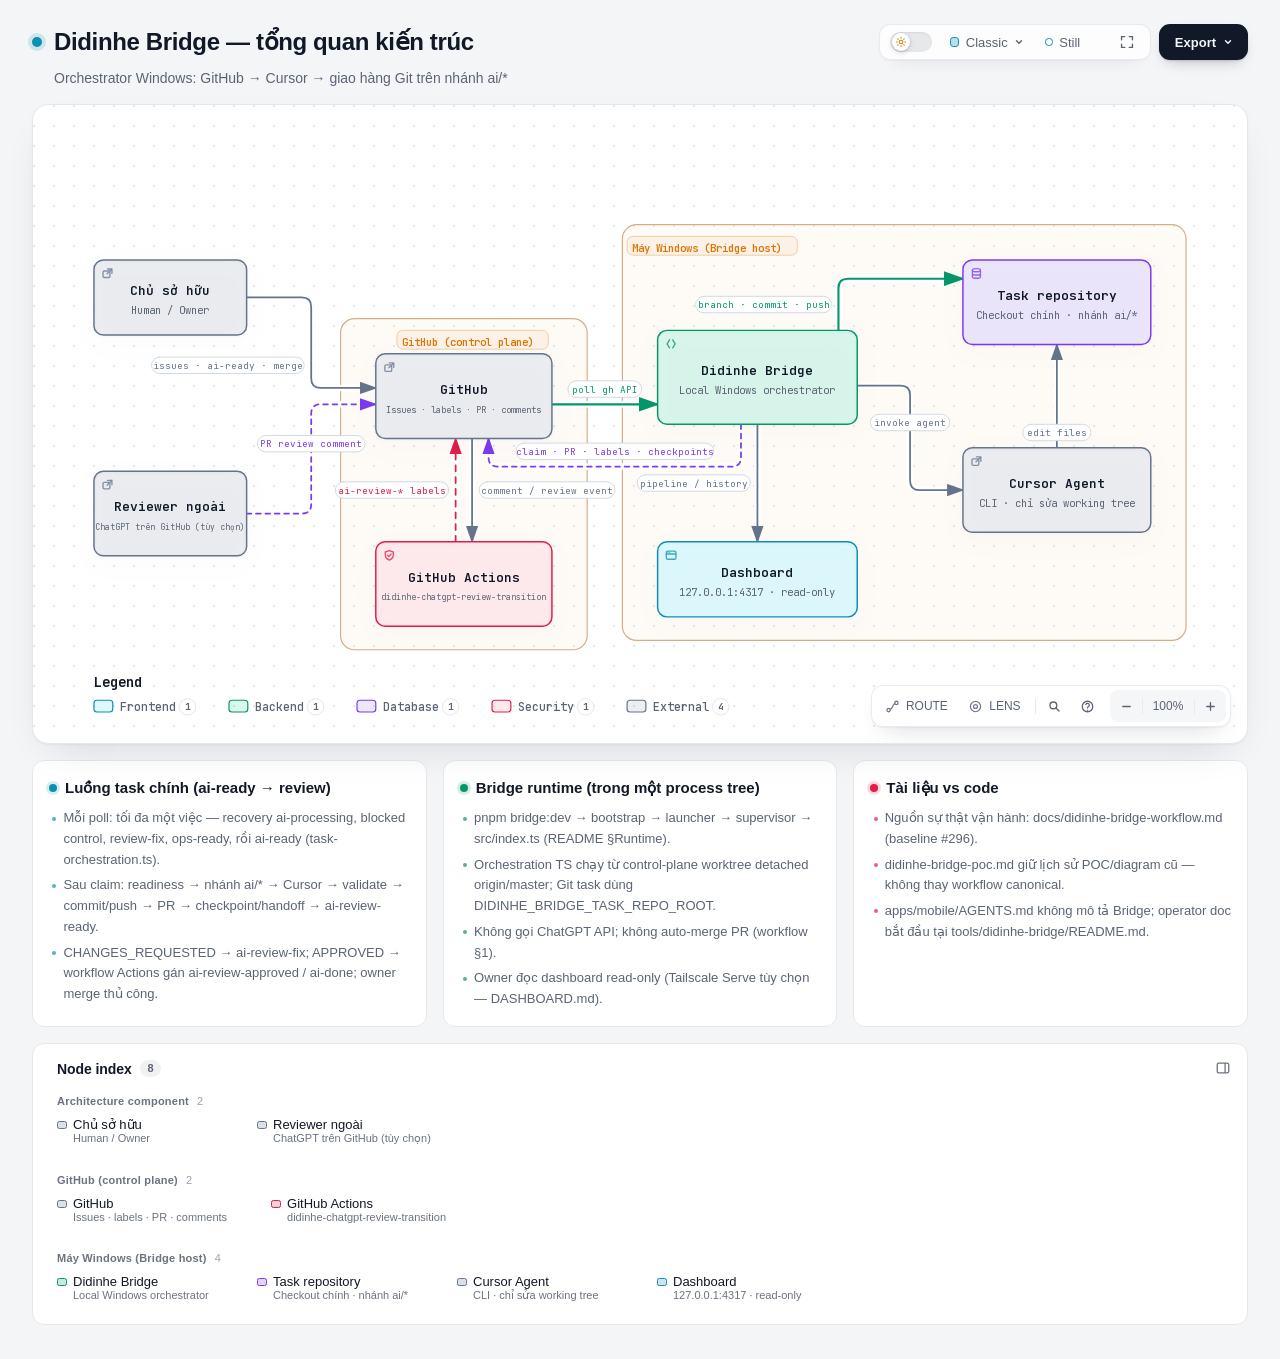
==== diagrams/architecture-overview.html @ 7424b825 "Initial Bridge Atlas static site with four Archify diagrams. Co-authored-by: Cursor <cursoragent@cur" ====
<!DOCTYPE html>
<html lang="en" data-theme="dark" data-preset="classic">
<head>
  <meta charset="UTF-8">
  <meta name="viewport" content="width=device-width, initial-scale=1.0">
  <meta name="generator" content="archify 3.2.0">
  <meta name="archify-reader-contract" content="declared-wide-v1">
  <title>Didinhe Bridge — tổng quan kiến trúc Diagram</title>
  <script>
    // Resolve the theme before first paint so light-preference users don't
    // see a dark flash. The toolbar script below re-applies with UI state.
    (function () {
      try {
        var theme = null;
        try {
          var param = new URLSearchParams(window.location.search).get('theme');
          if (param === 'light' || param === 'dark') theme = param;
          if (new URLSearchParams(window.location.search).get('embed') === '1') {
            document.documentElement.setAttribute('data-embed', 'true');
          }
          if (new URLSearchParams(window.location.search).get('present') === '1') {
            document.documentElement.setAttribute('data-present', 'true');
          }
        } catch (_) {}
        if (!theme) {
          try { theme = localStorage.getItem('archify-theme'); } catch (_) {}
        }
        if (theme !== 'light' && theme !== 'dark') {
          theme = window.matchMedia('(prefers-color-scheme: light)').matches ? 'light' : 'dark';
        }
        document.documentElement.setAttribute('data-theme', theme);
      } catch (_) {}
    })();
  </script>
  <style id="archify-fonts">
/*
JetBrains Mono variable WOFF2 subsets from Google Fonts service revision v24.
These fixed bytes are shared by the viewer and its SVG/raster exports.
No local() source: an installed copy must not override the bundled font.
Uncovered characters (including CJK) still use the system fallback stack.
Upstream: https://github.com/JetBrains/JetBrainsMono

cyrillic-ext    1664 bytes  sha256 9343de2ca5d9549f792e7962375af8efb0f320c7643bfd36c884b5a30e5c396f
cyrillic        8892 bytes  sha256 4995a9a43ac659ec32fcd8b463755cd6a07b31a6e6b3894a6a153b661cf490e2
greek           6800 bytes  sha256 49c3da6c9a2b279b0f1f860f5cfb1f5dc38d88a5c7be9c9b1837bbc4e3db6111
vietnamese      5872 bytes  sha256 d44eb1936043a56038eb02dd70b243f379bef65783f94ec12f277550720411f1
latin-ext      11596 bytes  sha256 9c38cb2d0d2d93c1ee6e21fa78db76f13ea7e15e15cc64214c7ca89b6aaa35c4
latin          31340 bytes  sha256 2c32b9b3ee358c119e210f6f5195f9bd34894d78a785ff2e95d60e718e400af4

Copyright 2020 The JetBrains Mono Project Authors (https://github.com/JetBrains/JetBrainsMono)

This Font Software is licensed under the SIL Open Font License, Version 1.1.
This license is copied below, and is also available with a FAQ at:
https://openfontlicense.org


-----------------------------------------------------------
SIL OPEN FONT LICENSE Version 1.1 - 26 February 2007
-----------------------------------------------------------

PREAMBLE
The goals of the Open Font License (OFL) are to stimulate worldwide
development of collaborative font projects, to support the font creation
efforts of academic and linguistic communities, and to provide a free and
open framework in which fonts may be shared and improved in partnership
with others.

The OFL allows the licensed fonts to be used, studied, modified and
redistributed freely as long as they are not sold by themselves. The
fonts, including any derivative works, can be bundled, embedded,
redistributed and/or sold with any software provided that any reserved
names are not used by derivative works. The fonts and derivatives,
however, cannot be released under any other type of license. The
requirement for fonts to remain under this license does not apply
to any document created using the fonts or their derivatives.

DEFINITIONS
"Font Software" refers to the set of files released by the Copyright
Holder(s) under this license and clearly marked as such. This may
include source files, build scripts and documentation.

"Reserved Font Name" refers to any names specified as such after the
copyright statement(s).

"Original Version" refers to the collection of Font Software components as
distributed by the Copyright Holder(s).

"Modified Version" refers to any derivative made by adding to, deleting,
or substituting -- in part or in whole -- any of the components of the
Original Version, by changing formats or by porting the Font Software to a
new environment.

"Author" refers to any designer, engineer, programmer, technical
writer or other person who contributed to the Font Software.

PERMISSION & CONDITIONS
Permission is hereby granted, free of charge, to any person obtaining
a copy of the Font Software, to use, study, copy, merge, embed, modify,
redistribute, and sell modified and unmodified copies of the Font
Software, subject to the following conditions:

1) Neither the Font Software nor any of its individual components,
in Original or Modified Versions, may be sold by itself.

2) Original or Modified Versions of the Font Software may be bundled,
redistributed and/or sold with any software, provided that each copy
contains the above copyright notice and this license. These can be
included either as stand-alone text files, human-readable headers or
in the appropriate machine-readable metadata fields within text or
binary files as long as those fields can be easily viewed by the user.

3) No Modified Version of the Font Software may use the Reserved Font
Name(s) unless explicit written permission is granted by the corresponding
Copyright Holder. This restriction only applies to the primary font name as
presented to the users.

4) The name(s) of the Copyright Holder(s) or the Author(s) of the Font
Software shall not be used to promote, endorse or advertise any
Modified Version, except to acknowledge the contribution(s) of the
Copyright Holder(s) and the Author(s) or with their explicit written
permission.

5) The Font Software, modified or unmodified, in part or in whole,
must be distributed entirely under this license, and must not be
distributed under any other license. The requirement for fonts to
remain under this license does not apply to any document created
using the Font Software.

TERMINATION
This license becomes null and void if any of the above conditions are
not met.

DISCLAIMER
THE FONT SOFTWARE IS PROVIDED "AS IS", WITHOUT WARRANTY OF ANY KIND,
EXPRESS OR IMPLIED, INCLUDING BUT NOT LIMITED TO ANY WARRANTIES OF
MERCHANTABILITY, FITNESS FOR A PARTICULAR PURPOSE AND NONINFRINGEMENT
OF COPYRIGHT, PATENT, TRADEMARK, OR OTHER RIGHT. IN NO EVENT SHALL THE
COPYRIGHT HOLDER BE LIABLE FOR ANY CLAIM, DAMAGES OR OTHER LIABILITY,
INCLUDING ANY GENERAL, SPECIAL, INDIRECT, INCIDENTAL, OR CONSEQUENTIAL
DAMAGES, WHETHER IN AN ACTION OF CONTRACT, TORT OR OTHERWISE, ARISING
FROM, OUT OF THE USE OR INABILITY TO USE THE FONT SOFTWARE OR FROM
OTHER DEALINGS IN THE FONT SOFTWARE.
*/
    /* cyrillic-ext */
    @font-face { font-family: 'JetBrains Mono'; font-style: normal; font-weight: 400 800; font-display: swap;
      src: url([data-uri]) format('woff2');
      unicode-range: U+0460-052F, U+1C80-1C8A, U+20B4, U+2DE0-2DFF, U+A640-A69F, U+FE2E-FE2F; }
    /* cyrillic */
    @font-face { font-family: 'JetBrains Mono'; font-style: normal; font-weight: 400 800; font-display: swap;
      src: url([data-uri]) format('woff2');
      unicode-range: U+0301, U+0400-045F, U+0490-0491, U+04B0-04B1, U+2116; }
    /* greek */
    @font-face { font-family: 'JetBrains Mono'; font-style: normal; font-weight: 400 800; font-display: swap;
      src: url([data-uri]) format('woff2');
      unicode-range: U+0370-0377, U+037A-037F, U+0384-038A, U+038C, U+038E-03A1, U+03A3-03FF; }
    /* vietnamese */
    @font-face { font-family: 'JetBrains Mono'; font-style: normal; font-weight: 400 800; font-display: swap;
      src: url([data-uri]) format('woff2');
      unicode-range: U+0102-0103, U+0110-0111, U+0128-0129, U+0168-0169, U+01A0-01A1, U+01AF-01B0, U+0300-0301, U+0303-0304, U+0308-0309, U+0323, U+0329, U+1EA0-1EF9, U+20AB; }
    /* latin-ext */
    @font-face { font-family: 'JetBrains Mono'; font-style: normal; font-weight: 400 800; font-display: swap;
      src: url([data-uri]) format('woff2');
      unicode-range: U+0100-02BA, U+02BD-02C5, U+02C7-02CC, U+02CE-02D7, U+02DD-02FF, U+0304, U+0308, U+0329, U+1D00-1DBF, U+1E00-1E9F, U+1EF2-1EFF, U+2020, U+20A0-20AB, U+20AD-20C0, U+2113, U+2C60-2C7F, U+A720-A7FF; }
    /* latin */
    @font-face { font-family: 'JetBrains Mono'; font-style: normal; font-weight: 400 800; font-display: swap;
      src: url([data-uri]) format('woff2');
      unicode-range: U+0000-00FF, U+0131, U+0152-0153, U+02BB-02BC, U+02C6, U+02DA, U+02DC, U+0304, U+0308, U+0329, U+2000-206F, U+20AC, U+2122, U+2191, U+2193, U+2212, U+2215, U+FEFF, U+FFFD; }
  </style>
  <style>
    /* ==========================================================
       THEME VARIABLES — switch by toggling [data-theme] on <html>
       ========================================================== */
    :root,
    [data-theme="dark"] {
      --bg: #020617;
      --grid: #1e293b;
      --canvas-dot: rgba(148, 163, 184, 0.16);
      --text: #ffffff;
      --text-muted: #94a3b8;
      --text-dim: #475569;
      /* UI chrome and menu hints need more contrast than SVG .t-dim accents */
      --text-faint: #7d8da1;

      --panel: rgba(15, 23, 42, 0.5);
      --panel-border: #1e293b;
      --lane-fill: rgba(15, 23, 42, 0.22);
      --lane-stroke: #334155;

      --arrow: #94a3b8;
      --arrow-emphasis: #34d399;

      /* Opaque mask color used behind semi-transparent component fills
         so the arrows drawn underneath are properly hidden. */
      --mask: #0f172a;

      --frontend-fill:    rgba(8, 51, 68, 0.4);
      --frontend-stroke:  #22d3ee;
      --backend-fill:     rgba(6, 78, 59, 0.4);
      --backend-stroke:   #34d399;
      --database-fill:    rgba(76, 29, 149, 0.4);
      --database-stroke:  #a78bfa;
      --cloud-fill:       rgba(120, 53, 15, 0.3);
      --cloud-stroke:     #fbbf24;
      --security-fill:    rgba(136, 19, 55, 0.4);
      --security-stroke:  #fb7185;
      --messagebus-fill:  rgba(251, 146, 60, 0.3);
      --messagebus-stroke:#fb923c;
      --external-fill:    rgba(30, 41, 59, 0.5);
      --external-stroke:  #94a3b8;

      --toolbar-bg:       rgba(15, 23, 42, 0.8);
      --toolbar-border:   #334155;
      --toolbar-text:     #e2e8f0;
      --toolbar-hover:    rgba(15, 23, 42, 0.95);
      --toolbar-menu-bg:  #0f172a;
    }

    [data-theme="light"] {
      --bg: #f4f5f7;
      --grid: #e9edf2;
      --canvas-dot: #e2e7ec;
      --text: #111827;
      --text-muted: #5b6474;
      --text-dim: #9aa3b2;
      --text-faint: #6b7280;

      --panel: #ffffff;
      --panel-border: #e5e7eb;
      --lane-fill: rgba(248, 250, 252, 0.65);
      --lane-stroke: #cbd5e1;

      --arrow: #64748b;
      --arrow-emphasis: #059669;

      --mask: #ffffff;

      --frontend-fill: rgba(34, 211, 238, 0.15);
      --frontend-stroke: #0891b2;
      --backend-fill: rgba(52, 211, 153, 0.18);
      --backend-stroke: #059669;
      --database-fill: rgba(167, 139, 250, 0.2);
      --database-stroke: #7c3aed;
      --cloud-fill: rgba(251, 191, 36, 0.18);
      --cloud-stroke: #d97706;
      --security-fill: rgba(251, 113, 133, 0.15);
      --security-stroke: #e11d48;
      --messagebus-fill: rgba(251, 146, 60, 0.15);
      --messagebus-stroke: #ea580c;
      --external-fill: rgba(148, 163, 184, 0.18);
      --external-stroke: #64748b;

      --toolbar-bg:       rgba(255, 255, 255, 0.92);
      --toolbar-border:   #cbd5e1;
      --toolbar-text:     #334155;
      --toolbar-hover:    #ffffff;
      --toolbar-menu-bg:  #ffffff;
    }

    /* ==========================================================
       SIGNAL FLOW — an opt-in, motion-forward visual preset.
       The variables also target a standalone exported SVG, whose
       root carries data-preset and data-theme directly.
       ========================================================== */
    [data-preset="signal-flow"][data-theme="dark"] {
      --bg: #030711;
      --grid: #15233a;
      --panel: rgba(6, 14, 28, 0.78);
      --panel-border: #1d3350;
      --lane-fill: rgba(9, 22, 40, 0.5);
      --lane-stroke: #2c4564;
      --text: #f5fbff;
      --text-muted: #9eb0c7;
      --text-dim: #52667f;
      --text-faint: #7890ad;
      --mask: #07101e;
      --frontend-fill: rgba(6, 182, 212, 0.14);
      --frontend-stroke: #67e8f9;
      --backend-fill: rgba(16, 185, 129, 0.14);
      --backend-stroke: #5eead4;
      --database-fill: rgba(139, 92, 246, 0.16);
      --database-stroke: #c4b5fd;
      --cloud-fill: rgba(245, 158, 11, 0.13);
      --cloud-stroke: #fcd34d;
      --security-fill: rgba(244, 63, 94, 0.13);
      --security-stroke: #fda4af;
      --messagebus-fill: rgba(249, 115, 22, 0.13);
      --messagebus-stroke: #fdba74;
      --external-fill: rgba(71, 85, 105, 0.24);
      --external-stroke: #a5b4c7;
      --arrow: #7890ad;
      --arrow-emphasis: #2dd4bf;
      --toolbar-bg: rgba(7, 16, 30, 0.86);
      --toolbar-border: #29415f;
      --toolbar-menu-bg: #07101e;
    }

    [data-preset="signal-flow"][data-theme="light"] {
      --bg: #f4f9fc;
      --grid: #d4e5ee;
      --panel: rgba(255, 255, 255, 0.82);
      --panel-border: #bfd5e2;
      --lane-fill: rgba(232, 243, 248, 0.62);
      --lane-stroke: #a9c5d5;
      --text: #102638;
      --text-muted: #587287;
      --text-dim: #8aa2b4;
      --text-faint: #668397;
      --mask: #ffffff;
      --frontend-fill: rgba(6, 182, 212, 0.09);
      --frontend-stroke: #0789a1;
      --backend-fill: rgba(5, 150, 105, 0.09);
      --backend-stroke: #087f69;
      --database-fill: rgba(124, 58, 237, 0.09);
      --database-stroke: #7254c7;
      --cloud-fill: rgba(217, 119, 6, 0.08);
      --cloud-stroke: #b9670b;
      --security-fill: rgba(225, 29, 72, 0.08);
      --security-stroke: #c53a59;
      --messagebus-fill: rgba(234, 88, 12, 0.08);
      --messagebus-stroke: #c65f27;
      --external-fill: rgba(100, 116, 139, 0.1);
      --external-stroke: #607a8c;
      --arrow: #7b97aa;
      --arrow-emphasis: #0d9488;
    }

    /* ==========================================================
       BLUEPRINT — a review-first drafting preset for deployment,
       infrastructure, and technical design documentation. It keeps
       the same semantic palette and geometry while trading glow for
       precise grid contrast, squared materials, and drafting marks.
       ========================================================== */
    [data-preset="blueprint"][data-theme="dark"] {
      --bg: #06131f;
      --grid: #17425a;
      --panel: rgba(7, 27, 43, 0.9);
      --panel-border: #27627f;
      --lane-fill: rgba(10, 43, 66, 0.36);
      --lane-stroke: #34799a;
      --text: #e3f6ff;
      --text-muted: #91b8ca;
      --text-dim: #557e92;
      --text-faint: #739caf;
      --mask: #0a2031;
      --frontend-fill: rgba(26, 157, 193, 0.14);
      --frontend-stroke: #66d9ef;
      --backend-fill: rgba(31, 155, 124, 0.13);
      --backend-stroke: #69dfbd;
      --database-fill: rgba(120, 105, 196, 0.14);
      --database-stroke: #b4a8ff;
      --cloud-fill: rgba(197, 145, 43, 0.13);
      --cloud-stroke: #ffd166;
      --security-fill: rgba(199, 76, 104, 0.13);
      --security-stroke: #ff8da1;
      --messagebus-fill: rgba(207, 112, 49, 0.13);
      --messagebus-stroke: #ffad66;
      --external-fill: rgba(84, 119, 139, 0.18);
      --external-stroke: #a7cad9;
      --arrow: #78a3b7;
      --arrow-emphasis: #64dfc1;
      --toolbar-bg: rgba(7, 28, 45, 0.92);
      --toolbar-border: #34799a;
      --toolbar-text: #d8f3ff;
      --toolbar-hover: rgba(18, 58, 83, 0.95);
      --toolbar-menu-bg: #0a2031;
    }

    [data-preset="blueprint"][data-theme="light"] {
      --bg: #edf7fa;
      --grid: #b5d5e1;
      --panel: rgba(249, 253, 255, 0.94);
      --panel-border: #78aabd;
      --lane-fill: rgba(210, 232, 240, 0.42);
      --lane-stroke: #83b2c4;
      --text: #123344;
      --text-muted: #4e7486;
      --text-dim: #86a6b4;
      --text-faint: #668c9d;
      --mask: #f9fdff;
      --frontend-fill: rgba(8, 145, 178, 0.08);
      --frontend-stroke: #087f9c;
      --backend-fill: rgba(5, 128, 101, 0.08);
      --backend-stroke: #08755f;
      --database-fill: rgba(100, 75, 180, 0.08);
      --database-stroke: #6757a8;
      --cloud-fill: rgba(181, 120, 15, 0.08);
      --cloud-stroke: #a86609;
      --security-fill: rgba(190, 48, 80, 0.07);
      --security-stroke: #b32f50;
      --messagebus-fill: rgba(196, 81, 22, 0.07);
      --messagebus-stroke: #b65120;
      --external-fill: rgba(79, 112, 128, 0.08);
      --external-stroke: #506f7e;
      --arrow: #6d93a5;
      --arrow-emphasis: #087f69;
      --toolbar-bg: rgba(247, 252, 254, 0.94);
      --toolbar-border: #8ab5c5;
      --toolbar-text: #294f61;
      --toolbar-hover: #ffffff;
      --toolbar-menu-bg: #f9fdff;
    }

    /* ==========================================================
       EDITORIAL — a warm, publication-minded preset for design
       reviews, launch notes, and documentation. The diagram keeps
       the same semantic palette and exact geometry, but trades
       software chrome for paper, ink, ruled structure, and one
       restrained vermilion accent.
       ========================================================== */
    [data-preset="editorial"][data-theme="dark"] {
      --bg: #181611;
      --grid: #39342a;
      --panel: rgba(35, 31, 24, 0.96);
      --panel-border: #625a4a;
      --lane-fill: rgba(52, 46, 35, 0.46);
      --lane-stroke: #726957;
      --text: #f4eddf;
      --text-muted: #b9ae9b;
      --text-dim: #776e60;
      --text-faint: #9d917e;
      --mask: #231f18;
      --frontend-fill: rgba(43, 133, 142, 0.16);
      --frontend-stroke: #7fc6c7;
      --backend-fill: rgba(63, 132, 92, 0.16);
      --backend-stroke: #8fc29e;
      --database-fill: rgba(117, 91, 141, 0.17);
      --database-stroke: #c0a4d0;
      --cloud-fill: rgba(170, 119, 49, 0.16);
      --cloud-stroke: #d8ad68;
      --security-fill: rgba(157, 69, 65, 0.17);
      --security-stroke: #df9085;
      --messagebus-fill: rgba(174, 79, 42, 0.16);
      --messagebus-stroke: #df946f;
      --external-fill: rgba(126, 115, 96, 0.18);
      --external-stroke: #b8ad99;
      --arrow: #948978;
      --arrow-emphasis: #dd6b3d;
      --toolbar-bg: rgba(35, 31, 24, 0.92);
      --toolbar-border: #625a4a;
      --toolbar-text: #eee5d5;
      --toolbar-hover: #302a20;
      --toolbar-menu-bg: #231f18;
    }

    [data-preset="editorial"][data-theme="light"] {
      --bg: #f2eee5;
      --grid: #d8d0c2;
      --panel: rgba(251, 248, 241, 0.97);
      --panel-border: #c4b9a6;
      --lane-fill: rgba(229, 221, 207, 0.42);
      --lane-stroke: #b8aa94;
      --text: #242018;
      --text-muted: #6f6658;
      --text-dim: #a09788;
      --text-faint: #817767;
      --mask: #fbf8f1;
      --frontend-fill: rgba(31, 117, 126, 0.09);
      --frontend-stroke: #287e84;
      --backend-fill: rgba(42, 119, 75, 0.09);
      --backend-stroke: #397b53;
      --database-fill: rgba(105, 75, 130, 0.09);
      --database-stroke: #765d86;
      --cloud-fill: rgba(157, 103, 31, 0.1);
      --cloud-stroke: #9a671f;
      --security-fill: rgba(153, 58, 52, 0.09);
      --security-stroke: #9e463f;
      --messagebus-fill: rgba(182, 70, 27, 0.09);
      --messagebus-stroke: #ad4b25;
      --external-fill: rgba(101, 91, 75, 0.09);
      --external-stroke: #746b5e;
      --arrow: #8a806f;
      --arrow-emphasis: #bb4c23;
      --toolbar-bg: rgba(251, 248, 241, 0.94);
      --toolbar-border: #c4b9a6;
      --toolbar-text: #40392f;
      --toolbar-hover: #fffdf8;
      --toolbar-menu-bg: #fbf8f1;
    }

    * { margin: 0; padding: 0; box-sizing: border-box; }

    body {
      --archify-page-top: 2rem;
      font-family: -apple-system, BlinkMacSystemFont, 'Segoe UI', 'PingFang SC', 'Hiragino Sans GB', 'Microsoft YaHei', 'Noto Sans CJK SC', 'Noto Sans', Roboto, 'Helvetica Neue', Arial, sans-serif;
      -webkit-font-smoothing: antialiased;
      background: var(--bg);
      min-height: 100vh;
      padding: var(--archify-page-top) 2rem 2rem;
      color: var(--text);
      /* Theme surfaces change together; animating the page background leaves it
         visibly out of sync with the SVG and panel for the first 200ms. */
    }

    html[data-preset="signal-flow"] body {
      background-image:
        radial-gradient(circle at 18% -8%, rgba(34, 211, 238, 0.14), transparent 34rem),
        radial-gradient(circle at 92% 18%, rgba(139, 92, 246, 0.12), transparent 30rem);
      background-attachment: fixed;
    }
    html[data-preset="signal-flow"][data-theme="light"] body {
      background-image:
        radial-gradient(circle at 18% -8%, rgba(6, 182, 212, 0.12), transparent 34rem),
        radial-gradient(circle at 92% 18%, rgba(139, 92, 246, 0.08), transparent 30rem);
    }
    html[data-preset="blueprint"] body {
      background-image:
        linear-gradient(var(--grid) 1px, transparent 1px),
        linear-gradient(90deg, var(--grid) 1px, transparent 1px);
      background-size: 32px 32px;
      background-position: -1px -1px;
      background-attachment: fixed;
    }
    html[data-preset="editorial"] body {
      background-image:
        linear-gradient(90deg, transparent 0, transparent 5.4rem, color-mix(in srgb, var(--security-stroke) 18%, transparent) 5.4rem, color-mix(in srgb, var(--security-stroke) 18%, transparent) calc(5.4rem + 1px), transparent calc(5.4rem + 1px)),
        repeating-linear-gradient(0deg, transparent 0, transparent 31px, color-mix(in srgb, var(--grid) 36%, transparent) 31px, color-mix(in srgb, var(--grid) 36%, transparent) 32px);
      background-attachment: fixed;
    }

    /* Gallery/embed mode keeps the generated artifact as the source of truth
       while presenting only its diagram surface inside a proof card. */
    html[data-embed="true"] body {
      min-height: 0;
      padding: 0;
      overflow: hidden;
      background: var(--bg);
      background-image: none;
    }
    html[data-embed="true"] .toolbar,
    html[data-embed="true"] .header,
    html[data-embed="true"] .cards,
    html[data-embed="true"] .diagram-nav,
    html[data-embed="true"] .overview-map,
    html[data-embed="true"] .focus-chip,
    html[data-embed="true"] .route-probe,
    html[data-embed="true"] .semantic-lens,
    html[data-embed="true"] .diagram-guide,
    html[data-embed="true"] .node-finder,
    html[data-embed="true"] .node-outline { display: none !important; }
    html[data-embed="true"] .container { max-width: none; }
    html[data-embed="true"] .diagram-container {
      padding: 0.5rem;
      border: 0;
      border-radius: 0;
      box-shadow: none;
    }
    html[data-embed="true"] .diagram-container svg { min-width: 0; }

    /* Presentation Stage is a viewer-only layer: it gives the live diagram
       the viewport while keeping guided views, theme, focus, and exports real.
       Embed mode wins when both query parameters are present. */
    html[data-present="true"]:not([data-embed="true"]) body {
      --archify-page-top: 1rem;
      height: 100dvh;
      min-height: 0;
      padding: 1rem;
      overflow: hidden;
    }
    html[data-present="true"]:not([data-embed="true"]) .container {
      display: flex;
      flex-direction: column;
      gap: 0.75rem;
      width: 100%;
      max-width: none;
      height: calc(100dvh - 2rem);
    }
    html[data-present="true"]:not([data-embed="true"]) .header {
      flex: none;
      min-width: 0;
      margin: 0;
      padding-right: 23rem;
    }
    html[data-present="true"]:not([data-embed="true"]) .header-row { margin-bottom: 0.25rem; }
    html[data-present="true"]:not([data-embed="true"]) .subtitle {
      overflow: hidden;
      text-overflow: ellipsis;
      white-space: nowrap;
    }

    html[data-present="true"]:not([data-embed="true"]) .diagram-container {
      display: flex;
      flex: 1 1 auto;
      align-items: center;
      justify-content: center;
      min-height: 0;
      padding: 0.75rem;
      padding-bottom: calc(0.75rem + var(--archify-nav-reserve));
    }
    html[data-present="true"]:not([data-embed="true"]) .diagram-container > svg {
      flex: 1 1 auto;
      height: 100%;
      min-height: 0;
      width: 100%;
      min-width: 0;
    }
    html[data-present="true"]:not([data-embed="true"]) .cards { display: none; }
    html[data-present="true"]:not([data-embed="true"]) #btn-present {
      border-color: var(--frontend-stroke);
      color: var(--frontend-stroke);
    }

    /* The reader owns only the outer scale. Compact automatic sequences fit at
       their authored text size or larger. Long sequences and waterfall rows
       favor reading width and page scroll; other diagrams keep height fitting.
       Small automatic canvases retain a modest scale inside a usable shell.
       Every strategy preserves the authored SVG/viewBox and semantic geometry. */
    .container {
      width: 100%;
      max-width: var(--archify-reader-width, 1440px);
      margin: 0 auto;
    }
    html[data-reader-area="true"] .diagram-container {
      min-height: var(--archify-diagram-min-height);
      display: flex;
      align-items: center;
    }
    html[data-reader-area="true"] .diagram-container > svg { flex-shrink: 0; }
    /* The original SVG legend can use the outer corner while the capped or fitted
       diagram stays centered. The container still clips all outer paint. */
    .diagram-container:has([data-reader-legend-corner]) > svg { overflow: visible; }
    .diagram-container [data-reader-legend-corner] {
      transform-origin: 0 0;
      transform-box: view-box;
      transform: var(--archify-reader-legend-transform);
    }
    html[data-reader-narrow="true"]:not([data-present="true"]) .diagram-container > svg {
      min-width: 0;
      max-width: var(--archify-diagram-max-width);
      margin-inline: auto;
    }
    @media (min-width: 768px) and (max-height: 920px) {
      .header { margin-bottom: 1rem; }
      .diagram-container { padding: 1rem; }
      .cards { margin-top: 1rem; }
      .card { padding: 1rem; }
    }

    .header { margin-bottom: 1.5rem; padding-right: 29.5rem; }

    html[data-preset="signal-flow"] .header,
    html[data-preset="blueprint"] .header,
    html[data-preset="editorial"] .header { padding-right: 29.5rem; }

    .header-row {
      display: flex;
      align-items: center;
      gap: 0.75rem;
      min-height: 2.75rem;
      margin-bottom: 0.25rem;
    }

    .pulse-dot {
      flex: none;
      width: 10px;
      height: 10px;
      background: var(--frontend-stroke);
      border-radius: 50%;
      box-shadow: 0 0 0 4px color-mix(in srgb, var(--frontend-stroke) 16%, transparent);
      animation: none;
    }

    html[data-motion-capable="true"] .pulse-dot { animation: pulse 2s infinite; }

    @keyframes pulse {
      0%, 100% { opacity: 1; }
      50% { opacity: 0.5; }
    }

    h1 {
      font-size: 1.5rem;
      font-weight: 650;
      line-height: 1.25;
      letter-spacing: -0.015em;
    }

    .subtitle {
      color: var(--text-muted);
      font-size: 0.875rem;
      line-height: 1.55;
      margin-left: 1.375rem;
    }

    html[data-preset="signal-flow"] .header-row::after {
      content: attr(data-preset-badge-signal-flow);
      flex: none;
      margin-left: 0.25rem;
      color: var(--frontend-stroke);
      border: 1px solid var(--frontend-stroke);
      border-radius: 999px;
      padding: 0.28rem 0.6rem;
      font-size: 0.625rem;
      letter-spacing: 0.12em;
      opacity: 0.82;
      box-shadow: 0 0 20px rgba(34, 211, 238, 0.12);
      white-space: nowrap;
    }

    html[data-preset="blueprint"] .pulse-dot {
      width: 10px;
      height: 10px;
      border: 1px solid var(--frontend-stroke);
      border-radius: 1px;
      background: transparent;
      box-shadow: inset 0 0 0 2px var(--bg);
      transform: rotate(45deg);
      animation: none;
    }
    html[data-preset="blueprint"] .header-row::after {
      content: attr(data-preset-badge-blueprint);
      flex: none;
      margin-left: 0.25rem;
      padding: 0.28rem 0.55rem;
      border-top: 1px solid var(--frontend-stroke);
      border-bottom: 1px solid var(--frontend-stroke);
      color: var(--frontend-stroke);
      font-size: 0.5625rem;
      font-weight: 700;
      letter-spacing: 0.14em;
      white-space: nowrap;
    }

    html[data-preset="editorial"] h1,
    html[data-preset="editorial"] .card h3 {
      font-family: Georgia, 'Times New Roman', 'Songti SC', STSong, serif;
      letter-spacing: -0.02em;
    }
    html[data-preset="editorial"] h1 { font-size: 1.72rem; font-weight: 600; }
    html[data-preset="editorial"] .pulse-dot {
      width: 9px;
      height: 9px;
      border: 1px solid var(--arrow-emphasis);
      border-radius: 0;
      background: var(--arrow-emphasis);
      box-shadow: 0 0 0 3px color-mix(in srgb, var(--arrow-emphasis) 14%, transparent);
      transform: rotate(45deg);
      animation: none;
    }
    html[data-preset="editorial"] .header-row::after {
      content: attr(data-preset-badge-editorial);
      flex: none;
      margin-left: 0.25rem;
      padding: 0.32rem 0 0.24rem;
      border-bottom: 2px solid var(--arrow-emphasis);
      color: var(--arrow-emphasis);
      font-family: Georgia, 'Times New Roman', serif;
      font-size: 0.625rem;
      font-style: italic;
      font-weight: 600;
      letter-spacing: 0.08em;
      white-space: nowrap;
    }

    .diagram-container {
      --archify-nav-reserve: 0px;
      background: var(--panel);
      border-radius: 1rem;
      border: 1px solid var(--panel-border);
      box-shadow: 0 1px 2px rgba(15, 23, 42, 0.04), 0 16px 40px -20px rgba(15, 23, 42, 0.18);
      padding: 1.5rem;
      padding-bottom: calc(1.5rem + var(--archify-nav-reserve));
      overflow: hidden;
      position: relative;
    }

    html[data-preset="signal-flow"] .diagram-container {
      position: relative;
      overflow: hidden;
      background: linear-gradient(180deg, rgba(8, 20, 38, 0.82), rgba(3, 8, 18, 0.94));
      box-shadow: inset 0 1px 0 rgba(255, 255, 255, 0.04), 0 28px 80px rgba(0, 0, 0, 0.34);
    }
    html[data-preset="signal-flow"][data-theme="light"] .diagram-container {
      background: linear-gradient(180deg, rgba(255, 255, 255, 0.9), rgba(237, 246, 250, 0.94));
      box-shadow: inset 0 1px 0 rgba(255, 255, 255, 0.72), 0 24px 60px rgba(45, 78, 99, 0.12);
    }
    html[data-preset="blueprint"] .diagram-container {
      border-color: var(--panel-border);
      border-radius: 0.35rem;
      background: var(--panel);
      box-shadow:
        inset 0 0 0 1px color-mix(in srgb, var(--panel-border) 34%, transparent),
        0 18px 48px rgba(0, 0, 0, 0.16);
    }
    html[data-preset="blueprint"] .diagram-container::after {
      content: "";
      position: absolute;
      z-index: 10;
      inset: 0.7rem;
      pointer-events: none;
      background:
        linear-gradient(var(--frontend-stroke), var(--frontend-stroke)) left top / 1.35rem 1px no-repeat,
        linear-gradient(var(--frontend-stroke), var(--frontend-stroke)) left top / 1px 1.35rem no-repeat,
        linear-gradient(var(--frontend-stroke), var(--frontend-stroke)) right top / 1.35rem 1px no-repeat,
        linear-gradient(var(--frontend-stroke), var(--frontend-stroke)) right top / 1px 1.35rem no-repeat,
        linear-gradient(var(--frontend-stroke), var(--frontend-stroke)) left bottom / 1.35rem 1px no-repeat,
        linear-gradient(var(--frontend-stroke), var(--frontend-stroke)) left bottom / 1px 1.35rem no-repeat,
        linear-gradient(var(--frontend-stroke), var(--frontend-stroke)) right bottom / 1.35rem 1px no-repeat,
        linear-gradient(var(--frontend-stroke), var(--frontend-stroke)) right bottom / 1px 1.35rem no-repeat;
      opacity: 0.58;
    }
    html[data-preset="editorial"] .diagram-container {
      overflow: hidden;
      border-color: var(--panel-border);
      border-radius: 0.38rem;
      background:
        linear-gradient(90deg, color-mix(in srgb, var(--security-fill) 58%, transparent), transparent 12%),
        var(--panel);
      box-shadow:
        0 1px 0 color-mix(in srgb, var(--text) 6%, transparent),
        0 18px 48px color-mix(in srgb, #000 19%, transparent);
    }
    html[data-preset="editorial"] .diagram-container::after {
      position: absolute;
      z-index: 10;
      top: 0.72rem;
      right: 1.25rem;
      padding: 0.2rem 0.52rem;
      border: 1px solid var(--panel-border);
      background: var(--panel);
      color: var(--arrow-emphasis);
      content: attr(data-preset-badge-editorial-plate);
      font-family: Georgia, 'Times New Roman', serif;
      font-size: 0.52rem;
      font-style: italic;
      font-weight: 600;
      letter-spacing: 0.09em;
      pointer-events: none;
    }
    html[data-embed="true"][data-preset="editorial"] .diagram-container::after { display: none; }
    html[data-motion-capable="true"][data-preset="signal-flow"][data-ambient-entry="running"] .diagram-container::before {
      content: "";
      position: absolute;
      inset: 0;
      pointer-events: none;
      background: linear-gradient(115deg, transparent 28%, rgba(103, 232, 249, 0.035) 48%, transparent 68%);
      transform: translateX(-70%);
      animation: archify-signal-scan 4.8s ease-in-out 1 both;
    }

    /* Motion Governor gives the reader a real static state and gives the
       strongest semantic action the only motion budget. Atmosphere resets to
       its authored base instead of freezing mid-cycle. Static artifacts never
       start a decorative pulse or scan. */
    html:not([data-motion-capable="true"]) svg[data-animation="trace"] [data-animate] {
      animation: none !important;
    }
    html:not([data-motion-capable="true"]) svg[data-animation="trace"] [data-graph-role="automatic-crossover"]:has(> [data-animate="edge"]) > [data-graph-role="automatic-crossover-underlay"] {
      animation: none !important;
    }
    html[data-motion="still"] .pulse-dot,
    html[data-motion="still"] .diagram-container::before,
    html[data-motion="still"] svg[data-animation="trace"] [data-animate],
    html[data-motion-owner] .pulse-dot,
    html[data-motion-owner] .diagram-container::before,
    html[data-motion-owner] svg[data-animation="trace"] [data-animate],
    html[data-embed="true"] .pulse-dot,
    html[data-embed="true"] .diagram-container::before,
    html[data-share-playback="true"] .pulse-dot,
    html[data-share-playback="true"] .diagram-container::before,
    html[data-document-hidden="true"] .pulse-dot,
    html[data-document-hidden="true"] .diagram-container::before,
    html[data-document-hidden="true"] svg[data-animation="trace"] [data-animate],
    html[data-motion="still"] svg[data-animation="trace"] [data-graph-role="automatic-crossover"]:has(> [data-animate="edge"]) > [data-graph-role="automatic-crossover-underlay"],
    html[data-motion-owner] svg[data-animation="trace"] [data-graph-role="automatic-crossover"]:has(> [data-animate="edge"]) > [data-graph-role="automatic-crossover-underlay"],
    html[data-embed="true"] svg[data-animation="trace"] [data-graph-role="automatic-crossover"]:has(> [data-animate="edge"]) > [data-graph-role="automatic-crossover-underlay"],
    html[data-share-playback="true"] svg[data-animation="trace"] [data-graph-role="automatic-crossover"]:has(> [data-animate="edge"]) > [data-graph-role="automatic-crossover-underlay"],
    html[data-document-hidden="true"] svg[data-animation="trace"] [data-graph-role="automatic-crossover"]:has(> [data-animate="edge"]) > [data-graph-role="automatic-crossover-underlay"] {
      animation: none !important;
    }
    html[data-motion="still"] .diagram-container::before,
    html[data-motion-owner] .diagram-container::before,
    html[data-embed="true"] .diagram-container::before,
    html[data-share-playback="true"] .diagram-container::before {
      opacity: 0;
    }
    html[data-motion="still"] .intent-trace-flow,
    html[data-motion="still"] .route-probe-flow,
    html[data-motion="still"] .route-journey-flow,
    html[data-motion="still"] .semantic-lens-flow,
    html[data-motion="still"] .diagram-guide,
    html[data-motion="still"] .overview-map-live,
    html[data-document-hidden="true"] .intent-trace-flow,
    html[data-document-hidden="true"] .route-probe-flow,
    html[data-document-hidden="true"] .route-journey-flow,
    html[data-document-hidden="true"] .semantic-lens-flow,
    html[data-document-hidden="true"] .diagram-guide,
    html[data-document-hidden="true"] .overview-map-live {
      animation: none !important;
    }

    html[data-motion="still"] .intent-trace-flow,
    html[data-motion="still"] .route-probe-flow {
      stroke-dasharray: none;
      stroke-dashoffset: 0;
      opacity: 0.72;
    }
    html[data-motion="still"] .route-journey-overlay,
    html[data-document-hidden="true"] .route-journey-overlay { display: none !important; }
    html[data-motion="still"] .relationship-pulse-overlay { display: none !important; }

    html[data-motion="still"] svg [data-node-id],
    html[data-motion="still"] svg [data-edge-from],
    html[data-motion="still"] svg [data-detail],
    html[data-motion="still"] svg [data-detail-anchor],
    html[data-motion="still"] svg [data-legend-hit],
    html[data-motion="still"] svg {
      transition: none !important;
    }

    svg {
      font-family: 'JetBrains Mono', ui-monospace, SFMono-Regular, Menlo, Consolas, 'DejaVu Sans Mono', 'Liberation Mono', 'Noto Sans Mono CJK SC', 'PingFang SC', 'Hiragino Sans GB', 'Microsoft YaHei', monospace;
      width: 100%;
      min-width: min(900px, 100%);
      display: block;
      transform-origin: 0 0;
      transition: transform 0.18s ease;
    }

    .diagram-container.is-camera-moving svg {
      transition: transform 0.42s cubic-bezier(0.22, 1, 0.36, 1);
    }
    .diagram-container.is-camera-transaction svg { transition: none; }
    .diagram-container.is-pannable { cursor: grab; }
    .diagram-container.is-panning { cursor: grabbing; user-select: none; }
    .diagram-container.is-panning svg { transition: none; }

    .diagram-nav {
      position: absolute;
      right: 1rem;
      bottom: 1rem;
      z-index: 12;
      translate: 0 calc(-1 * var(--archify-dock-lift, 0px));
      display: inline-flex;
      align-items: center;
      max-width: calc(100% - 2rem);
      padding: 0.25rem;
      gap: 0.0625rem;
      overflow-x: auto;
      border: 1px solid color-mix(in srgb, var(--panel-border) 80%, transparent);
      border-radius: 0.75rem;
      background: color-mix(in srgb, var(--panel) 84%, transparent);
      box-shadow: 0 1px 2px rgba(15, 23, 42, 0.05), 0 10px 28px -14px rgba(15, 23, 42, 0.28);
      backdrop-filter: blur(14px) saturate(1.2);
      scrollbar-width: none;
    }
    .diagram-nav::-webkit-scrollbar { display: none; }
    .diagram-nav button,
    .focus-chip button {
      border: 0;
      background: transparent;
      color: var(--toolbar-text);
      font: inherit;
      cursor: pointer;
    }
    .diagram-nav button {
      min-width: 2rem;
      height: 2rem;
      padding: 0 0.4rem;
      border-radius: 0.5rem;
      color: var(--text-muted);
      font-size: 0.75rem;
      font-weight: 500;
      letter-spacing: 0;
      transition: background 0.15s, color 0.15s;
    }
    .diagram-nav button:hover,
    .diagram-nav button:focus-visible {
      color: var(--text);
      background: color-mix(in srgb, var(--text) 6%, transparent);
    }
    .diagram-nav button:hover,
    .diagram-nav button:focus-visible,
    .focus-chip button:hover,
    .focus-chip button:focus-visible { background: var(--toolbar-hover); }
    .diagram-nav button:focus-visible,
    .focus-chip button:focus-visible {
      outline: 2px solid var(--frontend-stroke);
      outline-offset: 1px;
    }
    .diagram-nav button:disabled { opacity: 0.38; cursor: default; }
    /* The Guide stays on the ? shortcut; Map only earns dock space once the
       reader has zoomed past the full diagram (or opened it from the keyboard). */
    .diagram-nav button[hidden] { display: none; }
    .diagram-container:not(.is-pannable) #btn-overview-map:not([data-radar-requested]):not(:focus) { display: none; }
    .diagram-nav button:disabled:hover { background: transparent; }
    .diagram-nav #btn-route-probe,
    .diagram-nav #btn-overview-map,
    .diagram-nav #btn-semantic-lens {
      min-width: auto;
      padding-inline: 0.6rem;
      color: var(--text-muted);
      font-weight: 500;
    }
    .diagram-nav #btn-node-finder,
    .diagram-nav [data-view="out"] {
      position: relative;
      margin-left: 0.375rem;
    }
    .diagram-nav #btn-node-finder::before,
    .diagram-nav [data-view="out"]::before {
      position: absolute;
      top: 0.55rem;
      bottom: 0.55rem;
      left: -0.19rem;
      width: 1px;
      background: color-mix(in srgb, var(--panel-border) 90%, transparent);
      content: "";
      pointer-events: none;
    }
    .diagram-nav-icon {
      display: block;
      width: 0.95rem;
      height: 0.95rem;
      margin: auto;
      background: currentColor;
      -webkit-mask-position: center;
      -webkit-mask-repeat: no-repeat;
      -webkit-mask-size: contain;
      mask-position: center;
      mask-repeat: no-repeat;
      mask-size: contain;
    }
    .diagram-nav-icon.find {
      -webkit-mask-image: url("data:image/svg+xml,%3Csvg xmlns='http://www.w3.org/2000/svg' viewBox='0 0 20 20'%3E%3Ccircle cx='8.5' cy='8.5' r='4.5' fill='none' stroke='black' stroke-width='1.8'/%3E%3Cpath d='m12 12 4 4' fill='none' stroke='black' stroke-width='1.8' stroke-linecap='round'/%3E%3C/svg%3E");
      mask-image: url("data:image/svg+xml,%3Csvg xmlns='http://www.w3.org/2000/svg' viewBox='0 0 20 20'%3E%3Ccircle cx='8.5' cy='8.5' r='4.5' fill='none' stroke='black' stroke-width='1.8'/%3E%3Cpath d='m12 12 4 4' fill='none' stroke='black' stroke-width='1.8' stroke-linecap='round'/%3E%3C/svg%3E");
    }
    .diagram-nav-icon.guide {
      -webkit-mask-image: url("data:image/svg+xml,%3Csvg xmlns='http://www.w3.org/2000/svg' viewBox='0 0 20 20'%3E%3Ccircle cx='10' cy='10' r='7' fill='none' stroke='black' stroke-width='1.7'/%3E%3Cpath d='M7.8 7.3a2.4 2.4 0 014.6.9c0 1.8-2.4 2-2.4 3.7M10 14.9h.01' fill='none' stroke='black' stroke-width='1.7' stroke-linecap='round'/%3E%3C/svg%3E");
      mask-image: url("data:image/svg+xml,%3Csvg xmlns='http://www.w3.org/2000/svg' viewBox='0 0 20 20'%3E%3Ccircle cx='10' cy='10' r='7' fill='none' stroke='black' stroke-width='1.7'/%3E%3Cpath d='M7.8 7.3a2.4 2.4 0 014.6.9c0 1.8-2.4 2-2.4 3.7M10 14.9h.01' fill='none' stroke='black' stroke-width='1.7' stroke-linecap='round'/%3E%3C/svg%3E");
    }
    .diagram-nav-icon.minus {
      -webkit-mask-image: url("data:image/svg+xml,%3Csvg xmlns='http://www.w3.org/2000/svg' viewBox='0 0 20 20'%3E%3Cpath d='M5 10h10' fill='none' stroke='black' stroke-width='1.8' stroke-linecap='round'/%3E%3C/svg%3E");
      mask-image: url("data:image/svg+xml,%3Csvg xmlns='http://www.w3.org/2000/svg' viewBox='0 0 20 20'%3E%3Cpath d='M5 10h10' fill='none' stroke='black' stroke-width='1.8' stroke-linecap='round'/%3E%3C/svg%3E");
    }
    .diagram-nav-icon.plus {
      -webkit-mask-image: url("data:image/svg+xml,%3Csvg xmlns='http://www.w3.org/2000/svg' viewBox='0 0 20 20'%3E%3Cpath d='M10 5v10M5 10h10' fill='none' stroke='black' stroke-width='1.8' stroke-linecap='round'/%3E%3C/svg%3E");
      mask-image: url("data:image/svg+xml,%3Csvg xmlns='http://www.w3.org/2000/svg' viewBox='0 0 20 20'%3E%3Cpath d='M10 5v10M5 10h10' fill='none' stroke='black' stroke-width='1.8' stroke-linecap='round'/%3E%3C/svg%3E");
    }
    .diagram-nav [data-view="reset"] {
      display: inline-flex;
      align-items: center;
      justify-content: center;
      gap: 0.2rem;
      min-width: 3.1rem;
      padding-inline: 0.35rem;
    }
    .diagram-nav [data-view="reset"][data-detail-visible] {
      min-width: 3.8rem;
    }
    .diagram-nav-detail {
      color: color-mix(in srgb, var(--toolbar-text) 52%, transparent);
      font-size: 0.44rem;
      font-weight: 700;
      line-height: 1;
      letter-spacing: 0.07em;
    }
    .diagram-nav-percent {
      color: var(--text-muted);
      font-size: 0.75rem;
      font-weight: 500;
      font-variant-numeric: tabular-nums;
      line-height: 1;
    }
    /* Mode buttons carry a small glyph so the dock reads as one icon language. */
    .diagram-nav #btn-route-probe,
    .diagram-nav #btn-overview-map,
    .diagram-nav #btn-semantic-lens {
      display: inline-flex;
      align-items: center;
      gap: 0.375rem;
      padding-inline: 0.55rem 0.65rem;
    }
    .diagram-nav #btn-route-probe::before,
    .diagram-nav #btn-overview-map::before,
    .diagram-nav #btn-semantic-lens::before {
      flex: none;
      width: 0.95rem;
      height: 0.95rem;
      background: currentColor;
      content: "";
      opacity: 0.85;
      -webkit-mask: var(--nav-glyph) center / contain no-repeat;
      mask: var(--nav-glyph) center / contain no-repeat;
    }
    .diagram-nav #btn-route-probe { --nav-glyph: url("data:image/svg+xml,%3Csvg xmlns='http://www.w3.org/2000/svg' viewBox='0 0 20 20'%3E%3Cg fill='none' stroke='black' stroke-width='1.7' stroke-linecap='round'%3E%3Ccircle cx='4.8' cy='14.8' r='2.2'/%3E%3Ccircle cx='15.2' cy='5.2' r='2.2'/%3E%3Cpath d='M6.9 13.9c3.8-1.4 2.6-6.3 6.2-7.8'/%3E%3C/g%3E%3C/svg%3E"); }
    .diagram-nav #btn-overview-map { --nav-glyph: url("data:image/svg+xml,%3Csvg xmlns='http://www.w3.org/2000/svg' viewBox='0 0 20 20'%3E%3Cg fill='none' stroke='black' stroke-width='1.7' stroke-linejoin='round'%3E%3Cpath d='M2.8 5.4 7.4 3.5l5.2 2 4.6-1.9v11l-4.6 1.9-5.2-2-4.6 1.9z'/%3E%3Cpath d='M7.4 3.5v11M12.6 5.5v11'/%3E%3C/g%3E%3C/svg%3E"); }
    .diagram-nav #btn-semantic-lens { --nav-glyph: url("data:image/svg+xml,%3Csvg xmlns='http://www.w3.org/2000/svg' viewBox='0 0 20 20'%3E%3Cg fill='none' stroke='black' stroke-width='1.7'%3E%3Ccircle cx='10' cy='10' r='6.8'/%3E%3Ccircle cx='10' cy='10' r='2.6'/%3E%3C/g%3E%3C/svg%3E"); }
    /* Zoom out / level / zoom in join into one stepper well. */
    .diagram-nav [data-view="out"],
    .diagram-nav [data-view="reset"],
    .diagram-nav [data-view="in"] {
      position: relative;
      border-radius: 0;
      background: color-mix(in srgb, var(--panel-border) 38%, transparent);
    }
    .diagram-nav [data-view="out"] { margin-left: 0.375rem; border-radius: 0.5rem 0 0 0.5rem; }
    .diagram-nav [data-view="out"]::before { display: none; }
    .diagram-nav [data-view="reset"],
    .diagram-nav [data-view="in"] { margin-left: -0.0625rem; }
    .diagram-nav [data-view="in"] { border-radius: 0 0.5rem 0.5rem 0; }
    .diagram-nav [data-view="reset"]::after,
    .diagram-nav [data-view="in"]::after {
      position: absolute;
      top: 0.55rem;
      bottom: 0.55rem;
      left: 0;
      width: 1px;
      background: color-mix(in srgb, var(--panel-border) 75%, transparent);
      content: "";
      pointer-events: none;
    }
    .diagram-nav [data-view="out"]:hover,
    .diagram-nav [data-view="reset"]:hover,
    .diagram-nav [data-view="in"]:hover { background: color-mix(in srgb, var(--panel-border) 60%, transparent); }
    .diagram-nav [data-view="out"]:disabled,
    .diagram-nav [data-view="in"]:disabled { opacity: 1; color: color-mix(in srgb, var(--text-muted) 40%, transparent); }
    .diagram-nav [data-view="out"]:disabled:hover,
    .diagram-nav [data-view="in"]:disabled:hover { background: color-mix(in srgb, var(--panel-border) 38%, transparent); }
    .diagram-nav [data-view="reset"] { min-width: 3.25rem; }
    .diagram-container[data-camera-indicator="true"] .diagram-nav-detail,
    .diagram-container[data-camera-indicator="true"] .diagram-nav-percent { color: var(--frontend-stroke); }
    .diagram-nav #btn-diagram-guide[aria-expanded="true"] {
      color: var(--cloud-stroke);
      background: var(--toolbar-hover);
    }

    /* Semantic Radar is a deliberately simplified, viewer-only overview. It
       uses authored node bounds and the live camera viewport rather than
       cloning the canonical SVG, so IDs, filters, animation, and export state
       stay singular and deterministic. */
    .overview-map {
      position: absolute;
      right: 1rem;
      bottom: calc(4.15rem + var(--archify-nav-reserve));
      z-index: 12;
      width: 11.25rem;
      overflow: hidden;
      border: 1px solid color-mix(in srgb, var(--frontend-stroke) 52%, var(--toolbar-border));
      border-radius: 0.78rem;
      background: var(--toolbar-menu-bg);
      color: var(--toolbar-text);
      box-shadow: 0 16px 42px rgba(0, 0, 0, 0.3);
      backdrop-filter: blur(16px);
      font-size: 0.625rem;
    }
    .overview-map[hidden] { display: none; }
    .overview-map[data-docked="true"] {
      position: fixed;
      right: var(--archify-radar-right, 1rem);
      top: var(--archify-radar-top, 1rem);
      bottom: auto;
    }
    .overview-map[data-docked="true"][data-dock-side="left"] {
      right: auto;
      left: var(--archify-radar-left, 1rem);
    }
    html[data-preset="blueprint"] .overview-map { border-radius: 0.28rem; }
    .overview-map-head {
      display: grid;
      grid-template-columns: auto minmax(0, 1fr) auto;
      align-items: center;
      gap: 0.45rem;
      min-height: 2.25rem;
      padding: 0.42rem 0.48rem 0.38rem 0.55rem;
      border-bottom: 1px solid var(--toolbar-border);
      background: linear-gradient(110deg, color-mix(in srgb, var(--frontend-fill) 45%, transparent), transparent 68%);
      cursor: grab;
      touch-action: none;
      user-select: none;
    }
    .overview-map[data-panel-dragging="true"] .overview-map-head { cursor: grabbing; }
    .overview-map[data-placement-invalid="true"] {
      border-color: var(--security-stroke);
      box-shadow: 0 0 0 2px color-mix(in srgb, var(--security-stroke) 34%, transparent), 0 16px 42px rgba(0, 0, 0, 0.3);
    }
    .overview-map[data-compact="true"] {
      width: 7.4rem;
    }
    .overview-map[data-compact="true"] .overview-map-head {
      grid-template-columns: minmax(0, 1fr) auto;
      gap: 0.24rem;
      min-height: 1.5rem;
      padding: 0.05rem 0.16rem 0.05rem 0.32rem;
      border-bottom: 0;
    }
    .overview-map[data-compact="true"] .overview-map-live,
    .overview-map[data-compact="true"] .overview-map-copy,
    .overview-map[data-compact="true"] .overview-map-surface,
    .overview-map[data-compact="true"] .overview-map-hint {
      display: none;
    }
    .overview-map[data-compact="true"] .overview-map-expand { display: inline-flex; }
    .overview-map[data-compact="true"] .overview-map-close {
      width: 1.15rem;
      height: 1.15rem;
      font-size: 0.72rem;
    }
    .overview-map-live {
      width: 0.42rem;
      height: 0.42rem;
      border-radius: 50%;
      background: var(--backend-stroke);
      box-shadow: 0 0 0 0 color-mix(in srgb, var(--backend-stroke) 52%, transparent);
      animation: archify-radar-live 2.4s ease-out infinite;
    }
    .overview-map-copy { min-width: 0; line-height: 1.1; }
    .overview-map-copy strong {
      display: block;
      overflow: hidden;
      color: var(--frontend-stroke);
      font-size: 0.59rem;
      letter-spacing: 0.12em;
      text-transform: uppercase;
      white-space: nowrap;
      text-overflow: ellipsis;
    }
    .overview-map-copy small {
      display: block;
      margin-top: 0.18rem;
      overflow: hidden;
      color: var(--text-faint);
      font-size: 0.52rem;
      letter-spacing: 0.04em;
      white-space: nowrap;
      text-overflow: ellipsis;
    }
    .overview-map-expand {
      display: none;
      align-items: center;
      justify-content: center;
      min-width: 0;
      height: 1.2rem;
      padding: 0 0.34rem;
      overflow: hidden;
      border: 0;
      border-radius: 0.3rem;
      background: transparent;
      color: var(--frontend-stroke);
      font: inherit;
      font-size: 0.49rem;
      font-weight: 700;
      letter-spacing: 0.06em;
      text-transform: uppercase;
      white-space: nowrap;
      cursor: pointer;
    }
    .overview-map-close {
      width: 1.55rem;
      height: 1.55rem;
      padding: 0;
      border: 0;
      border-radius: 0.34rem;
      background: transparent;
      color: var(--toolbar-text);
      font: inherit;
      font-size: 0.9rem;
      cursor: pointer;
    }
    .overview-map-expand:hover,
    .overview-map-expand:focus-visible,
    .overview-map-close:hover,
    .overview-map-close:focus-visible { background: var(--toolbar-hover); }
    .overview-map-expand:focus-visible,
    .overview-map-close:focus-visible,
    .overview-map-surface:focus-visible,
    .overview-map-node:focus-visible {
      outline: 2px solid var(--frontend-stroke);
      outline-offset: 1px;
    }
    .overview-map-surface {
      position: relative;
      height: 7rem;
      margin: 0.42rem;
      overflow: hidden;
      border: 1px solid color-mix(in srgb, var(--panel-border) 72%, transparent);
      border-radius: 0.42rem;
      background:
        linear-gradient(color-mix(in srgb, var(--panel-border) 26%, transparent) 1px, transparent 1px),
        linear-gradient(90deg, color-mix(in srgb, var(--panel-border) 26%, transparent) 1px, transparent 1px),
        color-mix(in srgb, var(--bg) 86%, transparent);
      background-size: 12px 12px;
      cursor: crosshair;
      touch-action: none;
    }
    html[data-preset="blueprint"] .overview-map-surface { border-radius: 0.1rem; }
    .overview-map-surface > svg {
      width: 100%;
      height: 100%;
      min-width: 0;
      transform: none !important;
      transition: none !important;
      display: block;
      overflow: visible;
    }
    .overview-map-node {
      fill: var(--backend-stroke);
      fill-opacity: 0.52;
      stroke: var(--backend-stroke);
      stroke-opacity: 0.86;
      vector-effect: non-scaling-stroke;
      cursor: pointer;
      transition: fill-opacity 140ms ease, stroke-width 140ms ease, filter 140ms ease;
    }
    .overview-map-node[data-kind="frontend"],
    .overview-map-node[data-kind="start"] { fill: var(--frontend-stroke); stroke: var(--frontend-stroke); }
    .overview-map-node[data-kind="database"],
    .overview-map-node[data-kind="success"] { fill: var(--database-stroke); stroke: var(--database-stroke); }
    .overview-map-node[data-kind="cloud"],
    .overview-map-node[data-kind="waiting"] { fill: var(--cloud-stroke); stroke: var(--cloud-stroke); }
    .overview-map-node[data-kind="messagebus"] { fill: var(--messagebus-stroke); stroke: var(--messagebus-stroke); }
    .overview-map-node[data-kind="security"],
    .overview-map-node[data-kind="decision"],
    .overview-map-node[data-kind="failure"] { fill: var(--security-stroke); stroke: var(--security-stroke); }
    .overview-map-node[data-kind="external"],
    .overview-map-node[data-kind="neutral"] { fill: var(--external-stroke); stroke: var(--external-stroke); }
    .overview-map-node[data-radar-active="true"],
    .overview-map-node:hover,
    .overview-map-node:focus-visible {
      fill-opacity: 0.92;
      stroke-width: 2.2;
      filter: drop-shadow(0 0 3px currentColor);
    }
    .overview-map-viewport {
      fill: color-mix(in srgb, var(--frontend-fill) 56%, transparent);
      stroke: var(--frontend-stroke);
      stroke-width: 2;
      vector-effect: non-scaling-stroke;
      pointer-events: none;
      filter: drop-shadow(0 0 3px color-mix(in srgb, var(--frontend-stroke) 54%, transparent));
    }
    .overview-map-hint {
      display: flex;
      justify-content: space-between;
      gap: 0.5rem;
      padding: 0 0.52rem 0.46rem;
      color: var(--text-faint);
      font-size: 0.49rem;
      letter-spacing: 0.06em;
      text-transform: uppercase;
    }
    .diagram-nav #btn-overview-map[aria-expanded="true"] {
      color: var(--frontend-stroke);
      background: color-mix(in srgb, var(--frontend-stroke) 11%, transparent);
    }
    .overview-map-feedback {
      position: absolute;
      right: 1rem;
      bottom: 4.15rem;
      z-index: 13;
      max-width: min(16rem, calc(100% - 2rem));
      padding: 0.38rem 0.55rem;
      border: 1px solid color-mix(in srgb, var(--frontend-stroke) 52%, var(--toolbar-border));
      border-radius: 0.5rem;
      background: var(--toolbar-menu-bg);
      color: var(--toolbar-text);
      box-shadow: 0 8px 24px rgba(0, 0, 0, 0.2);
      font-size: 0.52rem;
      line-height: 1.35;
      pointer-events: none;
    }
    .overview-map-feedback[hidden] { display: none; }
    .focus-chip[data-radar-yielded="true"] { display: none !important; }
    .diagram-nav #btn-route-probe[aria-pressed="true"] {
      color: var(--backend-stroke);
      background: color-mix(in srgb, var(--backend-stroke) 11%, transparent);
    }
    .diagram-nav #btn-semantic-lens[aria-expanded="true"],
    .diagram-nav #btn-semantic-lens[aria-pressed="true"] {
      color: var(--database-stroke);
      background: color-mix(in srgb, var(--database-stroke) 11%, transparent);
    }

    /* Semantic Lens turns the compiled node-kind palette into an analytical
       legend. One kind reveals its real traffic; two kinds compare only their
       direct authored relationships. Geometry and the canonical SVG stay put. */
    .semantic-lens {
      position: absolute;
      right: 1rem;
      bottom: calc(4.15rem + var(--archify-nav-reserve));
      z-index: 24;
      width: min(20rem, calc(100% - 2rem));
      overflow: hidden;
      border: 1px solid color-mix(in srgb, var(--database-stroke) 58%, var(--toolbar-border));
      border-radius: 0.82rem;
      background:
        linear-gradient(135deg, color-mix(in srgb, var(--database-fill) 34%, transparent), transparent 48%),
        var(--toolbar-menu-bg);
      color: var(--toolbar-text);
      box-shadow: 0 18px 52px rgba(0, 0, 0, 0.36);
      backdrop-filter: blur(18px);
      animation: archify-lens-in 180ms cubic-bezier(0.22, 1, 0.36, 1);
    }
    .semantic-lens[hidden] { display: none; }
    .semantic-lens[data-dock-side="left"] { left: 1rem; right: auto; }
    .semantic-lens[data-dock-side="right"] { left: auto; right: 1rem; }
    html[data-preset="blueprint"] .semantic-lens { border-radius: 0.28rem; }
    .semantic-lens-head {
      display: grid;
      grid-template-columns: minmax(0, 1fr) auto;
      align-items: start;
      gap: 0.75rem;
      padding: 0.72rem 0.78rem 0.62rem;
      border-bottom: 1px solid var(--toolbar-border);
    }
    .semantic-lens-eyebrow {
      display: block;
      color: var(--database-stroke);
      font-size: 0.5rem;
      font-weight: 800;
      letter-spacing: 0.16em;
      text-transform: uppercase;
    }
    .semantic-lens-title {
      display: block;
      margin-top: 0.16rem;
      color: var(--text);
      font-size: 0.82rem;
      letter-spacing: -0.02em;
    }
    .semantic-lens-close {
      width: 1.75rem;
      height: 1.75rem;
      padding: 0;
      border: 0;
      border-radius: 0.35rem;
      background: transparent;
      color: var(--toolbar-text);
      font: inherit;
      font-size: 1rem;
      cursor: pointer;
    }
    .semantic-lens-close:hover,
    .semantic-lens-close:focus-visible { background: var(--toolbar-hover); }
    .semantic-lens-instruction {
      margin: 0;
      padding: 0.52rem 0.78rem 0.48rem;
      color: var(--text-faint);
      font-size: 0.55rem;
      line-height: 1.45;
    }
    .semantic-lens-kinds {
      display: grid;
      grid-template-columns: 1fr 1fr;
      gap: 0.3rem;
      max-height: min(15rem, 40vh);
      padding: 0 0.5rem 0.5rem;
      overflow-y: auto;
      scrollbar-width: thin;
    }
    .semantic-lens-kind {
      --lens-color: var(--external-stroke);
      display: grid;
      grid-template-columns: auto minmax(0, 1fr) auto;
      align-items: center;
      gap: 0.42rem;
      min-width: 0;
      min-height: 2.15rem;
      padding: 0.35rem 0.42rem;
      border: 1px solid color-mix(in srgb, var(--lens-color) 24%, var(--toolbar-border));
      border-radius: 0.45rem;
      background: color-mix(in srgb, var(--panel) 76%, transparent);
      color: var(--toolbar-text);
      font: inherit;
      text-align: left;
      cursor: pointer;
      transition: border-color 140ms ease, background 140ms ease, opacity 140ms ease;
    }
    html[data-preset="blueprint"] .semantic-lens-kind { border-radius: 0.12rem; }
    .semantic-lens-kind[data-kind="frontend"],
    .semantic-lens-kind[data-kind="start"] { --lens-color: var(--frontend-stroke); }
    .semantic-lens-kind[data-kind="backend"],
    .semantic-lens-kind[data-kind="active"] { --lens-color: var(--backend-stroke); }
    .semantic-lens-kind[data-kind="database"],
    .semantic-lens-kind[data-kind="success"] { --lens-color: var(--database-stroke); }
    .semantic-lens-kind[data-kind="cloud"],
    .semantic-lens-kind[data-kind="waiting"] { --lens-color: var(--cloud-stroke); }
    .semantic-lens-kind[data-kind="messagebus"] { --lens-color: var(--messagebus-stroke); }
    .semantic-lens-kind[data-kind="security"],
    .semantic-lens-kind[data-kind="decision"],
    .semantic-lens-kind[data-kind="failure"] { --lens-color: var(--security-stroke); }
    .semantic-lens-kind:hover,
    .semantic-lens-kind:focus-visible,
    .semantic-lens-kind[aria-pressed="true"] {
      border-color: color-mix(in srgb, var(--lens-color) 78%, var(--toolbar-border));
      background: color-mix(in srgb, var(--lens-color) 11%, var(--panel));
    }
    .semantic-lens-kind:focus-visible,
    .semantic-lens-close:focus-visible,
    .semantic-lens-actions button:focus-visible {
      outline: 2px solid var(--database-stroke);
      outline-offset: 1px;
    }
    .semantic-lens-kind:disabled { opacity: 0.34; cursor: default; }
    .semantic-lens-swatch {
      width: 0.48rem;
      height: 0.48rem;
      border-radius: 50%;
      background: var(--lens-color);
      box-shadow: 0 0 8px color-mix(in srgb, var(--lens-color) 58%, transparent);
    }
    .semantic-lens-kind strong {
      overflow: hidden;
      color: var(--text);
      font-size: 0.61rem;
      text-overflow: ellipsis;
      white-space: nowrap;
    }
    .semantic-lens-kind em {
      color: var(--lens-color);
      font-size: 0.54rem;
      font-style: normal;
      font-weight: 800;
    }
    .semantic-lens-status {
      min-height: 2.5rem;
      margin: 0;
      padding: 0.55rem 0.78rem;
      border-top: 1px solid var(--toolbar-border);
      color: var(--text-faint);
      font-size: 0.55rem;
      line-height: 1.45;
    }
    .semantic-lens-status strong { color: var(--database-stroke); font-weight: 800; }
    .semantic-lens-actions {
      display: flex;
      justify-content: flex-end;
      gap: 0.28rem;
      padding: 0 0.62rem 0.62rem;
    }
    .semantic-lens-actions button {
      min-height: 1.8rem;
      padding: 0.28rem 0.48rem;
      border: 0;
      border-radius: 0.35rem;
      background: transparent;
      color: var(--toolbar-text);
      font: inherit;
      font-size: 0.56rem;
      cursor: pointer;
    }
    .semantic-lens-actions button:hover { background: var(--toolbar-hover); }
    .semantic-lens-actions #semantic-lens-copy { color: var(--database-stroke); }
    @keyframes archify-lens-in {
      from { opacity: 0; transform: translateY(5px) scale(0.985); }
      to { opacity: 1; transform: translateY(0) scale(1); }
    }

    /* Route Probe answers a reader question over the compiled semantic graph:
       choose two stable nodes and reveal the shortest authored directed route.
       The receipt and signal live entirely in the viewer layer. */
    .route-probe {
      position: absolute;
      left: 1rem;
      bottom: calc(1rem + var(--archify-nav-reserve));
      z-index: 12;
      width: min(46rem, calc(100% - 25rem));
      min-width: 18rem;
      overflow: hidden;
      border: 1px solid color-mix(in srgb, var(--backend-stroke) 62%, var(--toolbar-border));
      border-radius: 0.82rem;
      background:
        linear-gradient(115deg, color-mix(in srgb, var(--backend-fill) 50%, transparent), transparent 62%),
        var(--toolbar-menu-bg);
      color: var(--toolbar-text);
      box-shadow: 0 18px 48px rgba(0, 0, 0, 0.3);
      backdrop-filter: blur(16px);
      font-size: 0.75rem;
    }
    .route-probe[hidden] { display: none; }
    /* Picking needs one line of guidance, not a wide empty card; the panel
       widens only when there is a traced route to show. */
    .route-probe:not([data-state="result"]) { width: min(22rem, calc(100% - 2rem)); min-width: 0; }
    .route-probe-path:has(> .route-probe-placeholder:only-child) { display: none; }
    .route-probe[data-route-dock="top"] {
      top: 1rem;
      bottom: auto;
    }
    html[data-preset="blueprint"] .route-probe { border-radius: 0.25rem; }
    .route-probe-head {
      display: grid;
      grid-template-columns: minmax(0, 1fr) auto;
      align-items: start;
      gap: 0.65rem;
      padding: 0.625rem 0.75rem 0.5rem;
      border-bottom: 1px solid color-mix(in srgb, var(--toolbar-border) 80%, transparent);
    }
    .route-probe-copy { min-width: 0; }
    .route-probe-eyebrow {
      display: block;
      color: var(--backend-stroke);
      font-size: 0.6875rem;
      font-weight: 600;
      letter-spacing: 0.02em;
    }
    .route-probe-title {
      display: block;
      margin-top: 0.14rem;
      overflow: hidden;
      color: var(--toolbar-text);
      font-size: 0.875rem;
      font-weight: 600;
      line-height: 1.3;
      white-space: nowrap;
      text-overflow: ellipsis;
    }
    .route-probe-actions { display: flex; gap: 0.2rem; }
    .route-probe button {
      min-height: 1.55rem;
      padding: 0.25rem 0.42rem;
      border: 0;
      border-radius: 0.36rem;
      background: transparent;
      color: var(--toolbar-text);
      font: inherit;
      cursor: pointer;
    }
    .route-probe button:hover,
    .route-probe button:focus-visible { background: var(--toolbar-hover); }
    .route-probe button:focus-visible {
      outline: 2px solid var(--backend-stroke);
      outline-offset: 1px;
    }
    .route-probe-copy-link { color: var(--frontend-stroke) !important; }
    .route-probe-find { color: var(--backend-stroke) !important; }
    .route-probe-copy-link[hidden] { display: none; }
    .route-probe-find[hidden] { display: none; }
    .route-probe-path {
      display: flex;
      align-items: center;
      min-height: 2.2rem;
      padding: 0.42rem 0.58rem 0.24rem;
      overflow-x: auto;
      scrollbar-width: thin;
      white-space: nowrap;
    }
    .route-probe-node,
    .route-probe button.route-probe-node {
      flex: none;
      max-width: 9.5rem;
      overflow: hidden;
      min-height: 1.75rem !important;
      padding: 0.22rem 0.38rem;
      border: 1px solid color-mix(in srgb, var(--backend-stroke) 46%, var(--toolbar-border));
      border-radius: 999px;
      background: color-mix(in srgb, var(--backend-fill) 52%, transparent);
      color: var(--text);
      font-size: 0.56rem;
      font-weight: 700;
      text-overflow: ellipsis;
      white-space: nowrap;
    }
    .route-probe-node[data-endpoint="start"] {
      border-color: var(--frontend-stroke);
      color: var(--frontend-stroke);
    }
    .route-probe-node[data-endpoint="end"] {
      border-color: var(--security-stroke);
      color: var(--security-stroke);
    }
    .route-probe-node[data-route-journey-state="past"] { opacity: 0.66; }
    .route-probe-node[data-route-journey-state="future"] { opacity: 0.48; }
    .route-probe-node[aria-current="step"] {
      border-color: var(--backend-stroke);
      background: color-mix(in srgb, var(--backend-fill) 82%, var(--toolbar-menu-bg));
      color: var(--text);
      box-shadow: 0 0 0 1px color-mix(in srgb, var(--backend-stroke) 42%, transparent), 0 0 14px color-mix(in srgb, var(--backend-stroke) 34%, transparent);
      opacity: 1;
    }
    html[data-preset="blueprint"] .route-probe-node[aria-current="step"] {
      border-style: double;
      border-width: 3px;
      border-radius: 0.2rem;
      box-shadow: none;
    }
    .route-probe-arrow {
      flex: none;
      padding: 0 0.28rem;
      color: var(--text-faint);
      font-size: 0.65rem;
    }
    .route-probe-placeholder {
      color: var(--text-faint);
      font-size: 0.75rem;
    }
    .route-probe-status {
      display: block;
      min-height: 1.45rem;
      padding: 0.5rem 0.75rem 0.625rem;
      color: var(--text-muted, var(--text-faint));
      font-size: 0.75rem;
      line-height: 1.45;
    }
    .route-journey-controls {
      display: grid;
      grid-template-columns: 2rem minmax(5.8rem, auto) 2rem minmax(4.8rem, auto);
      justify-content: start;
      gap: 0.22rem;
      padding: 0.08rem 0.58rem 0.28rem;
    }
    .route-journey-controls[hidden] { display: none; }
    .route-journey-controls button {
      min-height: 1.8rem;
      border: 1px solid color-mix(in srgb, var(--toolbar-border) 86%, transparent);
      background: color-mix(in srgb, var(--toolbar-bg) 72%, transparent);
      font-size: 0.54rem;
      font-weight: 700;
    }
    .route-journey-controls button:disabled {
      cursor: default;
      opacity: 0.34;
    }
    .route-journey-play { color: var(--backend-stroke) !important; }
    .route-journey-overview { color: var(--frontend-stroke) !important; }
    .route-journey-controls[data-playing="true"] .route-journey-play {
      border-color: color-mix(in srgb, var(--backend-stroke) 64%, var(--toolbar-border));
      background: color-mix(in srgb, var(--backend-fill) 62%, transparent);
    }
    .route-probe[data-state="error"] {
      border-color: color-mix(in srgb, var(--security-stroke) 72%, var(--toolbar-border));
    }
    .route-probe[data-state="error"] .route-probe-status { color: var(--security-stroke); }

    .focus-chip {
      position: absolute;
      left: 1rem;
      top: 1rem;
      z-index: 12;
      display: block;
      width: min(22rem, calc(100% - 13rem));
      max-width: calc(100% - 13rem);
      overflow: hidden;
      border: 1px solid var(--frontend-stroke);
      border-radius: 0.85rem;
      background: var(--toolbar-menu-bg);
      color: var(--toolbar-text);
      box-shadow: 0 18px 48px rgba(0, 0, 0, 0.3);
      backdrop-filter: blur(16px);
      font-size: 0.6875rem;
    }
    .focus-chip[hidden] { display: none; }
    html[data-preset="blueprint"] .focus-chip { border-radius: 0.3rem; }
    .focus-chip button {
      flex: none;
      padding: 0.3rem 0.45rem;
      border-radius: 0.35rem;
      font-size: 0.625rem;
    }
    .relationship-lens-head {
      position: relative;
      display: grid;
      grid-template-columns: minmax(0, 1fr) auto;
      align-items: start;
      gap: 0.75rem;
      padding: 0.9rem 0.75rem 0.65rem;
      border-bottom: 1px solid var(--toolbar-border);
      background: linear-gradient(120deg, color-mix(in srgb, var(--frontend-fill) 34%, transparent), transparent 72%);
    }
    .relationship-lens-drag-handle {
      position: absolute;
      top: 0.12rem;
      left: 50%;
      width: 2.5rem;
      height: 0.78rem;
      padding: 0 !important;
      transform: translateX(-50%);
      color: var(--text-faint) !important;
      cursor: grab;
      touch-action: none;
      user-select: none;
    }
    .relationship-lens-drag-handle::before {
      content: "";
      display: block;
      width: 1.25rem;
      margin: auto;
      border-top: 2px dotted currentColor;
      opacity: 0.72;
    }
    .focus-chip[data-panel-dragging="true"] .relationship-lens-drag-handle { cursor: grabbing; }
    @media (hover: none), (pointer: coarse) {
      .relationship-lens-drag-handle { display: none; }
    }
    .relationship-lens-copy { min-width: 0; }
    .relationship-lens-actions {
      display: flex;
      flex-direction: column;
      align-items: flex-end;
      gap: 0.18rem;
    }
    .relationship-lens-actions button { white-space: nowrap; }
    .relationship-lens-actions #btn-focus-clear {
      display: grid;
      width: 1.75rem;
      height: 1.75rem;
      padding: 0;
      place-items: center;
      color: var(--text-muted);
      font-size: 1rem;
      line-height: 1;
    }
    .relationship-lens-actions #btn-focus-clear:hover,
    .relationship-lens-actions #btn-focus-clear:focus-visible {
      background: var(--toolbar-hover);
      color: var(--text);
    }
    .relationship-lens-actions #btn-focus-copy { color: var(--frontend-stroke); }
    .relationship-lens-actions #btn-focus-relations { display: none; }
    .relationship-lens-eyebrow {
      display: block;
      margin-bottom: 0.18rem;
      color: var(--frontend-stroke);
      font-size: 0.5rem;
      font-weight: 800;
      letter-spacing: 0.14em;
      text-transform: uppercase;
    }
    .relationship-lens-title {
      display: block;
      overflow: hidden;
      color: var(--text);
      font-size: 0.8rem;
      line-height: 1.35;
      text-overflow: ellipsis;
      white-space: nowrap;
    }
    .semantic-passport-detail {
      display: block;
      margin-top: 0.12rem;
      overflow: hidden;
      color: var(--text-muted);
      font-size: 0.625rem;
      line-height: 1.4;
      text-overflow: ellipsis;
      white-space: nowrap;
    }
    .semantic-passport-detail[hidden] { display: none; }
    .semantic-passport-meta {
      display: flex;
      flex-wrap: wrap;
      gap: 0.24rem;
      margin-top: 0.42rem;
    }
    .semantic-passport-meta span,
    .semantic-passport-meta code {
      max-width: 100%;
      overflow: hidden;
      padding: 0.14rem 0.34rem;
      border: 1px solid color-mix(in srgb, var(--toolbar-border) 82%, transparent);
      border-radius: 999px;
      background: color-mix(in srgb, var(--panel) 68%, transparent);
      color: var(--text-faint);
      font: inherit;
      font-size: 0.5rem;
      letter-spacing: 0.04em;
      text-overflow: ellipsis;
      white-space: nowrap;
    }
    .semantic-passport-meta [data-passport="kind"] {
      border-color: color-mix(in srgb, var(--frontend-stroke) 50%, var(--toolbar-border));
      color: var(--frontend-stroke);
      font-weight: 800;
      text-transform: uppercase;
    }
    .semantic-passport-meta [data-passport="tag"] { color: var(--cloud-stroke); }
    .semantic-passport-meta [data-passport="brand"] {
      border-color: color-mix(in srgb, var(--messagebus-stroke) 52%, var(--toolbar-border));
      color: var(--messagebus-stroke);
      font-weight: 700;
    }
    .semantic-passport-meta [hidden] { display: none; }
    html[data-preset="blueprint"] .semantic-passport-meta span,
    html[data-preset="blueprint"] .semantic-passport-meta code { border-radius: 0.1rem; }
    .semantic-passport-evidence {
      margin-top: 0.52rem;
      padding: 0.5rem;
      border: 1px solid color-mix(in srgb, var(--backend-stroke) 32%, var(--toolbar-border));
      border-radius: 0.55rem;
      background: color-mix(in srgb, var(--backend-fill) 18%, var(--panel));
    }
    .semantic-passport-evidence[hidden] { display: none; }
    html[data-preset="blueprint"] .semantic-passport-evidence { border-radius: 0.18rem; }
    .semantic-passport-evidence-head {
      display: flex;
      align-items: center;
      justify-content: space-between;
      gap: 0.55rem;
      margin-bottom: 0.35rem;
    }
    .semantic-passport-evidence-status {
      display: inline-flex;
      align-items: center;
      gap: 0.28rem;
      color: var(--backend-stroke);
      font-size: 0.5rem;
      font-weight: 800;
      letter-spacing: 0.08em;
      text-transform: uppercase;
    }
    .semantic-passport-evidence-status::before {
      content: '';
      width: 0.38rem;
      height: 0.38rem;
      border-radius: 50%;
      background: var(--backend-stroke);
      box-shadow: 0 0 0 3px color-mix(in srgb, var(--backend-stroke) 14%, transparent);
    }
    .semantic-passport-repository {
      min-width: 0;
      overflow: hidden;
      color: var(--text-faint);
      font-size: 0.5rem;
      text-decoration: none;
      text-overflow: ellipsis;
      white-space: nowrap;
    }
    .semantic-passport-repository:hover,
    .semantic-passport-repository:focus-visible { color: var(--backend-stroke); }
    .semantic-passport-evidence-links { display: grid; gap: 0.22rem; }
    .semantic-passport-source {
      display: grid;
      grid-template-columns: minmax(0, 1fr) auto;
      gap: 0.15rem 0.45rem;
      align-items: center;
      padding: 0.34rem 0.4rem;
      border: 1px solid transparent;
      border-radius: 0.38rem;
      color: var(--text-muted);
      text-decoration: none;
    }
    a.semantic-passport-source:hover,
    a.semantic-passport-source:focus-visible {
      border-color: color-mix(in srgb, var(--backend-stroke) 42%, transparent);
      background: color-mix(in srgb, var(--backend-fill) 32%, transparent);
      color: var(--text);
    }
    .semantic-passport-source strong {
      overflow: hidden;
      font-size: 0.5625rem;
      text-overflow: ellipsis;
      white-space: nowrap;
    }
    .semantic-passport-source code {
      color: var(--backend-stroke);
      font: inherit;
      font-size: 0.5rem;
    }
    .semantic-passport-source small {
      grid-column: 1 / -1;
      overflow: hidden;
      color: var(--text-faint);
      font-size: 0.5rem;
      text-overflow: ellipsis;
      white-space: nowrap;
    }
    .relationship-lens-summary {
      display: block;
      margin-top: 0.12rem;
      color: var(--text-faint);
      font-size: 0.5625rem;
    }
    .semantic-passport-reach {
      display: grid;
      gap: 0.28rem;
      margin-top: 0.52rem;
      padding-top: 0.48rem;
      border-top: 1px solid color-mix(in srgb, var(--toolbar-border) 76%, transparent);
    }
    .semantic-passport-reach[hidden] { display: none; }
    .semantic-passport-reach-label {
      color: var(--text-faint);
      font-size: 0.5rem;
      font-weight: 800;
      letter-spacing: 0.1em;
      text-transform: uppercase;
    }
    .semantic-passport-reach-actions {
      display: grid;
      grid-template-columns: repeat(2, minmax(0, 1fr));
      gap: 0.25rem;
    }
    .semantic-passport-reach-actions button {
      display: flex;
      align-items: center;
      justify-content: space-between;
      gap: 0.5rem;
      min-width: 0;
      min-height: 2rem;
      padding: 0.32rem 0.42rem;
      border: 1px solid color-mix(in srgb, var(--toolbar-border) 86%, transparent);
      background: color-mix(in srgb, var(--panel) 70%, transparent);
      color: var(--text-muted);
      text-align: left;
    }
    .semantic-passport-reach-actions button:hover:not(:disabled),
    .semantic-passport-reach-actions button:focus-visible {
      border-color: color-mix(in srgb, var(--frontend-stroke) 62%, var(--toolbar-border));
      color: var(--text);
    }
    .semantic-passport-reach-actions button:focus-visible {
      outline: 2px solid var(--frontend-stroke);
      outline-offset: 1px;
    }
    .semantic-passport-reach-actions button:disabled {
      cursor: default;
      opacity: 0.5;
    }
    .semantic-passport-reach-actions button[aria-pressed="true"] {
      border-color: color-mix(in srgb, var(--reach-color, var(--frontend-stroke)) 72%, var(--toolbar-border));
      background: color-mix(in srgb, var(--reach-fill, var(--frontend-fill)) 48%, transparent);
      color: var(--text);
    }
    #btn-reach-upstream {
      --reach-color: var(--database-stroke);
      --reach-fill: var(--database-fill);
    }
    #btn-reach-downstream {
      --reach-color: var(--backend-stroke);
      --reach-fill: var(--backend-fill);
    }
    .semantic-passport-reach-actions strong {
      color: var(--reach-color, var(--frontend-stroke));
      font-size: 0.625rem;
    }
    .semantic-passport-reach-status {
      color: var(--text-faint);
      font-size: 0.525rem;
      line-height: 1.4;
    }
    .semantic-passport-reach-status[hidden] { display: none; }
    .relationship-lens-list {
      max-height: min(18rem, 46vh);
      overflow: auto;
      padding: 0.4rem;
      scrollbar-width: thin;
      scrollbar-color: var(--frontend-stroke) transparent;
    }
    .relationship-lens-list::-webkit-scrollbar { width: 4px; }
    .relationship-lens-list::-webkit-scrollbar-thumb {
      border-radius: 999px;
      background: color-mix(in srgb, var(--frontend-stroke) 68%, transparent);
    }
    .relationship-lens-group + .relationship-lens-group { margin-top: 0.35rem; }
    .relationship-lens-group-title {
      display: block;
      padding: 0.24rem 0.38rem 0.16rem;
      color: var(--text-faint);
      font-size: 0.5rem;
      font-weight: 800;
      letter-spacing: 0.12em;
      text-transform: uppercase;
    }
    .relationship-lens-row {
      display: grid;
      grid-template-columns: 2.1rem minmax(0, 1fr);
      gap: 0.06rem 0.45rem;
      width: 100%;
      padding: 0.45rem 0.5rem !important;
      text-align: left;
    }
    .relationship-lens-row:hover,
    .relationship-lens-row:focus-visible,
    .relationship-lens-row[data-preview-active="true"] {
      background: var(--toolbar-hover);
      box-shadow: inset 2px 0 0 var(--frontend-stroke);
    }
    .relationship-lens-row:focus-visible {
      outline: 2px solid var(--frontend-stroke);
      outline-offset: -2px;
    }
    .relationship-lens-direction {
      grid-row: 1 / 3;
      align-self: center;
      color: var(--frontend-stroke);
      font-size: 0.5rem;
      font-weight: 800;
      letter-spacing: 0.08em;
    }
    .relationship-lens-row[data-direction="in"] .relationship-lens-direction { color: var(--database-stroke); }
    .relationship-lens-row[data-direction="loop"] .relationship-lens-direction { color: var(--security-stroke); }
    .relationship-lens-row strong {
      overflow: hidden;
      color: var(--text);
      font-size: 0.6875rem;
      text-overflow: ellipsis;
      white-space: nowrap;
    }
    .relationship-lens-row small {
      overflow: hidden;
      color: var(--text-faint);
      font-size: 0.5625rem;
      text-overflow: ellipsis;
      white-space: nowrap;
    }
    .relationship-lens-empty {
      margin: 0;
      padding: 0.75rem;
      color: var(--text-faint);
      font-size: 0.625rem;
      text-align: center;
    }

    /* Diagram Guide keeps the artifact's growing reader vocabulary
       discoverable without widening the permanent control bar. It derives
       honest counts at runtime and delegates every action to an existing
       production interaction instead of creating a second command system. */
    .diagram-guide {
      position: absolute;
      top: 1rem;
      right: 1rem;
      z-index: 26;
      width: min(32rem, calc(100% - 2rem));
      max-height: min(42rem, calc(100% - 2rem));
      overflow: auto;
      border: 1px solid color-mix(in srgb, var(--cloud-stroke) 58%, var(--toolbar-border));
      border-radius: 0.82rem;
      background:
        linear-gradient(135deg, color-mix(in srgb, var(--cloud-fill) 32%, transparent), transparent 42%),
        var(--toolbar-menu-bg);
      color: var(--toolbar-text);
      box-shadow: 0 22px 64px rgba(0, 0, 0, 0.4);
      backdrop-filter: blur(18px);
      animation: archify-guide-in 180ms cubic-bezier(0.22, 1, 0.36, 1);
    }
    .diagram-guide[hidden] { display: none; }
    html[data-preset="blueprint"] .diagram-guide { border-radius: 0.28rem; }
    .diagram-guide-head {
      display: grid;
      grid-template-columns: minmax(0, 1fr) auto;
      align-items: start;
      gap: 1rem;
      padding: 0.82rem 0.9rem 0.68rem;
      border-bottom: 1px solid var(--toolbar-border);
    }
    .diagram-guide-eyebrow {
      display: block;
      color: var(--cloud-stroke);
      font-size: 0.5rem;
      font-weight: 800;
      letter-spacing: 0.16em;
      text-transform: uppercase;
    }
    .diagram-guide-title {
      display: block;
      margin-top: 0.16rem;
      color: var(--text);
      font-size: 0.86rem;
      letter-spacing: -0.02em;
    }
    .diagram-guide-close {
      width: 1.8rem;
      height: 1.8rem;
      border: 0;
      border-radius: 0.35rem;
      background: transparent;
      color: var(--toolbar-text);
      font: inherit;
      font-size: 1rem;
      cursor: pointer;
    }
    .diagram-guide-close:hover,
    .diagram-guide-close:focus-visible { background: var(--toolbar-hover); }
    .diagram-guide-stats {
      display: flex;
      align-items: center;
      gap: 0.5rem;
      margin: 0;
      padding: 0.54rem 0.9rem;
      border-bottom: 1px solid color-mix(in srgb, var(--toolbar-border) 74%, transparent);
      color: var(--text-faint);
      font-size: 0.56rem;
      letter-spacing: 0.025em;
    }
    .diagram-guide-stats::before {
      content: '';
      width: 0.42rem;
      height: 0.42rem;
      flex: none;
      border-radius: 50%;
      background: var(--backend-stroke);
      box-shadow: 0 0 10px color-mix(in srgb, var(--backend-stroke) 72%, transparent);
    }
    .diagram-guide-actions {
      display: grid;
      grid-template-columns: 1fr 1fr;
      gap: 0.38rem;
      padding: 0.62rem;
    }
    .diagram-guide-action {
      --guide-accent: var(--frontend-stroke);
      display: grid;
      grid-template-columns: auto minmax(0, 1fr) auto;
      align-items: center;
      gap: 0.55rem;
      min-height: 4.15rem;
      padding: 0.55rem 0.58rem;
      border: 1px solid color-mix(in srgb, var(--guide-accent) 22%, var(--toolbar-border));
      border-radius: 0.55rem;
      background: color-mix(in srgb, var(--panel) 78%, transparent);
      color: var(--toolbar-text);
      font: inherit;
      text-align: left;
      cursor: pointer;
      transition: border-color 140ms ease, background 140ms ease, transform 140ms ease;
    }
    .diagram-guide-action[data-guide-action="route"] { --guide-accent: var(--backend-stroke); }
    .diagram-guide-action[data-guide-action="map"] { --guide-accent: var(--database-stroke); }
    .diagram-guide-action[data-guide-action="lens"] { --guide-accent: var(--messagebus-stroke); }

    .diagram-guide-action[data-guide-action="present"] {
      --guide-accent: var(--cloud-stroke);
    }
    .diagram-guide-action:hover,
    .diagram-guide-action:focus-visible {
      border-color: color-mix(in srgb, var(--guide-accent) 76%, var(--toolbar-border));
      background: color-mix(in srgb, var(--guide-accent) 9%, var(--panel));
      transform: translateY(-1px);
    }
    .diagram-guide-action:focus-visible,
    .diagram-guide-close:focus-visible {
      outline: 2px solid var(--cloud-stroke);
      outline-offset: 1px;
    }
    .diagram-guide-action:disabled {
      opacity: 0.42;
      cursor: default;
      transform: none;
    }
    .diagram-guide-index {
      display: grid;
      place-items: center;
      width: 1.65rem;
      height: 1.65rem;
      border: 1px solid color-mix(in srgb, var(--guide-accent) 64%, var(--toolbar-border));
      border-radius: 0.35rem;
      color: var(--guide-accent);
      font-size: 0.5rem;
      font-weight: 800;
      letter-spacing: 0.06em;
    }
    .diagram-guide-action-copy { min-width: 0; }
    .diagram-guide-action strong {
      display: block;
      overflow: hidden;
      color: var(--text);
      font-size: 0.66rem;
      text-overflow: ellipsis;
      white-space: nowrap;
    }
    .diagram-guide-action small {
      display: -webkit-box;
      margin-top: 0.18rem;
      overflow: hidden;
      color: var(--text-faint);
      font-size: 0.5rem;
      line-height: 1.35;
      -webkit-box-orient: vertical;
      -webkit-line-clamp: 2;
    }
    .diagram-guide kbd {
      align-self: start;
      min-width: 1.45rem;
      padding: 0.12rem 0.3rem;
      border: 1px solid var(--toolbar-border);
      border-radius: 0.25rem;
      color: var(--text-faint);
      font: inherit;
      font-size: 0.5rem;
      text-align: center;
    }
    .diagram-guide-shortcuts {
      display: flex;
      flex-wrap: wrap;
      gap: 0.34rem 0.62rem;
      padding: 0.58rem 0.9rem 0.68rem;
      border-top: 1px solid var(--toolbar-border);
      color: var(--text-faint);
      font-size: 0.5rem;
    }
    .diagram-guide-shortcuts span {
      display: inline-flex;
      align-items: center;
      gap: 0.28rem;
      white-space: nowrap;
    }
    .diagram-guide-feedback {
      min-height: 1rem;
      margin: -0.18rem 0.9rem 0.62rem;
      color: var(--security-stroke);
      font-size: 0.5rem;
    }
    .diagram-guide-feedback:empty { display: none; }
    .diagram-guide-credit {
      display: flex;
      align-items: center;
      justify-content: space-between;
      gap: 0.6rem;
      padding: 0.46rem 0.9rem 0.56rem;
      border-top: 1px solid color-mix(in srgb, var(--toolbar-border) 74%, transparent);
      color: var(--text-faint);
      font-size: 0.5rem;
      letter-spacing: 0.02em;
      text-decoration: none;
    }
    .diagram-guide-credit-link {
      display: inline-flex;
      align-items: center;
      gap: 0.28rem;
      flex: none;
      opacity: 0.72;
      transition: opacity 120ms ease, color 120ms ease;
    }
    .diagram-guide-star {
      width: 0.62rem;
      height: 0.62rem;
      background: currentColor;
      -webkit-mask: url("data:image/svg+xml,%3Csvg xmlns='http://www.w3.org/2000/svg' viewBox='0 0 16 16'%3E%3Cpath d='M8 1.6l1.9 3.9 4.3.6-3.1 3 .7 4.3L8 11.4l-3.8 2 .7-4.3-3.1-3 4.3-.6z' fill='none' stroke='black' stroke-width='1.3' stroke-linejoin='round'/%3E%3C/svg%3E") center / contain no-repeat;
      mask: url("data:image/svg+xml,%3Csvg xmlns='http://www.w3.org/2000/svg' viewBox='0 0 16 16'%3E%3Cpath d='M8 1.6l1.9 3.9 4.3.6-3.1 3 .7 4.3L8 11.4l-3.8 2 .7-4.3-3.1-3 4.3-.6z' fill='none' stroke='black' stroke-width='1.3' stroke-linejoin='round'/%3E%3C/svg%3E") center / contain no-repeat;
    }
    .diagram-guide-credit:hover .diagram-guide-star,
    .diagram-guide-credit:focus-visible .diagram-guide-star {
      -webkit-mask-image: url("data:image/svg+xml,%3Csvg xmlns='http://www.w3.org/2000/svg' viewBox='0 0 16 16'%3E%3Cpath d='M8 1.6l1.9 3.9 4.3.6-3.1 3 .7 4.3L8 11.4l-3.8 2 .7-4.3-3.1-3 4.3-.6z' stroke='black' stroke-width='1.3' stroke-linejoin='round'/%3E%3C/svg%3E");
      mask-image: url("data:image/svg+xml,%3Csvg xmlns='http://www.w3.org/2000/svg' viewBox='0 0 16 16'%3E%3Cpath d='M8 1.6l1.9 3.9 4.3.6-3.1 3 .7 4.3L8 11.4l-3.8 2 .7-4.3-3.1-3 4.3-.6z' stroke='black' stroke-width='1.3' stroke-linejoin='round'/%3E%3C/svg%3E");
    }
    .diagram-guide-credit:hover .diagram-guide-credit-link,
    .diagram-guide-credit:focus-visible .diagram-guide-credit-link { opacity: 1; color: var(--cloud-stroke); }
    .diagram-guide-credit:focus-visible { outline: 2px solid var(--cloud-stroke); outline-offset: -2px; }
    @keyframes archify-guide-in {
      from { opacity: 0; transform: translateY(-5px) scale(0.985); }
      to { opacity: 1; transform: translateY(0) scale(1); }
    }

    .node-finder {
      position: absolute;
      top: 1rem;
      left: 1rem;
      z-index: 24;
      display: flex;
      flex-direction: column;
      width: min(22rem, calc(100% - 2rem));
      max-height: calc(100% - 2rem);
      overflow: hidden;
      border: 1px solid var(--toolbar-border);
      border-radius: 0.85rem;
      background: var(--toolbar-menu-bg);
      color: var(--toolbar-text);
      box-shadow: 0 6px 8px rgba(0, 0, 0, 0.22);
      backdrop-filter: blur(16px);
    }
    .node-finder[hidden] { display: none; }
    .node-finder[data-context="route-source"] {
      border-color: color-mix(in srgb, var(--frontend-stroke) 68%, var(--toolbar-border));
    }
    .node-finder[data-context="route-target"] {
      border-color: color-mix(in srgb, var(--security-stroke) 68%, var(--toolbar-border));
    }
    html[data-preset="blueprint"] .node-finder { border-radius: 0.3rem; }
    .node-finder-head {
      display: flex;
      align-items: center;
      justify-content: space-between;
      gap: 1rem;
      padding: 0.7rem 0.8rem 0.45rem;
    }
    .node-finder-head strong {
      color: var(--text);
      font-size: 0.6875rem;
      letter-spacing: 0.08em;
      text-transform: uppercase;
    }
    .node-finder[data-context="route-source"] .node-finder-head strong { color: var(--frontend-stroke); }
    .node-finder[data-context="route-target"] .node-finder-head strong { color: var(--security-stroke); }
    .node-finder-close {
      width: 1.75rem;
      height: 1.75rem;
      border: 0;
      border-radius: 0.35rem;
      background: transparent;
      color: var(--toolbar-text);
      font: inherit;
      font-size: 1rem;
      cursor: pointer;
    }
    .node-finder-close:hover,
    .node-finder-close:focus-visible { background: var(--toolbar-hover); }
    .node-finder-close:focus-visible,
    .node-finder-result:focus-visible {
      outline: 2px solid var(--frontend-stroke);
      outline-offset: -2px;
    }
    .node-finder-search {
      display: grid;
      grid-template-columns: auto minmax(0, 1fr) auto;
      align-items: center;
      gap: 0.55rem;
      margin: 0 0.55rem 0.55rem;
      padding: 0 0.7rem;
      min-height: 2.35rem;
      border: 1px solid var(--toolbar-border);
      border-radius: 0.55rem;
      background: color-mix(in srgb, var(--panel) 78%, transparent);
      transition: border-color 160ms ease-out, box-shadow 160ms ease-out;
    }
    html[data-preset="blueprint"] .node-finder-search { border-radius: 0.18rem; }
    .node-finder-search > span { color: var(--frontend-stroke); font-size: 0.875rem; }
    .node-finder-search:focus-within {
      border-color: var(--frontend-stroke);
      box-shadow: 0 0 0 2px color-mix(in srgb, var(--frontend-stroke) 14%, transparent);
    }
    .node-finder-input {
      appearance: none;
      width: 100%;
      min-width: 0;
      border: 0;
      outline: 0;
      background: transparent;
      color: var(--text);
      font: inherit;
      font-size: 0.75rem;
    }
    .node-finder-input:focus-visible { outline: none; }
    .node-finder-input::placeholder { color: var(--text-faint); }
    .node-finder kbd {
      padding: 0.1rem 0.32rem;
      border: 1px solid var(--toolbar-border);
      border-radius: 0.25rem;
      color: var(--text-faint);
      font: inherit;
      font-size: 0.5625rem;
    }
    .node-finder-results {
      display: grid;
      flex: 1 1 auto;
      gap: 0;
      min-height: 0;
      max-height: min(18rem, 48vh);
      margin: 0 0.55rem 0.45rem;
      padding: 0;
      overflow-y: auto;
      overscroll-behavior: contain;
      border: 1px solid color-mix(in srgb, var(--toolbar-border) 78%, transparent);
      border-radius: 0.55rem;
      background: color-mix(in srgb, var(--panel) 54%, transparent);
      scroll-padding-block: 0.25rem;
      scrollbar-width: thin;
      scrollbar-color: color-mix(in srgb, var(--panel-border) 90%, transparent) transparent;
    }
    /* Slim overlay-style thumb instead of the chunky platform default. */
    .node-finder-results::-webkit-scrollbar { width: 10px; }
    .node-finder-results::-webkit-scrollbar-track { background: transparent; }
    .node-finder-results::-webkit-scrollbar-thumb {
      background: color-mix(in srgb, var(--panel-border) 85%, transparent);
      border: 3px solid transparent;
      border-radius: 999px;
      background-clip: padding-box;
    }
    .node-finder-results::-webkit-scrollbar-thumb:hover {
      background: color-mix(in srgb, var(--text-muted) 65%, transparent);
      border: 3px solid transparent;
      background-clip: padding-box;
    }
    html[data-preset="blueprint"] .node-finder-results { border-radius: 0.18rem; }
    .node-finder-result {
      display: grid;
      grid-template-columns: minmax(0, 1fr) auto;
      gap: 0.2rem 0.75rem;
      width: 100%;
      min-height: 3rem;
      padding: 0.52rem 0.65rem;
      border: 0;
      border-radius: 0;
      background: transparent;
      color: var(--text);
      font: inherit;
      text-align: left;
      cursor: pointer;
      transition: background-color 160ms ease-out;
    }
    .node-finder-result:not(:last-child) {
      border-bottom: 1px solid color-mix(in srgb, var(--toolbar-border) 62%, transparent);
    }
    .node-finder-result:hover,
    .node-finder-result:focus-visible {
      position: relative;
      z-index: 1;
      background: color-mix(in srgb, var(--frontend-fill) 48%, var(--toolbar-hover));
    }
    .node-finder-result strong {
      overflow: hidden;
      font-size: 0.75rem;
      line-height: 1.25;
      text-overflow: ellipsis;
      white-space: nowrap;
    }
    .node-finder-result small {
      grid-column: 1 / -1;
      overflow: hidden;
      color: var(--text-faint);
      font-size: 0.5625rem;
      letter-spacing: 0.015em;
      text-overflow: ellipsis;
      white-space: nowrap;
    }
    .node-finder-result em {
      align-self: center;
      color: var(--frontend-stroke);
      font-size: 0.625rem;
      font-style: normal;
    }
    /* A zero count is absence, not information — let it recede. */
    .node-finder-result em[data-zero] { color: var(--text-faint); }
    .node-finder[data-context^="route-"] .node-finder-result em {
      padding: 0.1rem 0.3rem;
      border: 1px solid color-mix(in srgb, currentColor 52%, transparent);
      border-radius: 999px;
      font-size: 0.5rem;
      font-weight: 800;
      letter-spacing: 0.05em;
      text-transform: uppercase;
    }
    .node-finder[data-context="route-target"] .node-finder-result em { color: var(--security-stroke); }
    .node-finder-empty {
      padding: 1.1rem 0.75rem 1.25rem;
      color: var(--text-faint);
      font-size: 0.6875rem;
      text-align: center;
    }
    .node-finder-status {
      margin: 0;
      padding: 0.1rem 0.8rem 0.65rem;
      color: var(--text-faint);
      font-size: 0.5625rem;
    }

    .cards {
      display: grid;
      grid-template-columns: repeat(auto-fit, minmax(min(15rem, 100%), 1fr));
      gap: 1rem;
      margin-top: 2rem;
    }

    .card {
      background: var(--panel);
      border-radius: 0.75rem;
      border: 1px solid var(--panel-border);
      padding: 1.125rem 1.25rem;
      /* Card notes are authored prose and may carry an unbreakable run such as a
         slash-joined pipeline or a long identifier. Without this, that run sets the
         card's min-content width, spills past its track in every rail placement,
         and pushes the whole page into horizontal overflow at desktop widths.
         `anywhere` rather than `break-word` because only `anywhere` shrinks the
         intrinsic minimum the layout is sized from. */
      overflow-wrap: anywhere;
    }

    html[data-preset="signal-flow"] .card {
      background: linear-gradient(145deg, rgba(10, 24, 43, 0.86), rgba(5, 12, 24, 0.92));
      box-shadow: inset 0 1px 0 rgba(255, 255, 255, 0.035);
    }
    html[data-preset="signal-flow"][data-theme="light"] .card {
      background: linear-gradient(145deg, rgba(255, 255, 255, 0.92), rgba(237, 246, 250, 0.9));
      box-shadow: inset 0 1px 0 rgba(255, 255, 255, 0.82), 0 12px 32px rgba(45, 78, 99, 0.08);
    }

    /* Preserve the one-screen guarantee on ordinary laptop displays. The
       high-screen expansion above must not trade a fuller canvas for page
       scrolling at 900–1080px heights. */
    @media (min-width: 768px) and (max-height: 1100px) {
      .header { margin-bottom: 1rem; }
      .diagram-container {
        padding: 0.875rem;
        padding-bottom: calc(0.875rem + var(--archify-nav-reserve));
      }
      .cards { margin-top: 1rem; }
      .card { padding: 1rem; }
    }
    @media (min-width: 768px) and (max-height: 920px) {
      body { padding-block: 1.25rem; }
      body { --archify-page-top: 1.25rem; }
      .header { margin-bottom: 0.875rem; }
      .cards { margin-top: 0.75rem; }
      html[data-nav-stage-rail="true"] body { padding-block: 0.375rem; }
      /* Align the fixed toolbar with the compact title row. Reserve its hit area
         above the guide without taking extra height from a fitted diagram. */
      html[data-nav-stage-rail="true"] .toolbar { top: 0.25rem; }
      html[data-nav-stage-rail="true"] .header { min-height: 2.625rem; margin-bottom: 0.5rem; }
      html[data-nav-stage-rail="true"] .diagram-container[data-nav-stage-rail="true"] { padding-top: 0.5rem; }
      html[data-nav-stage-rail="true"] .cards { margin-top: 0.375rem; }
    }

    html[data-preset="blueprint"] .card {
      position: relative;
      border-color: var(--panel-border);
      border-radius: 0.3rem;
      background: var(--panel);
      box-shadow: none;
    }
    html[data-preset="blueprint"] .card::before {
      content: "";
      position: absolute;
      top: -1px;
      left: 1rem;
      width: 2.5rem;
      border-top: 2px solid var(--frontend-stroke);
    }

    html[data-preset="editorial"] .card {
      position: relative;
      border-radius: 0.28rem;
      background: var(--panel);
      box-shadow: 0 10px 28px color-mix(in srgb, #000 10%, transparent);
    }
    html[data-preset="editorial"] .card::before {
      position: absolute;
      top: -1px;
      left: 1.25rem;
      width: 3.25rem;
      border-top: 3px solid var(--arrow-emphasis);
      content: "";
    }
    html[data-preset="editorial"] .card-dot { border-radius: 0; transform: rotate(45deg) scale(0.78); }

    /* Summary rail: the reader measures the viewport and enables it only when the
       diagram keeps its readable width beside the notes. */
    .reader-rail { display: contents; }
    html[data-reader-rail="true"] .container {
      display: grid;
      grid-template-columns: minmax(0, 1fr) var(--archify-rail-width);
      grid-auto-flow: row dense;
      column-gap: var(--archify-rail-gap);
      align-items: start;
    }
    html[data-reader-rail="true"] .container > .header { grid-column: 1 / -1; }
    html[data-reader-rail="true"] .container > .diagram-container { grid-column: 1; }
    /* The rail is at least the diagram's height and may run on to the viewport
       floor (--archify-rail-max, set by the reader); past that, notes scroll and
       the index keeps a usable share instead of collapsing to its header. */
    html[data-reader-rail="true"] .reader-rail {
      display: flex;
      flex-direction: column;
      grid-column: 2;
      align-self: stretch;
      min-height: 0;
      max-height: var(--archify-rail-max, none);
    }
    html:is([data-reader-rail="true"], [data-reader-rail="overlay"]) .cards:empty { display: none; }
    html:is([data-reader-rail="true"], [data-reader-rail="overlay"]) .cards {
      display: flex;
      flex: 0 1 auto;
      flex-direction: column;
      gap: 0;
      min-height: 0;
      margin-top: 0;
      padding: 0.125rem 0 0;
      overflow-y: auto;
      scrollbar-width: none;
      -webkit-mask-image: linear-gradient(to bottom, #000 calc(100% - 1.25rem), transparent);
      mask-image: linear-gradient(to bottom, #000 calc(100% - 1.25rem), transparent);
    }
    html:is([data-reader-rail="true"], [data-reader-rail="overlay"]) .cards::-webkit-scrollbar { display: none; }
    html:is([data-reader-rail="true"], [data-reader-rail="overlay"]) .cards .card { flex: none; }
    html:is([data-reader-rail="true"], [data-reader-rail="overlay"]) .cards .card {
      padding: 0 0.25rem 1.125rem;
      border: 0;
      border-radius: 0;
      background: transparent;
      box-shadow: none;
    }
    html:is([data-reader-rail="true"], [data-reader-rail="overlay"]) .cards .card + .card {
      padding-top: 1.125rem;
      border-top: 1px solid var(--panel-border);
    }
    html:is([data-reader-rail="true"], [data-reader-rail="overlay"]) .cards .card::before { display: none; }
    html:is([data-reader-rail="true"], [data-reader-rail="overlay"]) .card-header { gap: 0.55rem; margin-bottom: 0.45rem; }
    html:is([data-reader-rail="true"], [data-reader-rail="overlay"]) .cards .card h3 { font-size: 0.875rem; letter-spacing: -0.005em; }
    html:is([data-reader-rail="true"], [data-reader-rail="overlay"]) .cards .card ul { font-size: 0.8125rem; line-height: 1.6; }

    .node-outline { display: none; }
    html:is([data-reader-rail="true"], [data-reader-rail="overlay"]) .node-outline:not([hidden]) {
      display: flex;
      flex: 1 0 min(13rem, 55%);
      flex-direction: column;
      min-height: 0;
      margin-top: 0.25rem;
      overflow: hidden;
      border-top: 1px solid var(--panel-border);
    }
    html:is([data-reader-rail="true"], [data-reader-rail="overlay"]) .cards:empty + .node-outline:not([hidden]) { margin-top: 0; border-top: 0; }
    /* Collapsed: only the reveal control remains, so the diagram takes the width. */
    html[data-reader-rail="collapsed"] .reader-rail { display: none; }
    /* Overlay: a drawer for diagrams whose readable floor leaves no room to dock. */
    html[data-reader-rail="overlay"] .reader-rail {
      position: fixed;
      z-index: 150;
      top: 1rem;
      right: 1rem;
      bottom: 1rem;
      display: flex;
      flex-direction: column;
      width: var(--archify-rail-width);
      padding: 0.75rem 1rem 0.5rem;
      border: 1px solid color-mix(in srgb, var(--panel-border) 90%, transparent);
      border-radius: 1rem;
      background: var(--toolbar-menu-bg);
      box-shadow: 0 1px 2px rgba(15, 23, 42, 0.06), 0 28px 64px -18px rgba(15, 23, 42, 0.38);
      animation: rail-drawer-in 0.2s cubic-bezier(0.22, 1, 0.36, 1);
    }
    @keyframes rail-drawer-in {
      from { opacity: 0; transform: translateX(0.75rem); }
      to { opacity: 1; transform: translateX(0); }
    }
    /* Bottom (default): the notes keep their full-width card row and the index
       follows as one panel whose groups flow into columns, so nothing scrolls
       inside it. The placement toggle sits in the index header. */
    html[data-reader-rail="bottom"] .reader-rail {
      display: grid;
      grid-template-areas: "cards" "index";
      grid-template-columns: minmax(0, 1fr);
      row-gap: 1rem;
      margin-top: 1rem;
    }
    html[data-reader-rail="bottom"] .cards { grid-area: cards; margin-top: 0; }
    html[data-reader-rail="bottom"] .cards:empty { display: none; }
    html[data-reader-rail="bottom"] .node-outline:not([hidden]) {
      display: block;
      grid-area: index;
      padding: 0 1.25rem 0.75rem;
      border: 1px solid var(--panel-border);
      border-radius: 0.75rem;
      background: var(--panel);
    }
    html[data-reader-rail="bottom"] .reader-rail > .rail-controls {
      z-index: 1;
      grid-area: index;
      align-self: start;
      justify-self: end;
      margin: 0.625rem 0.625rem 0 0;
    }
    html[data-reader-rail="bottom"] .node-outline-head { padding: 1rem 2.5rem 0.375rem 0.25rem; }
    html[data-reader-rail="bottom"] .node-outline-list {
      display: grid;
      gap: 0.5rem;
      padding: 0;
      overflow: visible;
      -webkit-mask-image: none;
      mask-image: none;
    }
    html[data-reader-rail="bottom"] .node-outline-group + .node-outline-group { margin-top: 0; }
    html[data-reader-rail="bottom"] .node-outline-group:has(> .node-outline-heading) { padding-bottom: 0.25rem; }
    html[data-reader-rail="bottom"] .node-outline-group > ul {
      display: flex;
      flex-wrap: wrap;
      gap: 0.25rem 0.5rem;
    }
    html[data-reader-rail="bottom"] .node-outline-group > ul::before { display: none; }
    html[data-reader-rail="bottom"] .node-outline-group li {
      flex: 0 1 auto;
      min-width: min(100%, 12rem);
      max-width: min(100%, 32rem);
    }
    html[data-reader-rail="bottom"] .node-outline-heading {
      justify-content: flex-start;
      gap: 0.5rem;
    }
    html[data-reader-rail="bottom"] .node-outline-heading > span { overflow-wrap: anywhere; }
    .rail-controls { display: none; }
    html:is([data-reader-rail="true"], [data-reader-rail="overlay"], [data-reader-rail="bottom"]) .rail-controls {
      display: flex;
      flex: none;
      justify-content: flex-end;
      gap: 0.125rem;
      margin: -0.25rem -0.25rem 0.25rem 0;
    }
    .rail-control {
      display: inline-grid;
      place-items: center;
      width: 1.875rem;
      height: 1.875rem;
      border: 0;
      border-radius: 0.5rem;
      background: transparent;
      color: var(--text-faint);
      cursor: pointer;
      transition: background 0.14s ease, color 0.14s ease;
    }
    .rail-control[hidden] { display: none; }
    .rail-control:hover,
    .rail-control:focus-visible { color: var(--text); background: color-mix(in srgb, var(--text) 6%, transparent); }
    .rail-control:focus-visible { outline: 1.5px solid color-mix(in srgb, var(--frontend-stroke) 60%, transparent); outline-offset: -1.5px; }
    .rail-control-icon,
    .rail-reveal-icon {
      width: 1rem;
      height: 1rem;
      background: currentColor;
      -webkit-mask: var(--rail-glyph) center / contain no-repeat;
      mask: var(--rail-glyph) center / contain no-repeat;
    }
    /* Panel glyphs: a frame with the panel drawn on the side it moves to. */
    .rail-control-icon.placement,
    #rail-placement[data-placement="right"] .rail-control-icon { --rail-glyph: url("data:image/svg+xml,%3Csvg xmlns='http://www.w3.org/2000/svg' viewBox='0 0 20 20'%3E%3Cg fill='none' stroke='black' stroke-width='1.6'%3E%3Crect x='2.8' y='3.8' width='14.4' height='12.4' rx='2'/%3E%3Cpath d='M2.8 12h14.4'/%3E%3C/g%3E%3C/svg%3E"); }
    #rail-placement[data-placement="bottom"] .rail-control-icon { --rail-glyph: url("data:image/svg+xml,%3Csvg xmlns='http://www.w3.org/2000/svg' viewBox='0 0 20 20'%3E%3Cg fill='none' stroke='black' stroke-width='1.6'%3E%3Crect x='2.8' y='3.8' width='14.4' height='12.4' rx='2'/%3E%3Cpath d='M12.6 3.8v12.4'/%3E%3C/g%3E%3C/svg%3E"); }
    .rail-control-icon.collapse { --rail-glyph: url("data:image/svg+xml,%3Csvg xmlns='http://www.w3.org/2000/svg' viewBox='0 0 20 20'%3E%3Cpath d='m8 5.5 4.5 4.5L8 14.5' fill='none' stroke='black' stroke-width='1.7' stroke-linecap='round' stroke-linejoin='round'/%3E%3C/svg%3E"); }
    .rail-reveal-icon { --rail-glyph: url("data:image/svg+xml,%3Csvg xmlns='http://www.w3.org/2000/svg' viewBox='0 0 20 20'%3E%3Cg fill='none' stroke='black' stroke-width='1.6'%3E%3Crect x='2.8' y='3.8' width='14.4' height='12.4' rx='2'/%3E%3Cpath d='M12.6 3.8v12.4M14.4 7.2h1M14.4 9.6h1M14.4 12h1'/%3E%3C/g%3E%3C/svg%3E"); }
    .rail-reveal[hidden] { display: none; }
    /* The collapsed rail leaves one quiet pill in the canvas corner. */
    .rail-reveal {
      position: absolute;
      z-index: 13;
      top: 0.75rem;
      right: 0.75rem;
      display: inline-flex;
      align-items: center;
      gap: 0.45rem;
      min-height: 2rem;
      padding: 0 0.75rem 0 0.625rem;
      border: 1px solid color-mix(in srgb, var(--panel-border) 85%, transparent);
      border-radius: 999px;
      background: color-mix(in srgb, var(--panel) 86%, transparent);
      color: var(--text-muted);
      box-shadow: 0 1px 2px rgba(15, 23, 42, 0.05), 0 8px 20px -12px rgba(15, 23, 42, 0.28);
      backdrop-filter: blur(12px);
      font: inherit;
      font-size: 0.75rem;
      font-weight: 500;
      cursor: pointer;
      transition: color 0.14s ease, background 0.14s ease;
    }
    .rail-reveal:hover,
    .rail-reveal:focus-visible { color: var(--text); background: var(--panel); }
    .rail-reveal:focus-visible { outline: 1.5px solid color-mix(in srgb, var(--frontend-stroke) 60%, transparent); outline-offset: 2px; }
    html[data-motion="still"] .reader-rail { animation: none !important; }
    .node-outline-head {
      display: flex;
      align-items: center;
      gap: 0.5rem;
      padding: 1.125rem 0.25rem 0.375rem;
    }
    .node-outline-head strong {
      color: var(--text);
      font-size: 0.875rem;
      font-weight: 600;
      letter-spacing: -0.005em;
    }
    .node-outline-count {
      min-width: 1.35rem;
      padding: 0.1rem 0.4rem;
      border-radius: 999px;
      background: color-mix(in srgb, var(--text) 6%, transparent);
      color: var(--text-muted);
      font-size: 0.6875rem;
      font-weight: 600;
      line-height: 1.3;
      text-align: center;
      font-variant-numeric: tabular-nums;
    }
    .node-outline-list {
      flex: 1 1 auto;
      min-height: 0;
      margin: 0 -0.375rem;
      padding: 0 0 1.25rem;
      overflow-y: auto;
      list-style: none;
      scrollbar-width: none;
      -webkit-mask-image: linear-gradient(to bottom, #000 calc(100% - 2rem), transparent);
      mask-image: linear-gradient(to bottom, #000 calc(100% - 2rem), transparent);
    }
    .node-outline-list::-webkit-scrollbar { display: none; }
    .node-outline-group + .node-outline-group { margin-top: 0.25rem; }
    .node-outline-group > ul {
      position: relative;
      list-style: none;
    }
    /* A quiet spine ties each group's swatches together like a lane. */
    .node-outline-group > ul::before {
      position: absolute;
      top: 0.95rem;
      bottom: 0.95rem;
      left: calc(0.625rem + 0.3125rem - 0.5px);
      width: 1px;
      background: var(--panel-border);
      content: "";
    }
    .node-outline-heading {
      display: flex;
      align-items: baseline;
      justify-content: space-between;
      padding: 0.7rem 0.625rem 0.25rem;
      color: var(--text-faint);
      font-size: 0.6875rem;
      font-weight: 600;
      letter-spacing: 0.02em;
    }
    .node-outline-heading small {
      color: var(--text-dim);
      font-size: 0.6875rem;
      font-weight: 500;
      font-variant-numeric: tabular-nums;
    }
    /* The rail frees the vertical budget, so compact viewports keep the normal
       title spacing instead of the stacked layout's tight stage rail. */
    html[data-reader-rail]:not([data-reader-rail="bottom"]) body { --archify-page-top: 1.5rem; padding-block: 1.5rem; }
    html[data-reader-rail]:not([data-reader-rail="bottom"]) .toolbar { top: calc(var(--archify-page-top) - 0.1875rem); }
    html[data-reader-rail]:not([data-reader-rail="bottom"]) .header { min-height: 0; margin-bottom: 1.125rem; }
    .node-outline-item {
      position: relative;
      display: grid;
      grid-template-columns: 0.625rem minmax(0, auto) minmax(0, 1fr) 0.75rem;
      align-items: center;
      column-gap: 0.625rem;
      width: 100%;
      min-height: 1.95rem;
      padding: 0.28rem 0.5rem 0.28rem 0.625rem;
      border: 0;
      border-radius: 0.5rem;
      background: transparent;
      color: var(--text);
      font: inherit;
      text-align: left;
      cursor: pointer;
      transition: background 0.16s ease;
    }
    /* Trailing chevron hints that a click focuses the node. */
    .node-outline-item::after {
      grid-column: 4;
      width: 0.75rem;
      height: 0.75rem;
      background: currentColor;
      color: var(--text-muted);
      content: "";
      opacity: 0;
      transform: translateX(-3px);
      transition: opacity 0.16s ease, transform 0.16s ease;
      -webkit-mask: url("data:image/svg+xml,%3Csvg xmlns='http://www.w3.org/2000/svg' viewBox='0 0 12 12'%3E%3Cpath d='m4.5 3 3 3-3 3' fill='none' stroke='black' stroke-width='1.6' stroke-linecap='round' stroke-linejoin='round'/%3E%3C/svg%3E") center / contain no-repeat;
      mask: url("data:image/svg+xml,%3Csvg xmlns='http://www.w3.org/2000/svg' viewBox='0 0 12 12'%3E%3Cpath d='m4.5 3 3 3-3 3' fill='none' stroke='black' stroke-width='1.6' stroke-linecap='round' stroke-linejoin='round'/%3E%3C/svg%3E") center / contain no-repeat;
    }
    .node-outline-item:hover,
    .node-outline-item:focus-visible,
    .node-outline-item[data-previewing] { background: color-mix(in srgb, var(--text) 4.5%, transparent); }
    .node-outline-item:hover::after,
    .node-outline-item:focus-visible::after { opacity: 0.7; transform: translateX(0); }
    .node-outline-item:focus-visible { outline: 1.5px solid color-mix(in srgb, var(--outline-tone) 60%, transparent); outline-offset: -1.5px; }
    .node-outline-item[aria-current="true"] { background: color-mix(in srgb, var(--outline-tone) 10%, transparent); }
    .node-outline-item[aria-current="true"]::after { opacity: 0; }
    /* Swatches echo the diagram's node cards: tinted fill, hairline stroke. */
    .node-outline-dot {
      width: 0.625rem;
      height: 0.5rem;
      border: 1.25px solid var(--outline-tone);
      border-radius: 0.15rem;
      background: color-mix(in srgb, var(--outline-tone) 16%, var(--bg));
      transition: background 0.16s ease, transform 0.16s ease, box-shadow 0.16s ease;
    }
    .node-outline-item:hover .node-outline-dot,
    .node-outline-item:focus-visible .node-outline-dot,
    .node-outline-item[data-previewing] .node-outline-dot,
    .node-outline-item[aria-current="true"] .node-outline-dot {
      background: var(--outline-tone);
      box-shadow: 0 0 0 3px color-mix(in srgb, var(--outline-tone) 18%, transparent);
      transform: scale(1.08);
    }
    .node-outline-item strong {
      overflow: hidden;
      font-size: 0.8125rem;
      font-weight: 500;
      text-overflow: ellipsis;
      white-space: nowrap;
    }
    .node-outline-item[aria-current="true"] strong { font-weight: 600; }
    .node-outline-item small {
      overflow: hidden;
      color: var(--text-faint);
      font-size: 0.6875rem;
      text-align: right;
      text-overflow: ellipsis;
      white-space: nowrap;
      transition: color 0.16s ease;
    }
    .node-outline-item:hover small,
    .node-outline-item[data-previewing] small,
    .node-outline-item[aria-current="true"] small { color: var(--text-muted); }

    /* The desktop bottom rail is an index: compact rows keep related nodes
       together while allowing full names and descriptions to wrap naturally. */
    html[data-reader-rail="bottom"] .node-outline-item {
      grid-template-columns: 0.625rem minmax(0, 1fr) 0.75rem;
      align-items: first baseline;
      column-gap: 0.375rem;
      min-height: 0;
      padding-block: 0.375rem;
    }
    html[data-reader-rail="bottom"] .node-outline-item strong,
    html[data-reader-rail="bottom"] .node-outline-item small {
      overflow: visible;
      text-overflow: clip;
      white-space: normal;
      overflow-wrap: anywhere;
    }
    html[data-reader-rail="bottom"] .node-outline-item strong {
      grid-column: 2;
      grid-row: 1;
    }
    html[data-reader-rail="bottom"] .node-outline-item small {
      grid-column: 2;
      grid-row: 2;
      text-align: left;
    }
    html[data-reader-rail="bottom"] .node-outline-item::after {
      grid-column: 3;
      grid-row: 1;
      align-self: center;
    }

    .card-header {
      display: flex;
      align-items: center;
      gap: 0.5rem;
      margin-bottom: 0.625rem;
    }

    .card-dot {
      flex: none;
      width: 8px;
      height: 8px;
      border-radius: 50%;
    }

    .card-dot.cyan     { background: var(--frontend-stroke); }
    .card-dot.emerald  { background: var(--backend-stroke); }
    .card-dot.violet   { background: var(--database-stroke); }
    .card-dot.amber    { background: var(--cloud-stroke); }
    .card-dot.rose     { background: var(--security-stroke); }
    .card-dot.orange   { background: var(--messagebus-stroke); }
    .card-dot.slate    { background: var(--external-stroke); }

    .card h3 { font-size: 0.9375rem; font-weight: 600; line-height: 1.4; color: var(--text); }

    .card ul {
      list-style: none;
      color: var(--text-muted);
      font-size: 0.8125rem;
      line-height: 1.6;
    }

    .card li {
      position: relative;
      margin-bottom: 0.3rem;
      padding-left: 0.9rem;
    }
    .card li:last-child { margin-bottom: 0; }
    /* Hanging markers take the card's tone so wrapped lines align under text. */
    .card li::before {
      position: absolute;
      top: calc(0.8em - 2px);
      left: 0.2rem;
      width: 4px;
      height: 4px;
      border-radius: 50%;
      background: color-mix(in srgb, var(--card-tone, var(--text-muted)) 70%, transparent);
      content: "";
    }
    .card:has(.card-dot.cyan)    { --card-tone: var(--frontend-stroke); }
    .card:has(.card-dot.emerald) { --card-tone: var(--backend-stroke); }
    .card:has(.card-dot.violet)  { --card-tone: var(--database-stroke); }
    .card:has(.card-dot.amber)   { --card-tone: var(--cloud-stroke); }
    .card:has(.card-dot.rose)    { --card-tone: var(--security-stroke); }
    .card:has(.card-dot.orange)  { --card-tone: var(--messagebus-stroke); }
    .card:has(.card-dot.slate)   { --card-tone: var(--external-stroke); }
    .card-dot { box-shadow: 0 0 0 3px color-mix(in srgb, var(--card-tone, transparent) 16%, transparent); }

    /* ==========================================================
       Print stylesheet — hide interactive controls, force light,
       drop the grid so the diagram doesn't waste ink, use landscape
       so wide diagrams fit, pack summary cards into 2 columns to
       avoid an orphan card on a trailing page.
       ========================================================== */
    @page { size: landscape; margin: 1.5cm; }

    @media print {
      /* Force the FULL light palette — including component fills/strokes and
         lane/arrow colors — so printing from dark theme doesn't put neon
         strokes and translucent dark fills on white paper. */
      :root, [data-theme="dark"], [data-theme="light"] {
        --bg: #ffffff;
        --grid: transparent;
        --panel: #ffffff;
        --panel-border: #e2e8f0;
        --text: #0f172a;
        --text-muted: #475569;
        --text-dim: #94a3b8;
        --text-faint: #64748b;
        --mask: #ffffff;
        --lane-fill: rgba(248, 250, 252, 0.65);
        --lane-stroke: #cbd5e1;
        --arrow: #94a3b8;
        --arrow-emphasis: #059669;
        --frontend-fill:    rgba(34, 211, 238, 0.15);
        --frontend-stroke:  #0891b2;
        --backend-fill:     rgba(52, 211, 153, 0.18);
        --backend-stroke:   #059669;
        --database-fill:    rgba(167, 139, 250, 0.2);
        --database-stroke:  #7c3aed;
        --cloud-fill:       rgba(251, 191, 36, 0.18);
        --cloud-stroke:     #d97706;
        --security-fill:    rgba(251, 113, 133, 0.15);
        --security-stroke:  #e11d48;
        --messagebus-fill:  rgba(251, 146, 60, 0.15);
        --messagebus-stroke:#ea580c;
        --external-fill:    rgba(148, 163, 184, 0.18);
        --external-stroke:  #64748b;
      }
      body { background: #ffffff !important; padding: 0; }
      .container { max-width: none; }
      .toolbar, .diagram-nav, .focus-chip, .archify-toast, .no-print { display: none !important; }
      
      .diagram-container, .card { box-shadow: none; border-color: #e2e8f0; }
      .diagram-container { --archify-nav-reserve: 0px !important; }
      html[data-preset="signal-flow"] .diagram-container,
      html[data-preset="signal-flow"] .card { background: #ffffff; }
      .cards { grid-template-columns: 1fr 1fr; }
      /* Ensure elements break sensibly across pages */
      .card { break-inside: avoid; page-break-inside: avoid; }
      .diagram-container { break-inside: avoid; page-break-inside: avoid; }
      .diagram-container svg [data-detail] {
        opacity: 1 !important;
        pointer-events: auto !important;
      }
      .diagram-container svg [data-detail-anchor] { transform: none !important; }
      .diagram-container svg[data-lens-active] [data-node-id],
      .diagram-container svg[data-lens-active] [data-edge-from],
      .diagram-container svg[data-legend-preview-active] [data-node-id],
      .diagram-container svg[data-legend-preview-active] [data-edge-from] {
        opacity: 1 !important;
        filter: none !important;
      }
      [data-legend-bridge-runtime] { display: none !important; }
      .semantic-lens-overlay { display: none !important; }
      .relationship-hit-overlay { display: none !important; }
      .relationship-pulse-overlay { display: none !important; }
      .route-probe-overlay, .route-journey-overlay { display: none !important; }
      .diagram-container svg[data-focus-active] [data-node-id],
      .diagram-container svg[data-focus-active] [data-edge-from],
      .diagram-container svg[data-focus-active] [data-graph-role="automatic-crossover-underlay"],
      .diagram-container svg[data-reach-active] [data-node-id],
      .diagram-container svg[data-reach-active] [data-edge-from],
      .diagram-container svg[data-reach-active] [data-graph-role="automatic-crossover-underlay"],
      .diagram-container svg[data-route-active] [data-node-id],
      .diagram-container svg[data-route-active] [data-edge-from],
      .diagram-container svg[data-route-active] [data-graph-role="automatic-crossover-underlay"] {
        opacity: 1 !important;
        filter: none !important;
        animation: none !important;
      }
      h1, .subtitle { color: #0f172a; }
    }

    /* ==========================================================
       TOOLBAR (theme toggle + export menu)
       ========================================================== */
    /* The toolbar tracks the centered reader column and the title row, so
       an adaptive narrow reader does not leave its controls stranded at the
       viewport edge. */
    .toolbar {
      position: absolute;
      top: var(--archify-page-top);
      right: max(1rem, calc((100vw - min(100vw - 4rem, var(--archify-reader-width, 1440px))) / 2));
      display: flex;
      align-items: center;
      gap: 0.125rem;
      padding: 0;
      border: 0;
      background: transparent;
      box-shadow: none;
      z-index: 100;
    }
    /* Ghost controls keep a 44px hit area while the visible pill stays compact;
       Export is the one primary action. */
    .toolbar button {
      position: relative;
      isolation: isolate;
      background: transparent;
      color: var(--text-muted);
      border: 0;
      padding: 0.5rem 0.75rem;
      border-radius: 0.5625rem;
      font-family: inherit;
      font-size: 0.8125rem;
      font-weight: 500;
      cursor: pointer;
      white-space: nowrap;
      box-shadow: none;
      transition: color 0.15s;
      display: inline-flex;
      align-items: center;
      gap: 0.4rem;
      min-height: 2.75rem;
    }
    .toolbar button::before {
      position: absolute;
      z-index: -1;
      inset: 0.375rem 0;
      border-radius: 0.5rem;
      background: transparent;
      content: "";
      transition: background 0.15s, box-shadow 0.15s;
    }
    .toolbar button:hover { color: var(--text); }
    .toolbar button:hover::before { background: color-mix(in srgb, var(--text) 6%, transparent); }
    .toolbar button[aria-expanded="true"],
    .toolbar button[aria-pressed="true"]:not(#btn-theme) { color: var(--text); }
    .toolbar button[aria-expanded="true"]::before,
    .toolbar button[aria-pressed="true"]:not(#btn-theme)::before {
      background: color-mix(in srgb, var(--text) 8%, transparent);
    }
    .toolbar #btn-export {
      margin-left: 0.375rem;
      padding-right: 0.95rem;
      padding-left: 1rem;
      color: var(--bg);
      font-weight: 550;
    }
    .toolbar #btn-export::before {
      background: var(--text);
      box-shadow: 0 1px 2px rgba(15, 23, 42, 0.12), 0 6px 16px -8px rgba(15, 23, 42, 0.4);
    }
    .toolbar #btn-export:hover,
    .toolbar #btn-export[aria-expanded="true"] { color: var(--bg); }
    .toolbar #btn-export:hover::before,
    .toolbar #btn-export[aria-expanded="true"]::before { background: color-mix(in srgb, var(--text) 86%, var(--bg)); }
    .toolbar button:focus-visible {
      outline: 2px solid var(--frontend-stroke);
      outline-offset: -4px;
    }
    .toolbar { gap: 0.5rem; }
    .toolbar #btn-export { margin-left: 0; }
    .toolbar #btn-export::before { inset: 0.25rem 0; border-radius: 0.6875rem; }
    /* Tools share one quiet capsule; the capsule is drawn inside the 44px row
       so the controls keep their hit area without a tall visible box. */
    .toolbar-group {
      position: relative;
      isolation: isolate;
      display: flex;
      align-items: center;
      gap: 0.0625rem;
      padding: 0 0.25rem;
    }
    .toolbar-group::before {
      position: absolute;
      z-index: -1;
      inset: 0.25rem 0;
      border: 1px solid color-mix(in srgb, var(--panel-border) 85%, transparent);
      border-radius: 0.6875rem;
      background: color-mix(in srgb, var(--panel) 78%, transparent);
      box-shadow: 0 1px 2px rgba(15, 23, 42, 0.04), 0 8px 20px -14px rgba(15, 23, 42, 0.22);
      backdrop-filter: blur(12px);
      content: "";
    }
    .toolbar-group button { padding-inline: 0.625rem; }
    .toolbar-group button::before { inset: 0.5rem 0; border-radius: 0.5rem; }
    /* Theme becomes a sliding switch; its label stays for assistive tech. */
    .toolbar #theme-label,
    .toolbar #present-label {
      position: absolute;
      width: 1px;
      height: 1px;
      overflow: hidden;
      clip: rect(0 0 0 0);
      white-space: nowrap;
    }
    .toolbar #btn-theme {
      width: 3.5rem;
      padding: 0;
      justify-content: center;
    }
    .toolbar #btn-theme::before {
      inset: 0.75rem 0.4375rem;
      border-radius: 999px;
      background: color-mix(in srgb, var(--text) 9%, transparent);
      box-shadow: inset 0 1px 2px rgba(15, 23, 42, 0.08);
    }
    .toolbar #btn-theme:hover::before { background: color-mix(in srgb, var(--text) 13%, transparent); }
    .toolbar #btn-theme::after {
      position: absolute;
      z-index: 0;
      top: 50%;
      left: 0.5625rem;
      width: 1.125rem;
      height: 1.125rem;
      border-radius: 50%;
      background: var(--panel);
      box-shadow: 0 1px 2px rgba(15, 23, 42, 0.18), 0 2px 6px rgba(15, 23, 42, 0.12);
      content: "";
      transform: translateY(-50%);
      transition: left 0.22s cubic-bezier(0.22, 1, 0.36, 1);
    }
    .toolbar #theme-icon {
      position: absolute;
      z-index: 1;
      top: 50%;
      left: calc(0.5625rem + 0.1875rem);
      width: 0.75rem;
      height: 0.75rem;
      color: var(--cloud-stroke);
      transform: translateY(-50%);
      transition: left 0.22s cubic-bezier(0.22, 1, 0.36, 1);
    }
    [data-theme="dark"] .toolbar #btn-theme::before { background: rgba(148, 163, 184, 0.16); }
    [data-theme="dark"] .toolbar #btn-theme::after { left: calc(100% - 0.5625rem - 1.125rem); background: #3b4a63; box-shadow: 0 1px 3px rgba(0, 0, 0, 0.4); }
    [data-theme="dark"] .toolbar #theme-icon { left: calc(100% - 0.5625rem - 1.125rem + 0.1875rem); color: #c7d2fe; }
    .toolbar #btn-present { width: 2.5rem; padding: 0; justify-content: center; }
    .toolbar #btn-present .toolbar-icon { width: 1rem; height: 1rem; }
    html[data-motion="still"] .toolbar #btn-theme::after,
    html[data-motion="still"] .toolbar #theme-icon { transition: none; }
    html[data-present="true"]:not([data-embed="true"]) .toolbar { right: 1rem; }
    html[data-preset="editorial"] .toolbar { border-radius: 0.45rem; }
    .toolbar #btn-motion[hidden] { display: none !important; }
    .toolbar #btn-motion { min-width: 4.4rem; }
    .toolbar #btn-motion:disabled { cursor: default; opacity: 0.58; }
    .toolbar .preset-wrap,
    .toolbar .export-wrap {
      position: relative;
    }
    .toolbar-icon {
      display: inline-block;
      width: 0.95rem;
      height: 0.95rem;
      flex: 0 0 auto;
      background: currentColor;
      -webkit-mask-position: center;
      -webkit-mask-repeat: no-repeat;
      -webkit-mask-size: contain;
      mask-position: center;
      mask-repeat: no-repeat;
      mask-size: contain;
    }
    .toolbar-chevron {
      width: 0.65rem;
      height: 0.65rem;
      transition: transform 0.15s ease;
    }
    [aria-expanded="true"] > .toolbar-chevron { transform: rotate(180deg); }
    [data-theme="light"] #theme-icon {
      -webkit-mask-image: url("data:image/svg+xml,%3Csvg xmlns='http://www.w3.org/2000/svg' viewBox='0 0 20 20'%3E%3Cg fill='none' stroke='black' stroke-width='1.7' stroke-linecap='round'%3E%3Ccircle cx='10' cy='10' r='3.1'/%3E%3Cpath d='M10 2.2v1.4M10 16.4v1.4M2.2 10h1.4M16.4 10h1.4M4.5 4.5l1 1M14.5 14.5l1 1M15.5 4.5l-1 1M5.5 14.5l-1 1'/%3E%3C/g%3E%3C/svg%3E");
      mask-image: url("data:image/svg+xml,%3Csvg xmlns='http://www.w3.org/2000/svg' viewBox='0 0 20 20'%3E%3Cg fill='none' stroke='black' stroke-width='1.7' stroke-linecap='round'%3E%3Ccircle cx='10' cy='10' r='3.1'/%3E%3Cpath d='M10 2.2v1.4M10 16.4v1.4M2.2 10h1.4M16.4 10h1.4M4.5 4.5l1 1M14.5 14.5l1 1M15.5 4.5l-1 1M5.5 14.5l-1 1'/%3E%3C/g%3E%3C/svg%3E");
    }
    [data-theme="dark"] #theme-icon {
      -webkit-mask-image: url("data:image/svg+xml,%3Csvg xmlns='http://www.w3.org/2000/svg' viewBox='0 0 20 20'%3E%3Cpath d='M15.2 12.7A6.3 6.3 0 017.3 4.8a6.3 6.3 0 107.9 7.9Z' fill='none' stroke='black' stroke-width='1.7' stroke-linejoin='round'/%3E%3C/svg%3E");
      mask-image: url("data:image/svg+xml,%3Csvg xmlns='http://www.w3.org/2000/svg' viewBox='0 0 20 20'%3E%3Cpath d='M15.2 12.7A6.3 6.3 0 017.3 4.8a6.3 6.3 0 107.9 7.9Z' fill='none' stroke='black' stroke-width='1.7' stroke-linejoin='round'/%3E%3C/svg%3E");
    }
    #btn-present[aria-pressed="false"] #present-icon {
      -webkit-mask-image: url("data:image/svg+xml,%3Csvg xmlns='http://www.w3.org/2000/svg' viewBox='0 0 20 20'%3E%3Cpath d='M7.2 3.2h-4v4M12.8 3.2h4v4M7.2 16.8h-4v-4M12.8 16.8h4v-4' fill='none' stroke='black' stroke-width='1.7' stroke-linecap='round'/%3E%3C/svg%3E");
      mask-image: url("data:image/svg+xml,%3Csvg xmlns='http://www.w3.org/2000/svg' viewBox='0 0 20 20'%3E%3Cpath d='M7.2 3.2h-4v4M12.8 3.2h4v4M7.2 16.8h-4v-4M12.8 16.8h4v-4' fill='none' stroke='black' stroke-width='1.7' stroke-linecap='round'/%3E%3C/svg%3E");
    }
    #btn-present[aria-pressed="true"] #present-icon {
      -webkit-mask-image: url("data:image/svg+xml,%3Csvg xmlns='http://www.w3.org/2000/svg' viewBox='0 0 20 20'%3E%3Cpath d='M7.2 7.2h-4v-4M12.8 7.2h4v-4M7.2 12.8h-4v4M12.8 12.8h4v4' fill='none' stroke='black' stroke-width='1.7' stroke-linecap='round'/%3E%3C/svg%3E");
      mask-image: url("data:image/svg+xml,%3Csvg xmlns='http://www.w3.org/2000/svg' viewBox='0 0 20 20'%3E%3Cpath d='M7.2 7.2h-4v-4M12.8 7.2h4v-4M7.2 12.8h-4v4M12.8 12.8h4v4' fill='none' stroke='black' stroke-width='1.7' stroke-linecap='round'/%3E%3C/svg%3E");
    }
    .toolbar-chevron {
      -webkit-mask-image: url("data:image/svg+xml,%3Csvg xmlns='http://www.w3.org/2000/svg' viewBox='0 0 12 12'%3E%3Cpath d='m3 4.5 3 3 3-3' fill='none' stroke='black' stroke-width='1.7' stroke-linecap='round' stroke-linejoin='round'/%3E%3C/svg%3E");
      mask-image: url("data:image/svg+xml,%3Csvg xmlns='http://www.w3.org/2000/svg' viewBox='0 0 12 12'%3E%3Cpath d='m3 4.5 3 3 3-3' fill='none' stroke='black' stroke-width='1.7' stroke-linecap='round' stroke-linejoin='round'/%3E%3C/svg%3E");
    }
    .toolbar #btn-preset { min-width: 5.4rem; }
    .preset-control-mark {
      width: 0.58rem;
      height: 0.58rem;
      flex: 0 0 auto;
      border: 1px solid var(--frontend-stroke);
      border-radius: 0.2rem;
      background: color-mix(in srgb, var(--frontend-stroke) 28%, transparent);
      transition: border-radius 0.15s, box-shadow 0.15s, transform 0.15s;
    }
    #btn-preset[data-preset-option="signal-flow"] .preset-control-mark {
      border-radius: 50%;
      box-shadow: 0 0 10px color-mix(in srgb, var(--frontend-stroke) 78%, transparent);
    }
    #btn-preset[data-preset-option="blueprint"] .preset-control-mark {
      border-radius: 0.06rem;
      background: transparent;
      box-shadow: inset 0 0 0 1px color-mix(in srgb, var(--frontend-stroke) 32%, transparent);
      transform: rotate(45deg) scale(0.84);
    }
    #btn-preset[data-preset-option="editorial"] .preset-control-mark {
      border-color: var(--arrow-emphasis);
      border-radius: 0;
      background: var(--arrow-emphasis);
      box-shadow: 0 0 0 2px color-mix(in srgb, var(--arrow-emphasis) 14%, transparent);
      transform: rotate(45deg) scale(0.72);
    }
    /* Menus anchor to the tools capsule so they open flush under it. */
    .toolbar-group .preset-wrap { position: static; }
    .toolbar .preset-menu {
      position: absolute;
      top: calc(100% + 0.125rem);
      right: 0;
      display: none;
      width: 17.5rem;
      max-width: calc(100vw - 2rem);
      padding: 0.375rem;
      border: 1px solid color-mix(in srgb, var(--panel-border) 90%, transparent);
      border-radius: 0.875rem;
      background: var(--toolbar-menu-bg);
      box-shadow: 0 1px 2px rgba(15, 23, 42, 0.06), 0 18px 44px -14px rgba(15, 23, 42, 0.3);
    }
    [data-theme="dark"] .toolbar .preset-menu,
    [data-theme="dark"] .toolbar .export-menu {
      border-color: rgba(148, 163, 184, 0.16);
      box-shadow: 0 1px 2px rgba(0, 0, 0, 0.3), 0 18px 44px -12px rgba(0, 0, 0, 0.6);
    }
    /* Menu rows are not toolbar pills: drop the ghost-button pseudo surface. */
    .toolbar .preset-menu button,
    .toolbar .export-menu button { isolation: auto; min-height: 0; }
    .toolbar .preset-menu button::before { display: none; }
    .toolbar .preset-menu.open { display: block; }
    .toolbar .preset-menu.open,
    .toolbar .export-menu.open {
      animation: toolbar-menu-in 0.16s cubic-bezier(0.2, 0.8, 0.2, 1);
      transform-origin: top right;
    }
    @keyframes toolbar-menu-in {
      from { opacity: 0; transform: translateY(-0.25rem) scale(0.985); }
      to { opacity: 1; transform: translateY(0) scale(1); }
    }
    .preset-menu-heading {
      display: flex;
      align-items: center;
      justify-content: space-between;
      gap: 1rem;
      padding: 0.45rem 0.55rem 0.4rem;
      color: var(--text-faint);
      font-size: 0.6875rem;
      font-weight: 600;
      letter-spacing: 0.01em;
    }
    .preset-menu-shortcut {
      display: inline-flex;
      align-items: center;
      gap: 0.35rem;
      font-weight: 500;
    }
    .preset-menu-shortcut kbd {
      min-width: 1.125rem;
      padding: 0.05rem 0.3rem;
      border: 1px solid var(--panel-border);
      border-bottom-width: 2px;
      border-radius: 0.3rem;
      background: color-mix(in srgb, var(--text) 3%, var(--toolbar-menu-bg));
      color: var(--text-muted);
      font-family: inherit;
      font-size: 0.625rem;
      font-weight: 600;
      line-height: 1.3;
      text-align: center;
    }
    .toolbar .preset-option {
      display: grid;
      grid-template-columns: 2.375rem minmax(0, 1fr) 1rem;
      align-items: center;
      gap: 0.75rem;
      width: 100%;
      min-height: 3.125rem;
      margin-top: 0.125rem;
      padding: 0.45rem 0.6rem 0.45rem 0.5rem;
      border: 0;
      border-radius: 0.625rem;
      background: transparent;
      color: var(--text);
      box-shadow: none;
      backdrop-filter: none;
      text-align: left;
      transition: background 0.14s ease;
    }
    .toolbar .preset-option:hover,
    .toolbar .preset-option:focus-visible { background: color-mix(in srgb, var(--text) 5%, transparent); }
    .toolbar .preset-option[aria-checked="true"] { background: color-mix(in srgb, var(--frontend-stroke) 8%, transparent); }
    .toolbar .preset-option:focus-visible {
      outline: 1.5px solid color-mix(in srgb, var(--frontend-stroke) 55%, transparent);
      outline-offset: -1.5px;
    }
    .preset-option-swatch {
      position: relative;
      width: 2.375rem;
      height: 1.75rem;
      overflow: hidden;
      border: 0;
      border-radius: 0.4375rem;
      background: #0f172a;
      box-shadow: inset 0 0 0 1px rgba(148, 163, 184, 0.28), 0 1px 2px rgba(15, 23, 42, 0.12);
      transition: box-shadow 0.14s ease, transform 0.14s ease;
    }
    .toolbar .preset-option:hover .preset-option-swatch { transform: translateY(-1px); }
    .toolbar .preset-option[aria-checked="true"] .preset-option-swatch {
      box-shadow: 0 0 0 2px var(--toolbar-menu-bg), 0 0 0 3.5px var(--frontend-stroke);
    }
    .preset-option-swatch::before,
    .preset-option-swatch::after { position: absolute; content: ""; }
    .preset-option-swatch.classic::before {
      top: 0.42rem;
      right: 0.35rem;
      bottom: 0.42rem;
      left: 0.35rem;
      border: 1px solid #22d3ee;
      border-radius: 0.16rem;
      background: rgba(34, 211, 238, 0.14);
    }
    /* Classic previews the canvas it will actually produce in this theme. */
    [data-theme="light"] .preset-option-swatch.classic {
      background:
        radial-gradient(circle at 1px 1px, #d9dee5 0.6px, transparent 0.9px) 0 0 / 5px 5px,
        #ffffff;
    }
    [data-theme="light"] .preset-option-swatch.classic::before {
      border-color: #1b87a3;
      background: rgba(14, 116, 144, 0.08);
      box-shadow: 0 2px 4px rgba(17, 24, 39, 0.12);
    }
    .preset-option-swatch.signal-flow {
      border-color: #29415f;
      background: linear-gradient(135deg, #07101e 10%, #10243c 100%);
    }
    .preset-option-swatch.signal-flow::before {
      top: 50%;
      right: 0.2rem;
      left: 0.2rem;
      height: 1px;
      background: linear-gradient(90deg, #67e8f9, #c4b5fd);
      box-shadow: 0 0 8px #67e8f9;
    }
    .preset-option-swatch.signal-flow::after {
      top: calc(50% - 0.13rem);
      right: 0.28rem;
      width: 0.26rem;
      height: 0.26rem;
      border-radius: 50%;
      background: #67e8f9;
      box-shadow: 0 0 7px #67e8f9;
    }
    .preset-option-swatch.blueprint {
      border-color: #34799a;
      border-radius: 0.08rem;
      background-color: #0a2031;
      background-image:
        linear-gradient(rgba(102, 217, 239, 0.18) 1px, transparent 1px),
        linear-gradient(90deg, rgba(102, 217, 239, 0.18) 1px, transparent 1px);
      background-size: 0.42rem 0.42rem;
    }
    .preset-option-swatch.blueprint::before {
      top: 0.34rem;
      right: 0.38rem;
      bottom: 0.34rem;
      left: 0.38rem;
      border: 1px solid #66d9ef;
    }
    .preset-option-swatch.editorial {
      border-color: #b8aa94;
      border-radius: 0.08rem;
      background: repeating-linear-gradient(0deg, #f2eee5 0 0.34rem, #d8d0c2 0.36rem, #f2eee5 0.38rem);
    }
    .preset-option-swatch.editorial::before {
      top: 0;
      bottom: 0;
      left: 0.42rem;
      width: 1px;
      background: #c9502d;
      opacity: 0.72;
    }
    .preset-option-swatch.editorial::after {
      top: 0.52rem;
      right: 0.45rem;
      width: 0.38rem;
      height: 0.38rem;
      background: #c9502d;
      transform: rotate(45deg);
    }
    .preset-option-copy { min-width: 0; }
    .preset-option-copy strong,
    .preset-option-copy small { display: block; }
    .preset-option-copy strong {
      color: var(--text);
      font-size: 0.8125rem;
      font-weight: 550;
      letter-spacing: -0.005em;
    }
    .toolbar .preset-option[aria-checked="true"] .preset-option-copy strong { font-weight: 650; }
    .preset-option-copy small {
      margin-top: 0.125rem;
      overflow: hidden;
      color: var(--text-faint);
      font-size: 0.6875rem;
      font-weight: 400;
      white-space: nowrap;
      text-overflow: ellipsis;
    }
    .preset-option-check {
      display: inline-block;
      width: 0.9rem;
      height: 0.9rem;
      color: var(--frontend-stroke);
      background: currentColor;
      -webkit-mask-image: url("data:image/svg+xml,%3Csvg xmlns='http://www.w3.org/2000/svg' viewBox='0 0 16 16'%3E%3Cpath d='m3 8.5 3 3 7-7' fill='none' stroke='black' stroke-width='2' stroke-linecap='round' stroke-linejoin='round'/%3E%3C/svg%3E");
      -webkit-mask-position: center;
      -webkit-mask-repeat: no-repeat;
      -webkit-mask-size: contain;
      mask-image: url("data:image/svg+xml,%3Csvg xmlns='http://www.w3.org/2000/svg' viewBox='0 0 16 16'%3E%3Cpath d='m3 8.5 3 3 7-7' fill='none' stroke='black' stroke-width='2' stroke-linecap='round' stroke-linejoin='round'/%3E%3C/svg%3E");
      mask-position: center;
      mask-repeat: no-repeat;
      mask-size: contain;
      opacity: 0;
    }
    .preset-option[aria-checked="true"] .preset-option-check { opacity: 1; }
    html[data-preset="editorial"] .toolbar button,
    html[data-preset="editorial"] .preset-menu,
    html[data-preset="editorial"] .export-menu,
    html[data-preset="editorial"] .overview-map,
    html[data-preset="editorial"] .semantic-lens,
    html[data-preset="editorial"] .route-probe,
    html[data-preset="editorial"] .focus-chip,
    html[data-preset="editorial"] .diagram-guide,
    html[data-preset="editorial"] .node-finder {
      border-radius: 0.3rem;
    }
    .motion-control-dot {
      width: 0.46rem;
      height: 0.46rem;
      flex: 0 0 auto;
      border: 1px solid var(--frontend-stroke);
      border-radius: 50%;
      background: var(--frontend-stroke);
      box-shadow: 0 0 9px color-mix(in srgb, var(--frontend-stroke) 72%, transparent);
    }
    #btn-motion[aria-pressed="false"] .motion-control-dot {
      background: transparent;
      box-shadow: none;
    }
    /* The motion button breathes on the relay cycle, so the chrome keeps time
       with the wave it controls. Motion Governor mirrors the planned cycle from
       the diagram SVG onto the document. */
    html[data-ambient-motion="running"][data-motion="live"]:not([data-motion-owner]):not([data-embed]):not([data-share-playback]):not([data-document-hidden]) #btn-motion .motion-control-dot {
      animation: archify-motion-dot-breathe var(--flow-cycle-chrome, 6.4s) ease-in-out infinite;
    }
    @keyframes archify-motion-dot-breathe {
      0%, 100% { opacity: 1; transform: scale(1); }
      46% { opacity: 0.55; transform: scale(0.72); }
    }
    .toolbar .export-menu {
      position: absolute;
      top: calc(100% + 0.125rem);
      right: 0;
      background: var(--toolbar-menu-bg);
      border: 1px solid color-mix(in srgb, var(--panel-border) 90%, transparent);
      width: 19rem;
      max-width: calc(100vw - 2rem);
      max-height: calc(100vh - 5.5rem);
      overflow-y: auto;
      border-radius: 0.875rem;
      padding: 0.375rem;
      display: none;
      flex-direction: column;
      box-shadow: 0 1px 2px rgba(15, 23, 42, 0.06), 0 18px 44px -14px rgba(15, 23, 42, 0.3);
      scrollbar-width: thin;
    }
    .toolbar .export-menu.open { display: flex; }
    .export-menu-header {
      display: flex;
      align-items: flex-start;
      justify-content: space-between;
      gap: 1rem;
      padding: 0.55rem 0.6rem 0.6rem;
    }
    .export-menu-header strong,
    .export-menu-header span { display: block; }
    .export-menu-header strong {
      color: var(--text);
      font-size: 0.875rem;
      font-weight: 600;
      letter-spacing: -0.005em;
    }
    .export-menu-header span {
      margin-top: 0.15rem;
      color: var(--text-faint);
      font-size: 0.75rem;
    }
    .export-menu-header kbd {
      min-width: 1.125rem;
      padding: 0.05rem 0.3rem;
      border: 1px solid var(--panel-border);
      border-bottom-width: 2px;
      border-radius: 0.3rem;
      background: color-mix(in srgb, var(--text) 3%, var(--toolbar-menu-bg));
      color: var(--text-muted);
      font-family: inherit;
      font-size: 0.625rem;
      font-weight: 600;
      line-height: 1.3;
      text-align: center;
    }
    .export-menu-section {
      display: grid;
      grid-template-columns: minmax(0, 1fr);
      gap: 0.0625rem;
    }
    .export-menu-section + .export-menu-section {
      margin-top: 0.3rem;
      padding-top: 0.3rem;
      border-top: 1px solid color-mix(in srgb, var(--panel-border) 80%, transparent);
    }
    .export-menu-heading {
      grid-column: 1 / -1;
      display: block;
      padding: 0.4rem 0.6rem 0.25rem;
      color: var(--text-faint);
      font-size: 0.6875rem;
      font-weight: 600;
      letter-spacing: 0.01em;
    }
    .toolbar .export-menu button {
      display: grid;
      grid-template-columns: 1rem minmax(0, 1fr);
      align-items: center;
      column-gap: 0.7rem;
      background: transparent;
      border: 0;
      box-shadow: none;
      backdrop-filter: none;
      width: 100%;
      min-height: 2.5rem;
      text-align: left;
      padding: 0.4rem 0.6rem;
      border-radius: 0.5625rem;
      color: var(--text);
      white-space: nowrap;
      transition: background 0.14s ease;
    }
    .toolbar .export-menu button:hover,
    .toolbar .export-menu button:focus-visible { background: color-mix(in srgb, var(--text) 5%, transparent); color: var(--text); }
    .toolbar .export-menu button:focus-visible {
      outline: 1.5px solid color-mix(in srgb, var(--frontend-stroke) 55%, transparent);
      outline-offset: -1.5px;
    }
    /* Name and format hint share one line, so each row stays compact. */
    .export-item-copy {
      display: flex;
      align-items: baseline;
      justify-content: space-between;
      gap: 0.75rem;
      min-width: 0;
    }
    .export-item-copy strong {
      overflow: hidden;
      color: inherit;
      font-size: 0.8125rem;
      font-weight: 500;
      text-overflow: ellipsis;
    }
    .export-item-copy small {
      flex: none;
      color: var(--text-faint);
      font-size: 0.6875rem;
      font-weight: 450;
    }
    .toolbar .export-menu button::before {
      position: static;
      z-index: auto;
      inset: auto;
      border-radius: 0;
      display: block;
      width: 1rem;
      height: 1rem;
      background: currentColor;
      color: var(--text-muted);
      content: "";
      opacity: 0.8;
      -webkit-mask-position: center;
      -webkit-mask-repeat: no-repeat;
      -webkit-mask-size: contain;
      mask-position: center;
      mask-repeat: no-repeat;
      mask-size: contain;
    }
    .toolbar .export-menu button[data-action="route-share-card"]::before,
    .toolbar .export-menu button[data-action="reach-share-card"]::before {
      -webkit-mask-image: url("data:image/svg+xml,%3Csvg xmlns='http://www.w3.org/2000/svg' viewBox='0 0 20 20'%3E%3Cpath fill='none' stroke='black' stroke-width='1.7' d='M3 4.5h14v11H3zM6 12l2.5-2.5 2 2 1.5-1.5 2 2'/%3E%3Ccircle cx='13.8' cy='7.3' r='1.2' fill='black'/%3E%3C/svg%3E");
      mask-image: url("data:image/svg+xml,%3Csvg xmlns='http://www.w3.org/2000/svg' viewBox='0 0 20 20'%3E%3Cpath fill='none' stroke='black' stroke-width='1.7' d='M3 4.5h14v11H3zM6 12l2.5-2.5 2 2 1.5-1.5 2 2'/%3E%3Ccircle cx='13.8' cy='7.3' r='1.2' fill='black'/%3E%3C/svg%3E");
    }
    .toolbar .export-menu button[data-action^="copy"]::before {
      -webkit-mask-image: url("data:image/svg+xml,%3Csvg xmlns='http://www.w3.org/2000/svg' viewBox='0 0 20 20'%3E%3Crect x='6' y='6' width='10' height='10' rx='1.5' fill='none' stroke='black' stroke-width='1.7'/%3E%3Cpath d='M4 13H3.5A1.5 1.5 0 012 11.5v-8A1.5 1.5 0 013.5 2h8A1.5 1.5 0 0113 3.5V4' fill='none' stroke='black' stroke-width='1.7'/%3E%3C/svg%3E");
      mask-image: url("data:image/svg+xml,%3Csvg xmlns='http://www.w3.org/2000/svg' viewBox='0 0 20 20'%3E%3Crect x='6' y='6' width='10' height='10' rx='1.5' fill='none' stroke='black' stroke-width='1.7'/%3E%3Cpath d='M4 13H3.5A1.5 1.5 0 012 11.5v-8A1.5 1.5 0 013.5 2h8A1.5 1.5 0 0113 3.5V4' fill='none' stroke='black' stroke-width='1.7'/%3E%3C/svg%3E");
    }
    .toolbar .export-menu button[data-format="png"]::before,
    .toolbar .export-menu button[data-format="jpeg"]::before,
    .toolbar .export-menu button[data-format="webp"]::before {
      -webkit-mask-image: url("data:image/svg+xml,%3Csvg xmlns='http://www.w3.org/2000/svg' viewBox='0 0 20 20'%3E%3Cpath d='M5 2.5h7l3 3v12H5zM12 2.5v3h3' fill='none' stroke='black' stroke-width='1.7'/%3E%3Cpath d='M7.5 14l2-2 1.5 1.5 1.5-1.5' fill='none' stroke='black' stroke-width='1.7'/%3E%3C/svg%3E");
      mask-image: url("data:image/svg+xml,%3Csvg xmlns='http://www.w3.org/2000/svg' viewBox='0 0 20 20'%3E%3Cpath d='M5 2.5h7l3 3v12H5zM12 2.5v3h3' fill='none' stroke='black' stroke-width='1.7'/%3E%3Cpath d='M7.5 14l2-2 1.5 1.5 1.5-1.5' fill='none' stroke='black' stroke-width='1.7'/%3E%3C/svg%3E");
    }
    .toolbar .export-menu button[data-format^="svg"]::before,
    .toolbar .export-menu button[data-format="webm"]::before {
      -webkit-mask-image: url("data:image/svg+xml,%3Csvg xmlns='http://www.w3.org/2000/svg' viewBox='0 0 20 20'%3E%3Cpath d='M10 2.5l7 4v7l-7 4-7-4v-7zM3 6.5l7 4 7-4M10 10.5v7' fill='none' stroke='black' stroke-width='1.7'/%3E%3C/svg%3E");
      mask-image: url("data:image/svg+xml,%3Csvg xmlns='http://www.w3.org/2000/svg' viewBox='0 0 20 20'%3E%3Cpath d='M10 2.5l7 4v7l-7 4-7-4v-7zM3 6.5l7 4 7-4M10 10.5v7' fill='none' stroke='black' stroke-width='1.7'/%3E%3C/svg%3E");
    }
    .toolbar .export-menu button[data-action="route-share-card"],
    .toolbar .export-menu button[data-action="reach-share-card"] {
      color: var(--text);
      background: color-mix(in srgb, var(--frontend-stroke) 7%, transparent);
    }
    .toolbar .export-menu button[data-action="route-share-card"]::before,
    .toolbar .export-menu button[data-action="reach-share-card"]::before { color: var(--frontend-stroke); opacity: 1; }
    .toolbar .export-menu button[hidden] { display: none; }
    .toolbar .export-menu button[data-action="route-share-card"]:hover,
    .toolbar .export-menu button[data-action="reach-share-card"]:hover {
      background: color-mix(in srgb, var(--frontend-stroke) 12%, transparent);
    }
    .toolbar .export-menu button:disabled {
      color: var(--text-faint);
      background: transparent;
      opacity: 0.55;
      cursor: not-allowed;
    }
    .toolbar .export-menu .hint {
      color: var(--text-faint);
      font-size: 0.6875rem;
    }

    /* Toast — brief feedback for actions like "copied" */
    .archify-toast {
      position: fixed;
      top: 1rem;
      left: 50%;
      transform: translateX(-50%) translateY(-8px);
      background: var(--toolbar-menu-bg);
      color: var(--text);
      border: 1px solid var(--toolbar-border);
      padding: 0.5rem 1rem;
      border-radius: 0.5rem;
      font-family: inherit;
      font-size: 0.75rem;
      opacity: 0;
      transition: opacity 0.2s, transform 0.2s;
      z-index: 200;
      pointer-events: none;
      box-shadow: 0 4px 20px rgba(0,0,0,0.25);
    }
    .archify-toast.show {
      opacity: 1;
      transform: translateX(-50%) translateY(0);
    }

    @media (max-width: 720px) {
      body { padding: 1rem; }
      .toolbar .preset-menu,
      .toolbar .export-menu {
        position: fixed;
        top: 4.5rem;
        right: 1rem;
        left: 1rem;
        width: auto;
        max-width: none;
      }
      .toolbar {
        position: relative;
        top: auto;
        right: auto;
        justify-content: flex-end;
        width: max-content;
        max-width: 100%;
        margin-left: auto;
        margin-bottom: 1rem;
      }
      .header { margin-bottom: 1.25rem; padding-right: 0; }
      html[data-preset="signal-flow"] .header,
      html[data-preset="blueprint"] .header,
      html[data-preset="editorial"] .header { padding-right: 0; }
      .header-row {
        gap: 0.75rem;
        align-items: flex-start;
      }
      html[data-preset="signal-flow"] .header-row,
      html[data-preset="blueprint"] .header-row,
      html[data-preset="editorial"] .header-row { flex-wrap: wrap; }
      html[data-preset="signal-flow"] .header-row::after {
        margin-left: 0;
        order: 3;
      }
      html[data-preset="blueprint"] .header-row::after {
        margin-left: 0;
        order: 3;
      }
      html[data-preset="editorial"] .header-row::after {
        margin-left: 0;
        order: 3;
      }
      h1 {
        font-size: 1.25rem;
        line-height: 1.25;
      }
      .subtitle {
        margin-left: 0;
        font-size: 0.8125rem;
        line-height: 1.55;
      }
      .diagram-container {
        padding: 0.75rem;
        border-radius: 0.75rem;
      }
      html:not([data-embed="true"]) .diagram-container {
        padding: 0.75rem 0.75rem 4.25rem;
      }
      html:not([data-embed="true"]) .diagram-container[data-wide-diagram="true"] {
        overflow-x: auto;
        overflow-y: hidden;
        overscroll-behavior-x: contain;
        scrollbar-width: thin;
        scroll-behavior: smooth;
      }
      html:not([data-embed="true"]) .diagram-container[data-wide-diagram="true"] > svg {
        min-width: 720px;
      }
      html:not([data-embed="true"]) .diagram-container[data-wide-diagram="true"] .diagram-nav,
      html:not([data-embed="true"]) .diagram-container[data-wide-diagram="true"] .overview-map,
      html:not([data-embed="true"]) .diagram-container[data-wide-diagram="true"] .focus-chip,
      html:not([data-embed="true"]) .diagram-container[data-wide-diagram="true"] .route-probe,
      html:not([data-embed="true"]) .diagram-container[data-wide-diagram="true"] .semantic-lens,
      html:not([data-embed="true"]) .diagram-container[data-wide-diagram="true"] .diagram-guide,
      html:not([data-embed="true"]) .diagram-container[data-wide-diagram="true"] .node-finder {
        transform: translateX(var(--archify-scroll-x, 0px));
      }
      .diagram-nav { right: 0.5rem; bottom: 0.5rem; }
      .diagram-nav button {
        min-width: 2.75rem;
        height: 2.75rem;
      }
      .diagram-nav [data-view="reset"] { min-width: 3.75rem; }
      .diagram-nav [data-view="reset"][data-detail-visible] { min-width: 4.35rem; }
      .overview-map {
        right: 0.5rem;
        bottom: 3.7rem;
        width: min(10.25rem, calc(100% - 1rem));
      }
      .overview-map[data-docked="true"] {
        right: var(--archify-radar-right, 0.5rem);
        top: var(--archify-radar-top, 0.5rem);
        bottom: auto;
        transform: none !important;
      }
      .overview-map[data-docked="true"][data-dock-side="left"] {
        right: auto;
        left: var(--archify-radar-left, 0.5rem);
      }
      .overview-map-surface { height: 4rem; }
      .overview-map-feedback { right: 0.5rem; bottom: 3.7rem; }
      .semantic-lens {
        right: 0.5rem;
        bottom: 3.7rem;
        width: calc(100% - 1rem);
        max-height: calc(100% - 4.2rem);
      }
      .semantic-lens[data-dock-side] { left: auto; right: 0.5rem; }
      .semantic-lens-kinds { max-height: min(12rem, 34vh); }
      .focus-chip {
        left: 0.5rem;
        top: 0.5rem;
        width: calc(100% - 1rem);
        max-width: none;
      }
      .relationship-lens-head { padding-top: 0.7rem; }
      .relationship-lens-drag-handle { display: none; }
      .relationship-lens-list { max-height: min(12rem, 38vh); }
      .relationship-lens-actions #btn-focus-relations { display: block; color: var(--database-stroke); }
      .focus-chip:not([data-relations-expanded="true"]) .relationship-lens-head { border-bottom-color: transparent; }
      .focus-chip:not([data-relations-expanded="true"]) .relationship-lens-list { display: none; }
      /* While a mobile reader previews one relationship, turn the full Lens
         into a compact peek card. This keeps the exact source and target on
         canvas instead of covering them with a long, scrollable list. */
      .focus-chip[data-relationship-previewing="true"] .relationship-lens-list {
        max-height: none;
        padding: 0.35rem;
        overflow: hidden;
      }
      .focus-chip[data-relationship-previewing="true"] .relationship-lens-group { margin: 0; }
      .focus-chip[data-relationship-previewing="true"] .relationship-lens-group-title,
      .focus-chip[data-relationship-previewing="true"] .relationship-lens-row:not([data-preview-active="true"]) {
        display: none;
      }
      .node-finder {
        top: 0.5rem;
        left: 0.5rem;
        width: min(22rem, calc(100% - 1rem));
        max-height: calc(100% - 1rem);
      }
      .diagram-guide {
        top: 0.5rem;
        right: 0.5rem;
        left: 0.5rem;
        width: auto;
        max-height: calc(100% - 1rem);
      }
      .diagram-guide-head { padding: 0.62rem 0.7rem 0.52rem; }
      .diagram-guide-stats { padding: 0.42rem 0.7rem; }
      .diagram-guide-actions {
        grid-template-columns: 1fr;
        gap: 0.28rem;
        padding: 0.42rem;
      }
      .diagram-guide-action {
        min-height: 3.1rem;
        padding: 0.42rem 0.48rem;
      }
      .diagram-guide-action small {
        display: block;
        overflow: hidden;
        text-overflow: ellipsis;
        white-space: nowrap;
      }
      .diagram-guide-index {
        width: 1.5rem;
        height: 1.5rem;
      }
      .diagram-guide-shortcuts { padding: 0.46rem 0.7rem 0.52rem; }
      .diagram-guide-action[data-guide-action="present"] { grid-column: auto; }
      .route-probe[data-guide-open="true"] {
        visibility: hidden;
        pointer-events: none;
      }
      .node-finder-results { max-height: min(16rem, 38vh); }
      .route-probe {
        left: 0.5rem;
        bottom: 3.7rem;
        width: calc(100% - 1rem);
        min-width: 0;
      }
      .route-probe[data-route-dock="top"] {
        top: 0.5rem;
        bottom: auto;
      }
      .route-probe[data-finder-open="true"] {
        visibility: hidden;
        pointer-events: none;
      }
      .route-probe-head { padding: 0.45rem 0.48rem 0.38rem; }
      .route-probe-path { padding: 0.35rem 0.48rem 0.2rem; }
      .route-probe-node { min-height: 2.75rem !important; }
      .route-journey-controls {
        grid-template-columns: 2.75rem minmax(0, 1fr) 2.75rem minmax(0, 1fr);
        padding: 0.08rem 0.48rem 0.32rem;
      }
      .route-journey-controls button { min-height: 2.75rem; }
      .route-probe-status { padding: 0.05rem 0.48rem 0.38rem; }
      .route-probe-node { max-width: 7.5rem; }
      
      
      
      
      
      
      
      
      
      
      
      html[data-embed="true"][data-share-playback="true"] .diagram-container {
        padding-top: 4.25rem;
      }
      html[data-embed="true"][data-share-moment="true"] .diagram-container {
        padding-top: 4.25rem;
      }
      
      .cards {
        grid-template-columns: 1fr;
        margin-top: 1rem;
      }
      html[data-present="true"]:not([data-embed="true"]) body { padding: 0.5rem; }
      html[data-present="true"]:not([data-embed="true"]) .container {
        gap: 0.5rem;
        height: calc(100dvh - 1rem);
      }
      html[data-present="true"]:not([data-embed="true"]) .toolbar {
        position: fixed;
        top: 0.5rem;
        right: 0.5rem;
        margin: 0;
        gap: 0.25rem;
      }
      html[data-present="true"]:not([data-embed="true"]) .toolbar button {
        min-height: 2.75rem;
        padding: 0.42rem 0.58rem;
      }
      html[data-present="true"]:not([data-embed="true"]) .header {
        min-height: 2.25rem;
        padding: 3.5rem 0 0;
      }
      html[data-present="true"]:not([data-embed="true"]) .header-row {
        min-height: 2.25rem;
        margin: 0;
        align-items: center;
        flex-wrap: nowrap;
      }
      html[data-present="true"]:not([data-embed="true"]) .header-row::after,
      html[data-present="true"]:not([data-embed="true"]) .pulse-dot,
      html[data-present="true"]:not([data-embed="true"]) .subtitle { display: none; }
      html[data-present="true"]:not([data-embed="true"]) h1 {
        flex: 1 1 auto;
        min-width: 0;
        max-width: 100%;
        overflow: hidden;
        font-size: 0.875rem;
        text-overflow: ellipsis;
        white-space: nowrap;
      }
      
      html[data-present="true"]:not([data-embed="true"]) .diagram-container { padding: 0.5rem 0.5rem 3.75rem; }
      html[data-present="true"]:not([data-embed="true"]) .diagram-container[data-wide-diagram="true"] > svg {
        width: 720px;
        height: auto;
        min-width: 720px;
      }
    }

    @media (max-width: 420px) {
      .export-menu-section { grid-template-columns: 1fr; }
      .export-menu-heading,
      .toolbar .export-menu button[data-action="route-share-card"],
      .toolbar .export-menu button[data-action="reach-share-card"] { grid-column: 1; }
    }

    @media (prefers-reduced-motion: reduce) {
      .toolbar .preset-menu.open,
      .toolbar .export-menu.open { animation: none; }
      .toolbar-chevron { transition: none; }
    }

    @media (max-width: 360px) {
      .toolbar { gap: 0.25rem; }
      .toolbar button { padding-right: 0.58rem; padding-left: 0.58rem; }
      .toolbar #btn-motion { min-width: 4.4rem; padding-right: 0.58rem; padding-left: 0.58rem; }
      #theme-label, #preset-label, #present-label { display: none; }
    }

    /* ==========================================================
       SVG SEMANTIC CLASSES — use these instead of inline fill/stroke
       ========================================================== */
    .c-grid       { stroke: var(--grid); fill: none; }
    .c-mask       { fill: var(--mask); stroke: none; }
    .c-lane-rule  { stroke: var(--lane-stroke); fill: none; opacity: 0.7; }
    .c-lane-wash  { fill: var(--lane-fill); stroke: none; }

    .c-frontend   { fill: var(--frontend-fill);   stroke: var(--frontend-stroke); }
    .c-backend    { fill: var(--backend-fill);    stroke: var(--backend-stroke); }
    .c-database   { fill: var(--database-fill);   stroke: var(--database-stroke); }
    .c-cloud      { fill: var(--cloud-fill);      stroke: var(--cloud-stroke); }
    .c-security   { fill: var(--security-fill);   stroke: var(--security-stroke); }
    .c-messagebus { fill: var(--messagebus-fill); stroke: var(--messagebus-stroke); }
    .c-external   { fill: var(--external-fill);   stroke: var(--external-stroke); }

    /* Text helpers */
    .t-primary { fill: var(--text); }
    .t-muted   { fill: var(--text-muted); }
    .t-dim     { fill: var(--text-dim); }
    .t-frontend   { fill: var(--frontend-stroke); }
    .t-backend    { fill: var(--backend-stroke); }
    .t-database   { fill: var(--database-stroke); }
    .t-cloud      { fill: var(--cloud-stroke); }
    .t-security   { fill: var(--security-stroke); }
    .t-messagebus { fill: var(--messagebus-stroke); }
    .t-external   { fill: var(--external-stroke); }

    /* Relationship labels share the exact color token used by their path. */
    .t-edge-default  { fill: var(--arrow); }
    .t-edge-emphasis { fill: var(--arrow-emphasis); }
    .t-edge-security { fill: var(--security-stroke); }
    .t-edge-dashed   { fill: var(--database-stroke); }

    /* Classic canvas: a quiet dot field replaces drafting grid lines, and nodes
       read as lifted cards with hairline strokes. Paint only; authored geometry,
       hit areas and exports keep their canonical shapes. */
    html[data-preset="classic"] .diagram-container {
      background:
        radial-gradient(circle at 1px 1px, var(--canvas-dot) 1px, transparent 1.4px) 0 0 / 20px 20px,
        var(--panel);
    }
    html[data-preset="classic"] .diagram-container > svg .c-grid { stroke: transparent; }
    html[data-preset="classic"][data-theme="light"] .diagram-container > svg [data-node-id] > rect:not(.c-mask) {
      --ambient-node-base-filter: drop-shadow(0 1px 1px rgba(17, 24, 39, 0.05)) drop-shadow(0 6px 12px rgba(17, 24, 39, 0.06));
      filter: var(--ambient-node-base-filter);
    }
    html[data-preset="classic"][data-theme="dark"] .diagram-container > svg [data-node-id] > rect:not(.c-mask) {
      --ambient-node-base-filter: drop-shadow(0 8px 16px rgba(0, 0, 0, 0.35));
      filter: var(--ambient-node-base-filter);
    }
    html[data-preset="classic"] .diagram-container > svg [data-edge-from] {
      stroke-linecap: round;
      stroke-linejoin: round;
    }
    html[data-preset="classic"] .diagram-container > svg .c-lane-wash { fill: color-mix(in srgb, var(--text) 2.6%, transparent); }
    html[data-preset="classic"] .diagram-container > svg .c-lane-rule { stroke: var(--panel-border); opacity: 1; }
    html[data-preset="classic"][data-theme="dark"] .diagram-container > svg .c-lane-rule { stroke: rgba(148, 163, 184, 0.16); }
    html[data-preset="classic"] .diagram-container > svg [data-node-id] {
      transition: transform 0.18s cubic-bezier(0.22, 1, 0.36, 1);
    }
    html[data-preset="classic"]:not([data-motion="still"]) .diagram-container > svg [data-node-id]:hover {
      transform: translateY(-1.5px);
    }

    /* Semantic Sigils are small authored role stamps, not icons from a brand
       pack and not viewer controls. Prefix selectors with svg so the canonical
       export's SVG-only stylesheet collector keeps them automatically. */
    svg .semantic-sigil {
      fill: none;
      stroke: currentColor;
      stroke-width: 1.35;
      stroke-linecap: round;
      stroke-linejoin: round;
      opacity: 0.76;
      pointer-events: none;
    }
    svg .semantic-sigil > * { vector-effect: non-scaling-stroke; }
    svg .semantic-sigil .sigil-fill { fill: currentColor; stroke: none; }
    svg .s-frontend   { color: var(--frontend-stroke); }
    svg .s-backend    { color: var(--backend-stroke); }
    svg .s-database   { color: var(--database-stroke); }
    svg .s-cloud      { color: var(--cloud-stroke); }
    svg .s-security   { color: var(--security-stroke); }
    svg .s-messagebus { color: var(--messagebus-stroke); }
    svg .s-external   { color: var(--external-stroke); }

    /* Brand Marks are authored identity badges. Their color is contained
       inside one neutral plate so vendor color never replaces Archify's
       semantic node and relationship vocabulary. */
    svg .brand-mark { pointer-events: none; }
    svg .brand-mark-badge { fill: #fff; stroke: none; }
    svg .brand-mark-frame {
      fill: none;
      stroke: #cbd5e1;
      stroke-width: 0.8;
      vector-effect: non-scaling-stroke;
    }
    svg .brand-mark-fallback {
      fill: none;
      stroke: #475569;
      stroke-width: 1.15;
      stroke-linecap: round;
      stroke-linejoin: round;
    }
    svg[data-preset="blueprint"] .brand-mark-badge,
    svg[data-preset="blueprint"] .brand-mark-frame { rx: 1px; }

    /* Reading Depth is a viewer-only level-of-detail layer. MAP preserves the
       authored structure and primary labels, READ restores relationship labels
       and node context, and FULL restores tags and fine annotations. Semantic
       intent can reveal the relevant detail without moving any geometry. */
    svg [data-detail] { transition: opacity 160ms ease; }
    svg [data-detail-anchor] {
      transform-box: fill-box;
      transform-origin: center;
      transition: transform 160ms ease;
    }
    .diagram-container[data-detail-level="map"] svg [data-detail="context"],
    .diagram-container[data-detail-level="map"] svg [data-detail="fine"],
    .diagram-container[data-detail-level="read"] svg [data-detail="fine"] {
      opacity: 0;
      pointer-events: none;
    }
    .diagram-container[data-detail-level="map"] svg [data-detail-anchor] {
      transform: translateY(8px);
    }

    /* Focus, lens, preview, route, and story states are stronger reader intent than
       the global zoom level. Reveal only their exact semantic matches. */
    svg[data-focus-active] [data-focus-match][data-detail],
    svg[data-focus-active] [data-focus-match] [data-detail],
    svg[data-reach-active] [data-reach-match][data-detail],
    svg[data-reach-active] [data-reach-match] [data-detail],
    svg[data-lens-active] [data-lens-match][data-detail],
    svg[data-lens-active] [data-lens-match] [data-detail],
    svg[data-legend-preview-active] [data-legend-preview-match][data-detail],
    svg[data-legend-preview-active] [data-legend-preview-match] [data-detail],
    svg[data-intent-trace-active] [data-intent-trace-match][data-detail],
    svg[data-intent-trace-active] [data-intent-trace-match] [data-detail],
    svg[data-route-active] [data-route-match][data-detail],
    svg[data-route-active] [data-route-match] [data-detail],
    svg[data-relationship-preview-active] [data-relationship-preview][data-detail],
    svg[data-relationship-preview-active] [data-relationship-preview] [data-detail],
    svg [data-node-id]:hover [data-detail],
    svg [data-node-id]:focus-visible [data-detail] {
      opacity: 1;
      pointer-events: auto;
    }
    svg[data-focus-active] [data-focus-match] [data-detail-anchor],
    svg[data-reach-active] [data-reach-match] [data-detail-anchor],
    svg[data-lens-active] [data-lens-match] [data-detail-anchor],
    svg[data-legend-preview-active] [data-legend-preview-match] [data-detail-anchor],
    svg[data-intent-trace-active] [data-intent-trace-match] [data-detail-anchor],
    svg[data-route-active] [data-route-match] [data-detail-anchor],
    svg [data-node-id]:hover [data-detail-anchor],
    svg [data-node-id]:focus-visible [data-detail-anchor] { transform: none; }

    /* Arrows */
    .a-default   { stroke: var(--arrow); fill: none; }
    .a-emphasis  { stroke: var(--arrow-emphasis); fill: none; }
    .a-security  { stroke: var(--security-stroke); fill: none; stroke-dasharray: 5,5; }
    .a-dashed    { stroke: var(--database-stroke); fill: none; stroke-dasharray: 4,4; }

    /* Arrowhead markers reference these */
    .m-default   { fill: var(--arrow); }
    .m-emphasis  { fill: var(--arrow-emphasis); }
    .m-security  { fill: var(--security-stroke); }
    .m-dashed    { fill: var(--database-stroke); }

    /* Stable semantic exploration hooks emitted by every renderer. */
    svg [data-node-id] {
      cursor: pointer;
      transition: opacity 0.18s ease, fill-opacity 0.18s ease, stroke-opacity 0.18s ease, filter 0.18s ease;
    }
    svg [data-edge-from],
    svg [data-graph-role="automatic-crossover-underlay"] { transition: opacity 0.18s ease, filter 0.18s ease; }
    svg [data-node-id]:hover,
    svg [data-node-id]:focus-visible {
      filter: drop-shadow(0 0 7px var(--frontend-stroke));
      outline: none;
    }
    svg [data-legend-kind][role="button"] { cursor: pointer; }
    svg [data-legend-kind]:focus { outline: none; }
    svg [data-legend-hit] {
      fill: transparent;
      stroke: transparent;
      stroke-width: 1.4;
      pointer-events: all;
      vector-effect: non-scaling-stroke;
      transition: stroke 150ms ease, stroke-width 150ms ease, filter 150ms ease;
    }
    svg [data-legend-count-badge] { pointer-events: none; }
    svg [data-legend-count-badge] rect {
      fill: var(--mask);
      stroke: var(--panel-border);
      stroke-width: 1;
      vector-effect: non-scaling-stroke;
    }
    svg [data-legend-count-badge] text {
      fill: var(--text-muted);
      font-size: 8px;
      font-weight: 700;
      text-anchor: middle;
    }
    svg [data-legend-kind][role="button"]:hover [data-legend-hit] {
      stroke: color-mix(in srgb, var(--database-stroke) 58%, transparent);
    }
    svg [data-legend-kind][role="button"]:focus-visible [data-legend-hit] {
      stroke: var(--frontend-stroke);
      stroke-width: 1.8;
      filter: drop-shadow(0 0 3px var(--frontend-stroke));
    }
    svg [data-legend-kind][data-legend-selected] [data-legend-hit] {
      stroke: var(--database-stroke);
      stroke-width: 2.2;
      stroke-dasharray: 3 2;
    }
    svg [data-legend-kind][data-legend-selected] [data-legend-count-badge] rect {
      stroke: var(--database-stroke);
      stroke-width: 1.8;
    }
    svg [data-legend-kind][data-legend-zero] { opacity: 0.44; }
    svg[data-preset="signal-flow"] [data-legend-kind][data-legend-selected] [data-legend-hit] {
      filter: drop-shadow(0 0 4px var(--database-stroke));
    }
    svg[data-preset="blueprint"] [data-legend-hit],
    svg[data-preset="blueprint"] [data-legend-count-badge] rect { rx: 0; filter: none; }
    svg[data-legend-preview-active] [data-node-id],
    svg[data-legend-preview-active] [data-edge-from] { opacity: 0.11; }
    svg[data-legend-preview-active] [data-legend-preview-match] { opacity: 1; }
    svg[data-legend-preview-active] [data-legend-preview-peer] { opacity: 0.62; }
    svg[data-legend-preview-active] [data-legend-preview-selected] {
      filter: drop-shadow(0 0 8px var(--database-stroke));
    }
    svg[data-lens-active] [data-node-id],
    svg[data-lens-active] [data-edge-from] { opacity: 0.11; }
    svg[data-lens-active] [data-lens-match] { opacity: 1; }
    svg[data-lens-active] [data-lens-peer] { opacity: 0.62; }
    svg[data-lens-active] [data-lens-selected] {
      filter: drop-shadow(0 0 10px var(--database-stroke));
    }
    .semantic-lens-overlay { pointer-events: none; }
    .semantic-lens-flow {
      fill: none;
      stroke-width: 3.05;
      stroke-linecap: round;
      stroke-dasharray: 0.075 0.925;
      stroke-dashoffset: 0;
      vector-effect: non-scaling-stroke;
      opacity: 0.9;
      animation: archify-semantic-lens-flow 1.35s linear 1 both;
      animation-delay: var(--lens-flow-delay, 0s);
    }
    .semantic-lens-flow[data-direction="out"],
    .semantic-lens-flow[data-direction="forward"] {
      stroke: var(--frontend-stroke);
      filter: drop-shadow(0 0 3px var(--frontend-stroke));
    }
    .semantic-lens-flow[data-direction="in"],
    .semantic-lens-flow[data-direction="reverse"] {
      stroke: var(--database-stroke);
      filter: drop-shadow(0 0 3px var(--database-stroke));
    }
    .semantic-lens-flow[data-direction="within"] {
      stroke: var(--messagebus-stroke);
      filter: drop-shadow(0 0 3px var(--messagebus-stroke));
    }
    svg[data-preset="signal-flow"] .semantic-lens-flow {
      stroke-width: 3.7;
      opacity: 1;
    }
    svg[data-preset="signal-flow"] .semantic-lens-flow[data-direction="out"],
    svg[data-preset="signal-flow"] .semantic-lens-flow[data-direction="forward"] {
      filter: drop-shadow(0 0 6px var(--frontend-stroke));
    }
    svg[data-preset="signal-flow"] .semantic-lens-flow[data-direction="in"],
    svg[data-preset="signal-flow"] .semantic-lens-flow[data-direction="reverse"] {
      filter: drop-shadow(0 0 6px var(--database-stroke));
    }
    svg[data-preset="signal-flow"] .semantic-lens-flow[data-direction="within"] {
      filter: drop-shadow(0 0 6px var(--messagebus-stroke));
    }
    svg[data-preset="blueprint"] .semantic-lens-flow {
      stroke-width: 2.45;
      stroke-linecap: square;
      filter: none;
      opacity: 0.78;
    }
    html[data-embed="true"] .semantic-lens-overlay { display: none; }
    /* Automatic crossover masks are visual companions of their one semantic
       edge. Keep the mask free of data-edge-* identity so graph traversal and
       export still observe exactly one edge, then mirror reader emphasis from
       the paired foreground path in this presentation-only wrapper. */
    svg[data-legend-preview-active] [data-graph-role="automatic-crossover"] > [data-graph-role="automatic-crossover-underlay"],
    svg[data-lens-active] [data-graph-role="automatic-crossover"] > [data-graph-role="automatic-crossover-underlay"] { opacity: 0.11; }
    svg[data-legend-preview-active] [data-graph-role="automatic-crossover"]:has(> [data-legend-preview-match]) > [data-graph-role="automatic-crossover-underlay"],
    svg[data-lens-active] [data-graph-role="automatic-crossover"]:has(> [data-lens-match]) > [data-graph-role="automatic-crossover-underlay"] { opacity: 1; }
    svg[data-legend-preview-active] [data-graph-role="automatic-crossover"]:has(> [data-legend-preview-peer]) > [data-graph-role="automatic-crossover-underlay"],
    svg[data-lens-active] [data-graph-role="automatic-crossover"]:has(> [data-lens-peer]) > [data-graph-role="automatic-crossover-underlay"] { opacity: 0.62; }
    svg[data-focus-active] [data-node-id],
    svg[data-focus-active] [data-edge-from] { opacity: 0.13; }
    svg[data-focus-active] [data-graph-role="automatic-crossover"] > [data-graph-role="automatic-crossover-underlay"] { opacity: 0.13; }
    svg[data-focus-active] [data-lifecycle-rail] { opacity: 0; }
    svg[data-focus-active] [data-focus-match] { opacity: 1; }
    svg[data-focus-active] [data-graph-role="automatic-crossover"]:has(> [data-focus-match]) > [data-graph-role="automatic-crossover-underlay"] { opacity: 1; }
    svg[data-focus-active] [data-focus-selected] {
      filter: drop-shadow(0 0 10px var(--frontend-stroke));
    }

    /* Authored Reachability is a bounded graph query over the relationships
       already present in the artifact. Upstream walks incoming edges;
       downstream walks outgoing edges. It never claims runtime causality and
       changes only viewer emphasis, not canonical geometry or export bytes. */
    svg[data-reach-active] [data-node-id],
    svg[data-reach-active] [data-edge-from] { opacity: 0.09; }
    svg[data-reach-active] [data-graph-role="automatic-crossover"] > [data-graph-role="automatic-crossover-underlay"] { opacity: 0.09; }
    svg[data-reach-active] [data-reach-match] { opacity: 1; }
    svg[data-reach-active] [data-graph-role="automatic-crossover"]:has(> [data-reach-match]) > [data-graph-role="automatic-crossover-underlay"] { opacity: 1; }
    svg[data-reach-active="upstream"] [data-reach-origin] {
      filter: drop-shadow(0 0 11px var(--database-stroke));
    }
    svg[data-reach-active="downstream"] [data-reach-origin] {
      filter: drop-shadow(0 0 11px var(--backend-stroke));
    }
    svg[data-reach-active="upstream"] [data-edge-from][data-reach-match] {
      filter: drop-shadow(0 0 4px color-mix(in srgb, var(--database-stroke) 72%, transparent));
    }
    svg[data-reach-active="downstream"] [data-edge-from][data-reach-match] {
      filter: drop-shadow(0 0 4px color-mix(in srgb, var(--backend-stroke) 72%, transparent));
    }
    svg[data-preset="blueprint"][data-reach-active] [data-reach-origin],
    svg[data-preset="blueprint"][data-reach-active] [data-edge-from][data-reach-match] {
      filter: none;
    }

    /* Direct Relationship Explorer makes authored paths a real input surface
       without changing their visible stroke or canonical SVG. A transparent
       runtime rail supplies forgiving pointer geometry; the exact authored
       path and endpoints continue to carry every visible state. */
    .relationship-hit-overlay { pointer-events: none; }
    .relationship-hit-target { outline: none; }
    .relationship-hit-rail {
      fill: none;
      stroke: transparent;
      stroke-width: 24;
      stroke-linecap: round;
      stroke-linejoin: round;
      vector-effect: non-scaling-stroke;
      pointer-events: stroke;
      cursor: pointer;
    }
    .relationship-focus-rail {
      fill: none;
      stroke: color-mix(in srgb, var(--frontend-stroke) 34%, transparent);
      stroke-width: 6;
      stroke-dasharray: 2 4;
      stroke-linecap: round;
      stroke-linejoin: round;
      vector-effect: non-scaling-stroke;
      pointer-events: none;
      opacity: 0;
    }
    .relationship-hit-target:focus-visible .relationship-focus-rail {
      opacity: 1;
    }
    svg[data-preset="blueprint"] .relationship-hit-target:focus-visible .relationship-focus-rail {
      stroke-linecap: square;
      filter: none;
    }
    svg[data-relationship-direct-active] [data-node-id],
    svg[data-relationship-direct-active] [data-edge-from] { opacity: 0.16; }
    svg[data-relationship-direct-active] [data-graph-role="automatic-crossover"] > [data-graph-role="automatic-crossover-underlay"] { opacity: 0.16; }
    svg[data-relationship-direct-active] [data-relationship-preview],
    svg[data-relationship-direct-active] [data-relationship-preview-node] { opacity: 1; }
    svg[data-relationship-direct-active] [data-graph-role="automatic-crossover"]:has(> [data-relationship-preview]) > [data-graph-role="automatic-crossover-underlay"] { opacity: 1; }
    svg[data-focus-active]:not([data-relationship-pin-active]) .relationship-hit-rail,
    svg[data-route-picking] .relationship-hit-rail,
    svg[data-route-active] .relationship-hit-rail,
    svg[data-lens-active] .relationship-hit-rail { pointer-events: none; }
    html[data-embed="true"] .relationship-hit-overlay { display: none; }
    @media (hover: none), (pointer: coarse) {
      .relationship-hit-rail { stroke-width: 24; }
    }

    /* Relationship Preview is temporary exploration state layered on top of
       neighborhood focus. It changes emphasis only; exported geometry and the
       relationship's original solid/dashed visual language stay untouched. */
    svg[data-relationship-preview-active] [data-focus-match] { opacity: 0.18; }
    svg[data-relationship-preview-active] [data-graph-role="automatic-crossover"]:has(> [data-focus-match]) > [data-graph-role="automatic-crossover-underlay"] { opacity: 0.18; }
    svg[data-relationship-preview-active] [data-lifecycle-rail] { opacity: 0; }
    svg[data-relationship-preview-active] [data-relationship-preview],
    svg[data-relationship-preview-active] [data-relationship-preview-node] { opacity: 1; }
    svg[data-relationship-preview-active] [data-graph-role="automatic-crossover"]:has(> [data-relationship-preview]) > [data-graph-role="automatic-crossover-underlay"] { opacity: 1; }
    svg[data-relationship-preview-active] [data-relationship-preview] {
      filter: drop-shadow(0 0 5px var(--arrow-emphasis));
    }
    svg[data-relationship-preview-active] [data-relationship-preview] path,
    svg[data-relationship-preview-active] path[data-relationship-preview],
    svg[data-relationship-preview-active] [data-relationship-preview] line,
    svg[data-relationship-preview-active] line[data-relationship-preview],
    svg[data-relationship-preview-active] [data-relationship-preview] polyline,
    svg[data-relationship-preview-active] polyline[data-relationship-preview] {
      stroke-width: 2.75;
    }
    svg[data-relationship-preview-active] [data-relationship-preview-source] {
      filter: drop-shadow(0 0 7px var(--frontend-stroke));
    }
    svg[data-relationship-preview-active] [data-relationship-preview-target] {
      filter: drop-shadow(0 0 7px var(--database-stroke));
    }
    .relationship-pulse-overlay { pointer-events: none; }
    .relationship-flow-pulse {
      fill: none;
      stroke: var(--arrow-emphasis);
      stroke-width: 3.35;
      stroke-linecap: round;
      stroke-dasharray: 0.085 0.915;
      stroke-dashoffset: 0;
      vector-effect: non-scaling-stroke;
      opacity: 0;
      filter: drop-shadow(0 0 4px var(--arrow-emphasis));
      animation: archify-relationship-pulse 1.2s linear 1 both;
    }
    svg[data-preset="signal-flow"] .relationship-flow-pulse {
      stroke: var(--frontend-stroke);
      stroke-width: 3.85;
      filter: drop-shadow(0 0 7px var(--frontend-stroke));
    }
    svg[data-preset="blueprint"] .relationship-flow-pulse {
      stroke-width: 2.5;
      stroke-linecap: square;
      filter: none;
    }
    svg[data-preset="editorial"] .relationship-flow-pulse {
      stroke: var(--arrow-emphasis);
      stroke-width: 2.75;
      filter: none;
    }
    .semantic-flow-token {
      color: var(--frontend-stroke);
      opacity: 0;
      pointer-events: none;
    }
    .relationship-flow-token {
      animation: archify-relationship-token-life 1.2s linear 1 both;
    }

    .semantic-flow-token-halo {
      fill: var(--mask);
      stroke: currentColor;
      stroke-width: 1.1;
      vector-effect: non-scaling-stroke;
      opacity: 0.96;
    }
    .relationship-flow-token-shape {
      fill: var(--mask);
      stroke: currentColor;
      stroke-width: 1.35;
      stroke-linecap: round;
      stroke-linejoin: round;
      vector-effect: non-scaling-stroke;
    }
    .relationship-flow-token-ink {
      fill: none;
      stroke: currentColor;
      stroke-width: 1.05;
      stroke-linecap: round;
      vector-effect: non-scaling-stroke;
    }
    .relationship-flow-token-dot { fill: currentColor; stroke: none; }
    .semantic-flow-token[data-token-kind="data"] { color: var(--database-stroke); }
    .semantic-flow-token[data-token-kind="event"] { color: var(--messagebus-stroke); }
    .semantic-flow-token[data-token-kind="security"] { color: var(--security-stroke); }
    .semantic-flow-token[data-token-kind="state"] { color: var(--cloud-stroke); }
    svg[data-preset="signal-flow"] .semantic-flow-token {
      filter: drop-shadow(0 0 5px currentColor);
    }
    svg[data-preset="blueprint"] .semantic-flow-token { filter: none; }
    svg[data-preset="editorial"] .semantic-flow-token { filter: none; }
    html[data-embed="true"] .relationship-pulse-overlay { display: none; }

    /* Intent Trace is a temporary, pre-click exploration layer. Related
       topology stays readable while a short viewer-only signal runs over
       cloned edge geometry; the authored edge remains untouched underneath. */
    /* Keep the node's opaque backing mask intact while its visible ink dims.
       Fading the whole group also fades that mask and briefly exposes arrows
       routed underneath the node when the pointer leaves. */
    svg[data-intent-trace-active] [data-node-id] { fill-opacity: 0.2; stroke-opacity: 0.2; }
    svg [data-node-id] > .c-mask { fill-opacity: 1; }
    svg[data-intent-trace-active] [data-node-id][data-intent-trace-match] { fill-opacity: 1; stroke-opacity: 1; }
    svg[data-intent-trace-active] [data-edge-from] { opacity: 0.2; }
    svg[data-intent-trace-active] [data-graph-role="automatic-crossover"] > [data-graph-role="automatic-crossover-underlay"] { opacity: 0.2; }
    svg[data-intent-trace-active] [data-lifecycle-rail] { opacity: 0; }
    svg[data-intent-trace-active] [data-intent-trace-match] { opacity: 1; }
    svg[data-intent-trace-active] [data-graph-role="automatic-crossover"]:has(> [data-intent-trace-match]) > [data-graph-role="automatic-crossover-underlay"] { opacity: 1; }
    svg[data-intent-trace-active] [data-intent-trace-selected] {
      filter: drop-shadow(0 0 10px var(--frontend-stroke));
    }
    .intent-trace-overlay { pointer-events: none; }
    .intent-trace-flow {
      fill: none;
      stroke-width: 3.1;
      stroke-linecap: round;
      stroke-dasharray: 0.1 0.9;
      stroke-dashoffset: 0;
      vector-effect: non-scaling-stroke;
      opacity: 0.94;
      animation: archify-intent-trace-flow 1.15s linear 1 both;
    }
    /* Direction names describe each edge relative to the focused node only.
       The cloned geometry already runs from the authored source to target, so
       incoming and outgoing signals must share the same playback direction. */
    .intent-trace-flow[data-direction="out"] {
      stroke: var(--frontend-stroke);
      filter: drop-shadow(0 0 4px var(--frontend-stroke));
    }
    .intent-trace-flow[data-direction="in"] {
      stroke: var(--database-stroke);
      filter: drop-shadow(0 0 4px var(--database-stroke));
      animation-direction: normal;
    }
    .intent-trace-flow[data-direction="loop"] {
      stroke: var(--security-stroke);
      filter: drop-shadow(0 0 4px var(--security-stroke));
    }
    svg[data-preset="blueprint"] [data-intent-trace-selected],
    svg[data-preset="blueprint"] .intent-trace-flow {
      filter: none;
      stroke-linecap: square;
    }
    svg[data-preset="editorial"] [data-intent-trace-selected],
    svg[data-preset="editorial"] .intent-trace-flow { filter: none; }
    .intent-trace-status {
      position: absolute;
      width: 1px;
      height: 1px;
      padding: 0;
      margin: -1px;
      overflow: hidden;
      clip: rect(0, 0, 0, 0);
      clip-path: inset(50%);
      white-space: nowrap;
      border: 0;
    }

    /* Route Probe separates a durable two-point query from selection and
       one-hop hover. Only the chosen shortest directed path stays prominent;
       the traveling signal is cloned viewer geometry and never authored SVG. */
    svg[data-route-picking="target"] [data-node-id] { opacity: 0.24; }
    svg[data-route-picking="target"] [data-route-candidate],
    svg[data-route-picking="target"] [data-route-start] { opacity: 1; }
    svg[data-route-picking] [data-node-id] { cursor: crosshair; }
    svg[data-route-picking] [data-route-start] {
      filter: drop-shadow(0 0 10px var(--frontend-stroke));
    }
    svg[data-route-active] [data-node-id],
    svg[data-route-active] [data-edge-from] { opacity: 0.11; }
    svg[data-route-active] [data-graph-role="automatic-crossover"] > [data-graph-role="automatic-crossover-underlay"] { opacity: 0.11; }
    svg[data-route-active] [data-route-match] { opacity: 1; }
    svg[data-route-active] [data-graph-role="automatic-crossover"]:has(> [data-route-match]) > [data-graph-role="automatic-crossover-underlay"] { opacity: 1; }
    svg[data-route-active] [data-route-start] {
      filter: drop-shadow(0 0 11px var(--frontend-stroke));
    }
    svg[data-route-active] [data-route-end] {
      filter: drop-shadow(0 0 11px var(--security-stroke));
    }
    svg[data-route-active] [data-route-step]:not([data-route-start]):not([data-route-end]) {
      filter: drop-shadow(0 0 7px var(--backend-stroke));
    }
    svg[data-route-journey] [data-route-match][data-route-journey-state="past"] { opacity: 0.62; }
    svg[data-route-journey] [data-route-match][data-route-journey-state="future"] { opacity: 0.34; }
    svg[data-route-journey] [data-route-match][data-route-journey-state="current"] { opacity: 1; }
    svg[data-route-journey] [data-graph-role="automatic-crossover"]:has(> [data-route-match][data-route-journey-state="past"]) > [data-graph-role="automatic-crossover-underlay"] { opacity: 0.62; }
    svg[data-route-journey] [data-graph-role="automatic-crossover"]:has(> [data-route-match][data-route-journey-state="future"]) > [data-graph-role="automatic-crossover-underlay"] { opacity: 0.34; }
    svg[data-route-journey] [data-graph-role="automatic-crossover"]:has(> [data-route-match][data-route-journey-state="current"]) > [data-graph-role="automatic-crossover-underlay"] { opacity: 1; }
    svg[data-route-journey] [data-node-id][data-route-journey-current] {
      filter: drop-shadow(0 0 10px var(--backend-stroke));
    }
    svg[data-route-journey] [data-edge-from][data-route-journey-current] {
      opacity: 1;
      filter: drop-shadow(0 0 6px var(--backend-stroke));
    }
    .route-probe-overlay { pointer-events: none; }
    .route-journey-overlay { pointer-events: none; }
    .route-probe-flow {
      fill: none;
      stroke: var(--backend-stroke);
      stroke-width: 3.25;
      stroke-linecap: round;
      stroke-dasharray: 0.085 0.915;
      stroke-dashoffset: 0;
      vector-effect: non-scaling-stroke;
      opacity: 0.96;
      filter: drop-shadow(0 0 5px var(--backend-stroke));
      animation: archify-route-probe-flow 1.1s cubic-bezier(0.22, 1, 0.36, 1) 1 both;
      animation-delay: calc(var(--route-step, 0) * 0.16s);
    }
    .route-journey-flow {
      fill: none;
      stroke: var(--backend-stroke);
      stroke-width: 3.5;
      stroke-linecap: round;
      stroke-dasharray: 0.1 0.9;
      stroke-dashoffset: 0;
      vector-effect: non-scaling-stroke;
      opacity: 0;
      filter: drop-shadow(0 0 6px var(--backend-stroke));
      animation: archify-route-journey-flow 780ms cubic-bezier(0.22, 1, 0.36, 1) 1 both;
    }
    svg[data-preset="blueprint"] [data-route-start],
    svg[data-preset="blueprint"] [data-route-end],
    svg[data-preset="blueprint"] [data-route-step],
    svg[data-preset="blueprint"] .route-probe-flow {
      filter: none;
      stroke-linecap: square;
    }
    svg[data-preset="blueprint"] .route-journey-flow {
      filter: none;
      stroke-linecap: square;
    }
    svg[data-preset="editorial"] [data-route-start],
    svg[data-preset="editorial"] [data-route-end],
    svg[data-preset="editorial"] [data-route-step],
    svg[data-preset="editorial"] .route-probe-flow,
    svg[data-preset="editorial"] .route-journey-flow { filter: none; }

    svg[data-preset="editorial"] .c-grid {
      stroke-dasharray: 1 4;
      opacity: 0.48;
    }
    svg[data-preset="editorial"] .c-region {
      fill: color-mix(in srgb, var(--cloud-fill) 48%, transparent);
      stroke-dasharray: 9 4;
    }
    svg[data-preset="editorial"] [data-node-id]:hover,
    svg[data-preset="editorial"] [data-node-id]:focus-visible,
    svg[data-preset="editorial"][data-focus-active] [data-focus-selected] {
      filter: drop-shadow(0 2px 2px color-mix(in srgb, var(--text) 18%, transparent));
    }

    svg[data-preset="blueprint"] .c-grid {
      stroke-dasharray: 1 3;
      opacity: 0.78;
    }
    svg[data-preset="blueprint"] .c-region {
      fill: color-mix(in srgb, var(--cloud-fill) 58%, transparent);
      stroke-dasharray: 12 4 2 4;
    }
    svg[data-preset="blueprint"] .c-security-group,
    svg[data-preset="blueprint"] .c-lane { stroke-dasharray: 7 3; }
    svg[data-preset="blueprint"] [data-node-id]:hover,
    svg[data-preset="blueprint"] [data-node-id]:focus-visible {
      filter: drop-shadow(0 0 3px var(--frontend-stroke));
    }
    svg[data-preset="blueprint"][data-focus-active] [data-focus-selected] {
      filter: drop-shadow(0 0 3px var(--frontend-stroke));
    }
    svg[data-preset="blueprint"][data-focus-active][data-reach-active] [data-focus-selected][data-reach-origin] {
      filter: none;
    }
    svg[data-preset="blueprint"][data-relationship-preview-active] [data-relationship-preview],
    svg[data-preset="blueprint"][data-relationship-preview-active] [data-relationship-preview-source],
    svg[data-preset="blueprint"][data-relationship-preview-active] [data-relationship-preview-target] {
      filter: drop-shadow(0 0 3px var(--frontend-stroke));
    }

    /* Dashed boundary variants */
    .c-security-group { fill: transparent; stroke: var(--security-stroke); stroke-dasharray: 4,4; }
    .c-region         { fill: rgba(251, 191, 36, 0.05); stroke: var(--cloud-stroke); stroke-dasharray: 8,4; }
    .c-lane           { fill: var(--lane-fill); stroke: var(--lane-stroke); stroke-dasharray: 6,6; }

    /* Live plays one relay per cycle: a comet (halo, tail, head) leaves each
       source when the signal reaches it, travels at one shared speed, leaves a
       soft wake, and lands as a ripple while its target glows. Downstream edges
       depart only after their source is reached, so the reader sees the path the
       diagram describes rather than every edge shimmering at once. Sequence
       messages relay in authored chronological order. Motion Governor plans the
       timeline and its per-edge keyframes; this stylesheet owns appearance.
       Original line language and markers remain static. Node entry is bounded to
       one pass per document. */
    svg[data-animation="trace"] {
      --flow-cycle: 6.4s;
      --flow-halo-peak: 0.17;
      --flow-glow-peak: 0.5;
      --flow-tail-peak: 0.42;
      --flow-head-peak: 0.95;
      --flow-wake-peak: 0.3;
      --flow-ripple-peak: 0.65;
    }
    .ambient-edge-flow {
      fill: none;
      stroke: var(--arrow-emphasis);
      stroke-linecap: round;
      pointer-events: none;
      display: none;
    }
    .ambient-flow-wake {
      --flow-peak: var(--flow-wake-peak, 0.3);
      stroke-width: 3.2;
      stroke-dasharray: var(--flow-dasharray, none);
    }
    .ambient-flow-halo {
      --flow-peak: var(--flow-halo-peak, 0.17);
      stroke-width: 6;
      stroke-dasharray: var(--flow-dash, 12px) calc(var(--flow-len, 0px) - var(--flow-dash, 12px));
    }
    /* A wide blurred streak centered on the head: this is the bloom that makes
       the comet read as a traveling orb of light rather than a bright dash. */
    .ambient-flow-glow {
      --flow-peak: var(--flow-glow-peak, 0.5);
      stroke-width: 9;
      stroke-dasharray: var(--flow-dash, 12px) calc(var(--flow-len, 0px) - var(--flow-dash, 12px));
      filter: blur(2.5px);
    }
    .ambient-flow-tail {
      --flow-peak: var(--flow-tail-peak, 0.42);
      stroke-width: 2.4;
      stroke-dasharray: var(--flow-dasharray, var(--flow-dash, 20px) calc(var(--flow-len, 0px) - var(--flow-dash, 20px)));
    }
    .ambient-flow-head {
      --flow-peak: var(--flow-head-peak, 0.95);
      stroke: color-mix(in srgb, var(--arrow-emphasis) 40%, white);
      stroke-width: 2.6;
      stroke-dasharray: var(--flow-dash, 6px) calc(var(--flow-len, 0px) - var(--flow-dash, 6px));
    }
    .ambient-flow-ripple {
      --flow-peak: var(--flow-ripple-peak, 0.65);
      stroke: color-mix(in srgb, var(--arrow-emphasis) 55%, white);
      stroke-width: 2;
    }
    html[data-ambient-motion="running"][data-motion="live"]:not([data-motion-owner]):not([data-embed]):not([data-share-playback]):not([data-document-hidden]) .ambient-edge-flow {
      display: inline;
      animation-name: var(--flow-name, none);
      animation-duration: var(--flow-cycle, 6.4s);
      animation-timing-function: linear;
      animation-iteration-count: infinite;
      animation-delay: var(--flow-delay, 0s);
      /* Without backwards fill a delayed layer would sit at its natural opacity
         (fully lit) until its departure arrives. */
      animation-fill-mode: backwards;
    }
    /* Stream packets trail the comet head as smaller, dimmer beads. */
    .ambient-flow-head.packet {
      --flow-peak: calc(var(--flow-head-peak, 0.95) * 0.62);
      stroke-width: 3.4;
    }
    /* Timeline and waterfall playhead: a crisp rule over a soft bloom. */
    .ambient-flow-playhead {
      --flow-peak: 0.9;
      stroke: color-mix(in srgb, var(--arrow-emphasis) 55%, white);
      stroke-width: 1.6;
    }
    .ambient-flow-playhead-glow {
      --flow-peak: 0.32;
      stroke-width: 10;
      filter: blur(4px);
    }
    /* Waterfall spans fill in proportion to their measured time, then settle. */
    .ambient-flow-fill {
      --flow-peak: 0.5;
      fill: color-mix(in srgb, var(--flow-fill, var(--arrow-emphasis)) 55%, white);
      stroke: none;
      transform-box: fill-box;
      transform-origin: left center;
    }
    .ambient-flow-fill-failed { fill: var(--security-stroke); --flow-peak: 0.5; }
    html[data-theme="light"] .ambient-flow-playhead { stroke: color-mix(in srgb, var(--arrow-emphasis) 70%, black); }
    html[data-theme="light"] .ambient-flow-fill { --flow-peak: 0.42; fill: color-mix(in srgb, var(--flow-fill, var(--arrow-emphasis)) 70%, black); }
    svg[data-preset="editorial"] .ambient-flow-fill { --flow-peak: 0.2; }
    svg[data-preset="editorial"] .ambient-flow-playhead-glow { --flow-peak: 0.14; }
    /* Each decorative flow follows its owning edge through tree visibility. */
    .ambient-edge-flow[data-tree-hidden] { display: none !important; animation: none !important; }
    svg[data-preset="blueprint"] .ambient-edge-flow { stroke-linecap: square; }
    svg[data-preset="editorial"] { --flow-halo-peak: 0.07; --flow-glow-peak: 0.28; --flow-tail-peak: 0.2; --flow-head-peak: 0.7; --flow-wake-peak: 0.14; --flow-ripple-peak: 0.3; }
    /* On light canvases the relay reads by saturation instead of bloom: the head
       and ripple mix toward ink instead of white, and every layer's peak rises so
       the wave survives the bright background. */
    html[data-theme="light"] svg[data-animation="trace"] {
      --flow-halo-peak: 0.22;
      --flow-glow-peak: 0.4;
      --flow-tail-peak: 0.5;
      --flow-wake-peak: 0.34;
    }
    html[data-theme="light"] .ambient-flow-head {
      stroke: color-mix(in srgb, var(--arrow-emphasis) 55%, black);
      stroke-width: 2.8;
    }
    html[data-theme="light"] .ambient-flow-ripple {
      stroke: color-mix(in srgb, var(--arrow-emphasis) 65%, black);
    }
    html[data-ambient-entry="running"] svg[data-animation="trace"] [data-animate="node"] {
      transform-box: fill-box;
      transform-origin: center;
      animation: archify-node-pulse 3.6s ease-in-out 1 calc(var(--step, 0) * 160ms),
        archify-node-enter 0.9s cubic-bezier(0.22, 1, 0.36, 1) backwards calc(var(--step, 0) * 160ms);
    }
    html[data-ambient-entry="running"] svg[data-preset="signal-flow"][data-animation="trace"] [data-animate="node"] {
      animation: archify-node-pulse 3.1s ease-in-out 1 calc(var(--step, 0) * 160ms),
        archify-node-enter 0.9s cubic-bezier(0.22, 1, 0.36, 1) backwards calc(var(--step, 0) * 160ms);
    }
    html[data-ambient-entry="running"] svg[data-preset="blueprint"][data-animation="trace"] [data-animate="node"] {
      animation: archify-blueprint-node-pulse 3.8s ease-in-out 1 calc(var(--step, 0) * 160ms),
        archify-node-enter 0.9s cubic-bezier(0.22, 1, 0.36, 1) backwards calc(var(--step, 0) * 160ms);
    }
    html[data-ambient-entry="running"] svg[data-preset="editorial"][data-animation="trace"] [data-animate="node"] {
      animation: archify-editorial-node-pulse 3.5s ease-in-out 1 calc(var(--step, 0) * 160ms),
        archify-node-enter 0.9s cubic-bezier(0.22, 1, 0.36, 1) backwards calc(var(--step, 0) * 160ms);
    }
    /* Each node glows in its planned windows: when the relay reaches it, while a
       walk token rests on it, as a message lands, or as the playhead passes.
       During the bounded entrance all three animations run; the entrance pulse is
       listed after the repeating glow and wins on filter until it completes. */
    html[data-ambient-motion="running"][data-motion="live"]:not([data-motion-owner]):not([data-embed]):not([data-share-playback]):not([data-document-hidden]) svg[data-animation="trace"] [data-animate="node"] {
      animation: var(--flow-node-name, none) var(--flow-cycle, 6.4s) linear infinite;
    }
    html[data-ambient-motion="running"][data-motion="live"]:not([data-motion-owner]):not([data-embed]):not([data-share-playback]):not([data-document-hidden])[data-ambient-entry="running"] svg[data-animation="trace"] [data-animate="node"] {
      animation: var(--flow-node-name, none) var(--flow-cycle, 6.4s) linear infinite,
        archify-node-pulse 3.6s ease-in-out 1 calc(var(--step, 0) * 160ms),
        archify-node-enter 0.9s cubic-bezier(0.22, 1, 0.36, 1) backwards calc(var(--step, 0) * 160ms);
    }
    html[data-ambient-motion="running"][data-motion="live"]:not([data-motion-owner]):not([data-embed]):not([data-share-playback]):not([data-document-hidden])[data-ambient-entry="running"] svg[data-preset="signal-flow"][data-animation="trace"] [data-animate="node"] {
      animation: var(--flow-node-name, none) var(--flow-cycle, 6.4s) linear infinite,
        archify-node-pulse 3.1s ease-in-out 1 calc(var(--step, 0) * 160ms),
        archify-node-enter 0.9s cubic-bezier(0.22, 1, 0.36, 1) backwards calc(var(--step, 0) * 160ms);
    }
    html[data-ambient-motion="running"][data-motion="live"]:not([data-motion-owner]):not([data-embed]):not([data-share-playback]):not([data-document-hidden])[data-ambient-entry="running"] svg[data-preset="blueprint"][data-animation="trace"] [data-animate="node"] {
      animation: var(--flow-node-name, none) var(--flow-cycle, 6.4s) linear infinite,
        archify-blueprint-node-pulse 3.8s ease-in-out 1 calc(var(--step, 0) * 160ms),
        archify-node-enter 0.9s cubic-bezier(0.22, 1, 0.36, 1) backwards calc(var(--step, 0) * 160ms);
    }
    html[data-ambient-motion="running"][data-motion="live"]:not([data-motion-owner]):not([data-embed]):not([data-share-playback]):not([data-document-hidden])[data-ambient-entry="running"] svg[data-preset="editorial"][data-animation="trace"] [data-animate="node"] {
      animation: var(--flow-node-name, none) var(--flow-cycle, 6.4s) linear infinite,
        archify-editorial-node-pulse 3.5s ease-in-out 1 calc(var(--step, 0) * 160ms),
        archify-node-enter 0.9s cubic-bezier(0.22, 1, 0.36, 1) backwards calc(var(--step, 0) * 160ms);
    }
    @keyframes archify-node-enter {
      from { opacity: 0; }
      to { opacity: 1; }
    }
    @media print {
      .ambient-edge-flow { display: none !important; animation: none !important; }
      svg[data-animation="trace"] [data-animate="node"] { animation: none !important; }
    }
    @keyframes archify-node-pulse {
      0%, 72%, 100% { filter: none; stroke-width: 1.5; }
      18%, 36% {
        filter: drop-shadow(0 0 8px var(--arrow-emphasis));
        stroke-width: 2.4;
      }
    }
    @keyframes archify-blueprint-node-pulse {
      0%, 72%, 100% { opacity: 1; filter: none; }
      18%, 36% { opacity: 0.72; filter: drop-shadow(0 0 2px var(--frontend-stroke)); }
    }
    @keyframes archify-editorial-node-pulse {
      0%, 72%, 100% { opacity: 1; filter: none; }
      18%, 36% { opacity: 0.78; filter: drop-shadow(0 2px 2px color-mix(in srgb, var(--text) 18%, transparent)); }
    }
    @keyframes archify-signal-scan {
      0%, 18% { opacity: 1; transform: translateX(-70%); }
      70% { opacity: 1; transform: translateX(70%); }
      100% { opacity: 0; transform: translateX(70%); }
    }
    @keyframes archify-radar-live {
      0% { box-shadow: 0 0 0 0 color-mix(in srgb, var(--backend-stroke) 52%, transparent); }
      55%, 100% { box-shadow: 0 0 0 0.32rem transparent; }
    }

    @keyframes archify-intent-trace-flow {
      0% { opacity: 0.28; stroke-dashoffset: 0; }
      12%, 78% { opacity: 0.94; }
      100% { opacity: 0; stroke-dashoffset: -1; }
    }
    @keyframes archify-route-probe-flow {
      0% { stroke-dashoffset: 0; opacity: 0.96; }
      78% { stroke-dashoffset: -1; opacity: 0.96; }
      100% { stroke-dasharray: none; stroke-dashoffset: 0; opacity: 0.58; }
    }
    @keyframes archify-route-journey-flow {
      0% { opacity: 0.16; stroke-dashoffset: 0; }
      14%, 76% { opacity: 1; }
      100% { opacity: 0; stroke-dashoffset: -1; }
    }
    @keyframes archify-semantic-lens-flow {
      0% { opacity: 0.2; stroke-dashoffset: 0; }
      12%, 78% { opacity: 0.9; }
      100% { opacity: 0; stroke-dashoffset: -1; }
    }
    @keyframes archify-relationship-pulse {
      0% { opacity: 0.18; stroke-dashoffset: 0; }
      10%, 76% { opacity: 0.98; }
      100% { opacity: 0; stroke-dashoffset: -1; }
    }
    @keyframes archify-relationship-token-life {
      0%, 7% { opacity: 0; }
      13%, 82% { opacity: 1; }
      100% { opacity: 0; }
    }

    @keyframes archify-share-cue-enter {
      from { opacity: 0; transform: translate(-50%, -0.45rem); }
      to { opacity: 1; transform: translate(-50%, 0); }
    }
    @keyframes archify-share-cue-pulse {
      0%, 100% { opacity: 1; transform: scale(1); }
      50% { opacity: 0.48; transform: scale(0.78); }
    }
    @media (prefers-reduced-motion: reduce) {
      .ambient-edge-flow { display: none !important; animation: none !important; }
      html[data-preset="signal-flow"] .diagram-container::before {
        animation: none !important;
      }
      .pulse-dot { animation: none !important; }
      .motion-control-dot { animation: none !important; }
      svg[data-animation="trace"] [data-animate] {
        animation: none !important;
        stroke-dashoffset: 0;
      }
      svg[data-animation="trace"] [data-graph-role="automatic-crossover"]:has(> [data-animate="edge"]) > [data-graph-role="automatic-crossover-underlay"] {
        animation: none !important;
        stroke-dashoffset: 0;
      }
      .intent-trace-flow,
      .route-probe-flow,
      .semantic-lens,
      .diagram-guide,
      .overview-map-live { animation: none !important; }
      
      .intent-trace-flow {
        animation: none !important;
        stroke-dasharray: none;
        stroke-dashoffset: 0;
        opacity: 0.72;
      }
      .route-probe-flow {
        animation: none !important;
        stroke-dasharray: none;
        stroke-dashoffset: 0;
        opacity: 0.78;
      }
      .route-journey-overlay { display: none !important; }
      .semantic-lens-flow {
        animation: none !important;
        stroke-dasharray: none;
        stroke-width: 2.2;
        opacity: 0.34;
        filter: none;
      }
      .relationship-pulse-overlay { display: none !important; }
      svg [data-node-id], svg [data-edge-from], svg [data-detail], svg [data-detail-anchor], svg [data-legend-hit], svg { transition: none !important; }
    }
  </style>
<script type="application/json" id="archify-software-notices">"NOTICE\nArchify\nCopyright (c) 2026 tt-a1i (Archify)\nCopyright (c) 2025 Cocoon AI\n\nArchify is distributed under the Apache License, Version 2.0 (LICENSE),\nexcept where a file, package manifest, or third-party notice specifies otherwise.\nThe separately versioned DeepSeek Harness adapter remains MIT; its bundled\nSkill retains the license of the immutable source selected in release.json.\n\nCode and contributions received under the MIT License through pre-transition\ncommit 25cf37080fc8b1dbe758a4efc3935b55f3327083 remain available under their\noriginal terms. Previously published releases keep their existing licenses. The complete historical MIT\ncopyright and permission notice is preserved in LICENSE-MIT. This transition\ndoes not revoke existing MIT grants or assert a new patent grant on behalf\nof historical contributors.\n\nArchify originated from Cocoon-AI/architecture-diagram-generator:\nhttps://github.com/Cocoon-AI/architecture-diagram-generator\n\nThird-party components retain their own licenses; see THIRD_PARTY_NOTICES.md\nand the license files beside those components. Names and logos do not imply\nofficial endorsement, and the software license grants no general trademark\npermission.\n\nThese software licenses cover Archify's embedded runtime and templates, not\nownership of a user's authored content, business data, or source repository.\n\nLICENSE\n\n                                 Apache License\n                           Version 2.0, January 2004\n                        http://www.apache.org/licenses/\n\n   TERMS AND CONDITIONS FOR USE, REPRODUCTION, AND DISTRIBUTION\n\n   1. Definitions.\n\n      \"License\" shall mean the terms and conditions for use, reproduction,\n      and distribution as defined by Sections 1 through 9 of this document.\n\n      \"Licensor\" shall mean the copyright owner or entity authorized by\n      the copyright owner that is granting the License.\n\n      \"Legal Entity\" shall mean the union of the acting entity and all\n      other entities that control, are controlled by, or are under common\n      control with that entity. For the purposes of this definition,\n      \"control\" means (i) the power, direct or indirect, to cause the\n      direction or management of such entity, whether by contract or\n      otherwise, or (ii) ownership of fifty percent (50%) or more of the\n      outstanding shares, or (iii) beneficial ownership of such entity.\n\n      \"You\" (or \"Your\") shall mean an individual or Legal Entity\n      exercising permissions granted by this License.\n\n      \"Source\" form shall mean the preferred form for making modifications,\n      including but not limited to software source code, documentation\n      source, and configuration files.\n\n      \"Object\" form shall mean any form resulting from mechanical\n      transformation or translation of a Source form, including but\n      not limited to compiled object code, generated documentation,\n      and conversions to other media types.\n\n      \"Work\" shall mean the work of authorship, whether in Source or\n      Object form, made available under the License, as indicated by a\n      copyright notice that is included in or attached to the work\n      (an example is provided in the Appendix below).\n\n      \"Derivative Works\" shall mean any work, whether in Source or Object\n      form, that is based on (or derived from) the Work and for which the\n      editorial revisions, annotations, elaborations, or other modifications\n      represent, as a whole, an original work of authorship. For the purposes\n      of this License, Derivative Works shall not include works that remain\n      separable from, or merely link (or bind by name) to the interfaces of,\n      the Work and Derivative Works thereof.\n\n      \"Contribution\" shall mean any work of authorship, including\n      the original version of the Work and any modifications or additions\n      to that Work or Derivative Works thereof, that is intentionally\n      submitted to Licensor for inclusion in the Work by the copyright owner\n      or by an individual or Legal Entity authorized to submit on behalf of\n      the copyright owner. For the purposes of this definition, \"submitted\"\n      means any form of electronic, verbal, or written communication sent\n      to the Licensor or its representatives, including but not limited to\n      communication on electronic mailing lists, source code control systems,\n      and issue tracking systems that are managed by, or on behalf of, the\n      Licensor for the purpose of discussing and improving the Work, but\n      excluding communication that is conspicuously marked or otherwise\n      designated in writing by the copyright owner as \"Not a Contribution.\"\n\n      \"Contributor\" shall mean Licensor and any individual or Legal Entity\n      on behalf of whom a Contribution has been received by Licensor and\n      subsequently incorporated within the Work.\n\n   2. Grant of Copyright License. Subject to the terms and conditions of\n      this License, each Contributor hereby grants to You a perpetual,\n      worldwide, non-exclusive, no-charge, royalty-free, irrevocable\n      copyright license to reproduce, prepare Derivative Works of,\n      publicly display, publicly perform, sublicense, and distribute the\n      Work and such Derivative Works in Source or Object form.\n\n   3. Grant of Patent License. Subject to the terms and conditions of\n      this License, each Contributor hereby grants to You a perpetual,\n      worldwide, non-exclusive, no-charge, royalty-free, irrevocable\n      (except as stated in this section) patent license to make, have made,\n      use, offer to sell, sell, import, and otherwise transfer the Work,\n      where such license applies only to those patent claims licensable\n      by such Contributor that are necessarily infringed by their\n      Contribution(s) alone or by combination of their Contribution(s)\n      with the Work to which such Contribution(s) was submitted. If You\n      institute patent litigation against any entity (including a\n      cross-claim or counterclaim in a lawsuit) alleging that the Work\n      or a Contribution incorporated within the Work constitutes direct\n      or contributory patent infringement, then any patent licenses\n      granted to You under this License for that Work shall terminate\n      as of the date such litigation is filed.\n\n   4. Redistribution. You may reproduce and distribute copies of the\n      Work or Derivative Works thereof in any medium, with or without\n      modifications, and in Source or Object form, provided that You\n      meet the following conditions:\n\n      (a) You must give any other recipients of the Work or\n          Derivative Works a copy of this License; and\n\n      (b) You must cause any modified files to carry prominent notices\n          stating that You changed the files; and\n\n      (c) You must retain, in the Source form of any Derivative Works\n          that You distribute, all copyright, patent, trademark, and\n          attribution notices from the Source form of the Work,\n          excluding those notices that do not pertain to any part of\n          the Derivative Works; and\n\n      (d) If the Work includes a \"NOTICE\" text file as part of its\n          distribution, then any Derivative Works that You distribute must\n          include a readable copy of the attribution notices contained\n          within such NOTICE file, excluding those notices that do not\n          pertain to any part of the Derivative Works, in at least one\n          of the following places: within a NOTICE text file distributed\n          as part of the Derivative Works; within the Source form or\n          documentation, if provided along with the Derivative Works; or,\n          within a display generated by the Derivative Works, if and\n          wherever such third-party notices normally appear. The contents\n          of the NOTICE file are for informational purposes only and\n          do not modify the License. You may add Your own attribution\n          notices within Derivative Works that You distribute, alongside\n          or as an addendum to the NOTICE text from the Work, provided\n          that such additional attribution notices cannot be construed\n          as modifying the License.\n\n      You may add Your own copyright statement to Your modifications and\n      may provide additional or different license terms and conditions\n      for use, reproduction, or distribution of Your modifications, or\n      for any such Derivative Works as a whole, provided Your use,\n      reproduction, and distribution of the Work otherwise complies with\n      the conditions stated in this License.\n\n   5. Submission of Contributions. Unless You explicitly state otherwise,\n      any Contribution intentionally submitted for inclusion in the Work\n      by You to the Licensor shall be under the terms and conditions of\n      this License, without any additional terms or conditions.\n      Notwithstanding the above, nothing herein shall supersede or modify\n      the terms of any separate license agreement you may have executed\n      with Licensor regarding such Contributions.\n\n   6. Trademarks. This License does not grant permission to use the trade\n      names, trademarks, service marks, or product names of the Licensor,\n      except as required for reasonable and customary use in describing the\n      origin of the Work and reproducing the content of the NOTICE file.\n\n   7. Disclaimer of Warranty. Unless required by applicable law or\n      agreed to in writing, Licensor provides the Work (and each\n      Contributor provides its Contributions) on an \"AS IS\" BASIS,\n      WITHOUT WARRANTIES OR CONDITIONS OF ANY KIND, either express or\n      implied, including, without limitation, any warranties or conditions\n      of TITLE, NON-INFRINGEMENT, MERCHANTABILITY, or FITNESS FOR A\n      PARTICULAR PURPOSE. You are solely responsible for determining the\n      appropriateness of using or redistributing the Work and assume any\n      risks associated with Your exercise of permissions under this License.\n\n   8. Limitation of Liability. In no event and under no legal theory,\n      whether in tort (including negligence), contract, or otherwise,\n      unless required by applicable law (such as deliberate and grossly\n      negligent acts) or agreed to in writing, shall any Contributor be\n      liable to You for damages, including any direct, indirect, special,\n      incidental, or consequential damages of any character arising as a\n      result of this License or out of the use or inability to use the\n      Work (including but not limited to damages for loss of goodwill,\n      work stoppage, computer failure or malfunction, or any and all\n      other commercial damages or losses), even if such Contributor\n      has been advised of the possibility of such damages.\n\n   9. Accepting Warranty or Additional Liability. While redistributing\n      the Work or Derivative Works thereof, You may choose to offer,\n      and charge a fee for, acceptance of support, warranty, indemnity,\n      or other liability obligations and/or rights consistent with this\n      License. However, in accepting such obligations, You may act only\n      on Your own behalf and on Your sole responsibility, not on behalf\n      of any other Contributor, and only if You agree to indemnify,\n      defend, and hold each Contributor harmless for any liability\n      incurred by, or claims asserted against, such Contributor by reason\n      of your accepting any such warranty or additional liability.\n\n   END OF TERMS AND CONDITIONS\n\n   APPENDIX: How to apply the Apache License to your work.\n\n      To apply the Apache License to your work, attach the following\n      boilerplate notice, with the fields enclosed by brackets \"[]\"\n      replaced with your own identifying information. (Don't include\n      the brackets!)  The text should be enclosed in the appropriate\n      comment syntax for the file format. We also recommend that a\n      file or class name and description of purpose be included on the\n      same \"printed page\" as the copyright notice for easier\n      identification within third-party archives.\n\n   Copyright [yyyy] [name of copyright owner]\n\n   Licensed under the Apache License, Version 2.0 (the \"License\");\n   you may not use this file except in compliance with the License.\n   You may obtain a copy of the License at\n\n       http://www.apache.org/licenses/LICENSE-2.0\n\n   Unless required by applicable law or agreed to in writing, software\n   distributed under the License is distributed on an \"AS IS\" BASIS,\n   WITHOUT WARRANTIES OR CONDITIONS OF ANY KIND, either express or implied.\n   See the License for the specific language governing permissions and\n   limitations under the License.\n\nLICENSE-MIT\nMIT License\n\nCopyright (c) 2026 tt-a1i (Archify)\nCopyright (c) 2025 Cocoon AI\n\nPermission is hereby granted, free of charge, to any person obtaining a copy\nof this software and associated documentation files (the \"Software\"), to deal\nin the Software without restriction, including without limitation the rights\nto use, copy, modify, merge, publish, distribute, sublicense, and/or sell\ncopies of the Software, and to permit persons to whom the Software is\nfurnished to do so, subject to the following conditions:\n\nThe above copyright notice and this permission notice shall be included in all\ncopies or substantial portions of the Software.\n\nTHE SOFTWARE IS PROVIDED \"AS IS\", WITHOUT WARRANTY OF ANY KIND, EXPRESS OR\nIMPLIED, INCLUDING BUT NOT LIMITED TO THE WARRANTIES OF MERCHANTABILITY,\nFITNESS FOR A PARTICULAR PURPOSE AND NONINFRINGEMENT. IN NO EVENT SHALL THE\nAUTHORS OR COPYRIGHT HOLDERS BE LIABLE FOR ANY CLAIM, DAMAGES OR OTHER\nLIABILITY, WHETHER IN AN ACTION OF CONTRACT, TORT OR OTHERWISE, ARISING FROM,\nOUT OF OR IN CONNECTION WITH THE SOFTWARE OR THE USE OR OTHER DEALINGS IN THE\nSOFTWARE.\n\nTHIRD_PARTY_NOTICES.md\n# Third-party notices\n\nArchify includes optional vector data for third-party brand marks. These marks\nare provided only to identify technologies and services in user-authored\ndiagrams. Their inclusion does not imply sponsorship, endorsement, partnership,\nor affiliation with Archify.\n\nArchify's license and historical MIT grants are described in LICENSE, NOTICE,\nand LICENSE-MIT. The software license does not\nreplace the copyright licenses, trademark policies, or brand guidelines that\napply to third-party marks. Users are responsible for confirming that their\nparticular use is permitted.\n\n## Simple Icons\n\nMost of the built-in vector paths and their metadata were generated from\n[Simple Icons 16.28.0](https://github.com/simple-icons/simple-icons/tree/16.28.0).\nSimple Icons makes its collection work available under\n[CC0 1.0 Universal](https://github.com/simple-icons/simple-icons/blob/16.28.0/LICENSE.md).\n\nAs Simple Icons explains in its\n[disclaimer](https://github.com/simple-icons/simple-icons/blob/16.28.0/DISCLAIMER.md),\nCC0 for the collection does not mean that every underlying icon is CC0. License\nand brand-guideline metadata may be incomplete or change over time. The absence\nof an individual license entry is not a grant of permission.\n\nArchify embeds the selected icons as vector-path data and may render them in a\nuser-selected color. The following individual licenses were recorded in the\npinned Simple Icons 16.28.0 metadata:\n\n| Mark | Recorded source | Recorded license | Archify treatment |\n|---|---|---|---|\n| Angular | [Angular press kit](https://angular.dev/press-kit) | [`CC-BY-4.0`](https://creativecommons.org/licenses/by/4.0/) | Embedded as vector-path data; color may be changed by the authored diagram. |\n| Apache Airflow | [Apache logos](https://apache.org/logos) | [`Apache-2.0`](https://www.apache.org/licenses/LICENSE-2.0) | Embedded as vector-path data; Apache trademarks remain subject to the [ASF trademark policy](https://www.apache.org/foundation/marks/). |\n| Apache Kafka | [Apache logos](https://apache.org/logos) | [`Apache-2.0`](https://www.apache.org/licenses/LICENSE-2.0) | Embedded as vector-path data; Apache trademarks remain subject to the [ASF trademark policy](https://www.apache.org/foundation/marks/). |\n| .NET | [.NET brand repository](https://github.com/dotnet/brand/blob/c7d0f51b8ec59531332d05fb27a5b758a7a3d689/logo/dotnet-logo.svg) | [`CC0-1.0`](https://creativecommons.org/publicdomain/zero/1.0/) | Embedded as vector-path data; color may be changed by the authored diagram. |\n| JavaScript | [JS community logo](https://github.com/voodootikigod/logo.js/blob/1544bdeed6d618a6cfe4f0650d04ab8d9cfa76d9/js.svg) | [`MIT`](https://github.com/voodootikigod/logo.js/blob/1544bdeed6d618a6cfe4f0650d04ab8d9cfa76d9/LICENSE) | Embedded as vector-path data; color may be changed by the authored diagram. |\n| Jenkins | [Jenkins artwork source](https://get.jenkins.io/art/) | [`CC-BY-SA-3.0`](https://creativecommons.org/licenses/by-sa/3.0/) | Embedded as vector-path data; color may be changed by the authored diagram. Jenkins retains its trademark rights. |\n| Rust | [Rust project](https://www.rust-lang.org) | [`CC-BY-SA-4.0`](https://creativecommons.org/licenses/by-sa/4.0/) | Embedded as vector-path data; color may be changed by the authored diagram. See the [Rust media guide](https://www.rust-lang.org/policies/media-guide). |\n| Vue.js | [Vue logo source](https://github.com/vuejs/art/blob/a1c78b74569b70a25300925b4eacfefcc143b8f6/logo.svg) | [`CC-BY-NC-SA-4.0`](https://creativecommons.org/licenses/by-nc-sa/4.0/) | Embedded as vector-path data; color may be changed by the authored diagram. The non-commercial and share-alike conditions remain applicable; see the [Vue artwork terms](https://github.com/vuejs/art/blob/a1c78b74569b70a25300925b4eacfefcc143b8f6/README.md). |\n\nThe source, guideline, and known license fields for every packaged mark are\npreserved in `renderers/shared/generated-brand-marks.mjs`.\n\n## OpenAI mark\n\nThe OpenAI vector path is recorded from the\n[OpenAI brand guidelines](https://openai.com/brand/), not from Simple Icons.\nUse remains subject to those current guidelines and any applicable trademark\nrights. Its inclusion does not state or imply endorsement by OpenAI.\n\n## JetBrains Mono\n\nDelivered Archify viewer artifacts embed the JetBrains Mono variable font\nsubsets served by Google Fonts. For characters covered by these subsets, font\nselection does not depend on a network request or a locally installed copy.\nUncovered characters (including CJK) still use the system fallback stack;\nbrowser and operating-system rasterization can differ.\nJetBrains Mono is maintained at\n[github.com/JetBrains/JetBrainsMono](https://github.com/JetBrains/JetBrainsMono)\nand is distributed under the SIL Open Font License 1.1. The complete license\ntext is preserved in `assets/JetBrainsMono-OFL.txt` in the packaged Skill and\nin the font CSS carried by standalone HTML and SVG exports.\n\n## Pele\n\nThe explainer renders Mermaid chart fences with an unmodified subset of\n[Pele 1.3.0](https://github.com/obsidianmd/pele), copyright (c) 2026 kepano,\ndistributed under the MIT License. The subset and its license text are in\n`explainer/vendor/pele/` in the packaged Skill. Charts are rendered to static\nSVG when a page is built; delivered pages contain no Pele code.\n\n## No additional rights granted\n\nBrand names, logos, and trademarks remain the property of their respective\nowners. This notice records provenance and known terms; it does not grant rights\nthat Archify does not hold, and it does not state that every packaged mark has\nbeen cleared for every commercial, promotional, or redistributive use."</script>
</head>
<body>
  <!-- Toolbar: theme, live visual style, trace motion, presentation stage, and export.
       Motion appears only for trace-enabled artifacts and has no shortcut;
       Keyboard: T toggles theme, S cycles style, F toggles the stage, E opens export. -->
  <div class="toolbar" role="toolbar" aria-label="Diagram actions">
    <div class="toolbar-group">
    <button id="btn-theme" type="button"
            title="Toggle theme (T)"
            aria-label="Toggle color theme"
            aria-pressed="false">
      <span id="theme-icon" class="toolbar-icon" aria-hidden="true"></span>
      <span id="theme-label">Dark</span>
    </button>
    <div class="preset-wrap">
      <button id="btn-preset" type="button"
              title="Choose visual style (S cycles)"
              aria-label="Choose visual style"
              aria-haspopup="menu"
              aria-expanded="false"
              aria-controls="preset-menu"
              aria-keyshortcuts="S">
        <span class="preset-control-mark" aria-hidden="true"></span>
        <span id="preset-label">Style</span>
        <span class="toolbar-icon toolbar-chevron" aria-hidden="true"></span>
      </button>
      <div class="preset-menu" id="preset-menu" role="menu" aria-label="Visual style">
        <div class="preset-menu-heading" role="presentation"><span>Visual identity</span><span class="preset-menu-shortcut"><kbd>S</kbd>to cycle</span></div>
        <button class="preset-option" data-preset-value="classic" type="button" role="menuitemradio" aria-checked="false" tabindex="-1">
          <span class="preset-option-swatch classic" aria-hidden="true"></span>
          <span class="preset-option-copy"><strong>Classic</strong><small>Stable technical default</small></span>
          <span class="preset-option-check" aria-hidden="true"></span>
        </button>
        <button class="preset-option" data-preset-value="signal-flow" type="button" role="menuitemradio" aria-checked="false" tabindex="-1">
          <span class="preset-option-swatch signal-flow" aria-hidden="true"></span>
          <span class="preset-option-copy"><strong>Signal Flow</strong><small>Motion-forward presentation</small></span>
          <span class="preset-option-check" aria-hidden="true"></span>
        </button>
        <button class="preset-option" data-preset-value="blueprint" type="button" role="menuitemradio" aria-checked="false" tabindex="-1">
          <span class="preset-option-swatch blueprint" aria-hidden="true"></span>
          <span class="preset-option-copy"><strong>Blueprint</strong><small>Engineering review</small></span>
          <span class="preset-option-check" aria-hidden="true"></span>
        </button>
        <button class="preset-option" data-preset-value="editorial" type="button" role="menuitemradio" aria-checked="false" tabindex="-1">
          <span class="preset-option-swatch editorial" aria-hidden="true"></span>
          <span class="preset-option-copy"><strong>Editorial</strong><small>Publication and launch notes</small></span>
          <span class="preset-option-check" aria-hidden="true"></span>
        </button>
      </div>
    </div>
    <button id="btn-motion" type="button" hidden
            title="Pause motion"
            aria-label="Pause motion"
            aria-pressed="true">
      <span class="motion-control-dot" aria-hidden="true"></span>
      <span id="motion-label">Live</span>
    </button>
    <button id="btn-present" type="button"
            title="Presentation stage (F)"
            aria-label="Enter presentation stage"
            aria-pressed="false">
      <span id="present-icon" class="toolbar-icon" aria-hidden="true"></span>
      <span id="present-label">Present</span>
    </button>
    </div>
    <div class="export-wrap">
      <button id="btn-export" type="button"
              title="Export diagram (E)"
              aria-label="Export diagram"
              aria-haspopup="menu"
              aria-expanded="false"
              aria-controls="export-menu">
        Export <span class="toolbar-icon toolbar-chevron" aria-hidden="true"></span>
      </button>
      <div class="export-menu" id="export-menu" role="menu" aria-label="Export">
        <div class="export-menu-header" role="presentation">
          <div><strong>Export diagram</strong><span>Portable, clean outputs</span></div>
          <kbd>E</kbd>
        </div>
        <div class="export-menu-section" role="group" aria-label="Share">
          <span class="export-menu-heading" aria-hidden="true">Share</span>
          <button data-action="route-share-card" type="button" role="menuitem" tabindex="-1" hidden disabled><span class="export-item-copy"><strong>Route Share Card</strong><small class="hint">1200&times;630 PNG</small></span></button>
          <button data-action="reach-share-card" type="button" role="menuitem" tabindex="-1" hidden disabled><span class="export-item-copy"><strong>Reach Share Card</strong><small class="hint">1200&times;630 PNG</small></span></button>
          <button data-action="copy" type="button" role="menuitem" tabindex="-1"><span class="export-item-copy"><strong>Copy diagram</strong><small class="hint">PNG to clipboard</small></span></button>
        </div>
        <div class="export-menu-section" role="group" aria-label="Raster images">
          <span class="export-menu-heading" aria-hidden="true">Image</span>
          <button data-format="png" type="button" role="menuitem" tabindex="-1"><span class="export-item-copy"><strong>PNG</strong><small class="hint">Lossless image</small></span></button>
          <button data-format="jpeg" type="button" role="menuitem" tabindex="-1"><span class="export-item-copy"><strong>JPEG</strong><small class="hint">Compact image</small></span></button>
          <button data-format="webp" type="button" role="menuitem" tabindex="-1"><span class="export-item-copy"><strong>WebP</strong><small class="hint">Modern image</small></span></button>
        </div>
        <div class="export-menu-section" role="group" aria-label="Vector and motion">
          <span class="export-menu-heading" aria-hidden="true">Vector &amp; motion</span>
          <button data-format="svg" type="button" role="menuitem" tabindex="-1"><span class="export-item-copy"><strong>SVG · Auto</strong><small class="hint">Matches host theme</small></span></button>
          <button data-format="svg-light" type="button" role="menuitem" tabindex="-1"><span class="export-item-copy"><strong>SVG · Light</strong><small class="hint">Always light</small></span></button>
          <button data-format="svg-dark" type="button" role="menuitem" tabindex="-1"><span class="export-item-copy"><strong>SVG · Dark</strong><small class="hint">Always dark</small></span></button>
          <button data-format="webm" type="button" role="menuitem" tabindex="-1"><span class="export-item-copy"><strong>WebM</strong><small class="hint">6s motion</small></span></button>
        </div>
      </div>
    </div>
  </div>

  <div class="container">
    <!-- Header -->
    <div class="header">
      <div class="header-row"
           data-preset-badge-signal-flow="SIGNAL FLOW"
           data-preset-badge-blueprint="BLUEPRINT / REV 01"
           data-preset-badge-editorial="EDITORIAL / FIELD NOTE">
        <div class="pulse-dot"></div>
        <h1>Didinhe Bridge — tổng quan kiến trúc</h1>
      </div>
      <p class="subtitle">Orchestrator Windows: GitHub → Cursor → giao hàng Git trên nhánh ai/*</p>
    </div>

    <script id="archify-source-evidence-data" type="application/json">{"schemaVersion":1,"verified":true,"repository":{"url":"git@github.com:mytravelgroup/didinhe-mono","revision":"b498ccb43db9ac2c6f95e3ac9564362acd3d0fe5","shortRevision":"b498ccb","label":"mytravelgroup/didinhe-mono","linkMode":"local-only"},"referenceCount":13,"nodes":{"owner":[{"path":"docs/didinhe-bridge-workflow.md","line":48,"endLine":63}],"reviewer":[{"path":"docs/didinhe-bridge-workflow.md","line":55,"endLine":57}],"github":[{"path":"docs/didinhe-bridge-workflow.md","line":54,"endLine":55}],"gh-actions":[{"path":".github/workflows/didinhe-chatgpt-review-transition.yml","line":1,"endLine":24}],"bridge":[{"path":"tools/didinhe-bridge/README.md","line":1,"endLine":4},{"path":"tools/didinhe-bridge/src/index.ts","line":259,"endLine":259},{"path":"tools/didinhe-bridge/src/bridge-lifecycle.ts","line":93,"endLine":94}],"task-repo":[{"path":"tools/didinhe-bridge/README.md","line":47,"endLine":47},{"path":"docs/didinhe-bridge-workflow.md","line":61,"endLine":61}],"cursor":[{"path":"docs/didinhe-bridge-workflow.md","line":56,"endLine":61},{"path":"tools/didinhe-bridge/src/cursor-agent.ts","line":1,"endLine":24}],"dashboard":[{"path":"tools/didinhe-bridge/README.md","line":44,"endLine":44},{"path":"docs/didinhe-bridge-workflow.md","line":58,"endLine":58}]}}</script>
    <script id="archify-i18n-data" type="application/json">{"locale":"en","messages":{"viewer.kind.frontend":"Frontend","viewer.kind.backend":"Backend","viewer.kind.database":"Database","viewer.kind.cloud":"Cloud","viewer.kind.security":"Security","viewer.kind.messagebus":"Message bus","viewer.kind.external":"External","viewer.kind.neutral":"Neutral","viewer.kind.node":"Node","viewer.kind.start":"Start","viewer.kind.active":"Active","viewer.kind.waiting":"Waiting","viewer.kind.decision":"Decision","viewer.kind.success":"Success","viewer.kind.failure":"Failure","viewer.toolbar.actions":"Diagram actions","viewer.theme.toggle.title":"Toggle theme (T)","viewer.theme.toggle":"Toggle color theme","viewer.theme.dark":"Dark","viewer.theme.light":"Light","viewer.preset.choose.title":"Choose visual style (S cycles)","viewer.preset.choose":"Choose visual style","viewer.preset.style":"Style","viewer.preset.menu":"Visual style","viewer.preset.identity":"Visual identity","viewer.preset.cycles":"to cycle","viewer.preset.classic":"Classic","viewer.preset.classic.short":"Classic","viewer.preset.classic.hint":"Stable technical default","viewer.preset.flow":"Signal Flow","viewer.preset.flow.short":"Flow","viewer.preset.flow.hint":"Motion-forward presentation","viewer.preset.blueprint":"Blueprint","viewer.preset.blueprint.hint":"Engineering review","viewer.preset.editorial":"Editorial","viewer.preset.editorial.hint":"Publication and launch notes","viewer.preset.badge.signalFlow":"SIGNAL FLOW","viewer.preset.badge.blueprint":"BLUEPRINT / REV 01","viewer.preset.badge.editorial":"EDITORIAL / FIELD NOTE","viewer.preset.badge.editorialPlate":"ARCHIFY / PLATE 04","viewer.preset.current":"Visual style: {style}. Choose visual style","viewer.motion.live":"Live","viewer.motion.still":"Still","viewer.motion.pause":"Pause motion","viewer.motion.resume":"Resume motion","viewer.motion.reduced":"Motion paused by reduced-motion preference","viewer.motion.hidden":"Motion paused while this page is hidden","viewer.motion.yielding":"Pause motion; currently yielding to {owner}","viewer.motion.yielding.title":"Live preview enabled · yielding to {owner}","viewer.owner.route":"Route Probe","viewer.owner.lens":"Semantic Lens","viewer.owner.relationship":"Relationship Preview","viewer.owner.intent":"Intent Trace","viewer.owner.focus":"semantic focus","viewer.owner.legend":"legend preview","viewer.owner.reader":"reader interaction","viewer.present.enter":"Enter presentation stage","viewer.present.enter.title":"Presentation stage (F)","viewer.present.exit":"Exit presentation stage","viewer.present.exit.title":"Exit presentation stage (F or Escape)","viewer.present.present":"Present","viewer.present.exit.label":"Exit","viewer.export.button":"Export","viewer.export.button.title":"Export diagram (E)","viewer.export.diagram":"Export diagram","viewer.export.menu":"Export","viewer.export.subtitle":"Portable, clean outputs","viewer.export.share":"Share","viewer.export.shareCard":"Share Card","viewer.export.routeShareCard":"Route Share Card","viewer.export.reachShareCard":"Reach Share Card","viewer.export.copyDiagram":"Copy diagram","viewer.export.clipboardPng":"PNG to clipboard","viewer.export.raster":"Raster images","viewer.export.image":"Image","viewer.export.lossless":"Lossless image","viewer.export.compact":"Compact image","viewer.export.modern":"Modern image","viewer.export.vectorMotion":"Vector and motion","viewer.export.vectorMotion.heading":"Vector \u0026 motion","viewer.export.editable":"Editable vector","viewer.export.svg.auto":"SVG · Auto","viewer.export.svg.auto.hint":"Matches host theme","viewer.export.svg.light":"SVG · Light","viewer.export.svg.light.hint":"Always light","viewer.export.svg.dark":"SVG · Dark","viewer.export.svg.dark.hint":"Always dark","viewer.export.motion6s":"6s motion","viewer.export.unsupported":"Not supported by this browser","viewer.export.clipboardUnsupported":"Clipboard image write not supported by this browser","viewer.export.clipboardUnsupported.short":"Clipboard image write not supported in this browser.","viewer.export.motionUnavailable":"Motion capture unavailable in this browser","viewer.export.webmUnavailable":"WebM unavailable in this browser","viewer.export.failed":"Export failed: {message}","viewer.export.unknownVariant":"Unknown Share Card variant: {variant}","viewer.export.routeRequired":"Trace a route before exporting a Route Share Card","viewer.export.reachRequired":"Trace authored reach before exporting a Reach Share Card","viewer.export.unknown":"unknown","viewer.export.routeFailed":"Route Share Card export failed: {message}","viewer.export.reachFailed":"Reach Share Card export failed: {message}","viewer.export.copyFailed":"Copy failed: {message}","viewer.export.copiedPng":"Copied PNG to clipboard","viewer.export.downloadedRoute":"Downloaded Route Share Card","viewer.export.downloadedReach":"Downloaded Reach Share Card","viewer.export.downloadedWebm":"Downloaded WebM","viewer.export.recording":"Recording 6 seconds of motion…","viewer.export.card.routeSummary.one":"Path: {source} → {target} · {count} step","viewer.export.card.routeSummary.other":"Path: {source} → {target} · {count} steps","viewer.export.card.reachSummary":"Authored {direction} from {origin} · {nodes} · {links} · max {hops}","viewer.export.card.node.one":"{count} node","viewer.export.card.node.other":"{count} nodes","viewer.export.card.link.one":"{count} link","viewer.export.card.link.other":"{count} links","viewer.export.card.hop.one":"{count} hop","viewer.export.card.hop.other":"{count} hops","viewer.export.card.routeBadge":"ARCHIFY · ROUTE · {hops}","viewer.export.card.reachBadge":"ARCHIFY · {direction} REACH","viewer.export.direction.upstream":"Upstream","viewer.export.direction.downstream":"Downstream","viewer.export.error.canvasUnavailable":"Canvas unavailable for {label}","viewer.export.error.contextUnavailable":"2D canvas context unavailable for {label}","viewer.export.error.toBlobUnavailable":"canvas.toBlob unavailable for {label}","viewer.export.error.toBlobNull":"canvas.toBlob returned no data for {label}","viewer.export.error.variantsCombined":"Share Card variants cannot be combined","viewer.export.error.viewerState":"Share Card export could not remove temporary viewer state","viewer.export.error.routeState":"Route Card export could not preserve the resolved route safely","viewer.export.error.reachState":"Reach Card export could not preserve authored reach safely","viewer.export.error.webmRequirements":"WebM motion export requires a trace animation and browser MediaRecorder support","viewer.export.error.mediaRecorder":"MediaRecorder failed","viewer.export.error.emptyWebm":"MediaRecorder produced an empty WebM","viewer.export.error.webmBackground":"SVG background could not be loaded for WebM export","viewer.guide.title":"Explore this system","viewer.focus.selectedNodes":"{count} selected nodes","viewer.guide.eyebrow":"Diagram guide","viewer.guide.close":"Close diagram guide","viewer.guide.inspecting":"Inspecting compiled semantics","viewer.guide.actions":"Diagram exploration actions","viewer.guide.find":"Find any node","viewer.guide.find.hint":"Search labels, responsibilities, kinds, and stable IDs.","viewer.guide.route":"Trace a route","viewer.guide.route.aria":"Trace a directed route","viewer.guide.route.hint":"Ask how two semantic nodes connect in authored direction.","viewer.guide.map":"See the whole system","viewer.guide.map.hint":"Open Semantic Radar with a live viewport and stable nodes.","viewer.guide.lens":"Compare semantic kinds","viewer.guide.lens.hint":"Count roles, reveal their traffic, and compare direct authored links.","viewer.guide.present":"Enter Presentation Stage","viewer.guide.present.hint":"Give the live diagram the viewport without changing export.","viewer.guide.shortcuts":"Additional keyboard shortcuts","viewer.guide.shortcut.export":"Export","viewer.guide.shortcut.theme":"Theme","viewer.guide.shortcut.style":"Style","viewer.guide.shortcut.reset":"Reset","viewer.guide.shortcut.zoomIn":"Zoom in","viewer.guide.shortcut.zoomOut":"Zoom out","viewer.guide.shortcut.close":"Close","viewer.guide.credit":"Find Archify useful? A star on GitHub helps","viewer.guide.star":"Star","viewer.guide.facts":"{nodes} · {relationships}","viewer.guide.fact.node.one":"{count} semantic node","viewer.guide.fact.node.other":"{count} semantic nodes","viewer.guide.fact.relationship.one":"{count} relationship","viewer.guide.fact.relationship.other":"{count} relationships","viewer.guide.open":"Open diagram guide","viewer.finder.title":"Find a node","viewer.finder.close":"Close node finder","viewer.finder.placeholder":"Search labels or IDs","viewer.finder.search":"Search diagram nodes","viewer.finder.results":"Diagram nodes","viewer.finder.empty":"No matching nodes","viewer.finder.result.focus":"Focus {label}","viewer.finder.result.routeStart":"Choose {label} as route start","viewer.finder.result.routeTarget":"Choose {label} as route destination, {links}","viewer.finder.status.empty":"No matching nodes","viewer.finder.status.count.one":"{count} matching node","viewer.finder.status.count.other":"{count} matching nodes","viewer.finder.noun.nodes":"nodes","viewer.finder.link.one":"{count} link","viewer.finder.link.other":"{count} links","viewer.finder.result.focus.one":"Focus {label}, {count} related connection","viewer.finder.result.focus.other":"Focus {label}, {count} related connections","viewer.finder.status.filtered":"{visible} of {available} {noun}","viewer.finder.status.all":"{available} {noun}","viewer.passport.eyebrow":"Semantic passport","viewer.passport.metadata":"Node metadata","viewer.passport.evidence":"Verified source evidence","viewer.passport.verified":"Verified source","viewer.passport.verificationScope":"Verified against local Git at the pinned revision. Remote access has not been checked.","viewer.passport.reach":"Authored reach","viewer.passport.reach.trace":"Trace authored reachability","viewer.passport.upstream":"Upstream","viewer.passport.downstream":"Downstream","viewer.passport.upstream.trace":"Trace upstream authored reachability","viewer.passport.downstream.trace":"Trace downstream authored reachability","viewer.passport.close":"Close semantic passport","viewer.passport.move":"Move semantic passport. Drag, use arrow keys, or press Home to reset.","viewer.passport.copy":"Copy link","viewer.passport.copy.focus":"Copy link to focused node","viewer.passport.relations":"Relations","viewer.passport.relations.show":"Show connected relationships","viewer.passport.relations.hide":"Hide connected relationships","viewer.passport.relations.list":"Connected relationships","viewer.passport.copyRelation":"Copy relation","viewer.passport.copyNode":"Copy node","viewer.passport.copyPinned":"Copy link to pinned relationship","viewer.passport.copySource":"Copy link to source node","viewer.passport.copy.focused.success":"Focused node link copied","viewer.passport.copy.pinned.success":"Pinned relationship link copied","viewer.passport.copy.focused.failed":"Could not copy focused node link","viewer.passport.copy.pinned.failed":"Could not copy pinned relationship link","viewer.passport.relationship.none":"No connected relationships","viewer.passport.relationship.count.one":"{count} relation","viewer.passport.relationship.count.other":"{count} relations","viewer.passport.relationship.show.one":"Show {count} connected relationship","viewer.passport.relationship.show.other":"Show {count} connected relationships","viewer.passport.relationship.summary":"{out} outgoing · {in} incoming{loops}","viewer.passport.relationship.loops":" · {count} loop","viewer.passport.relationship.explorer":"Direct relationship explorer","viewer.passport.relationship.help":"Use arrow keys to explore relationships. Press Enter or Space to pin details; Escape clears.","viewer.passport.relationship.loopsBack":"loops back","viewer.passport.relationship.connectsTo":"connects to","viewer.passport.relationship.connectsFrom":"connects from","viewer.passport.relationship.pinned":"Pinned relationship · {from} → {to} · {label}","viewer.passport.relationship.inspect":"Inspect relationship {index} of {total}: {from} to {to}, {label}. Press Enter for details.","viewer.passport.relationship.group.out":"Outgoing","viewer.passport.relationship.group.in":"Incoming","viewer.passport.relationship.group.loop":"Self loops","viewer.passport.relationship.row":"{group}: {relationship}, {neighbor}","viewer.passport.relationship.direction.out":"OUT →","viewer.passport.relationship.direction.in":"← IN","viewer.passport.relationship.direction.loop":"LOOP","viewer.passport.sourceCount.one":"{count} verified source reference","viewer.passport.sourceCount.other":"{count} verified source references","viewer.passport.repository.open":"Open verified repository revision {revision}","viewer.passport.source.open":"Open verified source {path} at revision {revision}","viewer.passport.source.openLink":"Open ↗","viewer.passport.reach.upstream.one":"Trace {count} upstream authored node","viewer.passport.reach.upstream.other":"Trace {count} upstream authored nodes","viewer.passport.reach.downstream.one":"Trace {count} downstream authored node","viewer.passport.reach.downstream.other":"Trace {count} downstream authored nodes","viewer.passport.reach.noUpstream":"No upstream authored nodes","viewer.passport.reach.noDownstream":"No downstream authored nodes","viewer.passport.reach.status":"{direction} · {nodes} nodes · {links} links · max {hops} hops","viewer.route.eyebrow":"Path","viewer.route.start":"Click where the path starts","viewer.route.start.find":"Find start","viewer.route.start.find.aria":"Find a route start","viewer.route.copy":"Copy link","viewer.route.copy.aria":"Copy link to traced route","viewer.route.clear":"Clear","viewer.route.clear.aria":"Clear route probe","viewer.route.traced":"Path","viewer.route.pickTwo":"Click two nodes on the diagram","viewer.route.pickOne":"Click a node on the diagram","viewer.route.controls":"Route journey controls","viewer.route.previous":"Previous route position","viewer.route.play":"Play route journey","viewer.route.pause":"Pause route journey","viewer.route.replay":"Replay route journey","viewer.route.next":"Next route position","viewer.route.journey":"Journey","viewer.route.pause.label":"Pause","viewer.route.replay.label":"Replay","viewer.route.overview":"Overview","viewer.route.overview.aria":"Show complete route overview","viewer.route.instructions":"Click a start, then an end. Paths follow the arrows.","viewer.route.destination":"Where does the path from {label} end?","viewer.route.destination.find":"Find target","viewer.route.destination.find.aria":"Find a reachable route destination","viewer.route.differentDestination":"Choose a different destination","viewer.route.distinct":"Pick two different nodes.","viewer.route.unreachable":"Cannot reach {label} from here","viewer.route.unreachable.detail":"{target} cannot be reached from {source} along the arrows. Pick a highlighted node.","viewer.route.start.instructions":"Next, pick the end. Only nodes you can reach will light up.","viewer.route.copy.success":"Traced route link copied","viewer.route.copy.failed":"Could not copy traced route link","viewer.route.position":"Route position {index} of {total}: {label}","viewer.route.step":"Step {index} of {total} · {phase} · {label}","viewer.route.motionRequired":"Automatic journey requires Live motion","viewer.route.trigger.clear":"Clear traced route","viewer.route.overview.status":"{nodes} · {hops} · shortest path","viewer.route.overview.node.one":"{count} node","viewer.route.overview.node.other":"{count} nodes","viewer.route.overview.hop.one":"{count} step","viewer.route.overview.hop.other":"{count} steps","viewer.route.phase.playing":"Playing","viewer.route.phase.complete":"Complete","viewer.route.phase.inspecting":"Inspecting","viewer.route.destination.count.one":"{count} reachable node is highlighted. Click it.","viewer.route.destination.count.other":"{count} reachable nodes are highlighted. Click one.","viewer.route.noOutgoing":"No arrows lead out of this node. Clear it and pick another start.","viewer.route.result.title":"{source} to {target}","viewer.route.finder.source.title":"Choose route start","viewer.route.finder.source.placeholder":"Search route sources","viewer.route.finder.source.empty":"No matching route sources","viewer.route.finder.source.results":"Nodes that can start a route","viewer.route.finder.source.noun":"route sources","viewer.route.finder.source.badge":"start","viewer.route.finder.target.title":"Destination from {label}","viewer.route.finder.target.placeholder":"Search reachable destinations","viewer.route.finder.target.empty":"No matching reachable destinations","viewer.route.finder.target.results":"Reachable route destinations","viewer.route.finder.target.noun":"reachable destinations","viewer.route.hop.one":"{count} hop","viewer.route.hop.other":"{count} hops","viewer.lens.eyebrow":"Semantic lens","viewer.lens.title":"Compare system roles","viewer.lens.close":"Close semantic lens","viewer.lens.instruction":"Choose up to two semantic kinds. One reveals its real traffic; two compare only direct authored relationships.","viewer.lens.kinds":"Semantic kinds","viewer.lens.choose":"Choose a kind to inspect its nodes and touching relationships.","viewer.lens.copy":"Copy link to semantic lens","viewer.lens.clear":"Clear semantic lens","viewer.lens.open":"Open semantic lens","viewer.lens.openActive":"Open active semantic lens","viewer.lens.legend":"Semantic legend","viewer.lens.legend.inspect.one":"Inspect {label}, {count} node","viewer.lens.legend.inspect.other":"Inspect {label}, {count} nodes","viewer.lens.kind.count.one":"{label}, {count} node","viewer.lens.kind.count.other":"{label}, {count} nodes","viewer.lens.compare.one":"{first} → {second}: {forward} · {second} → {first}: {reverse} · {count} direct relationship","viewer.lens.compare.other":"{first} → {second}: {forward} · {second} → {first}: {reverse} · {count} direct relationships","viewer.lens.single":"{nodes} · {relationships} · connected peers remain visible","viewer.lens.node.one":"{count} {label} node","viewer.lens.node.other":"{count} {label} nodes","viewer.lens.relationship.one":"{count} touching relationship","viewer.lens.relationship.other":"{count} touching relationships","viewer.radar.title":"Semantic radar","viewer.radar.building":"Building overview","viewer.radar.openFull":"Open full semantic radar","viewer.radar.open":"Open radar","viewer.radar.close":"Close semantic radar","viewer.radar.surface":"Diagram overview. Click a node to focus it, or use arrow keys to pan.","viewer.radar.click":"Click node","viewer.radar.drag":"Drag to pan","viewer.radar.space":"Semantic radar needs more MAP space.","viewer.radar.nodes":"Semantic diagram radar nodes","viewer.radar.focus":"Focus {label} from Semantic Radar","viewer.radar.status":"{count} nodes · {viewport}","viewer.radar.fullMap":"{count} nodes · full map","viewer.radar.compacted":"Radar compacted to avoid covering the Semantic Passport or MAP controls.","viewer.radar.cancelWaiting":"Cancel semantic radar waiting for more MAP space","viewer.radar.needsSpace":"Semantic radar needs more visible MAP space","viewer.radar.viewport.full":"full map","viewer.radar.viewport.width":"{percent}% width","viewer.radar.viewport.scale":"{percent}% viewport","viewer.nav.controls":"Diagram view controls","viewer.nav.route":"Trace a directed route","viewer.nav.route.title":"Trace route (R)","viewer.nav.route.short":"ROUTE","viewer.nav.radar":"Open semantic radar","viewer.nav.radar.title":"Semantic radar (M)","viewer.nav.radar.short":"MAP","viewer.nav.lens":"Open semantic lens","viewer.nav.lens.title":"Semantic lens (L)","viewer.nav.lens.short":"LENS","viewer.nav.find":"Find a node","viewer.nav.find.title":"Find a node (/)","viewer.outline.title":"Node index","viewer.rail.show":"Notes \u0026 index","viewer.rail.controls":"Side panel","viewer.rail.collapse":"Collapse side panel","viewer.rail.bottom":"Move panel below the diagram","viewer.rail.right":"Move panel beside the diagram","viewer.nav.guide":"Open diagram guide","viewer.nav.guide.title":"Diagram guide (?)","viewer.nav.zoomOut":"Zoom out","viewer.nav.zoomOut.title":"Zoom out (-)","viewer.nav.reset":"Reset diagram view","viewer.nav.reset.title":"Reset view (0)","viewer.nav.read":"READ","viewer.nav.zoomIn":"Zoom in","viewer.nav.zoomIn.title":"Zoom in (+)","viewer.nav.camera":"{hint}. Reset diagram view","viewer.nav.camera.title":"{semantic}{hint} · reset view (0)","viewer.nav.camera.semantic":"Semantic camera active · ","viewer.nav.level.map":"MAP","viewer.nav.level.read":"READ","viewer.nav.level.full":"FULL","viewer.nav.level.auto":"AUTO","viewer.nav.detail.map":"Zoom in to reveal relationship labels and node context","viewer.nav.detail.read":"Zoom in again to reveal tags and annotations","viewer.nav.detail.full":"Full diagram detail","viewer.intent.summary":"{label}. {out} outgoing, {in} incoming{loops}. {total} connections. Press Enter for details.","viewer.intent.loops":", {count} self loop","viewer.common.copied":"Copied","viewer.common.copyFailed":"Copy failed","viewer.common.copyLink":"Copy link","viewer.common.clear":"Clear","viewer.common.close":"Close"}}</script>
    <!-- Main Diagram -->
    <div class="diagram-container" data-detail-level="read"
         data-preset-badge-editorial-plate="ARCHIFY / PLATE 04">
      <svg viewBox="0 0 1010 520" role="img" lang="en" aria-labelledby="archify-diagram-title archify-diagram-description" data-animation="trace" data-preset="classic" data-quality-profile="showcase" data-node-ui="" data-reader-fit="intrinsic-height" data-reader-min-text="7.5" data-reader-primary-text="14">
        <title id="archify-diagram-title">Didinhe Bridge — tổng quan kiến trúc</title>
        <desc id="archify-diagram-description">Orchestrator Windows: GitHub → Cursor → giao hàng Git trên nhánh ai/*</desc>
        <!-- Definitions -->
        <defs>
          <marker id="arrowhead" markerWidth="10" markerHeight="7" refX="9" refY="3.5" orient="auto">
            <polygon points="0 0, 10 3.5, 0 7" class="m-default" />
          </marker>
          <marker id="arrowhead-emphasis" markerWidth="10" markerHeight="7" refX="9" refY="3.5" orient="auto">
            <polygon points="0 0, 10 3.5, 0 7" class="m-emphasis" />
          </marker>
          <marker id="arrowhead-security" markerWidth="10" markerHeight="7" refX="9" refY="3.5" orient="auto">
            <polygon points="0 0, 10 3.5, 0 7" class="m-security" />
          </marker>
          <marker id="arrowhead-dashed" markerWidth="10" markerHeight="7" refX="9" refY="3.5" orient="auto">
            <polygon points="0 0, 10 3.5, 0 7" class="m-dashed" />
          </marker>
          <pattern id="grid" width="40" height="40" patternUnits="userSpaceOnUse">
            <path d="M 40 0 L 0 0 0 40" class="c-grid" stroke-width="0.5"/>
          </pattern>
        </defs>
        <style>
          svg[data-node-ui] [data-node-id] > rect:not(.c-mask) { stroke-width: 1.25px; }
          :is([data-theme="dark"] svg[data-node-ui], svg[data-node-ui][data-theme="dark"]) [data-node-id] > rect:not(.c-mask).c-frontend { fill: color-mix(in srgb, var(--frontend-stroke) 13%, var(--mask)); stroke: color-mix(in srgb, var(--frontend-stroke) 72%, var(--mask)); }
          :is([data-theme="dark"] svg[data-node-ui], svg[data-node-ui][data-theme="dark"]) [data-node-id] > rect:not(.c-mask).c-backend { fill: color-mix(in srgb, var(--backend-stroke) 13%, var(--mask)); stroke: color-mix(in srgb, var(--backend-stroke) 72%, var(--mask)); }
          :is([data-theme="dark"] svg[data-node-ui], svg[data-node-ui][data-theme="dark"]) [data-node-id] > rect:not(.c-mask).c-database { fill: color-mix(in srgb, var(--database-stroke) 13%, var(--mask)); stroke: color-mix(in srgb, var(--database-stroke) 72%, var(--mask)); }
          :is([data-theme="dark"] svg[data-node-ui], svg[data-node-ui][data-theme="dark"]) [data-node-id] > rect:not(.c-mask).c-cloud { fill: color-mix(in srgb, var(--cloud-stroke) 13%, var(--mask)); stroke: color-mix(in srgb, var(--cloud-stroke) 72%, var(--mask)); }
          :is([data-theme="dark"] svg[data-node-ui], svg[data-node-ui][data-theme="dark"]) [data-node-id] > rect:not(.c-mask).c-security { fill: color-mix(in srgb, var(--security-stroke) 13%, var(--mask)); stroke: color-mix(in srgb, var(--security-stroke) 72%, var(--mask)); }
          :is([data-theme="dark"] svg[data-node-ui], svg[data-node-ui][data-theme="dark"]) [data-node-id] > rect:not(.c-mask).c-messagebus { fill: color-mix(in srgb, var(--messagebus-stroke) 13%, var(--mask)); stroke: color-mix(in srgb, var(--messagebus-stroke) 72%, var(--mask)); }
          :is([data-theme="dark"] svg[data-node-ui], svg[data-node-ui][data-theme="dark"]) [data-node-id] > rect:not(.c-mask).c-external { fill: color-mix(in srgb, var(--external-stroke) 13%, var(--mask)); stroke: color-mix(in srgb, var(--external-stroke) 72%, var(--mask)); }
          svg[data-node-ui]:is([data-preset="classic"], [data-preset="signal-flow"], [data-preset="editorial"]) .c-region { fill: color-mix(in srgb, var(--cloud-stroke) 3%, transparent); stroke: color-mix(in srgb, var(--cloud-stroke) 42%, var(--lane-stroke)); stroke-dasharray: none; }
          svg[data-node-ui] .c-security-group { stroke: color-mix(in srgb, var(--security-stroke) 58%, var(--lane-stroke)); }
          svg[data-node-ui]:is([data-preset="classic"], [data-preset="signal-flow"], [data-preset="editorial"]) .c-security-group { stroke-dasharray: 4 3; }
          svg[data-node-ui]:is([data-preset="classic"], [data-preset="signal-flow"], [data-preset="editorial"]) .c-lane { stroke: var(--lane-stroke); stroke-dasharray: none; }
          svg[data-node-ui] [data-graph-role="structural-frame-label-mask"] { rx: 5px; fill: color-mix(in srgb, var(--cloud-stroke) 10%, var(--mask)); stroke: color-mix(in srgb, var(--cloud-stroke) 38%, var(--mask)); stroke-width: .8px; }
          svg[data-node-ui] [data-composition-frame-kind="security-group"] > [data-graph-role="structural-frame-label-mask"] { fill: color-mix(in srgb, var(--security-stroke) 9%, var(--mask)); stroke: color-mix(in srgb, var(--security-stroke) 36%, var(--mask)); }
          svg[data-node-ui] .phase-rule { opacity: .5; stroke-dasharray: none; }
          svg[data-node-ui] .phase-chip { stroke: var(--lane-stroke); stroke-width: .75px; }
          svg[data-node-ui] g[data-edge-from] > rect.c-mask { rx: 7px; stroke: var(--lane-stroke); stroke-width: .75px; }
          svg[data-node-ui][data-preset="blueprint"] :is([data-graph-role="structural-frame-label-mask"], g[data-edge-from] > rect.c-mask, .phase-chip) { rx: 2px; }
          svg[data-node-ui][data-preset="editorial"] :is([data-graph-role="structural-frame-label-mask"], g[data-edge-from] > rect.c-mask, .phase-chip) { rx: 3px; }
        </style>

        <!-- Background Grid -->
        <rect width="100%" height="100%" fill="url(#grid)" />

        <!-- Boundaries (behind everything) -->
        <rect data-graph-role="structural-frame" data-composition-frame-kind="region" data-composition-frame-id="0" data-composition-frame-label="Máy Windows (Bridge host)" x="490" y="90" width="480" height="354" rx="12" class="c-region" stroke-width="1"/>

        <rect data-graph-role="structural-frame" data-composition-frame-kind="region" data-composition-frame-id="1" data-composition-frame-label="GitHub (control plane)" x="250" y="170" width="210" height="282" rx="12" class="c-region" stroke-width="1"/>

        <!-- Connection paths (before components for correct z-order) -->
        <g data-graph-role="automatic-crossover" style="--step:0">
          <path data-graph-role="automatic-crossover-underlay" d="M 170 152 L 217 152 Q 225 152 225 160 L 225 221 Q 225 229 233 229 L 280 229" fill="none" stroke="var(--mask)" stroke-width="5.5" stroke-linecap="round" stroke-linejoin="round" pointer-events="none"/>
          <path data-edge-from="owner" data-edge-to="github" data-edge-label="issues · ai-ready · merge" data-edge-key="0" data-edge-id="owner-to-github" data-composition-points="170,152;225,152;225,229;280,229" data-composition-crossover="halo" data-composition-independent="true" d="M 170 152 L 217 152 Q 225 152 225 160 L 225 221 Q 225 229 233 229 L 280 229" class="a-default" data-animate="edge" style="--step:0" stroke-width="1.5" marker-end="url(#arrowhead)"/>
        </g>
        <g data-graph-role="automatic-crossover" style="--step:1">
          <path data-graph-role="automatic-crossover-underlay" d="M 170 336 L 217 336 Q 225 336 225 328 L 225 251 Q 225 243 233 243 L 280 243" fill="none" stroke="var(--mask)" stroke-width="5.5" stroke-linecap="round" stroke-linejoin="round" pointer-events="none"/>
          <path data-edge-from="reviewer" data-edge-to="github" data-edge-label="PR review comment" data-edge-key="1" data-edge-id="reviewer-to-github" data-composition-points="170,336;225,336;225,243;280,243" data-composition-crossover="halo" data-composition-independent="true" d="M 170 336 L 217 336 Q 225 336 225 328 L 225 251 Q 225 243 233 243 L 280 243" class="a-dashed" data-animate="edge" style="--step:1" stroke-width="1.5" marker-end="url(#arrowhead-dashed)"/>
        </g>
        <g data-graph-role="automatic-crossover" style="--step:2">
          <path data-graph-role="automatic-crossover-underlay" d="M 430 243 L 520 243" fill="none" stroke="var(--mask)" stroke-width="5.8" stroke-linecap="round" stroke-linejoin="round" pointer-events="none"/>
          <path data-edge-from="github" data-edge-to="bridge" data-edge-label="poll gh API" data-edge-key="2" data-edge-id="github-to-bridge" data-composition-points="430,243;520,243" data-composition-crossover="halo" data-composition-independent="true" d="M 430 243 L 520 243" class="a-emphasis" data-animate="edge" style="--step:2" stroke-width="1.8" marker-end="url(#arrowhead-emphasis)"/>
        </g>
        <g data-graph-role="automatic-crossover" style="--step:3">
          <path data-graph-role="automatic-crossover-underlay" d="M 591 260 L 591 288 Q 591 296 583 296 L 384 296 Q 376 296 376 288 L 376 272" fill="none" stroke="var(--mask)" stroke-width="5.5" stroke-linecap="round" stroke-linejoin="round" pointer-events="none"/>
          <path data-edge-from="bridge" data-edge-to="github" data-edge-label="claim · PR · labels · checkpoints" data-edge-key="3" data-edge-id="bridge-to-github" data-composition-points="591,260;591,296;376,296;376,272" data-composition-crossover="halo" data-composition-independent="true" d="M 591 260 L 591 288 Q 591 296 583 296 L 384 296 Q 376 296 376 288 L 376 272" class="a-dashed" data-animate="edge" style="--step:3" stroke-width="1.5" marker-end="url(#arrowhead-dashed)"/>
        </g>
        <g data-graph-role="automatic-crossover" style="--step:4">
          <path data-graph-role="automatic-crossover-underlay" d="M 362 272 L 362 360" fill="none" stroke="var(--mask)" stroke-width="5.5" stroke-linecap="round" stroke-linejoin="round" pointer-events="none"/>
          <path data-edge-from="github" data-edge-to="gh-actions" data-edge-label="comment / review event" data-edge-key="4" data-edge-id="github-to-actions" data-composition-points="362,272;362,360" data-composition-crossover="halo" data-composition-independent="true" d="M 362 272 L 362 360" class="a-default" data-animate="edge" style="--step:4" stroke-width="1.5" marker-end="url(#arrowhead)"/>
        </g>
        <g data-graph-role="automatic-crossover" style="--step:5">
          <path data-graph-role="automatic-crossover-underlay" d="M 348 360 L 348 272" fill="none" stroke="var(--mask)" stroke-width="5.5" stroke-linecap="round" stroke-linejoin="round" pointer-events="none"/>
          <path data-edge-from="gh-actions" data-edge-to="github" data-edge-label="ai-review-* labels" data-edge-key="5" data-edge-id="actions-to-github" data-composition-points="348,360;348,272" data-composition-crossover="halo" data-composition-independent="true" d="M 348 360 L 348 272" class="a-security" data-animate="edge" style="--step:5" stroke-width="1.5" marker-end="url(#arrowhead-security)"/>
        </g>
        <g data-graph-role="automatic-crossover" style="--step:6">
          <path data-graph-role="automatic-crossover-underlay" d="M 690 227 L 727 227 Q 735 227 735 235 L 735 308 Q 735 316 743 316 L 780 316" fill="none" stroke="var(--mask)" stroke-width="5.5" stroke-linecap="round" stroke-linejoin="round" pointer-events="none"/>
          <path data-edge-from="bridge" data-edge-to="cursor" data-edge-label="invoke agent" data-edge-key="6" data-edge-id="bridge-to-cursor" data-composition-points="690,227;735,227;735,316;780,316" data-composition-crossover="halo" data-composition-independent="true" d="M 690 227 L 727 227 Q 735 227 735 235 L 735 308 Q 735 316 743 316 L 780 316" class="a-default" data-animate="edge" style="--step:6" stroke-width="1.5" marker-end="url(#arrowhead)"/>
        </g>
        <g data-graph-role="automatic-crossover" style="--step:7">
          <path data-graph-role="automatic-crossover-underlay" d="M 860 280 L 860 192" fill="none" stroke="var(--mask)" stroke-width="5.5" stroke-linecap="round" stroke-linejoin="round" pointer-events="none"/>
          <path data-edge-from="cursor" data-edge-to="task-repo" data-edge-label="edit files" data-edge-key="7" data-edge-id="cursor-to-repo" data-composition-points="860,280;860,192" data-composition-crossover="halo" data-composition-independent="true" d="M 860 280 L 860 192" class="a-default" data-animate="edge" style="--step:7" stroke-width="1.5" marker-end="url(#arrowhead)"/>
        </g>
        <g data-graph-role="automatic-crossover" style="--step:8">
          <path data-graph-role="automatic-crossover-underlay" d="M 674 180 L 674 144 Q 674 136 682 136 L 780 136" fill="none" stroke="var(--mask)" stroke-width="5.8" stroke-linecap="round" stroke-linejoin="round" pointer-events="none"/>
          <path data-edge-from="bridge" data-edge-to="task-repo" data-edge-label="branch · commit · push" data-edge-key="8" data-edge-id="bridge-to-repo" data-composition-points="674,180;674,136;780,136" data-composition-crossover="halo" data-composition-independent="true" d="M 674 180 L 674 144 Q 674 136 682 136 L 780 136" class="a-emphasis" data-animate="edge" style="--step:8" stroke-width="1.8" marker-end="url(#arrowhead-emphasis)"/>
        </g>
        <g data-graph-role="automatic-crossover" style="--step:9">
          <path data-graph-role="automatic-crossover-underlay" d="M 605 260 L 605 360" fill="none" stroke="var(--mask)" stroke-width="5.5" stroke-linecap="round" stroke-linejoin="round" pointer-events="none"/>
          <path data-edge-from="bridge" data-edge-to="dashboard" data-edge-label="pipeline / history" data-edge-key="9" data-edge-id="bridge-to-dashboard" data-composition-points="605,260;605,360" data-composition-crossover="halo" data-composition-independent="true" d="M 605 260 L 605 360" class="a-default" data-animate="edge" style="--step:9" stroke-width="1.5" marker-end="url(#arrowhead)"/>
        </g>

        <!-- Components -->
        <g id="node-owner" data-node-id="owner" data-node-label="Chủ sở hữu" tabindex="0" role="button" aria-label="Focus Chủ sở hữu, Human / Owner, Architecture component" aria-pressed="false" data-node-kind="external" data-node-sublabel="Human / Owner" data-node-context="Architecture component">
          <title>Chủ sở hữu · Human / Owner · Architecture component</title>
          <rect x="40" y="120" width="130" height="64" rx="8" class="c-mask"/>
          <rect x="40" y="120" width="130" height="64" rx="8" class="c-external" data-animate="node" style="--step:0" stroke-width="1.5"/>
          <g aria-hidden="true" data-semantic-sigil="external" class="semantic-sigil s-external" transform="translate(46 126) scale(0.6875)">
            <rect x="2.5" y="5" width="8.5" height="8" rx="1.5"/>
            <path d="M8 2.5h5.5V8M13.5 2.5 7.5 8.5"/>
          </g>
          <text data-node-label="" data-detail-anchor="" x="105" y="150" class="t-primary" font-size="11" font-weight="600" text-anchor="middle">Chủ sở hữu</text>
        <text data-detail="context" x="105" y="166" class="t-muted" font-size="9" text-anchor="middle">Human / Owner</text>
        </g>

        <g id="node-reviewer" data-node-id="reviewer" data-node-label="Reviewer ngoài" tabindex="0" role="button" aria-label="Focus Reviewer ngoài, ChatGPT trên GitHub (tùy chọn), Architecture component" aria-pressed="false" data-node-kind="external" data-node-sublabel="ChatGPT trên GitHub (tùy chọn)" data-node-context="Architecture component">
          <title>Reviewer ngoài · ChatGPT trên GitHub (tùy chọn) · Architecture component</title>
          <rect x="40" y="300" width="130" height="72" rx="8" class="c-mask"/>
          <rect x="40" y="300" width="130" height="72" rx="8" class="c-external" data-animate="node" style="--step:1" stroke-width="1.5"/>
          <g aria-hidden="true" data-semantic-sigil="external" class="semantic-sigil s-external" transform="translate(46 306) scale(0.6875)">
            <rect x="2.5" y="5" width="8.5" height="8" rx="1.5"/>
            <path d="M8 2.5h5.5V8M13.5 2.5 7.5 8.5"/>
          </g>
          <text data-node-label="" data-detail-anchor="" x="105" y="334" class="t-primary" font-size="11" font-weight="600" text-anchor="middle">Reviewer ngoài</text>
        <text data-detail="context" x="105" y="350" class="t-muted" font-size="6.7" text-anchor="middle">ChatGPT trên GitHub (tùy chọn)</text>
        </g>

        <g id="node-github" data-node-id="github" data-node-label="GitHub" tabindex="0" role="button" aria-label="Focus GitHub, Issues · labels · PR · comments, GitHub (control plane)" aria-pressed="false" data-node-kind="external" data-node-sublabel="Issues · labels · PR · comments" data-node-context="GitHub (control plane)">
          <title>GitHub · Issues · labels · PR · comments · GitHub (control plane)</title>
          <rect x="280" y="200" width="150" height="72" rx="8" class="c-mask"/>
          <rect x="280" y="200" width="150" height="72" rx="8" class="c-external" data-animate="node" style="--step:1" stroke-width="1.5"/>
          <g aria-hidden="true" data-semantic-sigil="external" class="semantic-sigil s-external" transform="translate(286 206) scale(0.6875)">
            <rect x="2.5" y="5" width="8.5" height="8" rx="1.5"/>
            <path d="M8 2.5h5.5V8M13.5 2.5 7.5 8.5"/>
          </g>
          <text data-node-label="" data-detail-anchor="" x="355" y="234" class="t-primary" font-size="11" font-weight="600" text-anchor="middle">GitHub</text>
        <text data-detail="context" x="355" y="250" class="t-muted" font-size="7.6" text-anchor="middle">Issues · labels · PR · comments</text>
        </g>

        <g id="node-gh-actions" data-node-id="gh-actions" data-node-label="GitHub Actions" tabindex="0" role="button" aria-label="Focus GitHub Actions, didinhe-chatgpt-review-transition, GitHub (control plane)" aria-pressed="false" data-node-kind="security" data-node-sublabel="didinhe-chatgpt-review-transition" data-node-context="GitHub (control plane)">
          <title>GitHub Actions · didinhe-chatgpt-review-transition · GitHub (control plane)</title>
          <rect x="280" y="360" width="150" height="72" rx="8" class="c-mask"/>
          <rect x="280" y="360" width="150" height="72" rx="8" class="c-security" data-animate="node" style="--step:5" stroke-width="1.5"/>
          <g aria-hidden="true" data-semantic-sigil="security" class="semantic-sigil s-security" transform="translate(286 366) scale(0.6875)">
            <path d="M8 2.2 13 4v3.5c0 3.1-1.8 5.4-5 6.5-3.2-1.1-5-3.4-5-6.5V4Z"/>
            <path d="m5.8 8 1.5 1.5 3-3"/>
          </g>
          <text data-node-label="" data-detail-anchor="" x="355" y="394" class="t-primary" font-size="11" font-weight="600" text-anchor="middle">GitHub Actions</text>
        <text data-detail="context" x="355" y="410" class="t-muted" font-size="7.1" text-anchor="middle">didinhe-chatgpt-review-transition</text>
        </g>

        <g id="node-bridge" data-node-id="bridge" data-node-label="Didinhe Bridge" tabindex="0" role="button" aria-label="Focus Didinhe Bridge, Local Windows orchestrator, Máy Windows (Bridge host)" aria-pressed="false" data-node-kind="backend" data-node-sublabel="Local Windows orchestrator" data-node-tag="poll 10s" data-node-context="Máy Windows (Bridge host)">
          <title>Didinhe Bridge · Local Windows orchestrator · Máy Windows (Bridge host) · poll 10s</title>
          <rect x="520" y="180" width="170" height="80" rx="8" class="c-mask"/>
          <rect x="520" y="180" width="170" height="80" rx="8" class="c-backend" data-animate="node" style="--step:3" stroke-width="1.5"/>
          <g aria-hidden="true" data-semantic-sigil="backend" class="semantic-sigil s-backend" transform="translate(526 186) scale(0.6875)">
            <path d="M6 3 3 8l3 5M10 3l3 5-3 5"/>
          </g>
          <text data-node-label="" data-detail-anchor="" x="605" y="218" class="t-primary" font-size="11" font-weight="600" text-anchor="middle">Didinhe Bridge</text>
        <text data-detail="context" x="605" y="234" class="t-muted" font-size="9" text-anchor="middle">Local Windows orchestrator</text>
        <text data-detail="fine" x="605" y="252" class="t-backend" font-size="7" text-anchor="middle">poll 10s</text>
        </g>

        <g id="node-task-repo" data-node-id="task-repo" data-node-label="Task repository" tabindex="0" role="button" aria-label="Focus Task repository, Checkout chính · nhánh ai/*, Máy Windows (Bridge host)" aria-pressed="false" data-node-kind="database" data-node-sublabel="Checkout chính · nhánh ai/*" data-node-context="Máy Windows (Bridge host)">
          <title>Task repository · Checkout chính · nhánh ai/* · Máy Windows (Bridge host)</title>
          <rect x="780" y="120" width="160" height="72" rx="8" class="c-mask"/>
          <rect x="780" y="120" width="160" height="72" rx="8" class="c-database" data-animate="node" style="--step:8" stroke-width="1.5"/>
          <g aria-hidden="true" data-semantic-sigil="database" class="semantic-sigil s-database" transform="translate(786 126) scale(0.6875)">
            <ellipse cx="8" cy="4" rx="5" ry="2"/>
            <path d="M3 4v8c0 1.1 2.2 2 5 2s5-.9 5-2V4M3 8c0 1.1 2.2 2 5 2s5-.9 5-2"/>
          </g>
          <text data-node-label="" data-detail-anchor="" x="860" y="154" class="t-primary" font-size="11" font-weight="600" text-anchor="middle">Task repository</text>
        <text data-detail="context" x="860" y="170" class="t-muted" font-size="9" text-anchor="middle">Checkout chính · nhánh ai/*</text>
        </g>

        <g id="node-cursor" data-node-id="cursor" data-node-label="Cursor Agent" tabindex="0" role="button" aria-label="Focus Cursor Agent, CLI · chỉ sửa working tree, Máy Windows (Bridge host)" aria-pressed="false" data-node-kind="external" data-node-sublabel="CLI · chỉ sửa working tree" data-node-context="Máy Windows (Bridge host)">
          <title>Cursor Agent · CLI · chỉ sửa working tree · Máy Windows (Bridge host)</title>
          <rect x="780" y="280" width="160" height="72" rx="8" class="c-mask"/>
          <rect x="780" y="280" width="160" height="72" rx="8" class="c-external" data-animate="node" style="--step:7" stroke-width="1.5"/>
          <g aria-hidden="true" data-semantic-sigil="external" class="semantic-sigil s-external" transform="translate(786 286) scale(0.6875)">
            <rect x="2.5" y="5" width="8.5" height="8" rx="1.5"/>
            <path d="M8 2.5h5.5V8M13.5 2.5 7.5 8.5"/>
          </g>
          <text data-node-label="" data-detail-anchor="" x="860" y="314" class="t-primary" font-size="11" font-weight="600" text-anchor="middle">Cursor Agent</text>
        <text data-detail="context" x="860" y="330" class="t-muted" font-size="9" text-anchor="middle">CLI · chỉ sửa working tree</text>
        </g>

        <g id="node-dashboard" data-node-id="dashboard" data-node-label="Dashboard" tabindex="0" role="button" aria-label="Focus Dashboard, 127.0.0.1:4317 · read-only, Máy Windows (Bridge host)" aria-pressed="false" data-node-kind="frontend" data-node-sublabel="127.0.0.1:4317 · read-only" data-node-context="Máy Windows (Bridge host)">
          <title>Dashboard · 127.0.0.1:4317 · read-only · Máy Windows (Bridge host)</title>
          <rect x="520" y="360" width="170" height="64" rx="8" class="c-mask"/>
          <rect x="520" y="360" width="170" height="64" rx="8" class="c-frontend" data-animate="node" style="--step:10" stroke-width="1.5"/>
          <g aria-hidden="true" data-semantic-sigil="frontend" class="semantic-sigil s-frontend" transform="translate(526 366) scale(0.6875)">
            <rect x="2" y="3" width="12" height="10" rx="2"/>
            <path d="M2 6.5h12"/>
            <circle cx="4.1" cy="4.8" r=".7" class="sigil-fill"/>
            <circle cx="6.3" cy="4.8" r=".7" class="sigil-fill"/>
          </g>
          <text data-node-label="" data-detail-anchor="" x="605" y="390" class="t-primary" font-size="11" font-weight="600" text-anchor="middle">Dashboard</text>
        <text data-detail="context" x="605" y="406" class="t-muted" font-size="9" text-anchor="middle">127.0.0.1:4317 · read-only</text>
        </g>

        <!-- Connection labels -->
        <g data-detail="context" data-edge-from="owner" data-edge-to="github" data-edge-label="issues · ai-ready · merge" data-edge-key="0" data-edge-id="owner-to-github">
          <rect x="89" y="202.75" width="130" height="14" rx="3" class="c-mask"/>
          <text x="154" y="212.75" class="t-edge-default" font-size="8" text-anchor="middle">issues · ai-ready · merge</text>
        </g>
        <g data-detail="context" data-edge-from="reviewer" data-edge-to="github" data-edge-label="PR review comment" data-edge-key="1" data-edge-id="reviewer-to-github">
          <rect x="179.2" y="269.5" width="91.6" height="14" rx="3" class="c-mask"/>
          <text x="225" y="279.5" class="t-edge-dashed" font-size="8" text-anchor="middle">PR review comment</text>
        </g>
        <g data-detail="context" data-edge-from="github" data-edge-to="bridge" data-edge-label="poll gh API" data-edge-key="2" data-edge-id="github-to-bridge">
          <rect x="443.6" y="223" width="62.8" height="14" rx="3" class="c-mask"/>
          <text x="475" y="233" class="t-edge-emphasis" font-size="8" text-anchor="middle">poll gh API</text>
        </g>
        <g data-detail="context" data-edge-from="bridge" data-edge-to="github" data-edge-label="claim · PR · labels · checkpoints" data-edge-key="3" data-edge-id="bridge-to-github">
          <rect x="399.3" y="276" width="168.4" height="14" rx="3" class="c-mask"/>
          <text x="483.5" y="286" class="t-edge-dashed" font-size="8" text-anchor="middle">claim · PR · labels · checkpoints</text>
        </g>
        <g data-detail="context" data-edge-from="github" data-edge-to="gh-actions" data-edge-label="comment / review event" data-edge-key="4" data-edge-id="github-to-actions">
          <rect x="368" y="309" width="115.6" height="14" rx="3" class="c-mask"/>
          <text x="425.8" y="319" class="t-edge-default" font-size="8" text-anchor="middle">comment / review event</text>
        </g>
        <g data-detail="context" data-edge-from="gh-actions" data-edge-to="github" data-edge-label="ai-review-* labels" data-edge-key="5" data-edge-id="actions-to-github">
          <rect x="245.60000000000002" y="309" width="96.39999999999999" height="14" rx="3" class="c-mask"/>
          <text x="293.8" y="319" class="t-edge-security" font-size="8" text-anchor="middle">ai-review-* labels</text>
        </g>
        <g data-detail="context" data-edge-from="bridge" data-edge-to="cursor" data-edge-label="invoke agent" data-edge-key="6" data-edge-id="bridge-to-cursor">
          <rect x="701.2" y="251.5" width="67.6" height="14" rx="3" class="c-mask"/>
          <text x="735" y="261.5" class="t-edge-default" font-size="8" text-anchor="middle">invoke agent</text>
        </g>
        <g data-detail="context" data-edge-from="cursor" data-edge-to="task-repo" data-edge-label="edit files" data-edge-key="7" data-edge-id="cursor-to-repo">
          <rect x="831" y="260" width="58" height="14" rx="3" class="c-mask"/>
          <text x="860" y="270" class="t-edge-default" font-size="8" text-anchor="middle">edit files</text>
        </g>
        <g data-detail="context" data-edge-from="bridge" data-edge-to="task-repo" data-edge-label="branch · commit · push" data-edge-key="8" data-edge-id="bridge-to-repo">
          <rect x="552.4000000000001" y="151" width="115.6" height="14" rx="3" class="c-mask"/>
          <text x="610.2" y="161" class="t-edge-emphasis" font-size="8" text-anchor="middle">branch · commit · push</text>
        </g>
        <g data-detail="context" data-edge-from="bridge" data-edge-to="dashboard" data-edge-label="pipeline / history" data-edge-key="9" data-edge-id="bridge-to-dashboard">
          <rect x="502.59999999999997" y="303" width="96.39999999999999" height="14" rx="3" class="c-mask"/>
          <text x="550.8" y="313" class="t-edge-default" font-size="8" text-anchor="middle">pipeline / history</text>
        </g>

        <!-- Boundary labels (foreground masks keep routes out of titles) -->
        <g data-graph-role="structural-frame-label" data-composition-frame-id="0" data-composition-frame-kind="region" data-composition-frame-label="Máy Windows (Bridge host)">
          <rect data-graph-role="structural-frame-label-mask" x="494" y="100" width="145" height="16" rx="3" class="c-mask"/>
          <text data-boundary-label="" x="498" y="113" class="t-cloud" font-size="9" font-weight="600">Máy Windows (Bridge host)</text>
        </g>

        <g data-graph-role="structural-frame-label" data-composition-frame-id="1" data-composition-frame-kind="region" data-composition-frame-label="GitHub (control plane)">
          <rect data-graph-role="structural-frame-label-mask" x="298" y="180" width="128.8" height="16" rx="3" class="c-mask"/>
          <text data-boundary-label="" x="302" y="193" class="t-cloud" font-size="9" font-weight="600">GitHub (control plane)</text>
        </g>

        <!-- Legend -->
        <g data-legend="" data-legend-bridge="">
          <text x="40" y="484" class="t-primary" font-size="12" font-weight="650">Legend</text>
          <g data-legend-semantic-kind="frontend" data-legend-kind="frontend" data-legend-label="Frontend" data-legend-x="40" data-legend-baseline="504" data-legend-width="93">
            <rect x="40" y="495" width="16" height="10" rx="2.5" class="c-frontend" stroke-width="1"/>
            <text x="62" y="504" class="t-muted" font-size="10" font-weight="500">Frontend</text>
          </g>
          <g data-legend-semantic-kind="backend" data-legend-kind="backend" data-legend-label="Backend" data-legend-x="155" data-legend-baseline="504" data-legend-width="87">
            <rect x="155" y="495" width="16" height="10" rx="2.5" class="c-backend" stroke-width="1"/>
            <text x="177" y="504" class="t-muted" font-size="10" font-weight="500">Backend</text>
          </g>
          <g data-legend-semantic-kind="database" data-legend-kind="database" data-legend-label="Database" data-legend-x="264" data-legend-baseline="504" data-legend-width="93">
            <rect x="264" y="495" width="16" height="10" rx="2.5" class="c-database" stroke-width="1"/>
            <text x="286" y="504" class="t-muted" font-size="10" font-weight="500">Database</text>
          </g>
          <g data-legend-semantic-kind="security" data-legend-kind="security" data-legend-label="Security" data-legend-x="379" data-legend-baseline="504" data-legend-width="93">
            <rect x="379" y="495" width="16" height="10" rx="2.5" class="c-security" stroke-width="1"/>
            <text x="401" y="504" class="t-muted" font-size="10" font-weight="500">Security</text>
          </g>
          <g data-legend-semantic-kind="external" data-legend-kind="external" data-legend-label="External" data-legend-x="494" data-legend-baseline="504" data-legend-width="93">
            <rect x="494" y="495" width="16" height="10" rx="2.5" class="c-external" stroke-width="1"/>
            <text x="516" y="504" class="t-muted" font-size="10" font-weight="500">External</text>
          </g>
        </g>
      </svg>
      <p class="intent-trace-status no-print" id="intent-trace-status" role="status" aria-live="polite" aria-atomic="true"></p>
      <div class="diagram-guide no-print" id="diagram-guide" hidden role="dialog" aria-modal="false" aria-labelledby="diagram-guide-title">
        <div class="diagram-guide-head">
          <span>
            <span class="diagram-guide-eyebrow">Diagram guide</span>
            <strong class="diagram-guide-title" id="diagram-guide-title">Explore this system</strong>
          </span>
          <button class="diagram-guide-close" id="diagram-guide-close" type="button" aria-label="Close diagram guide">&#215;</button>
        </div>
        <p class="diagram-guide-stats" id="diagram-guide-stats">Inspecting compiled semantics</p>
        <div class="diagram-guide-actions" id="diagram-guide-actions" role="group" aria-label="Diagram exploration actions">
          <button class="diagram-guide-action" type="button" data-guide-action="find" aria-label="Find any node">
            <span class="diagram-guide-index" aria-hidden="true">01</span>
            <span class="diagram-guide-action-copy"><strong>Find any node</strong><small>Search labels, responsibilities, kinds, and stable IDs.</small></span>
            <kbd aria-hidden="true">/</kbd>
          </button>
          <button class="diagram-guide-action" type="button" data-guide-action="route" aria-label="Trace a directed route">
            <span class="diagram-guide-index" aria-hidden="true">02</span>
            <span class="diagram-guide-action-copy"><strong>Trace a route</strong><small>Ask how two semantic nodes connect in authored direction.</small></span>
            <kbd aria-hidden="true">R</kbd>
          </button>
          <button class="diagram-guide-action" type="button" data-guide-action="map" aria-label="See the whole system">
            <span class="diagram-guide-index" aria-hidden="true">03</span>
            <span class="diagram-guide-action-copy"><strong>See the whole system</strong><small>Open Semantic Radar with a live viewport and stable nodes.</small></span>
            <kbd aria-hidden="true">M</kbd>
          </button>
          <button class="diagram-guide-action" type="button" data-guide-action="lens" aria-label="Compare semantic kinds">
            <span class="diagram-guide-index" aria-hidden="true">04</span>
            <span class="diagram-guide-action-copy"><strong>Compare semantic kinds</strong><small>Count roles, reveal their traffic, and compare direct authored links.</small></span>
            <kbd aria-hidden="true">L</kbd>
          </button>
          <button class="diagram-guide-action" type="button" data-guide-action="present" aria-label="Enter presentation stage">
            <span class="diagram-guide-index" aria-hidden="true">05</span>
            <span class="diagram-guide-action-copy"><strong>Enter Presentation Stage</strong><small>Give the live diagram the viewport without changing export.</small></span>
            <kbd aria-hidden="true">F</kbd>
          </button>
        </div>
        <div class="diagram-guide-shortcuts" aria-label="Additional keyboard shortcuts">
          <span><kbd>E</kbd> Export</span><span><kbd>T</kbd> Theme</span><span><kbd>S</kbd> Style</span><span><kbd>0</kbd> Reset</span><span><kbd>+</kbd> Zoom in</span><span><kbd>-</kbd> Zoom out</span><span><kbd>Esc</kbd> Close</span>
        </div>
        <p class="diagram-guide-feedback" id="diagram-guide-feedback" aria-live="polite"></p>
        <a class="diagram-guide-credit" href="https://github.com/tt-a1i/archify" target="_blank" rel="noopener noreferrer"><span>Find Archify useful? A star on GitHub helps</span><span class="diagram-guide-credit-link"><span class="diagram-guide-star" aria-hidden="true"></span>Star <span aria-hidden="true">&#8599;</span></span></a>
      </div>
      <div class="node-finder no-print" id="node-finder" hidden role="dialog" aria-modal="false" aria-labelledby="node-finder-title">
        <div class="node-finder-head">
          <strong id="node-finder-title">Find a node</strong>
          <button class="node-finder-close" id="node-finder-close" type="button" aria-label="Close node finder">&#215;</button>
        </div>
        <div class="node-finder-search">
          <span aria-hidden="true">&#8981;</span>
          <input class="node-finder-input" id="node-finder-input" type="search" autocomplete="off" spellcheck="false" placeholder="Search labels or IDs" aria-label="Search diagram nodes" aria-describedby="node-finder-status">
          <kbd aria-hidden="true">/</kbd>
        </div>
        <div class="node-finder-results" id="node-finder-results" role="group" aria-label="Diagram nodes"></div>
        <p class="node-finder-empty" id="node-finder-empty" hidden>No matching nodes</p>
        <p class="node-finder-status" id="node-finder-status" aria-live="polite"></p>
      </div>
      <div class="focus-chip relationship-lens no-print" id="focus-chip" hidden role="region" aria-labelledby="relationship-lens-title">
        <div class="relationship-lens-head">
          <button class="relationship-lens-drag-handle" id="btn-focus-move" type="button" data-focus-drag-handle aria-label="Move semantic passport. Drag, use arrow keys, or press Home to reset." title="Move semantic passport. Drag, use arrow keys, or press Home to reset."></button>
          <div class="relationship-lens-copy">
            <span class="relationship-lens-eyebrow">Semantic passport</span>
            <strong class="relationship-lens-title" id="relationship-lens-title"><span id="focus-label"></span></strong>
            <span class="semantic-passport-detail" id="focus-detail" hidden></span>
            <div class="semantic-passport-meta" id="focus-passport-meta" aria-label="Node metadata">
              <span id="focus-kind" data-passport="kind"></span>
              <span id="focus-context" data-passport="context" hidden></span>
              <span id="focus-tag" data-passport="tag" hidden></span>
              <span id="focus-brand" data-passport="brand" hidden></span>
              <code id="focus-id" data-passport="id"></code>
            </div>
            <div class="semantic-passport-evidence" id="focus-evidence" hidden aria-label="Verified source evidence">
              <div class="semantic-passport-evidence-head">
                <span class="semantic-passport-evidence-status">Verified source</span>
                <a class="semantic-passport-repository" id="focus-repository" target="_blank" rel="noopener noreferrer" referrerpolicy="no-referrer"></a>
              </div>
              <div class="semantic-passport-evidence-links" id="focus-evidence-links"></div>
            </div>
            <span class="relationship-lens-summary" id="focus-summary" aria-live="polite"></span>
            <div class="semantic-passport-reach" id="focus-reach" hidden>
              <span class="semantic-passport-reach-label">Authored reach</span>
              <div class="semantic-passport-reach-actions" role="group" aria-label="Trace authored reachability">
                <button id="btn-reach-upstream" type="button" aria-label="Trace upstream authored reachability" aria-pressed="false">
                  <span>Upstream</span><strong id="focus-reach-upstream-count">0</strong>
                </button>
                <button id="btn-reach-downstream" type="button" aria-label="Trace downstream authored reachability" aria-pressed="false">
                  <span>Downstream</span><strong id="focus-reach-downstream-count">0</strong>
                </button>
              </div>
              <small class="semantic-passport-reach-status" id="focus-reach-status" hidden aria-live="polite"></small>
            </div>
          </div>
          <div class="relationship-lens-actions">
            <button id="btn-focus-clear" type="button" aria-label="Close semantic passport" title="Close">&#215;</button>
            <button id="btn-focus-copy" type="button" aria-label="Copy link to focused node">Copy link</button>
            <button id="btn-focus-relations" type="button" aria-label="Show connected relationships" aria-expanded="false" aria-controls="relationship-lens-list">Relations</button>
          </div>
        </div>
        <div class="relationship-lens-list" id="relationship-lens-list" aria-label="Connected relationships"></div>
      </div>
      <div class="route-probe no-print" id="route-probe" hidden role="region" aria-labelledby="route-probe-title" data-state="idle">
        <div class="route-probe-head">
          <span class="route-probe-copy">
            <span class="route-probe-eyebrow">Path</span>
            <strong class="route-probe-title" id="route-probe-title">Click where the path starts</strong>
          </span>
          <span class="route-probe-actions">
            <button class="route-probe-find" id="route-probe-find" type="button" aria-label="Find a route start" data-node-finder-trigger>Find start</button>
            <button class="route-probe-copy-link" id="route-probe-copy" type="button" aria-label="Copy link to traced route" hidden>Copy link</button>
            <button id="route-probe-clear" type="button" aria-label="Clear route probe">Clear</button>
          </span>
        </div>
        <div class="route-probe-path" id="route-probe-path" aria-label="Path">
          <span class="route-probe-placeholder">Click two nodes on the diagram</span>
        </div>
        <div class="route-journey-controls" id="route-journey-controls" hidden role="group" aria-label="Route journey controls" data-playing="false">
          <button id="route-journey-prev" type="button" aria-label="Previous route position" title="Previous route position">&#8592;</button>
          <button class="route-journey-play" id="route-journey-play" type="button" aria-label="Play route journey" aria-pressed="false" title="Play route journey">
            <span id="route-journey-play-icon" aria-hidden="true">&#9654;</span>
            <span id="route-journey-play-label">Journey</span>
          </button>
          <button id="route-journey-next" type="button" aria-label="Next route position" title="Next route position">&#8594;</button>
          <button class="route-journey-overview" id="route-journey-overview" type="button" aria-label="Show complete route overview" title="Show complete route overview">Overview</button>
        </div>
        <small class="route-probe-status" id="route-probe-status" aria-live="polite">Click a start, then an end. Paths follow the arrows.</small>
      </div>
      <div class="semantic-lens no-print" id="semantic-lens" hidden role="dialog" aria-modal="false" aria-labelledby="semantic-lens-title">
        <div class="semantic-lens-head">
          <span>
            <span class="semantic-lens-eyebrow">Semantic lens</span>
            <strong class="semantic-lens-title" id="semantic-lens-title">Compare system roles</strong>
          </span>
          <button class="semantic-lens-close" id="semantic-lens-close" type="button" aria-label="Close semantic lens">&#215;</button>
        </div>
        <p class="semantic-lens-instruction">Choose up to two semantic kinds. One reveals its real traffic; two compare only direct authored relationships.</p>
        <div class="semantic-lens-kinds" id="semantic-lens-kinds" role="group" aria-label="Semantic kinds"></div>
        <p class="semantic-lens-status" id="semantic-lens-status" aria-live="polite">Choose a kind to inspect its nodes and touching relationships.</p>
        <div class="semantic-lens-actions">
          <button id="semantic-lens-copy" type="button" aria-label="Copy link to semantic lens" hidden>Copy link</button>
          <button id="semantic-lens-clear" type="button" aria-label="Clear semantic lens">Clear</button>
        </div>
      </div>
      <div class="overview-map no-print" id="overview-map" hidden role="region" aria-labelledby="overview-map-title">
        <div class="overview-map-head">
          <span class="overview-map-live" aria-hidden="true"></span>
          <span class="overview-map-copy">
            <strong id="overview-map-title">Semantic radar</strong>
            <small id="overview-map-status" aria-live="polite">Building overview</small>
          </span>
          <button class="overview-map-expand" id="overview-map-expand" type="button" aria-label="Open full semantic radar">Open radar</button>
          <button class="overview-map-close" id="overview-map-close" type="button" aria-label="Close semantic radar">&#215;</button>
        </div>
        <div class="overview-map-surface" id="overview-map-surface" tabindex="0" role="group" aria-label="Diagram overview. Click a node to focus it, or use arrow keys to pan."></div>
        <div class="overview-map-hint" aria-hidden="true"><span>Click node</span><span>Drag to pan</span></div>
      </div>
      <p class="overview-map-feedback no-print" id="overview-map-feedback" role="status" aria-live="polite" hidden>Semantic radar needs more MAP space.</p>
      <button class="rail-reveal no-print" id="rail-reveal" type="button" hidden aria-controls="reader-rail" aria-expanded="false"><span class="rail-reveal-icon" aria-hidden="true"></span><span>Notes &amp; index</span></button>
      <div class="diagram-nav no-print" role="toolbar" aria-label="Diagram view controls">
        <button id="btn-route-probe" type="button" aria-label="Trace a directed route" aria-pressed="false" aria-controls="route-probe" title="Trace route (R)">ROUTE</button>
        <button id="btn-overview-map" type="button" aria-label="Open semantic radar" aria-expanded="false" aria-controls="overview-map" title="Semantic radar (M)">MAP</button>
        <button id="btn-semantic-lens" type="button" aria-label="Open semantic lens" aria-haspopup="dialog" aria-expanded="false" aria-pressed="false" aria-controls="semantic-lens" title="Semantic lens (L)">LENS</button>
        <button id="btn-node-finder" type="button" aria-label="Find a node" aria-haspopup="dialog" aria-expanded="false" aria-controls="node-finder" title="Find a node (/)" data-node-finder-trigger><span class="diagram-nav-icon find" aria-hidden="true"></span></button>
        <button id="btn-diagram-guide" type="button" aria-label="Open diagram guide" aria-haspopup="dialog" aria-expanded="false" aria-controls="diagram-guide" title="Diagram guide (?)"><span class="diagram-nav-icon guide" aria-hidden="true"></span></button>
        <button data-view="out" type="button" aria-label="Zoom out" title="Zoom out (-)"><span class="diagram-nav-icon minus" aria-hidden="true"></span></button>
        <button data-view="reset" type="button" aria-label="Reset diagram view" title="Reset view (0)"><span class="diagram-nav-detail" data-view-detail hidden>READ</span><span class="diagram-nav-percent" data-view-percent>100%</span></button>
        <button data-view="in" type="button" aria-label="Zoom in" title="Zoom in (+)"><span class="diagram-nav-icon plus" aria-hidden="true"></span></button>
      </div>
    </div>

    <aside class="reader-rail" id="reader-rail">
    <div class="rail-controls no-print" role="toolbar" aria-label="Side panel">
      <button class="rail-control" id="rail-placement" type="button" hidden aria-label="Move panel below the diagram" title="Move panel below the diagram" data-placement="right"><span class="rail-control-icon placement" aria-hidden="true"></span></button>
      <button class="rail-control" id="rail-collapse" type="button" hidden aria-controls="reader-rail" aria-expanded="true" aria-label="Collapse side panel" title="Collapse side panel"><span class="rail-control-icon collapse" aria-hidden="true"></span></button>
    </div>
    <!-- Info Cards -->
    <div class="cards">
      <div class="card">
        <div class="card-header">
          <div class="card-dot cyan"></div>
          <h3>Luồng task chính (ai-ready → review)</h3>
        </div>
        <ul>
          <li>Mỗi poll: tối đa một việc — recovery ai-processing, blocked control, review-fix, ops-ready, rồi ai-ready (task-orchestration.ts).</li>
          <li>Sau claim: readiness → nhánh ai/* → Cursor → validate → commit/push → PR → checkpoint/handoff → ai-review-ready.</li>
          <li>CHANGES_REQUESTED → ai-review-fix; APPROVED → workflow Actions gán ai-review-approved / ai-done; owner merge thủ công.</li>
        </ul>
      </div>

      <div class="card">
        <div class="card-header">
          <div class="card-dot emerald"></div>
          <h3>Bridge runtime (trong một process tree)</h3>
        </div>
        <ul>
          <li>pnpm bridge:dev → bootstrap → launcher → supervisor → src/index.ts (README §Runtime).</li>
          <li>Orchestration TS chạy từ control-plane worktree detached origin/master; Git task dùng DIDINHE_BRIDGE_TASK_REPO_ROOT.</li>
          <li>Không gọi ChatGPT API; không auto-merge PR (workflow §1).</li>
          <li>Owner đọc dashboard read-only (Tailscale Serve tùy chọn — DASHBOARD.md).</li>
        </ul>
      </div>

      <div class="card">
        <div class="card-header">
          <div class="card-dot rose"></div>
          <h3>Tài liệu vs code</h3>
        </div>
        <ul>
          <li>Nguồn sự thật vận hành: docs/didinhe-bridge-workflow.md (baseline #296).</li>
          <li>didinhe-bridge-poc.md giữ lịch sử POC/diagram cũ — không thay workflow canonical.</li>
          <li>apps/mobile/AGENTS.md không mô tả Bridge; operator doc bắt đầu tại tools/didinhe-bridge/README.md.</li>
        </ul>
      </div>
    </div>
    <nav class="node-outline no-print" id="node-outline" hidden aria-labelledby="node-outline-title">
      <div class="node-outline-head">
        <strong id="node-outline-title">Node index</strong>
        <span class="node-outline-count" id="node-outline-count"></span>
      </div>
      <ol class="node-outline-list" id="node-outline-list"></ol>
    </nav>
    </aside>

  </div>

  <script>
    var Archify = {};
    var archifyI18nData = (function () {
      var node = document.getElementById('archify-i18n-data');
      try { return JSON.parse(node ? node.textContent : '{}'); }
      catch (_) { return { locale: 'en', messages: {} }; }
    })();
    Archify.locale = archifyI18nData.locale || 'en';

    function viewerText(key, values) {
      var messages = archifyI18nData.messages || {};
      var template = Object.prototype.hasOwnProperty.call(messages, key) ? messages[key] : key;
      return String(template).replace(/\{([a-zA-Z0-9_]+)\}/g, function (match, name) {
        return values && Object.prototype.hasOwnProperty.call(values, name) ? String(values[name]) : match;
      });
    }

    function viewerCount(key, count, values) {
      var suffix = Number(count) === 1 ? '.one' : '.other';
      var payload = Object.assign({}, values || {}, { count: count });
      return viewerText(key + suffix, payload);
    }

    function viewerKindLabel(value) {
      var normalized = String(value || 'node').toLowerCase();
      var knownKey = 'viewer.kind.' + normalized;
      var known = viewerText(knownKey);
      if (known !== knownKey) return known;
      return normalized
        .replace(/messagebus/gi, 'message bus')
        .replace(/[-_]+/g, ' ')
        .replace(/\b\w/g, function (letter) { return letter.toUpperCase(); });
    }

    function readerLink(state) {
      var template = document.documentElement.getAttribute('data-reading-link-template');
      if (template === null) return location.href.replace(/#.*$/, '') + '#' + state;
      if (!template || template.length > 4096 || template.split('{state}').length !== 2) return null;
      try {
        var url = new URL(template.replace('{state}', encodeURIComponent(state)));
        if (['http:', 'https:', 'file:'].indexOf(url.protocol) === -1 || url.username || url.password) return null;
        return url.href;
      } catch (_) { return null; }
    }

    function copyReaderText(value) {
      function fallbackCopy() {
        var field = document.createElement('textarea');
        field.value = value;
        field.setAttribute('readonly', '');
        field.style.position = 'fixed';
        field.style.opacity = '0';
        document.body.appendChild(field);
        field.select();
        var copied = false;
        try { copied = document.execCommand('copy'); } catch (_) {}
        field.remove();
        return copied;
      }
      var policy = document.permissionsPolicy || document.featurePolicy;
      var allowed = !policy || typeof policy.allowsFeature !== 'function' || policy.allowsFeature('clipboard-write');
      if (allowed && navigator.clipboard && typeof navigator.clipboard.writeText === 'function') {
        try { return Promise.resolve(navigator.clipboard.writeText(value)).then(function () { return true; }).catch(fallbackCopy); }
        catch (_) {}
      }
      return Promise.resolve(fallbackCopy());
    }

    function hasDrawableGeometry(element) {
      if (!element || element.hasAttribute('data-ambient-flow-overlay')) return false;
      var geometries = /^(path|line|polyline)$/i.test(element.tagName)
        ? [element]
        : Array.prototype.slice.call(element.querySelectorAll('path, line, polyline'));
      return geometries.some(function (geometry) {
        if (geometry.hasAttribute('data-ambient-flow-overlay')) return false;
        var source = geometry.tagName.toLowerCase() === 'path'
          ? geometry.getAttribute('d')
          : geometry.tagName.toLowerCase() === 'polyline'
            ? geometry.getAttribute('points')
            : [geometry.getAttribute('x1'), geometry.getAttribute('y1'), geometry.getAttribute('x2'), geometry.getAttribute('y2')].join(' ');
        if (!source || /(?:^|[^a-z])(?:nan|infinity)(?:[^a-z]|$)/i.test(source) || typeof geometry.getTotalLength !== 'function') return false;
        try {
          var length = Number(geometry.getTotalLength());
          return Number.isFinite(length) && length > 0;
        } catch (_) {
          return false;
        }
      });
    }

    /* ============================================================
       Visual style try-on — one topology, four bundled presets.
       The reader's choice is intentionally session-only: it updates the
       live page and canonical SVG together, but never rewrites the source,
       URL, or a later diagram's authored default.
       ============================================================ */
    Archify.preset = (function () {
      var PRESETS = ['classic', 'signal-flow', 'blueprint', 'editorial'];
      var LABELS = {
        classic: viewerText('viewer.preset.classic.short'),
        'signal-flow': viewerText('viewer.preset.flow.short'),
        blueprint: viewerText('viewer.preset.blueprint'),
        editorial: viewerText('viewer.preset.editorial')
      };
      var html = document.documentElement;
      var svg = document.querySelector('.diagram-container svg');
      var btn = document.getElementById('btn-preset');
      var label = document.getElementById('preset-label');
      var menu = document.getElementById('preset-menu');
      var options = function () {
        return Array.prototype.slice.call(menu.querySelectorAll('[data-preset-value]'));
      };
      var authored = PRESETS.indexOf(html.getAttribute('data-preset')) >= 0
        ? html.getAttribute('data-preset')
        : 'classic';

      function current() {
        var value = html.getAttribute('data-preset');
        return PRESETS.indexOf(value) >= 0 ? value : authored;
      }
      function nextAfter(preset) {
        return PRESETS[(PRESETS.indexOf(preset) + 1) % PRESETS.length];
      }
      function apply(preset) {
        if (html.getAttribute('data-embed') === 'true') return false;
        if (PRESETS.indexOf(preset) < 0) return false;
        html.setAttribute('data-preset', preset);
        svg.setAttribute('data-preset', preset);
        btn.setAttribute('data-preset-option', preset);
        label.textContent = LABELS[preset];
        btn.setAttribute('aria-label', viewerText('viewer.preset.current', { style: LABELS[preset] }));
        btn.title = viewerText('viewer.preset.choose.title');
        options().forEach(function (option) {
          var selected = option.getAttribute('data-preset-value') === preset;
          option.setAttribute('aria-checked', String(selected));
        });
        return true;
      }
      function cycle() { return apply(nextAfter(current())); }

      function isOpen() { return menu.classList.contains('open'); }
      function open(focusLast) {
        if (html.getAttribute('data-embed') === 'true') return false;
        if (Archify.exportMenu && Archify.exportMenu.isOpen()) Archify.exportMenu.close(false);
        menu.classList.add('open');
        btn.setAttribute('aria-expanded', 'true');
        var available = options();
        var selected = available.find(function (option) { return option.getAttribute('aria-checked') === 'true'; });
        var target = focusLast ? available[available.length - 1] : (selected || available[0]);
        if (target) target.focus();
        return true;
      }
      function close(focusTrigger) {
        menu.classList.remove('open');
        btn.setAttribute('aria-expanded', 'false');
        if (focusTrigger) btn.focus();
        return false;
      }

      apply(authored);
      btn.addEventListener('click', function (e) {
        e.stopPropagation();
        if (isOpen()) close(false);
        else open(false);
      });
      btn.addEventListener('keydown', function (e) {
        if (e.ctrlKey || e.altKey || e.metaKey || e.shiftKey) return;
        if (e.key === 'ArrowDown' || e.key === 'ArrowUp') {
          e.preventDefault();
          if (!isOpen()) open(e.key === 'ArrowUp');
        }
      });
      document.addEventListener('click', function (e) {
        if (!menu.contains(e.target) && e.target !== btn) close(false);
      });
      menu.addEventListener('click', function (e) {
        var option = e.target.closest('[data-preset-value]');
        if (!option || !menu.contains(option)) return;
        if (apply(option.getAttribute('data-preset-value'))) close(true);
      });
      menu.addEventListener('keydown', function (e) {
        if (e.key === 'Escape') { e.preventDefault(); close(true); return; }
        if (e.key === 'Tab') { close(false); return; }
        if (e.ctrlKey || e.altKey || e.metaKey || e.shiftKey) return;
        var available = options();
        var active = available.indexOf(document.activeElement);
        switch (e.key) {
          case 'ArrowDown':
            e.preventDefault();
            if (available.length) available[(active + 1 + available.length) % available.length].focus();
            break;
          case 'ArrowUp':
            e.preventDefault();
            if (available.length) available[(active - 1 + available.length) % available.length].focus();
            break;
          case 'Home':
            e.preventDefault();
            if (available[0]) available[0].focus();
            break;
          case 'End':
            e.preventDefault();
            if (available.length) available[available.length - 1].focus();
            break;
        }
      });
      return { cycle: cycle, apply: apply, current: current, authored: authored, open: open, close: close, isOpen: isOpen };
    })();

    /* ============================================================
       Theme toggle — persists to localStorage, respects system pref
       ============================================================ */

    Archify.theme = (function () {
      var STORAGE_KEY = 'archify-theme';
      var html = document.documentElement;
      var btn = document.getElementById('btn-theme');
      var label = document.getElementById('theme-label');

      // localStorage can throw (blocked cookies, sandboxed iframes); the whole
      // script element dies on an uncaught error, so guard every access.
      function readStored() {
        try { return localStorage.getItem(STORAGE_KEY); } catch (_) { return null; }
      }
      function writeStored(value) {
        try { localStorage.setItem(STORAGE_KEY, value); } catch (_) {}
      }
      function urlOverride() {
        // URL param wins (useful for deterministic screenshots / share links)
        try {
          var param = new URLSearchParams(window.location.search).get('theme');
          if (param === 'light' || param === 'dark') return param;
        } catch (_) {}
        return null;
      }

      function resolveInitial() {
        var fromUrl = urlOverride();
        if (fromUrl) return fromUrl;
        var saved = readStored();
        if (saved === 'light' || saved === 'dark') return saved;
        return window.matchMedia('(prefers-color-scheme: light)').matches ? 'light' : 'dark';
      }

      function apply(theme) {
        html.setAttribute('data-theme', theme);
        label.textContent = viewerText(theme === 'dark' ? 'viewer.theme.dark' : 'viewer.theme.light');
        btn.setAttribute('aria-pressed', theme === 'light' ? 'true' : 'false');
      }

      function toggle() {
        var next = html.getAttribute('data-theme') === 'dark' ? 'light' : 'dark';
        apply(next);
        writeStored(next);
      }

      apply(resolveInitial());
      btn.addEventListener('click', toggle);

      // Follow live OS theme changes while the user has no explicit preference.
      try {
        var media = window.matchMedia('(prefers-color-scheme: light)');
        var onChange = function (e) {
          var saved = readStored();
          if (urlOverride() || saved === 'light' || saved === 'dark') return;
          apply(e.matches ? 'light' : 'dark');
        };
        if (media.addEventListener) media.addEventListener('change', onChange);
        else if (media.addListener) media.addListener(onChange);
      } catch (_) {}

      return { toggle: toggle };
    })();

    /* ============================================================
       Export — Share Card / PNG / JPEG / WebP / SVG / WebM and clipboard

       Raster exports are always rendered at 4x source resolution for
       maximum sharpness. The trick: we set the serialized SVG's
       `width`/`height` to viewBox * 4 so the browser rasterizes the
       vectors at that resolution natively. drawImage then draws at
       the image's natural size (no upscaling = no blur).

       JPEG/WebP paint the current theme's background explicitly since
       those formats have no alpha channel.
       ============================================================ */
    (function () {
      var RASTER_SCALE = 4;
      var MOTION_DURATION = 6000;
      var MOTION_FPS = 30;
      var SHARE_CARD_WIDTH = 1200;
      var SHARE_CARD_HEIGHT = 630;
      var SHARE_CARD_PADDING = 40;
      var SHARE_CARD_HEADER = 124;

      function exportError(key, values) {
        var error = new Error(viewerText(key, values));
        error.archifyViewerMessage = true;
        return error;
      }

      function exportMessage(error) {
        return error && error.archifyViewerMessage
          ? error.message
          : viewerText('viewer.export.unknown');
      }

      function diagramFilename() {
        var title = (document.title || 'diagram')
          .replace(/\s+Architecture(\s+Diagram)?$/i, '')
          .replace(/\s+Diagram$/i, '')
          .trim();
        return title.replace(/[^a-z0-9_\-]+/gi, '-')
                    .toLowerCase()
                    .replace(/^-+|-+$/g, '') || 'diagram';
      }

      function currentBg() {
        return getComputedStyle(document.body).backgroundColor || '#ffffff';
      }

      function cleanExportClone(clone) {
        Array.prototype.forEach.call(clone.querySelectorAll('[data-ambient-flow-overlay]'), function (el) {
          el.remove();
        });
        // Route interaction rewrites CSS declarations through CSSOM. Normalize
        // authored motion delays on the clone so exported bytes do not depend
        // on whether the reader traced a route before downloading.
        Array.prototype.forEach.call(clone.querySelectorAll('[data-animate]'), function (el) {
          var step = el.style.getPropertyValue('--step');
          if (step) el.setAttribute('style', el.style.cssText);
        });
        // View transforms and neighborhood focus are HTML exploration state,
        // never part of a downloaded full-diagram artifact.
        clone.style.removeProperty('transform');
        clone.style.removeProperty('clip-path');
        clone.removeAttribute('data-view-scale');
        clone.removeAttribute('data-focus-active');
        clone.removeAttribute('data-reach-active');
        clone.removeAttribute('data-lens-active');
        clone.removeAttribute('data-lens-flow-count');
        clone.removeAttribute('data-lens-flow-density');
        clone.removeAttribute('data-legend-preview-active');
        clone.removeAttribute('data-relationship-preview-active');
        clone.removeAttribute('data-relationship-direct-active');
        clone.removeAttribute('data-relationship-pin-active');
        clone.removeAttribute('data-intent-trace-active');
        clone.removeAttribute('data-route-picking');
        clone.removeAttribute('data-route-active');
        clone.removeAttribute('data-route-journey');
        clone.removeAttribute('data-share-route');
        clone.removeAttribute('data-share-reach');
        Array.prototype.forEach.call(clone.querySelectorAll('[data-reader-legend-corner]'), function (el) {
          el.removeAttribute('data-reader-legend-corner');
          el.style.removeProperty('--archify-reader-legend-transform');
        });
        Array.prototype.forEach.call(clone.querySelectorAll('[data-intent-trace-overlay]'), function (el) {
          el.remove();
        });
        Array.prototype.forEach.call(clone.querySelectorAll('[data-route-probe-overlay]'), function (el) {
          el.remove();
        });
        Array.prototype.forEach.call(clone.querySelectorAll('[data-route-journey-overlay]'), function (el) {
          el.remove();
        });
        Array.prototype.forEach.call(clone.querySelectorAll('[data-semantic-lens-overlay]'), function (el) {
          el.remove();
        });
        Array.prototype.forEach.call(clone.querySelectorAll('[data-legend-bridge-runtime]'), function (el) {
          el.remove();
        });
        Array.prototype.forEach.call(clone.querySelectorAll('[data-legend-kind]'), function (el) {
          el.removeAttribute('data-legend-kind');
          el.removeAttribute('data-legend-label');
          el.removeAttribute('data-legend-count');
          el.removeAttribute('data-legend-zero');
          el.removeAttribute('data-legend-selected');
          el.removeAttribute('role');
          el.removeAttribute('tabindex');
          el.removeAttribute('aria-label');
          el.removeAttribute('aria-pressed');
          el.removeAttribute('aria-haspopup');
          el.removeAttribute('aria-controls');
          el.removeAttribute('aria-expanded');
        });
        Array.prototype.forEach.call(clone.querySelectorAll('[data-legend-bridge]'), function (el) {
          el.removeAttribute('data-legend-bridge');
          el.removeAttribute('role');
          el.removeAttribute('aria-label');
        });
        Array.prototype.forEach.call(clone.querySelectorAll('[data-relationship-pulse-overlay]'), function (el) {
          el.remove();
        });
        Array.prototype.forEach.call(clone.querySelectorAll('[data-relationship-hit-overlay]'), function (el) {
          el.remove();
        });
        Array.prototype.forEach.call(clone.querySelectorAll('[data-source-evidence-beacon]'), function (el) {
          el.remove();
        });
        Array.prototype.forEach.call(clone.querySelectorAll('[data-source-evidence-count]'), function (el) {
          var originalLabel = el.getAttribute('data-source-evidence-original-label');
          if (originalLabel == null) el.removeAttribute('aria-label');
          else el.setAttribute('aria-label', originalLabel);
          el.removeAttribute('data-source-evidence-count');
          el.removeAttribute('data-source-evidence-original-label');
        });
        Array.prototype.forEach.call(clone.querySelectorAll('[data-focus-match], [data-focus-selected]'), function (el) {
          el.removeAttribute('data-focus-match');
          el.removeAttribute('data-focus-selected');
        });
        Array.prototype.forEach.call(clone.querySelectorAll('[data-reach-match], [data-reach-origin], [data-reach-depth]'), function (el) {
          el.removeAttribute('data-reach-match');
          el.removeAttribute('data-reach-origin');
          el.removeAttribute('data-reach-depth');
        });
        Array.prototype.forEach.call(clone.querySelectorAll('[data-lens-match], [data-lens-selected], [data-lens-peer]'), function (el) {
          el.removeAttribute('data-lens-match');
          el.removeAttribute('data-lens-selected');
          el.removeAttribute('data-lens-peer');
        });
        Array.prototype.forEach.call(clone.querySelectorAll('[data-legend-preview-match], [data-legend-preview-selected], [data-legend-preview-peer]'), function (el) {
          el.removeAttribute('data-legend-preview-match');
          el.removeAttribute('data-legend-preview-selected');
          el.removeAttribute('data-legend-preview-peer');
        });
        Array.prototype.forEach.call(clone.querySelectorAll('[data-relationship-preview], [data-relationship-preview-node], [data-relationship-preview-source], [data-relationship-preview-target]'), function (el) {
          el.removeAttribute('data-relationship-preview');
          el.removeAttribute('data-relationship-preview-node');
          el.removeAttribute('data-relationship-preview-source');
          el.removeAttribute('data-relationship-preview-target');
        });
        Array.prototype.forEach.call(clone.querySelectorAll('[data-intent-trace-match], [data-intent-trace-selected]'), function (el) {
          el.removeAttribute('data-intent-trace-match');
          el.removeAttribute('data-intent-trace-selected');
        });
        Array.prototype.forEach.call(clone.querySelectorAll('[data-route-match], [data-route-start], [data-route-end], [data-route-step], [data-route-candidate], [data-route-journey-state], [data-route-journey-current]'), function (el) {
          el.removeAttribute('data-route-match');
          el.removeAttribute('data-route-start');
          el.removeAttribute('data-route-end');
          el.removeAttribute('data-route-step');
          el.removeAttribute('data-route-candidate');
          el.removeAttribute('data-route-journey-state');
          el.removeAttribute('data-route-journey-current');
          el.style.removeProperty('--route-step');
        });
        Array.prototype.forEach.call(clone.querySelectorAll('[data-share-route-match], [data-share-route-step], [data-share-route-start], [data-share-route-end], [data-share-route-middle]'), function (el) {
          el.removeAttribute('data-share-route-match');
          el.removeAttribute('data-share-route-step');
          el.removeAttribute('data-share-route-start');
          el.removeAttribute('data-share-route-end');
          el.removeAttribute('data-share-route-middle');
        });
        Array.prototype.forEach.call(clone.querySelectorAll('[data-share-reach-match], [data-share-reach-origin], [data-share-reach-depth]'), function (el) {
          el.removeAttribute('data-share-reach-match');
          el.removeAttribute('data-share-reach-origin');
          el.removeAttribute('data-share-reach-depth');
        });
        Array.prototype.forEach.call(clone.querySelectorAll('[data-detail], [data-detail-anchor]'), function (el) {
          el.removeAttribute('data-detail');
          el.removeAttribute('data-detail-anchor');
        });
        Array.prototype.forEach.call(clone.querySelectorAll('[data-node-id][aria-pressed]'), function (el) {
          el.setAttribute('aria-pressed', 'false');
        });
        // A downloaded tree is always the complete hierarchy: collapsing is a
        // reading aid, never a silent change to what the artifact contains.
        clone.removeAttribute('data-tree-any-collapsed');
        Array.prototype.forEach.call(clone.querySelectorAll('[data-tree-hidden], [data-tree-collapsed]'), function (el) {
          el.removeAttribute('data-tree-hidden');
          el.removeAttribute('data-tree-collapsed');
        });
        Array.prototype.forEach.call(clone.querySelectorAll('[data-tree-toggle]'), function (el) {
          el.setAttribute('aria-expanded', 'true');
          el.setAttribute('aria-label', el.getAttribute('data-tree-label-collapse') || '');
        });
        return !clone.hasAttribute('data-view-scale') &&
          !clone.hasAttribute('data-focus-active') &&
          !clone.hasAttribute('data-reach-active') &&
          !clone.hasAttribute('data-lens-active') &&
          !clone.hasAttribute('data-lens-flow-count') &&
          !clone.hasAttribute('data-lens-flow-density') &&
          !clone.hasAttribute('data-legend-preview-active') &&
          !clone.hasAttribute('data-relationship-preview-active') &&
          !clone.hasAttribute('data-relationship-direct-active') &&
          !clone.hasAttribute('data-intent-trace-active') &&
          !clone.hasAttribute('data-route-picking') &&
          !clone.hasAttribute('data-route-active') &&
          !clone.hasAttribute('data-route-journey') &&
          !clone.hasAttribute('data-share-route') &&
          !clone.hasAttribute('data-share-reach') &&
          !clone.hasAttribute('data-tree-any-collapsed') &&
          !clone.style.getPropertyValue('transform') &&
          !clone.style.getPropertyValue('clip-path') &&
          clone.querySelectorAll('[data-ambient-flow-overlay], [data-reader-legend-corner], [data-focus-match], [data-focus-selected], [data-reach-match], [data-reach-origin], [data-reach-depth], [data-semantic-lens-overlay], [data-lens-match], [data-lens-selected], [data-lens-peer], [data-legend-bridge], [data-legend-kind], [data-legend-bridge-runtime], [data-legend-count], [data-legend-zero], [data-legend-selected], [data-legend-preview-match], [data-legend-preview-selected], [data-legend-preview-peer], [data-relationship-hit-overlay], [data-relationship-pulse-overlay], [data-relationship-preview], [data-relationship-preview-node], [data-relationship-preview-source], [data-relationship-preview-target], [data-intent-trace-overlay], [data-intent-trace-match], [data-intent-trace-selected], [data-route-probe-overlay], [data-route-journey-overlay], [data-route-match], [data-route-start], [data-route-end], [data-route-step], [data-route-candidate], [data-route-journey-state], [data-route-journey-current], [data-share-route-match], [data-share-route-step], [data-share-route-start], [data-share-route-end], [data-share-route-middle], [data-share-reach-match], [data-share-reach-origin], [data-share-reach-depth], [data-source-evidence-beacon], [data-source-evidence-count], [data-source-evidence-original-label], [data-detail], [data-detail-anchor], [data-tree-hidden], [data-tree-collapsed]').length === 0;
      }


      /**
       * Serialize the main SVG into a standalone document.
       *
       * Two modes:
       * - Default (opts.autoTheme=false) — locks the serialized SVG to the
       *   viewer's current theme. Used by the raster pipeline
       *   (PNG/JPEG/WebP/clipboard) because canvas rasterization needs
       *   deterministic colors; a raster cannot react to
       *   prefers-color-scheme after encoding.
       * - theme=auto — emits BOTH dark and light variable sets plus a
       *   `@media (prefers-color-scheme)` rule so the resulting SVG
       *   self-themes when embedded in GitHub READMEs or other hosts that
       *   expose a color scheme. Used for the default "Download SVG".
       * - theme=light|dark — locks the standalone SVG to the requested
       *   theme, independently of its source Viewer and host OS themes.
       */
      function applyRouteSnapshot(clone, snapshot) {
        if (!snapshot || !Array.isArray(snapshot.nodeIds) || !Array.isArray(snapshot.edges) ||
            snapshot.nodeIds.length < 2 || snapshot.edges.length !== snapshot.nodeIds.length - 1 ||
            snapshot.hops !== snapshot.edges.length ||
            !snapshot.source || !snapshot.target ||
            snapshot.source.id !== snapshot.nodeIds[0] ||
            snapshot.target.id !== snapshot.nodeIds[snapshot.nodeIds.length - 1]) return false;

        clone.removeAttribute('data-animation');
        Array.prototype.forEach.call(clone.querySelectorAll('[data-animate]'), function (element) {
          element.removeAttribute('data-animate');
          element.style.removeProperty('--step');
        });

        var cloneNodes = Array.prototype.slice.call(clone.querySelectorAll('[data-node-id]'));
        var cloneEdges = Array.prototype.slice.call(clone.querySelectorAll('[data-edge-key]'));
        var nodeIds = Object.create(null);
        var edgeKeys = Object.create(null);
        var nodeMatches = [];
        var edgeMatches = [];

        for (var nodeIndex = 0; nodeIndex < snapshot.nodeIds.length; nodeIndex++) {
          var nodeId = snapshot.nodeIds[nodeIndex];
          if (typeof nodeId !== 'string' || !nodeId || nodeIds[nodeId]) return false;
          var matchedNodes = cloneNodes.filter(function (candidate) {
            return candidate.getAttribute('data-node-id') === nodeId;
          });
          if (matchedNodes.length !== 1) return false;
          nodeIds[nodeId] = true;
          nodeMatches.push(matchedNodes);
        }

        for (var edgeIndex = 0; edgeIndex < snapshot.edges.length; edgeIndex++) {
          var edge = snapshot.edges[edgeIndex];
          var fromId = snapshot.nodeIds[edgeIndex];
          var toId = snapshot.nodeIds[edgeIndex + 1];
          if (!edge || typeof edge.key !== 'string' || !edge.key || edgeKeys[edge.key] ||
              edge.from !== fromId || edge.to !== toId) return false;
          var matchedEdges = cloneEdges.filter(function (candidate) {
            return candidate.getAttribute('data-edge-key') === edge.key;
          });
          var drawableMatches = matchedEdges.filter(hasDrawableGeometry);
          if (!matchedEdges.length || drawableMatches.length !== 1 || !matchedEdges.every(function (candidate) {
            return candidate.getAttribute('data-edge-from') === edge.from &&
              candidate.getAttribute('data-edge-to') === edge.to &&
              (candidate.getAttribute('data-edge-id') || '') === (edge.id || '');
          })) return false;
          edgeKeys[edge.key] = true;
          edgeMatches.push(matchedEdges);
        }

        clone.setAttribute('data-share-route', '');
        nodeMatches.forEach(function (matches, step) {
          matches.forEach(function (element) {
            element.setAttribute('data-share-route-match', '');
            element.setAttribute('data-share-route-step', String(step));
            if (step === 0) element.setAttribute('data-share-route-start', '');
            else if (step === snapshot.nodeIds.length - 1) element.setAttribute('data-share-route-end', '');
            else element.setAttribute('data-share-route-middle', '');
          });
        });
        edgeMatches.forEach(function (matches, step) {
          matches.forEach(function (element) {
            element.setAttribute('data-share-route-match', '');
            element.setAttribute('data-share-route-step', String(step));
          });
        });

        return clone.hasAttribute('data-share-route') &&
          !clone.hasAttribute('data-animation') &&
          !clone.hasAttribute('data-route-active') &&
          !clone.hasAttribute('data-route-journey') &&
          clone.querySelectorAll('[data-animate], [data-route-match], [data-route-step], [data-route-start], [data-route-end], [data-route-journey-state], [data-route-journey-current], [data-route-journey-overlay]').length === 0 &&
          clone.querySelectorAll('[data-share-route-match]').length ===
            nodeMatches.reduce(function (count, matches) { return count + matches.length; }, 0) +
            edgeMatches.reduce(function (count, matches) { return count + matches.length; }, 0);
      }

      function applyReachSnapshot(clone, snapshot) {
        if (!snapshot || (snapshot.direction !== 'upstream' && snapshot.direction !== 'downstream') ||
            !snapshot.origin || typeof snapshot.origin.id !== 'string' || !snapshot.origin.id ||
            typeof snapshot.origin.label !== 'string' || !snapshot.origin.label.trim() ||
            !Array.isArray(snapshot.nodeIds) || snapshot.nodeIds.length < 2 ||
            !Array.isArray(snapshot.edges) || !snapshot.edges.length ||
            !snapshot.depths || typeof snapshot.depths !== 'object' ||
            !Number.isInteger(snapshot.maxDepth) || snapshot.maxDepth < 1 ||
            snapshot.nodeIds[0] !== snapshot.origin.id) return false;

        clone.removeAttribute('data-animation');
        Array.prototype.forEach.call(clone.querySelectorAll('[data-animate]'), function (element) {
          element.removeAttribute('data-animate');
          element.style.removeProperty('--step');
        });

        var cloneNodes = Array.prototype.slice.call(clone.querySelectorAll('[data-node-id]'));
        var cloneEdges = Array.prototype.slice.call(clone.querySelectorAll('[data-edge-key]'));
        var nodeIds = Object.create(null);
        var edgeKeys = Object.create(null);
        var nodeMatches = [];
        var edgeMatches = [];
        var measuredMaxDepth = 0;

        for (var nodeIndex = 0; nodeIndex < snapshot.nodeIds.length; nodeIndex++) {
          var nodeId = snapshot.nodeIds[nodeIndex];
          var depth = snapshot.depths[nodeId];
          if (typeof nodeId !== 'string' || !nodeId || nodeIds[nodeId] ||
              !Number.isInteger(depth) || depth < 0 || depth > snapshot.maxDepth ||
              (nodeId === snapshot.origin.id ? depth !== 0 : depth < 1)) return false;
          var matchedNodes = cloneNodes.filter(function (candidate) {
            return candidate.getAttribute('data-node-id') === nodeId;
          });
          if (matchedNodes.length !== 1) return false;
          nodeIds[nodeId] = true;
          measuredMaxDepth = Math.max(measuredMaxDepth, depth);
          nodeMatches.push({ elements: matchedNodes, id: nodeId, depth: depth });
        }
        if (measuredMaxDepth !== snapshot.maxDepth) return false;

        for (var edgeIndex = 0; edgeIndex < snapshot.edges.length; edgeIndex++) {
          var edge = snapshot.edges[edgeIndex];
          if (!edge || typeof edge.key !== 'string' || !edge.key || edgeKeys[edge.key] ||
              !nodeIds[edge.from] || !nodeIds[edge.to] ||
              !Number.isInteger(edge.depth) || edge.depth < 1 || edge.depth > snapshot.maxDepth ||
              edge.depth !== Math.max(snapshot.depths[edge.from], snapshot.depths[edge.to])) return false;
          var matchedEdges = cloneEdges.filter(function (candidate) {
            return candidate.getAttribute('data-edge-key') === edge.key;
          });
          var drawableMatches = matchedEdges.filter(hasDrawableGeometry);
          if (!matchedEdges.length || drawableMatches.length !== 1 || !matchedEdges.every(function (candidate) {
            return candidate.getAttribute('data-edge-from') === edge.from &&
              candidate.getAttribute('data-edge-to') === edge.to &&
              (candidate.getAttribute('data-edge-id') || '') === (edge.id || '');
          })) return false;
          edgeKeys[edge.key] = true;
          edgeMatches.push({ elements: matchedEdges, depth: edge.depth });
        }

        clone.setAttribute('data-share-reach', snapshot.direction);
        nodeMatches.forEach(function (match) {
          match.elements.forEach(function (element) {
            element.setAttribute('data-share-reach-match', '');
            element.setAttribute('data-share-reach-depth', String(match.depth));
            if (match.id === snapshot.origin.id) element.setAttribute('data-share-reach-origin', '');
          });
        });
        edgeMatches.forEach(function (match) {
          match.elements.forEach(function (element) {
            element.setAttribute('data-share-reach-match', '');
            element.setAttribute('data-share-reach-depth', String(match.depth));
          });
        });

        return clone.getAttribute('data-share-reach') === snapshot.direction &&
          !clone.hasAttribute('data-animation') &&
          !clone.hasAttribute('data-reach-active') &&
          clone.querySelectorAll('[data-animate], [data-reach-match], [data-reach-origin], [data-reach-depth]').length === 0 &&
          clone.querySelectorAll('[data-share-reach-origin]').length === 1 &&
          clone.querySelectorAll('[data-share-reach-match]').length ===
            nodeMatches.reduce(function (count, match) { return count + match.elements.length; }, 0) +
            edgeMatches.reduce(function (count, match) { return count + match.elements.length; }, 0);
      }

      function serializeSvg(scale, opts) {
        // scale: multiplier (integer unless the figure is oversized) for intrinsic SVG pixel dimensions used by
        // the raster path. Defaults to 1 (natural size) for SVG download.
        scale = scale || 1;
        opts = opts || {};
        var requestedTheme = opts.theme || (opts.autoTheme === true ? 'auto' : null);
        if (requestedTheme && requestedTheme !== 'auto' && requestedTheme !== 'light' && requestedTheme !== 'dark') {
          throw new Error('Unsupported SVG theme: ' + requestedTheme);
        }
        var autoTheme = requestedTheme === 'auto';
        var svg = document.querySelector('.diagram-container svg');
        var clone = svg.cloneNode(true);
        var softwareNotices = document.getElementById('archify-software-notices');
        if (softwareNotices) {
          var softwareMetadata = document.createElementNS('http://www.w3.org/2000/svg', 'metadata');
          softwareMetadata.setAttribute('id', 'archify-software-notices');
          softwareMetadata.textContent = JSON.parse(softwareNotices.textContent);
          clone.insertBefore(softwareMetadata, clone.firstChild);
        }

        var canonicalStateClean = cleanExportClone(clone);

        var vb = svg.viewBox.baseVal;
        var finiteSvgDimensions = Number.isFinite(vb.x) && Number.isFinite(vb.y) &&
          Number.isFinite(vb.width) && Number.isFinite(vb.height) && vb.width > 0 && vb.height > 0;
        var routeStateClean = opts.routeSnapshot
          ? canonicalStateClean && finiteSvgDimensions && applyRouteSnapshot(clone, opts.routeSnapshot)
          : null;
        var reachStateClean = opts.reachSnapshot
          ? canonicalStateClean && finiteSvgDimensions && !opts.routeSnapshot && applyReachSnapshot(clone, opts.reachSnapshot)
          : null;
        // Scale width/height so the browser rasterizes the vectors at target
        // resolution directly. viewBox stays unchanged so coordinates don't
        // shift. This is the key to sharp rasters — do NOT scale later via
        // canvas upscaling.
        clone.setAttribute('width', vb.width * scale);
        clone.setAttribute('height', vb.height * scale);
        // Keep copied Viewer layout rules from overriding the export's size.
        clone.style.width = vb.width * scale + 'px';
        clone.style.height = vb.height * scale + 'px';
        clone.style.minWidth = '0';
        clone.setAttribute('xmlns', 'http://www.w3.org/2000/svg');

        // Only the SVG-relevant rules: semantic classes, markers, and the
        // theme variable blocks. Toolbar/cards/print CSS can never apply
        // inside a standalone SVG and would only bloat the export.
        var hostStyle = (function () {
          var out = [];
          Array.prototype.forEach.call(document.styleSheets, function (sheet) {
            var rules;
            try { rules = sheet.cssRules; } catch (_) { return; } // cross-origin
            if (!rules) return;
            Array.prototype.forEach.call(rules, function (rule) {
              if (rule.type === 7 && /^archify-/.test(rule.name || '')) {
                out.push(rule.cssText);
                return;
              }
              if (rule.type !== 1) return; // plain style rules only
              var sel = rule.selectorText || '';
              if (/(^|,)\s*(svg|:root|\[data-theme|\[data-preset|\.c-|\.t-|\.a-|\.m-)/.test(sel)) {
                out.push(rule.cssText);
              } else if (opts.figure && sel.indexOf('.diagram-container > svg') !== -1) {
                // Figures look like the Viewer canvas: keep its preset/theme paint
                // (quiet grid, lifted nodes) by rescoping matching rules to svg.
                var scoped = sel.split(',').map(function (part) {
                  var at = part.indexOf('.diagram-container > svg');
                  if (at === -1) return null;
                  var prefix = part.slice(0, at).trim();
                  try { if (prefix && !document.documentElement.matches(prefix)) return null; } catch (_) { return null; }
                  return 'svg' + part.slice(at + '.diagram-container > svg'.length);
                }).filter(Boolean);
                if (scoped.length) out.push(scoped.join(', ') + ' { ' + rule.style.cssText + ' }');
              }
            });
          });
          return out.join('\n');
        })();

        // Derive the variable list from the stylesheet so newly added theme
        // variables can never be missed by the export pipeline again
        // (--lane-fill/--lane-stroke once were).
        var varNames = (function () {
          var seen = {};
          var names = [];
          (hostStyle.match(/--[a-zA-Z0-9-]+(?=\s*:)/g) || []).forEach(function (n) {
            if (!seen[n]) { seen[n] = true; names.push(n); }
          });
          return names;
        })();

        // Resolve the full variable set for a given data-theme via an
        // off-DOM probe, independent of what the viewer is currently set to.
        function resolveVars(themeAttr) {
          var probe = document.createElement('div');
          probe.setAttribute('data-theme', themeAttr);
          probe.setAttribute('data-preset', document.documentElement.getAttribute('data-preset') || 'classic');
          probe.style.cssText = 'position:absolute;width:0;height:0;visibility:hidden;';
          document.body.appendChild(probe);
          try {
            var c = getComputedStyle(probe);
            return {
              background: c.getPropertyValue('--bg').trim(),
              vars: varNames.map(function (n) {
                return n + ': ' + c.getPropertyValue(n).trim() + ';';
              }).join(' ')
            };
          } finally {
            document.body.removeChild(probe);
          }
        }

        // Keep the same font bytes, character coverage, and attribution in
        // standalone SVGs and the SVG images used by every raster export.
        var fontCss = document.getElementById('archify-fonts').textContent;

        var style = document.createElementNS('http://www.w3.org/2000/svg', 'style');
        var bgRect = document.createElementNS('http://www.w3.org/2000/svg', 'rect');
        // Cover the real viewBox: auto-cropped canvases start below y=0, and a
        // 100% rect anchored at the origin left an unpainted band at the bottom.
        bgRect.setAttribute('x', vb.x);
        bgRect.setAttribute('y', vb.y);
        bgRect.setAttribute('width', vb.width);
        bgRect.setAttribute('height', vb.height);

        if (autoTheme) {
          // Dual-theme SVG. Dark is the default (so hosts without
          // prefers-color-scheme still render), light swaps in via media
          // query, and svg[data-theme="..."] still lets downstream
          // consumers force a specific theme.
          var darkTheme = resolveVars('dark');
          var lightTheme = resolveVars('light');

          style.textContent =
            fontCss + "\n" +
            "svg { font-family: 'JetBrains Mono', ui-monospace, SFMono-Regular, Menlo, Consolas, 'DejaVu Sans Mono', 'Liberation Mono', 'Noto Sans Mono CJK SC', 'PingFang SC', 'Hiragino Sans GB', 'Microsoft YaHei', monospace; }\n" +
            hostStyle + "\n" +
            ":root, svg { " + darkTheme.vars + " }\n" +
            "@media (prefers-color-scheme: light) { :root, svg { " + lightTheme.vars + " } }\n" +
            "svg[data-theme=\"light\"] { " + lightTheme.vars + " }\n" +
            "svg[data-theme=\"dark\"] { " + darkTheme.vars + " }\n" +
            "rect.c-bg-rect { fill: var(--bg); }\n";

          // Don't lock the serialized SVG to the viewer's current theme.
          clone.removeAttribute('data-theme');
          // Background follows the CSS variable, not a fixed color, so it
          // swaps with the media query.
          bgRect.setAttribute('class', 'c-bg-rect');
        } else {
          // Raster exports keep the viewer's current theme. Explicit SVG
          // exports instead select their own stable light/dark source.
          var lockedTheme = requestedTheme || document.documentElement.getAttribute('data-theme') || 'dark';
          var resolvedTheme = requestedTheme && resolveVars(lockedTheme);
          var computed = getComputedStyle(document.documentElement);
          var vars = resolvedTheme ? resolvedTheme.vars : varNames.map(function (n) {
            return n + ': ' + computed.getPropertyValue(n).trim() + ';';
          }).join(' ');

          // IMPORTANT: inject the resolved variables AFTER hostStyle,
          // otherwise hostStyle's ":root, [data-theme=\"dark\"] { ... }" rule
          // overrides our chosen theme via later-in-cascade equal-specificity.
          // Keep this order.
          style.textContent =
            fontCss + "\n" +
            "svg { font-family: 'JetBrains Mono', ui-monospace, SFMono-Regular, Menlo, Consolas, 'DejaVu Sans Mono', 'Liberation Mono', 'Noto Sans Mono CJK SC', 'PingFang SC', 'Hiragino Sans GB', 'Microsoft YaHei', monospace; }\n" +
            hostStyle + "\n" +
            ":root, svg { " + vars + " }\n";

          if (requestedTheme) clone.setAttribute('data-theme', lockedTheme);
          bgRect.setAttribute('fill', (resolvedTheme ? resolvedTheme.background : computed.getPropertyValue('--bg').trim()) || '#ffffff');
        }

        if (opts.routeSnapshot) {
          style.textContent += "\nsvg[data-share-route] [data-node-id], svg[data-share-route] [data-edge-from], svg[data-share-route] [data-graph-role=\"automatic-crossover-underlay\"] { opacity: 0.18; }\n" +
            "svg[data-share-route] [data-share-route-match], svg[data-share-route] [data-graph-role=\"automatic-crossover\"]:has(> [data-share-route-match]) > [data-graph-role=\"automatic-crossover-underlay\"] { opacity: 1; }\n" +
            "svg[data-share-route] [data-share-route-start] > :is(rect, circle, polygon):not(.c-mask) { stroke-width: 3; stroke-dasharray: 5 3; }\n" +
            "svg[data-share-route] [data-share-route-middle] > :is(rect, circle, polygon):not(.c-mask) { stroke-width: 2.2; }\n" +
            "svg[data-share-route] [data-share-route-end] > :is(rect, circle, polygon):not(.c-mask) { stroke-width: 3.4; stroke-dasharray: 1 0; }\n";
        }
        if (opts.reachSnapshot) {
          style.textContent += "\nsvg[data-share-reach] [data-node-id], svg[data-share-reach] [data-edge-from], svg[data-share-reach] [data-graph-role=\"automatic-crossover-underlay\"] { opacity: 0.14; }\n" +
            "svg[data-share-reach] [data-share-reach-match], svg[data-share-reach] [data-graph-role=\"automatic-crossover\"]:has(> [data-share-reach-match]) > [data-graph-role=\"automatic-crossover-underlay\"] { opacity: 1; }\n" +
            "svg[data-share-reach] [data-edge-from][data-share-reach-match] { stroke-width: 1.55; }\n" +
            "svg[data-share-reach=\"upstream\"] [data-share-reach-origin] > :is(rect, circle, polygon):not(.c-mask) { stroke: var(--database-stroke); stroke-width: 3.4; stroke-dasharray: 5 3; }\n" +
            "svg[data-share-reach=\"downstream\"] [data-share-reach-origin] > :is(rect, circle, polygon):not(.c-mask) { stroke: var(--backend-stroke); stroke-width: 3.4; stroke-dasharray: 1 0; }\n" +
            "svg[data-preset=\"blueprint\"][data-share-reach] [data-share-reach-origin], svg[data-preset=\"blueprint\"][data-share-reach] [data-edge-from][data-share-reach-match] { filter: none; }\n";
        }

        // Figures draw the diagram on a painted canvas card, like the Viewer.
        if (opts.figure) bgRect.setAttribute('fill', 'none');

        clone.insertBefore(style, clone.firstChild);
        clone.insertBefore(bgRect, style.nextSibling);

        // The XML declaration pins UTF-8: without it, consumers that guess an
        // encoding instead of defaulting to UTF-8 mangle non-ASCII text.
        return {
          svgString: '<?xml version="1.0" encoding="UTF-8"?>\n' +
            new XMLSerializer().serializeToString(clone),
          width: vb.width * scale,
          height: vb.height * scale,
          canonicalStateClean: canonicalStateClean,
          routeStateClean: routeStateClean,
          reachStateClean: reachStateClean
        };
      }

      function download(blob, filename) {
        var url = URL.createObjectURL(blob);
        var a = document.createElement('a');
        a.href = url;
        a.download = filename;
        // Keep the export-owned activation inside its existing control boundary.
        // The synthetic download click must not dismiss the reader selection.
        menu.appendChild(a);
        a.click();
        a.remove();
        setTimeout(function () { URL.revokeObjectURL(url); }, 1000);
      }

      // Conservative upper bound on total canvas pixels. Older Safari on iOS
      // silently produces a blank canvas above ~16 Mpx; Chrome / Firefox /
      // desktop Safari are far higher but start failing on memory-constrained
      // devices. We pick the largest integer scale in {4,3,2,1} whose target
      // pixel count fits under this cap; a figure too large even at 1x is
      // downscaled to fit rather than allocating an oversized canvas.
      var MAX_CANVAS_PIXELS = 16 * 1024 * 1024;

      function pickSafeScale(vbW, vbH) {
        for (var s = RASTER_SCALE; s >= 1; s--) {
          if (vbW * s * vbH * s <= MAX_CANVAS_PIXELS) return s;
        }
        return Math.sqrt(MAX_CANVAS_PIXELS / (vbW * vbH)) * 0.999;
      }

      // Raster exports reproduce the Viewer page without its controls: the
      // title row with its accent dot, then the diagram on the same rounded
      // canvas card (fill, hairline, shadow, dot field). CSS pixels.
      var FIGURE_MARGIN = 28;
      var FIGURE_CARD_PADDING = 24;
      var FIGURE_TITLE_SIZE = 24;
      var FIGURE_SUBTITLE_SIZE = 14;

      function figureLayout(vb) {
        var titleNode = document.querySelector('.header h1');
        var subtitleNode = document.querySelector('.header .subtitle');
        var container = document.querySelector('.diagram-container');
        var root = getComputedStyle(document.documentElement);
        var card = container ? getComputedStyle(container) : null;
        var title = titleNode ? titleNode.textContent.trim() : '';
        var subtitle = subtitleNode ? subtitleNode.textContent.trim() : '';
        var header = title ? 32 + (subtitle ? 24 : 0) + 18 : 0;
        var cardWidth = vb.width + FIGURE_CARD_PADDING * 2;
        var cardHeight = vb.height + FIGURE_CARD_PADDING * 2;
        var cardFill = card && card.backgroundColor && !/rgba\(0, 0, 0, 0\)|transparent/.test(card.backgroundColor)
          ? card.backgroundColor : (root.getPropertyValue('--panel').trim() || 'transparent');
        return {
          title: title,
          subtitle: subtitle,
          family: titleNode ? getComputedStyle(titleNode).fontFamily : 'sans-serif',
          text: root.getPropertyValue('--text').trim() || '#111827',
          muted: root.getPropertyValue('--text-muted').trim() || '#64748b',
          accent: root.getPropertyValue('--frontend-stroke').trim() || '#0891b2',
          bg: root.getPropertyValue('--bg').trim() || currentBg(),
          cardFill: cardFill,
          cardBorder: root.getPropertyValue('--panel-border').trim() || 'transparent',
          dot: card && /radial-gradient/.test(card.backgroundImage) ? (root.getPropertyValue('--canvas-dot').trim() || '') : '',
          light: (document.documentElement.getAttribute('data-theme') || 'dark') === 'light',
          header: header,
          cardWidth: cardWidth,
          cardHeight: cardHeight,
          width: cardWidth + FIGURE_MARGIN * 2,
          height: cardHeight + FIGURE_MARGIN * 2 + header
        };
      }

      function paintFigure(ctx, layout) {
        var m = FIGURE_MARGIN;
        ctx.fillStyle = layout.bg;
        ctx.fillRect(0, 0, layout.width, layout.height);
        if (layout.title) {
          var titleMid = m + 16;
          ctx.fillStyle = layout.accent;
          ctx.globalAlpha = 0.16;
          ctx.beginPath(); ctx.arc(m + 5, titleMid, 9, 0, Math.PI * 2); ctx.fill();
          ctx.globalAlpha = 1;
          ctx.beginPath(); ctx.arc(m + 5, titleMid, 5, 0, Math.PI * 2); ctx.fill();
          ctx.textBaseline = 'middle';
          ctx.fillStyle = layout.text;
          ctx.fillText(fitCanvasText(ctx, layout.title, layout.width - m * 2 - 22, FIGURE_TITLE_SIZE, 14, '650', layout.family), m + 22, titleMid + 1);
          if (layout.subtitle) {
            ctx.fillStyle = layout.muted;
            ctx.fillText(fitCanvasText(ctx, layout.subtitle, layout.width - m * 2, FIGURE_SUBTITLE_SIZE, 11, '400', layout.family), m, titleMid + 30);
          }
          ctx.textBaseline = 'alphabetic';
        }
        var x = m, y = m + layout.header, w = layout.cardWidth, h = layout.cardHeight, r = 16;
        function cardPath() {
          ctx.beginPath();
          if (typeof ctx.roundRect === 'function') ctx.roundRect(x, y, w, h, r);
          else ctx.rect(x, y, w, h);
        }
        ctx.save();
        if (layout.light) {
          ctx.shadowColor = 'rgba(15, 23, 42, 0.08)';
          ctx.shadowBlur = 28;
          ctx.shadowOffsetY = 10;
        }
        cardPath();
        ctx.fillStyle = layout.bg;
        ctx.fill();
        ctx.restore();
        cardPath();
        ctx.fillStyle = layout.cardFill;
        ctx.fill();
        if (layout.dot) {
          ctx.save();
          cardPath();
          ctx.clip();
          ctx.fillStyle = layout.dot;
          for (var dy = y + 1; dy < y + h; dy += 20) {
            for (var dx = x + 1; dx < x + w; dx += 20) {
              ctx.beginPath(); ctx.arc(dx, dy, 1, 0, Math.PI * 2); ctx.fill();
            }
          }
          ctx.restore();
        }
        cardPath();
        ctx.strokeStyle = layout.cardBorder;
        ctx.lineWidth = 1;
        ctx.stroke();
        return { x: x + FIGURE_CARD_PADDING, y: y + FIGURE_CARD_PADDING };
      }

      function rasterize(format) {
        // Serialize at a safe scale (RASTER_SCALE=4 by default, reduced if the
        // resulting canvas would exceed MAX_CANVAS_PIXELS). The SVG itself is
        // rasterized at target resolution natively; drawImage draws at natural
        // size — no upsampling blur.
        var svg = document.querySelector('.diagram-container svg');
        var vb = svg.viewBox.baseVal;
        var layout = figureLayout(vb);
        var scale = pickSafeScale(layout.width, layout.height);
        var data = serializeSvg(scale, { figure: true });
        var svgBlob = new Blob([data.svgString], { type: 'image/svg+xml;charset=utf-8' });
        var svgUrl = URL.createObjectURL(svgBlob);

        return new Promise(function (resolve, reject) {
          var img = new Image();
          img.onload = function () {
            try {
              var canvas = document.createElement('canvas');
              canvas.width = Math.round(layout.width * scale);
              canvas.height = Math.round(layout.height * scale);
              var ctx = canvas2dOrThrow(canvas, format);
              // Paint in CSS pixels; the SVG image is already rendered at scale,
              // so drawing it at CSS size under this transform stays 1:1.
              ctx.setTransform(scale, 0, 0, scale, 0, 0);
              var origin = paintFigure(ctx, layout);
              ctx.drawImage(img, origin.x, origin.y, vb.width, vb.height);
              ctx.setTransform(1, 0, 0, 1, 0, 0);
              URL.revokeObjectURL(svgUrl);
              var mime = format === 'jpeg' ? 'image/jpeg' :
                         format === 'webp' ? 'image/webp' : 'image/png';
              var quality = format === 'png' ? undefined : 0.95;
              canvas.toBlob(function (blob) {
                if (!blob) reject(exportError('viewer.export.error.toBlobNull', { label: format }));
                else resolve(blob);
              }, mime, quality);
            } catch (error) {
              URL.revokeObjectURL(svgUrl);
              reject(error);
            }
          };
          img.onerror = function (e) {
            URL.revokeObjectURL(svgUrl);
            reject(e);
          };
          img.src = svgUrl;
        });
      }

      function fitCanvasText(ctx, text, maxWidth, startSize, minSize, weight, fontFamily) {
        var value = String(text || '').trim();
        var size = startSize;
        var family = fontFamily || "'JetBrains Mono', ui-monospace, SFMono-Regular, Menlo, Consolas, monospace";
        while (size > minSize) {
          ctx.font = (weight || '600') + ' ' + size + 'px ' + family;
          if (ctx.measureText(value).width <= maxWidth) return value;
          size -= 1;
        }
        ctx.font = (weight || '600') + ' ' + minSize + 'px ' + family;
        if (ctx.measureText(value).width <= maxWidth) return value;
        var suffix = '\u2026';
        while (value.length > 1 && ctx.measureText(value + suffix).width > maxWidth) {
          value = value.slice(0, -1);
        }
        return value + suffix;
      }

      function canvas2dOrThrow(canvas, label) {
        if (!canvas || typeof canvas.getContext !== 'function') {
          throw exportError('viewer.export.error.canvasUnavailable', { label: label });
        }
        var ctx = canvas.getContext('2d');
        if (!ctx) throw exportError('viewer.export.error.contextUnavailable', { label: label });
        if (typeof canvas.toBlob !== 'function') throw exportError('viewer.export.error.toBlobUnavailable', { label: label });
        return ctx;
      }

      function renderShareCard(options) {
        var routeSnapshot = options.routeSnapshot || null;
        var reachSnapshot = options.reachSnapshot || null;
        if (routeSnapshot && reachSnapshot) return Promise.reject(exportError('viewer.export.error.variantsCombined'));
        var svg = document.querySelector('.diagram-container svg');
        var vb = svg.viewBox.baseVal;
        var sourceScale = Math.min(2, pickSafeScale(vb.width, vb.height));
        var data = serializeSvg(sourceScale, { routeSnapshot: routeSnapshot, reachSnapshot: reachSnapshot, figure: true });
        if (!data.canonicalStateClean) return Promise.reject(exportError('viewer.export.error.viewerState'));
        if (routeSnapshot && !data.routeStateClean) return Promise.reject(exportError('viewer.export.error.routeState'));
        if (reachSnapshot && !data.reachStateClean) return Promise.reject(exportError('viewer.export.error.reachState'));
        var svgBlob = new Blob([data.svgString], { type: 'image/svg+xml;charset=utf-8' });
        var svgUrl = URL.createObjectURL(svgBlob);

        return new Promise(function (resolve, reject) {
          var img = new Image();
          img.onload = function () {
            try {
              var canvas = document.createElement('canvas');
              canvas.width = SHARE_CARD_WIDTH;
              canvas.height = SHARE_CARD_HEIGHT;
              var ctx = canvas2dOrThrow(canvas, viewerText('viewer.export.shareCard'));
              var computed = getComputedStyle(document.documentElement);
              var bg = computed.getPropertyValue('--bg').trim() || currentBg();
              var text = computed.getPropertyValue('--text').trim() || '#ffffff';
              var muted = computed.getPropertyValue('--text-muted').trim() || '#94a3b8';
              var border = computed.getPropertyValue('--panel-border').trim() || '#334155';
              var accentProperty = reachSnapshot
                ? (reachSnapshot.direction === 'upstream' ? '--database-stroke' : '--backend-stroke')
                : '--frontend-stroke';
              var accent = computed.getPropertyValue(accentProperty).trim() || '#22d3ee';
              var titleNode = document.querySelector('.header h1');
              var title = titleNode ? titleNode.textContent : document.title;
              var directionLabel = reachSnapshot
                ? viewerText('viewer.export.direction.' + reachSnapshot.direction)
                : '';
              var subtitle = routeSnapshot
                ? viewerCount('viewer.export.card.routeSummary', routeSnapshot.hops, {
                    source: routeSnapshot.source.label,
                    target: routeSnapshot.target.label
                  })
                : viewerText('viewer.export.card.reachSummary', {
                    direction: directionLabel,
                    origin: reachSnapshot.origin.label,
                    nodes: viewerCount('viewer.export.card.node', reachSnapshot.nodeIds.length - 1),
                    links: viewerCount('viewer.export.card.link', reachSnapshot.edges.length),
                    hops: viewerCount('viewer.export.card.hop', reachSnapshot.maxDepth)
                  });
              var cardLabel = routeSnapshot
                ? viewerText('viewer.export.card.routeBadge', {
                    hops: viewerCount('viewer.export.card.hop', routeSnapshot.hops).toUpperCase()
                  })
                : viewerText('viewer.export.card.reachBadge', { direction: directionLabel.toUpperCase() });

              var family = titleNode ? getComputedStyle(titleNode).fontFamily : 'sans-serif';
              var panelFill = bg;

              ctx.fillStyle = bg;
              ctx.fillRect(0, 0, SHARE_CARD_WIDTH, SHARE_CARD_HEIGHT);

              // Header: a short accent rule and badge over the title and summary.
              ctx.fillStyle = accent;
              ctx.fillRect(SHARE_CARD_PADDING, 34, 28, 3);
              ctx.textBaseline = 'alphabetic';
              ctx.font = '600 12px ' + family;
              ctx.textAlign = 'right';
              ctx.fillStyle = muted;
              ctx.fillText(cardLabel, SHARE_CARD_WIDTH - SHARE_CARD_PADDING, 40);
              ctx.textAlign = 'left';

              ctx.fillStyle = text;
              var fittedTitle = fitCanvasText(ctx, title, SHARE_CARD_WIDTH - SHARE_CARD_PADDING * 2 - 260, 30, 18, '650', family);
              ctx.fillText(fittedTitle, SHARE_CARD_PADDING, 74);

              ctx.fillStyle = muted;
              var fittedSubtitle = fitCanvasText(ctx, subtitle, SHARE_CARD_WIDTH - SHARE_CARD_PADDING * 2, 15, 12, '400', family);
              ctx.fillText(fittedSubtitle, SHARE_CARD_PADDING, 99);

              // The diagram sits on one soft rounded panel with an even inset.
              var panelX = SHARE_CARD_PADDING;
              var panelY = SHARE_CARD_HEADER;
              var panelWidth = SHARE_CARD_WIDTH - SHARE_CARD_PADDING * 2;
              var panelHeight = SHARE_CARD_HEIGHT - SHARE_CARD_HEADER - SHARE_CARD_PADDING;
              var inset = 18;
              ctx.beginPath();
              if (typeof ctx.roundRect === 'function') ctx.roundRect(panelX, panelY, panelWidth, panelHeight, 14);
              else ctx.rect(panelX, panelY, panelWidth, panelHeight);
              ctx.fillStyle = panelFill;
              ctx.fill();
              ctx.strokeStyle = border;
              ctx.lineWidth = 1;
              ctx.stroke();

              var availableWidth = panelWidth - inset * 2;
              var availableHeight = panelHeight - inset * 2;
              var fit = Math.min(availableWidth / data.width, availableHeight / data.height);
              var drawWidth = data.width * fit;
              var drawHeight = data.height * fit;
              var drawX = panelX + inset + (availableWidth - drawWidth) / 2;
              var drawY = panelY + inset + (availableHeight - drawHeight) / 2;
              ctx.drawImage(img, drawX, drawY, drawWidth, drawHeight);
              URL.revokeObjectURL(svgUrl);

              canvas.toBlob(function (blob) {
                if (!blob) reject(exportError('viewer.export.error.toBlobNull', { label: viewerText('viewer.export.shareCard') }));
                else resolve(blob);
              }, 'image/png');
            } catch (error) {
              URL.revokeObjectURL(svgUrl);
              reject(error);
            }
          };
          img.onerror = function (e) {
            URL.revokeObjectURL(svgUrl);
            reject(e);
          };
          img.src = svgUrl;
        });
      }

      function rasterizeShareCard(options) {
        options = options || {};
        if (options.variant !== 'route' && options.variant !== 'reach') {
          return Promise.reject(exportError('viewer.export.unknownVariant', { variant: options.variant }));
        }
        if (options.variant === 'route') {
          var routeSnapshot = Archify.routeProbe && Archify.routeProbe.exportSnapshot();
          if (!routeSnapshot) return Promise.reject(exportError('viewer.export.routeRequired'));
          return renderShareCard({ routeSnapshot: routeSnapshot });
        }
        var snapshot = Archify.focus && typeof Archify.focus.reachabilitySnapshot === 'function'
          ? Archify.focus.reachabilitySnapshot()
          : null;
        if (!snapshot) return Promise.reject(exportError('viewer.export.reachRequired'));
        return renderShareCard({ reachSnapshot: snapshot });
      }

      function motionMimeType() {
        if (typeof MediaRecorder === 'undefined') return '';
        var candidates = [
          'video/webm;codecs=vp9',
          'video/webm;codecs=vp8',
          'video/webm'
        ];
        for (var i = 0; i < candidates.length; i++) {
          if (!MediaRecorder.isTypeSupported || MediaRecorder.isTypeSupported(candidates[i])) return candidates[i];
        }
        return '';
      }

      function canRecordMotion() {
        var svg = document.querySelector('.diagram-container svg');
        return !!(svg && svg.getAttribute('data-animation') === 'trace' &&
          typeof MediaRecorder !== 'undefined' && motionMimeType() &&
          typeof HTMLCanvasElement !== 'undefined' &&
          typeof HTMLCanvasElement.prototype.captureStream === 'function');
      }

      // Record the live CSS animation without Puppeteer, ffmpeg, or a network
      // dependency. SVG files loaded through Image are commonly rasterized as
      // one cached bitmap, so repeatedly drawing that Image does not reliably
      // advance its CSS animation. Keep one crisp static SVG background, then
      // render an explicit time-varying signal scene over the real authored
      // relationship geometry on every captured canvas frame.
      function recordWebm(options) {
        options = options || {};
        if (!canRecordMotion()) {
          return Promise.reject(exportError('viewer.export.error.webmRequirements'));
        }
        var duration = Math.max(250, Number(options.duration) || MOTION_DURATION);
        var fps = Math.max(1, Number(options.fps) || MOTION_FPS);
        var svg = document.querySelector('.diagram-container svg');
        var vb = svg.viewBox.baseVal;
        var scale = Math.min(1, 1280 / vb.width);
        var data = serializeSvg(scale);

        function createMotionScene(root) {
          var rootMatrix = root.getCTM ? root.getCTM() : null;

          function pointInRoot(element, point) {
            if (!rootMatrix || !element.getCTM || !point.matrixTransform) return { x: point.x, y: point.y };
            try {
              var elementMatrix = element.getCTM();
              if (!elementMatrix) return { x: point.x, y: point.y };
              var mapped = point.matrixTransform(rootMatrix.inverse().multiply(elementMatrix));
              return { x: mapped.x, y: mapped.y };
            } catch (_) {
              return { x: point.x, y: point.y };
            }
          }

          function samplesFor(element) {
            if (typeof element.getTotalLength !== 'function' || typeof element.getPointAtLength !== 'function') return [];
            var geometry = element;
            if (element.getAttribute('data-motion-path')) {
              geometry = element.cloneNode(false);
              geometry.setAttribute('d', element.getAttribute('data-motion-path'));
            }
            var length;
            try { length = geometry.getTotalLength(); } catch (_) { return []; }
            if (!Number.isFinite(length) || length <= 0) return [];
            var count = Math.max(12, Math.min(72, Math.ceil(length / 12)));
            var points = [];
            for (var i = 0; i <= count; i++) {
              points.push(pointInRoot(element, geometry.getPointAtLength(length * i / count)));
            }
            return points;
          }

          function authoredStep(element, fallback) {
            var raw = element.style.getPropertyValue('--step') || getComputedStyle(element).getPropertyValue('--step');
            var value = Number(raw);
            return Number.isFinite(value) ? value : fallback;
          }

          var edges = Array.prototype.slice.call(root.querySelectorAll('[data-animate="edge"]')).map(function (element, index) {
            var computed = getComputedStyle(element);
            return {
              points: samplesFor(element),
              color: computed.stroke && computed.stroke !== 'none' ? computed.stroke : '#22d3ee',
              width: Math.max(1.5, parseFloat(computed.strokeWidth) || 1.5),
              delay: Math.min(12, authoredStep(element, index)) * 0.16
            };
          }).filter(function (edge) { return edge.points.length > 1; });

          var nodes = Array.prototype.slice.call(root.querySelectorAll('[data-node-id][data-animate="node"]')).map(function (element, index) {
            var box;
            try { box = element.getBBox(); } catch (_) { return null; }
            var painted = element.querySelector('[class*="c-"]') || element;
            var computed = getComputedStyle(painted);
            return {
              x: box.x,
              y: box.y,
              width: box.width,
              height: box.height,
              color: computed.stroke && computed.stroke !== 'none' ? computed.stroke : '#22d3ee',
              delay: Math.min(12, authoredStep(element, index)) * 0.16
            };
          }).filter(Boolean);

          return { edges: edges, nodes: nodes, x: vb.x, y: vb.y, width: vb.width, height: vb.height };
        }

        function pointAlong(points, progress) {
          var scaled = Math.max(0, Math.min(1, progress)) * (points.length - 1);
          var index = Math.min(points.length - 2, Math.floor(scaled));
          var mix = scaled - index;
          return {
            x: points[index].x + (points[index + 1].x - points[index].x) * mix,
            y: points[index].y + (points[index + 1].y - points[index].y) * mix
          };
        }

        function roundedRectPath(ctx, x, y, width, height, radius) {
          var r = Math.max(0, Math.min(radius, width / 2, height / 2));
          ctx.beginPath();
          ctx.moveTo(x + r, y);
          ctx.lineTo(x + width - r, y);
          ctx.quadraticCurveTo(x + width, y, x + width, y + r);
          ctx.lineTo(x + width, y + height - r);
          ctx.quadraticCurveTo(x + width, y + height, x + width - r, y + height);
          ctx.lineTo(x + r, y + height);
          ctx.quadraticCurveTo(x, y + height, x, y + height - r);
          ctx.lineTo(x, y + r);
          ctx.quadraticCurveTo(x, y, x + r, y);
          ctx.closePath();
        }

        function drawMotionFrame(ctx, backgroundImage, motionScene, elapsed) {
          ctx.clearRect(0, 0, ctx.canvas.width, ctx.canvas.height);
          ctx.drawImage(backgroundImage, 0, 0, ctx.canvas.width, ctx.canvas.height);
          ctx.save();
          ctx.scale(ctx.canvas.width / motionScene.width, ctx.canvas.height / motionScene.height);
          ctx.translate(-motionScene.x, -motionScene.y);

          motionScene.edges.forEach(function (edge) {
            var duration = 1.75;
            var progress = (elapsed - edge.delay) / duration;
            if (progress < 0 || progress > 1) return;
            var head = Math.max(0, Math.min(1, progress));
            var tail = Math.max(0, head - 0.24);
            var opacity = Math.sin(Math.PI * Math.min(1, progress));

            ctx.save();
            ctx.strokeStyle = edge.color;
            ctx.fillStyle = edge.color;
            ctx.lineCap = 'round';
            ctx.lineJoin = 'round';
            ctx.lineWidth = Math.max(3.2, edge.width * 2.2);
            ctx.globalAlpha = 0.42 + opacity * 0.5;
            ctx.shadowColor = edge.color;
            ctx.shadowBlur = 10;
            ctx.beginPath();
            for (var i = 0; i <= 14; i++) {
              var trailPoint = pointAlong(edge.points, tail + (head - tail) * i / 14);
              if (i === 0) ctx.moveTo(trailPoint.x, trailPoint.y);
              else ctx.lineTo(trailPoint.x, trailPoint.y);
            }
            ctx.stroke();

            var point = pointAlong(edge.points, head);
            ctx.globalAlpha = 0.95;
            ctx.beginPath();
            ctx.arc(point.x, point.y, 4.8, 0, Math.PI * 2);
            ctx.fill();
            ctx.restore();
          });

          motionScene.nodes.forEach(function (node) {
            var progress = (elapsed - node.delay) / 2.6;
            if (progress < 0 || progress > 1) return;
            var pulse = Math.sin(Math.PI * progress);
            if (pulse <= 0.02) return;
            ctx.save();
            ctx.strokeStyle = node.color;
            ctx.lineWidth = 1.4 + pulse * 1.8;
            ctx.globalAlpha = pulse * 0.5;
            ctx.shadowColor = node.color;
            ctx.shadowBlur = 12 * pulse;
            var inset = 2 + pulse * 3;
            roundedRectPath(ctx, node.x - inset, node.y - inset, node.width + inset * 2, node.height + inset * 2, 8);
            ctx.stroke();
            ctx.restore();
          });

          ctx.restore();
        }

        var motionScene = createMotionScene(svg);

        return new Promise(function (resolve, reject) {
          var sourceUrl = null;
          var backgroundImage = null;
          var stream = null;
          var recorder = null;
          var raf = 0;
          var durationTimer = 0;
          var flushTimer = 0;
          var settled = false;

          function finish(error, blob) {
            if (settled) return;
            // 先锁定终态：停止录制和释放流可能产生晚到的编码事件。
            settled = true;
            cancelAnimationFrame(raf);
            clearTimeout(durationTimer);
            clearTimeout(flushTimer);
            if (backgroundImage) {
              backgroundImage.onload = null;
              backgroundImage.onerror = null;
            }
            if (recorder) {
              recorder.ondataavailable = null;
              recorder.onerror = null;
              recorder.onstop = null;
              try { if (recorder.state !== 'inactive') recorder.stop(); } catch (_) {}
            }
            if (stream) stream.getTracks().forEach(function (track) { track.stop(); });
            if (sourceUrl) URL.revokeObjectURL(sourceUrl);
            if (blob) resolve(blob);
            else reject(error);
          }

          try {
            sourceUrl = URL.createObjectURL(new Blob([data.svgString], { type: 'image/svg+xml;charset=utf-8' }));
            backgroundImage = new Image();
            backgroundImage.onload = function () {
              if (settled) return;
              try {
                var canvas = document.createElement('canvas');
                canvas.width = Math.max(2, Math.round(data.width / 2) * 2);
                canvas.height = Math.max(2, Math.round(data.height / 2) * 2);
                var ctx = canvas.getContext('2d');
                if (!ctx) throw exportError('viewer.export.error.contextUnavailable', { label: 'WebM' });
                stream = canvas.captureStream(fps);
                var mime = motionMimeType();
                recorder = new MediaRecorder(stream, { mimeType: mime, videoBitsPerSecond: 6000000 });
                var chunks = [];
                var startedAt = performance.now();
                function draw(now) {
                  if (settled) return;
                  try {
                    var elapsed = Math.max(0, ((Number(now) || performance.now()) - startedAt) / 1000);
                    drawMotionFrame(ctx, backgroundImage, motionScene, elapsed);
                    raf = requestAnimationFrame(draw);
                  } catch (error) { finish(error); }
                }
                recorder.ondataavailable = function (event) {
                  if (!settled && event.data && event.data.size) chunks.push(event.data);
                };
                recorder.onerror = function (event) {
                  finish(event.error || exportError('viewer.export.error.mediaRecorder'));
                };
                recorder.onstop = function () {
                  if (settled) return;
                  try {
                    var blob = new Blob(chunks, { type: recorder.mimeType || mime });
                    if (!blob.size) throw exportError('viewer.export.error.emptyWebm');
                    finish(null, blob);
                  } catch (error) { finish(error); }
                };
                drawMotionFrame(ctx, backgroundImage, motionScene, 0);
                recorder.start(250);
                if (settled) return;
                startedAt = performance.now();
                raf = requestAnimationFrame(draw);
                durationTimer = setTimeout(function () {
                  if (settled || recorder.state === 'inactive') return;
                  // 保留最佳努力的编码器 flush；失败后仍通过 stop 收集最后的片段。
                  try { recorder.requestData(); } catch (_) {}
                  if (settled) return;
                  flushTimer = setTimeout(function () {
                    if (settled) return;
                    try { if (recorder.state !== 'inactive') recorder.stop(); }
                    catch (error) { finish(error); }
                  }, 120);
                }, duration);
              } catch (error) { finish(error); }
            };
            backgroundImage.onerror = function () {
              finish(exportError('viewer.export.error.webmBackground'));
            };
            backgroundImage.src = sourceUrl;
          } catch (error) { finish(error); }
        });
      }

      var menu = document.getElementById('export-menu');
      var btn = document.getElementById('btn-export');
      var routeShareItem = menu.querySelector('button[data-action="route-share-card"]');
      var reachShareItem = menu.querySelector('button[data-action="reach-share-card"]');
      var items = function () {
        return Array.prototype.slice.call(menu.querySelectorAll('button[role="menuitem"]'));
      };

      function syncRouteShareItem() {
        var snapshot = Archify.routeProbe && typeof Archify.routeProbe.exportSnapshot === 'function'
          ? Archify.routeProbe.exportSnapshot()
          : null;
        routeShareItem.hidden = !snapshot;
        routeShareItem.disabled = !snapshot;
        return snapshot;
      }

      function syncReachShareItem() {
        var snapshot = Archify.focus && typeof Archify.focus.reachabilitySnapshot === 'function'
          ? Archify.focus.reachabilitySnapshot()
          : null;
        reachShareItem.hidden = !snapshot;
        reachShareItem.disabled = !snapshot;
        return snapshot;
      }

      // ---- Clipboard support ----------------------------------------------
      function canCopyImage() {
        return typeof ClipboardItem !== 'undefined' &&
               navigator.clipboard &&
               typeof navigator.clipboard.write === 'function';
      }

      // ---- Raster format detection ----------------------------------------
      // canvas.toBlob('image/webp') silently returns a PNG on browsers without
      // WebP encoding (older Safari), so detect explicitly.
      function supports(format) {
        if (format === 'svg' || format === 'svg-light' || format === 'svg-dark' || format === 'png') return true;
        if (format === 'webm') return canRecordMotion();
        var mime = format === 'jpeg' ? 'image/jpeg' : 'image/webp';
        try {
          var c = document.createElement('canvas');
          c.width = c.height = 2;
          return c.toDataURL(mime).indexOf('data:' + mime) === 0;
        } catch (_) { return false; }
      }

      // Gray out unsupported items.
      items().forEach(function (it) {
        if (it.dataset.format && !supports(it.dataset.format)) {
          it.disabled = true;
          it.title = viewerText('viewer.export.unsupported');
        }
        if (it.dataset.action === 'copy' && !canCopyImage()) {
          it.disabled = true;
          it.title = viewerText('viewer.export.clipboardUnsupported');
        }
      });

      // ---- Toast ----------------------------------------------------------
      // A live region only announces CHANGES to an existing node, so the toast
      // element is created once up front and updated in place.
      var toastEl = document.createElement('div');
      toastEl.className = 'archify-toast';
      toastEl.setAttribute('role', 'status');
      document.body.appendChild(toastEl);
      var toastTimer = null;

      function toast(msg) {
        toastEl.textContent = '';
        requestAnimationFrame(function () {
          toastEl.textContent = msg;
          toastEl.classList.add('show');
        });
        clearTimeout(toastTimer);
        toastTimer = setTimeout(function () { toastEl.classList.remove('show'); }, 1500);
      }

      function open(focusLast) {
        if (Archify.preset && Archify.preset.isOpen()) Archify.preset.close(false);
        if (Archify.semanticLens && typeof Archify.semanticLens.clearPreview === 'function') Archify.semanticLens.clearPreview();
        if (Archify.semanticLens && Archify.semanticLens.isOpen()) Archify.semanticLens.close({ restoreFocus: false });
        syncRouteShareItem();
        syncReachShareItem();
        menu.classList.add('open');
        btn.setAttribute('aria-expanded', 'true');
        var available = items().filter(function (i) { return !i.hidden && !i.disabled; });
        var target = focusLast ? available[available.length - 1] : available[0];
        if (target) target.focus();
      }
      function close(focusTrigger) {
        menu.classList.remove('open');
        btn.setAttribute('aria-expanded', 'false');
        if (focusTrigger) btn.focus();
      }
      function isOpen() { return menu.classList.contains('open'); }

      btn.addEventListener('click', function (e) {
        e.stopPropagation();
        if (isOpen()) close(false);
        else open();
      });
      // APG menu-button pattern: ArrowDown/ArrowUp on the trigger opens the menu.
      btn.addEventListener('keydown', function (e) {
        if (e.ctrlKey || e.altKey || e.metaKey || e.shiftKey) return;
        if (e.key === 'ArrowDown' || e.key === 'ArrowUp') {
          e.preventDefault();
          if (!isOpen()) open(e.key === 'ArrowUp');
        }
      });
      document.addEventListener('click', function (e) {
        if (!menu.contains(e.target) && e.target !== btn) close(false);
      });

      // Keyboard navigation inside the menu.
      //   Menu items: Up/Down, Home/End.
      //   Esc closes + returns focus to trigger; Tab closes.
      menu.addEventListener('keydown', function (e) {
        if (e.key === 'Escape') { e.preventDefault(); close(true); return; }
        if (e.key === 'Tab')    { close(false); return; }
        if (e.ctrlKey || e.altKey || e.metaKey || e.shiftKey) return;

        var available = items().filter(function (i) { return !i.hidden && !i.disabled; });
        var current = available.indexOf(document.activeElement);
        switch (e.key) {
          case 'ArrowDown':
            e.preventDefault();
            if (available.length) available[(current + 1 + available.length) % available.length].focus();
            break;
          case 'ArrowUp':
            e.preventDefault();
            if (available.length) available[(current - 1 + available.length) % available.length].focus();
            break;
          case 'Home':
            e.preventDefault();
            if (available[0]) available[0].focus();
            break;
          case 'End':
            e.preventDefault();
            if (available.length) available[available.length - 1].focus();
            break;
        }
      });

      function runExport(format) {
        if (['svg', 'svg-light', 'svg-dark', 'png', 'jpeg', 'webp', 'webm'].indexOf(format) === -1) {
          return Promise.reject(exportError('viewer.export.unsupported'));
        }
        var base = diagramFilename();
        var svgTheme = format === 'svg' ? 'auto' :
          format === 'svg-light' ? 'light' :
          format === 'svg-dark' ? 'dark' : null;
        close(true);
        clearExportReceipt();
        if (format === 'webm') toast(viewerText('viewer.export.recording'));
        return (svgTheme
          ? Promise.resolve(serializeSvg(1, { theme: svgTheme })).then(function (d) {
              var blob = new Blob([d.svgString], { type: 'image/svg+xml;charset=utf-8' });
              recordExportReceipt('svg', blob, d.canonicalStateClean);
              download(blob, base + (svgTheme === 'auto' ? '' : '-' + svgTheme) + '.svg');
            })
          : format === 'webm'
            ? recordWebm().then(function (blob) {
                document.documentElement.setAttribute('data-last-motion-bytes', String(blob.size));
                recordExportReceipt('webm', blob, true);
                download(blob, base + '.webm');
                toast(viewerText('viewer.export.downloadedWebm'));
              })
          : rasterize(format).then(function (blob) {
              recordExportReceipt(format, blob, true);
              download(blob, base + '.' + format);
            })
        ).catch(function (err) {
          console.error(err);
          var technicalMessage = err && err.message ? err.message : format;
          var message = exportMessage(err);
          document.documentElement.setAttribute('data-last-export-error-format', format);
          document.documentElement.setAttribute('data-last-export-error', technicalMessage);
          if (format === 'webm') {
            var motionItem = menu.querySelector('button[data-format="webm"]');
            if (motionItem) {
              motionItem.disabled = true;
              motionItem.title = viewerText('viewer.export.motionUnavailable');
              motionItem.style.opacity = '0.5';
            }
            toast(viewerText('viewer.export.webmUnavailable'));
            return;
          }
          alert(viewerText('viewer.export.failed', { message: message }));
        });
      }

      function runRouteShareCard() {
        close(false);
        clearExportReceipt();
        var snapshot = Archify.routeProbe && Archify.routeProbe.exportSnapshot();
        var blobPromise = snapshot
          ? renderShareCard({ routeSnapshot: snapshot })
          : Promise.reject(exportError('viewer.export.routeRequired'));
        return blobPromise.then(function (blob) {
          recordExportReceipt('share-card', blob, false, { width: SHARE_CARD_WIDTH, height: SHARE_CARD_HEIGHT }, 'route', true);
          download(blob, diagramFilename() + '-route-share-card.png');
          toast(viewerText('viewer.export.downloadedRoute'));
          return blob;
        }).catch(function (err) {
          console.error(err);
          var technicalMessage = err && err.message ? err.message : 'share-card';
          var message = exportMessage(err);
          document.documentElement.setAttribute('data-last-export-error-format', 'share-card');
          document.documentElement.setAttribute('data-last-export-error', technicalMessage);
          alert(viewerText('viewer.export.routeFailed', { message: message }));
        });
      }

      function runReachShareCard() {
        close(false);
        clearExportReceipt();
        var snapshot = Archify.focus && typeof Archify.focus.reachabilitySnapshot === 'function'
          ? Archify.focus.reachabilitySnapshot()
          : null;
        var blobPromise = snapshot
          ? renderShareCard({ reachSnapshot: snapshot })
          : Promise.reject(exportError('viewer.export.reachRequired'));
        return blobPromise.then(function (blob) {
          recordExportReceipt('share-card', blob, false, { width: SHARE_CARD_WIDTH, height: SHARE_CARD_HEIGHT }, 'reach', false, true);
          download(blob, diagramFilename() + '-' + snapshot.direction + '-reach-share-card.png');
          toast(viewerText('viewer.export.downloadedReach'));
          return blob;
        }).catch(function (err) {
          console.error(err);
          var technicalMessage = err && err.message ? err.message : 'share-card';
          var message = exportMessage(err);
          document.documentElement.setAttribute('data-last-export-error-format', 'share-card');
          document.documentElement.setAttribute('data-last-export-error', technicalMessage);
          alert(viewerText('viewer.export.reachFailed', { message: message }));
        });
      }

      // A compact, machine-readable receipt for local QA and generated proof
      // galleries. It exposes no diagram contents, only the completed format,
      // byte count, and whether temporary viewer state was excluded.
      function recordExportReceipt(format, blob, canonical, dimensions, variant, routeStateClean, reachStateClean) {
        document.documentElement.setAttribute('data-last-export-format', format);
        document.documentElement.setAttribute('data-last-export-bytes', String(blob.size));
        document.documentElement.setAttribute('data-last-export-canonical', canonical ? 'true' : 'false');
        if (variant) {
          document.documentElement.setAttribute('data-last-export-variant', variant);
        } else {
          document.documentElement.removeAttribute('data-last-export-variant');
        }
        if (routeStateClean === true) {
          document.documentElement.setAttribute('data-last-export-route-state-clean', 'true');
        } else {
          document.documentElement.removeAttribute('data-last-export-route-state-clean');
        }
        if (reachStateClean === true) {
          document.documentElement.setAttribute('data-last-export-reach-state-clean', 'true');
        } else {
          document.documentElement.removeAttribute('data-last-export-reach-state-clean');
        }
        if (dimensions) {
          document.documentElement.setAttribute('data-last-export-width', String(dimensions.width));
          document.documentElement.setAttribute('data-last-export-height', String(dimensions.height));
        } else {
          document.documentElement.removeAttribute('data-last-export-width');
          document.documentElement.removeAttribute('data-last-export-height');
        }
      }

      function clearExportReceipt() {
        document.documentElement.removeAttribute('data-last-export-format');
        document.documentElement.removeAttribute('data-last-export-bytes');
        document.documentElement.removeAttribute('data-last-export-canonical');
        document.documentElement.removeAttribute('data-last-export-width');
        document.documentElement.removeAttribute('data-last-export-height');
        document.documentElement.removeAttribute('data-last-export-variant');
        document.documentElement.removeAttribute('data-last-export-route-state-clean');
        document.documentElement.removeAttribute('data-last-export-reach-state-clean');
        document.documentElement.removeAttribute('data-last-export-error-format');
        document.documentElement.removeAttribute('data-last-export-error');
      }

      function writePngToClipboard(blobPromise) {
        // WebKit requires ClipboardItem to be constructed synchronously inside
        // the user gesture. Chromium accepts the same pending Promise<Blob>;
        // engines that reject promise values fall back to an awaited Blob.
        try {
          return navigator.clipboard.write([new ClipboardItem({ 'image/png': blobPromise })]);
        } catch (_) {
          return blobPromise.then(function (blob) {
            return navigator.clipboard.write([new ClipboardItem({ 'image/png': blob })]);
          });
        }
      }

      function runCopy() {
        close(true);
        clearExportReceipt();
        if (!canCopyImage()) {
          alert(viewerText('viewer.export.clipboardUnsupported.short'));
          return;
        }
        var blobPromise = rasterize('png');
        return writePngToClipboard(blobPromise).then(function () {
          toast(viewerText('viewer.export.copiedPng'));
        }).catch(function (err) {
          console.error(err);
          alert(viewerText('viewer.export.copyFailed', {
            message: exportMessage(err)
          }));
        });
      }

      menu.addEventListener('click', function (e) {
        var routeShareCardBtn = e.target.closest('button[data-action="route-share-card"]');
        if (routeShareCardBtn && !routeShareCardBtn.disabled && !routeShareCardBtn.hidden) { runRouteShareCard(); return; }

        var reachShareCardBtn = e.target.closest('button[data-action="reach-share-card"]');
        if (reachShareCardBtn && !reachShareCardBtn.disabled && !reachShareCardBtn.hidden) { runReachShareCard(); return; }

        var copyBtn = e.target.closest('button[data-action="copy"]');
        if (copyBtn && !copyBtn.disabled) { runCopy(); return; }

        var formatBtn = e.target.closest('button[data-format]');
        if (formatBtn && !formatBtn.disabled) { runExport(formatBtn.dataset.format); }
      });

      Archify.motion = { canRecord: canRecordMotion, recordWebm: recordWebm };
      Archify.exportMenu = {
        open: open,
        close: close,
        isOpen: isOpen,
        run: runExport,
        shareCard: rasterizeShareCard,
        downloadRouteShareCard: runRouteShareCard,
        downloadReachShareCard: runReachShareCard,
        syncRouteShare: syncRouteShareItem,
        syncReachShare: syncReachShareItem
      };

      // Auto-open on page load for demo/screenshot purposes: ?openExport=1
      // Wait for fonts (so the menu doesn't flash before typography lands)
      // and paint before opening. Fallback timeout for browsers without the
      // Font Loading API.
      try {
        if (new URLSearchParams(window.location.search).get('openExport') === '1') {
          var openWhenReady = function () {
            requestAnimationFrame(function () { requestAnimationFrame(open); });
          };
          if (document.fonts && document.fonts.ready) {
            document.fonts.ready.then(openWhenReady);
          } else {
            setTimeout(openWhenReady, 200);
          }
        }
      } catch (_) {}
    })();


    /* ============================================================
       Motion Governor — one reader switch and one motion budget. Ambient
       trace yields to the strongest semantic owner; Still also parks bounded
       viewer signals without discarding their static meaning.
       ============================================================ */
    Archify.motionGovernor = (function () {
      var STORAGE_KEY = 'archify-motion';
      var html = document.documentElement;
      var svg = document.querySelector('.diagram-container svg');
      var btn = document.getElementById('btn-motion');
      var label = document.getElementById('motion-label');
      var motionQuery = window.matchMedia ? window.matchMedia('(prefers-reduced-motion: reduce)') : null;
      var capable = !!(svg && svg.getAttribute('data-animation') === 'trace');
      var readerPaused = false;
      var suspensions = Object.create(null);
      var explicitOwner = '';
      var owner = '';
      var ownerToken = 0;
      var ownerCleanup = null;
      var lastEffectivePaused = null;
      var entryStarted = false;
      var entryPending = new Set();
      var flowCount = 0;

      // Runtime decoration carries geometry and tree visibility only. Keep each
      // flow beside its authored edge so transforms, clipping and crossover
      // paint order apply.
      // Each renderer may declare a choreography that matches what its diagram
      // means. Relay (the default) sends a comet from each source when the
      // signal reaches it; stream adds a packet train for continuous data; walk
      // moves one token along the main state path; sequence plays messages in
      // authored order; sweep runs a playhead along a timeline; replay fills
      // waterfall spans in proportion to their measured time. Motion Governor
      // plans the timeline and per-element keyframes; viewer.css owns looks.
      var SVG_NS = 'http://www.w3.org/2000/svg';
      var choreography = svg ? (svg.getAttribute('data-motion-choreography') || 'relay') : 'relay';
      var RELAY = {
        speed: 280,
        minTravel: 0.42,
        maxTravel: 1.5,
        handoff: 0.1,
        dwell: 0.55,
        maxSpan: 9,
        land: 0.9,
        rest: 1.4,
        minCycle: 3.6
      };
      function stepOf(element, fallback) {
        var step = parseFloat(element && element.style ? element.style.getPropertyValue('--step') : '');
        return Number.isFinite(step) ? step : fallback;
      }
      function byStep(a, b) { return a.step - b.step || a.index - b.index; }
      function addWindow(windows, id, start, end, strong) {
        if (!id) return;
        (windows[id] = windows[id] || []).push({ start: start, end: end, strong: !!strong });
      }
      function planRelay(records, windows) {
        var arrive = Object.create(null);
        var seeded = Object.create(null);
        var targets = Object.create(null);
        records.forEach(function (record) { if (record.from !== record.to) targets[record.to] = true; });
        function seed(id) {
          if (arrive[id] !== undefined) return;
          arrive[id] = 0;
          seeded[id] = true;
        }
        function relax() {
          // Earliest arrival over a few dozen edges; a scan per settle keeps
          // cycles and fan-in deterministic without a priority queue.
          var settled = Object.create(null);
          for (;;) {
            var next = null;
            Object.keys(arrive).forEach(function (id) {
              if (!settled[id] && (next === null || arrive[id] < arrive[next])) next = id;
            });
            if (next === null) return;
            settled[next] = true;
            var depart = arrive[next] + (seeded[next] ? 0 : RELAY.handoff);
            records.forEach(function (record) {
              if (record.from !== next) return;
              var at = depart + record.travel;
              if (arrive[record.to] === undefined || at < arrive[record.to]) arrive[record.to] = at;
            });
          }
        }
        records.forEach(function (record) { if (!targets[record.from]) seed(record.from); });
        relax();
        for (;;) {
          // A closed cycle has no entry; start it at its earliest authored edge.
          var orphan = records.filter(function (record) { return arrive[record.from] === undefined; }).sort(byStep)[0];
          if (!orphan) break;
          seed(orphan.from);
          relax();
        }
        records.forEach(function (record) {
          record.depart = arrive[record.from] + (seeded[record.from] ? 0 : RELAY.handoff);
          record.active = true;
        });
        Object.keys(arrive).forEach(function (id) { addWindow(windows, id, arrive[id], arrive[id]); });
      }
      function planWalk(records, windows) {
        // A state machine is in one state at a time: follow the first authored
        // transition to an unvisited state and let the current state stay lit.
        var targets = Object.create(null);
        records.forEach(function (record) { if (record.from !== record.to) targets[record.to] = true; });
        var ordered = records.slice().sort(byStep);
        var start = (ordered.find(function (record) { return !targets[record.from]; }) || ordered[0]).from;
        var visited = Object.create(null);
        var current = start;
        var clock = 0;
        var enteredAt = 0;
        visited[start] = true;
        for (var hops = 0; hops < 16; hops += 1) {
          var next = ordered.find(function (record) { return record.from === current && !visited[record.to]; });
          if (!next) break;
          next.active = true;
          next.depart = clock + RELAY.dwell;
          addWindow(windows, current, enteredAt, next.depart, true);
          clock = next.depart + next.travel;
          enteredAt = clock;
          current = next.to;
          visited[current] = true;
        }
        addWindow(windows, current, enteredAt, enteredAt + 1.2, true);
      }
      function planSequence(records, windows) {
        var clock = 0;
        records.slice().sort(byStep).forEach(function (record) {
          record.active = true;
          record.depart = clock;
          clock += record.travel + RELAY.handoff;
          addWindow(windows, record.from, record.depart, record.depart);
          addWindow(windows, record.to, record.depart + record.travel, record.depart + record.travel);
        });
      }
      function scalePlan(records, windows, span) {
        var scale = span > RELAY.maxSpan ? RELAY.maxSpan / span : 1;
        if (scale === 1) return span;
        records.forEach(function (record) {
          if (!record.active) return;
          record.depart *= scale;
          record.travel *= scale;
        });
        Object.keys(windows).forEach(function (id) {
          windows[id].forEach(function (window) { window.start *= scale; window.end *= scale; });
        });
        return span * scale;
      }
      function nodeShapes() {
        var shapes = Object.create(null);
        Array.prototype.forEach.call(svg.querySelectorAll('[data-animate="node"]'), function (shape) {
          var wrapper = shape.closest('[data-node-id]');
          var id = wrapper ? wrapper.getAttribute('data-node-id') : '';
          if (id) (shapes[id] = shapes[id] || []).push(shape);
        });
        return shapes;
      }
      function sceneBounds(elements) {
        var box = null;
        elements.forEach(function (element) {
          var b = null;
          try { b = element.getBBox(); } catch (_) {}
          if (!b || !(b.width || b.height)) return;
          if (!box) box = { x: b.x, y: b.y, right: b.x + b.width, bottom: b.y + b.height };
          else {
            box.x = Math.min(box.x, b.x); box.y = Math.min(box.y, b.y);
            box.right = Math.max(box.right, b.x + b.width); box.bottom = Math.max(box.bottom, b.y + b.height);
          }
        });
        return box;
      }
      function overlay(tag, cls, attrs, parent, before) {
        var element = document.createElementNS(SVG_NS, tag);
        Object.keys(attrs).forEach(function (name) { element.setAttribute(name, attrs[name]); });
        element.setAttribute('class', 'ambient-edge-flow ' + cls);
        element.setAttribute('data-ambient-flow-overlay', 'true');
        element.setAttribute('aria-hidden', 'true');
        parent.insertBefore(element, before || null);
        return element;
      }
      // Timeline and waterfall share a playhead: a lit vertical rule and its
      // bloom travel the time axis linearly, because time is the subject.
      function addPlayhead(box, x0, x1, lead, sweep, extras) {
        var anchor = svg.querySelector('[data-node-id]');
        var parent = anchor ? anchor.parentNode : svg;
        var attrs = { x1: x0.toFixed(1), x2: x0.toFixed(1), y1: (box.y - 10).toFixed(1), y2: (box.bottom + 10).toFixed(1) };
        ['playhead-glow', 'playhead'].forEach(function (kind) {
          var line = overlay('line', 'ambient-flow-' + kind, attrs, parent, anchor);
          line.style.setProperty('--flow-name', 'archify-motion-playhead');
          extras.push(line);
        });
        extras.playhead = { distance: x1 - x0, lead: lead, sweep: sweep };
      }
      function planSweep(windows, extras) {
        var events = Array.prototype.filter.call(svg.querySelectorAll('[data-node-id][data-timeline-x]'), function (node) {
          return Number.isFinite(parseFloat(node.getAttribute('data-timeline-x')));
        });
        if (!events.length) return 0;
        var xs = events.map(function (node) { return parseFloat(node.getAttribute('data-timeline-x')); });
        var x0 = Math.min.apply(null, xs), x1 = Math.max.apply(null, xs);
        var lead = 0.35;
        var sweep = Math.min(7, Math.max(3.2, events.length * 0.6));
        events.forEach(function (node, index) {
          var at = lead + (x1 > x0 ? (xs[index] - x0) / (x1 - x0) : 0) * sweep;
          addWindow(windows, node.getAttribute('data-node-id'), at, at + 0.35, true);
        });
        var box = sceneBounds(Array.prototype.slice.call(svg.querySelectorAll('[data-timeline-lane]')));
        if (box && x1 > x0) addPlayhead(box, x0, x1, lead, sweep, extras);
        return lead + sweep + 0.6;
      }
      function planReplay(windows, extras) {
        var spans = [];
        Array.prototype.forEach.call(svg.querySelectorAll('[data-node-id][data-waterfall-start]'), function (node) {
          var start = parseFloat(node.getAttribute('data-waterfall-start'));
          var end = parseFloat(node.getAttribute('data-waterfall-end'));
          var bar = node.querySelector('[data-animate="node"]');
          if (!bar || !Number.isFinite(start) || !(end >= start)) return;
          var width = parseFloat(bar.getAttribute('width'));
          var x = parseFloat(bar.getAttribute('x'));
          if (!(width > 0) || !Number.isFinite(x)) return;
          spans.push({ node: node, bar: bar, start: start, end: end, x: x, width: width });
        });
        if (!spans.length) return 0;
        var t0 = Math.min.apply(null, spans.map(function (span) { return span.start; }));
        var t1 = Math.max.apply(null, spans.map(function (span) { return span.end; }));
        if (!(t1 > t0)) return 0;
        var ruler = spans.reduce(function (best, span) { return span.end - span.start > best.end - best.start ? span : best; });
        var pxPerUnit = ruler.width / Math.max(ruler.end - ruler.start, 1e-9);
        var x0 = ruler.x - (ruler.start - t0) * pxPerUnit;
        var lead = 0.35;
        var replay = Math.min(6, Math.max(3.4, spans.length * 0.45));
        var at = function (t) { return lead + (t - t0) / (t1 - t0) * replay; };
        var settle = lead + replay + 0.9;
        spans.forEach(function (span) {
          var fill = overlay('rect', 'ambient-flow-fill', {
            x: span.bar.getAttribute('x'), y: span.bar.getAttribute('y'),
            width: span.bar.getAttribute('width'), height: span.bar.getAttribute('height'),
            rx: span.bar.getAttribute('rx') || '0'
          }, span.bar.parentNode, span.bar.nextSibling);
          var tone = /(?:^|\s)c-([a-z]+)(?:\s|$)/.exec(span.bar.getAttribute('class') || '');
          if (tone) fill.style.setProperty('--flow-fill', 'var(--' + tone[1] + '-stroke)');
          if (span.node.getAttribute('data-waterfall-status') && span.node.getAttribute('data-waterfall-status') !== 'ok') {
            fill.classList.add('ambient-flow-fill-failed');
          }
          fill.timing = { start: at(span.start), end: Math.max(at(span.end), at(span.start) + 0.08), settle: settle };
          extras.push(fill);
          addWindow(windows, span.node.getAttribute('data-node-id'), fill.timing.end, fill.timing.end);
        });
        var box = sceneBounds(spans.map(function (span) { return span.bar; }));
        if (box) addPlayhead(box, x0, x0 + (t1 - t0) * pxPerUnit, lead, replay, extras);
        return settle;
      }
      function writeKeyframes(records, windows, extras, cycle) {
        function at(seconds) {
          return (Math.min(100, Math.max(0, seconds / cycle * 100))).toFixed(3) + '%';
        }
        var ease = 'animation-timing-function: cubic-bezier(0.45, 0.05, 0.35, 1);';
        var rules = [
          '@keyframes archify-relay-ripple {',
          '  0% { r: 2px; opacity: var(--flow-peak, 0.6); }',
          '  ' + at(0.75) + ', 100% { r: 20px; opacity: 0; }',
          '}'
        ];
        records.forEach(function (record) {
          if (!record.active) return;
          var travel = record.travel;
          rules.push(
            '@keyframes archify-relay-comet-' + record.index + ' {',
            '  0% { stroke-dashoffset: calc(var(--flow-len, 0px) + var(--flow-shift, 0px)); opacity: 0; ' + ease + ' }',
            '  ' + at(Math.min(0.12, travel * 0.2)) + ' { opacity: var(--flow-peak, 0.9); }',
            '  ' + at(travel) + ' { stroke-dashoffset: var(--flow-shift, 0px); opacity: var(--flow-peak, 0.9); }',
            '  ' + at(travel + 0.16) + ', 100% { stroke-dashoffset: var(--flow-shift, 0px); opacity: 0; }',
            '}',
            // A solid wake draws the travelled path behind the head on the same
            // easing; a dashed wake only brightens its authored segments.
            '@keyframes archify-relay-wake-' + record.index + ' {',
            record.dashed
              ? '  0%, ' + at(travel * 0.3) + ' { opacity: 0; }'
              : '  0% { stroke-dashoffset: var(--flow-len, 0px); opacity: var(--flow-peak, 0.3); ' + ease + ' }',
            record.dashed
              ? '  ' + at(travel) + ' { opacity: var(--flow-peak, 0.3); }'
              : '  ' + at(travel) + ' { stroke-dashoffset: 0px; opacity: var(--flow-peak, 0.3); }',
            '  ' + at(travel + 0.9) + ', 100% { stroke-dashoffset: 0px; opacity: 0; }',
            '}'
          );
        });
        var glow = function (strong) {
          return 'filter: var(--ambient-node-base-filter,) drop-shadow(0 0 ' + (strong ? 14 : 10) + 'px var(--arrow-emphasis));';
        };
        var base = 'filter: var(--ambient-node-base-filter, none);';
        Object.keys(windows).forEach(function (id, index) {
          var merged = [];
          windows[id].slice().sort(function (a, b) { return a.start - b.start; }).forEach(function (window) {
            var peakEnd = Math.max(window.end, window.start + 0.42);
            var last = merged[merged.length - 1];
            if (last && window.start <= last.peakEnd + 0.78) {
              last.peakEnd = Math.max(last.peakEnd, peakEnd);
              last.strong = last.strong || window.strong;
            } else merged.push({ start: window.start, peakEnd: peakEnd, strong: window.strong });
          });
          var frames = ['  0%, 100% { ' + base + ' }'];
          merged.forEach(function (window) {
            frames.push(
              '  ' + at(window.start) + ' { ' + base + ' }',
              '  ' + at(window.start + 0.12) + ', ' + at(window.peakEnd) + ' { ' + glow(window.strong) + ' }',
              '  ' + at(window.peakEnd + 0.78) + ' { ' + base + ' }'
            );
          });
          rules.push('@keyframes archify-relay-node-' + index + ' {', frames.join('\n'), '}');
          windows[id].keyframes = 'archify-relay-node-' + index;
        });
        if (extras.playhead) {
          var p = extras.playhead;
          rules.push(
            '@keyframes archify-motion-playhead {',
            '  0% { transform: translateX(0px); opacity: 0; }',
            '  ' + at(Math.max(0.05, p.lead - 0.2)) + ' { transform: translateX(0px); opacity: 0; }',
            '  ' + at(p.lead) + ' { transform: translateX(0px); opacity: var(--flow-peak, 0.9); }',
            '  ' + at(p.lead + p.sweep) + ' { transform: translateX(' + p.distance.toFixed(1) + 'px); opacity: var(--flow-peak, 0.9); }',
            '  ' + at(p.lead + p.sweep + 0.45) + ', 100% { transform: translateX(' + p.distance.toFixed(1) + 'px); opacity: 0; }',
            '}'
          );
        }
        extras.forEach(function (element, index) {
          if (!element.timing) return;
          var t = element.timing;
          rules.push(
            '@keyframes archify-replay-fill-' + index + ' {',
            '  0%, ' + at(t.start) + ' { transform: scaleX(0); opacity: var(--flow-peak, 0.4); }',
            '  ' + at(t.end) + ', ' + at(t.settle) + ' { transform: scaleX(1); opacity: var(--flow-peak, 0.4); }',
            '  ' + at(t.settle + 0.7) + ', 100% { transform: scaleX(1); opacity: 0; }',
            '}'
          );
          element.style.setProperty('--flow-name', 'archify-replay-fill-' + index);
        });
        var style = document.createElement('style');
        style.setAttribute('data-ambient-flow-keyframes', 'true');
        style.textContent = rules.join('\n');
        document.head.appendChild(style);
      }
      function createFlows() {
        var records = [];
        Array.prototype.forEach.call(svg.querySelectorAll('path[data-animate="edge"]'), function (shape, index) {
          var d = shape.getAttribute('data-motion-path') || shape.getAttribute('d');
          if (!d) return;
          var anchor = shape;
          // Tree Branches initializes after these overlays and includes their
          // inherited ancestors in its existing collapse/expand lifecycle.
          function tagOverlay(flow) {
            flow.setAttribute('data-ambient-flow-overlay', 'true');
            flow.setAttribute('aria-hidden', 'true');
            if (shape.hasAttribute('data-tree-ancestors')) {
              flow.setAttribute('data-tree-ancestors', shape.getAttribute('data-tree-ancestors'));
            }
          }
          function addPath(cls) {
            var flow = document.createElementNS(SVG_NS, 'path');
            flow.setAttribute('d', d);
            ['transform', 'mask', 'clip-path', 'vector-effect'].forEach(function (name) {
              if (shape.hasAttribute(name)) flow.setAttribute(name, shape.getAttribute(name));
            });
            flow.setAttribute('class', 'ambient-edge-flow ambient-flow-' + cls);
            tagOverlay(flow);
            shape.parentNode.insertBefore(flow, anchor.nextSibling);
            anchor = flow;
            return flow;
          }
          var wake = addPath('wake');
          var len = 0;
          try { len = wake.getTotalLength(); } catch (_) {}
          if (!(len > 0)) {
            wake.remove();
            return;
          }
          var record = {
            index: records.length,
            len: len,
            from: shape.getAttribute('data-edge-from') || shape.getAttribute('data-composition-edge-from') || '',
            to: shape.getAttribute('data-edge-to') || shape.getAttribute('data-composition-edge-to') || '',
            step: stepOf(shape, index),
            travel: Math.min(RELAY.maxTravel, Math.max(RELAY.minTravel, len / RELAY.speed)),
            depart: 0,
            active: false,
            layers: []
          };
          records.push(record);
          // Dashed authored lines keep their dash language through the relay:
          // the wake brightens only the authored segments and never fills the
          // gaps back into a solid line.
          var authoredDash = '';
          try { authoredDash = window.getComputedStyle(shape).strokeDasharray; } catch (_) {}
          record.dashed = !!(authoredDash && authoredDash !== 'none');
          wake.style.setProperty('--flow-dasharray', record.dashed ? authoredDash : len.toFixed(1) + ' ' + len.toFixed(1));
          // Absolute caps keep the comet a slim streak on long edges instead
          // of growing into a bright slab; the tail disintegrates into a
          // sparkle of fragments behind the head, and --flow-shift trails
          // each layer behind the head tip by its own length.
          var headLen = Math.min(14, Math.max(7, len * 0.03));
          var haloLen = Math.min(22, Math.max(12, len * 0.07));
          var trail = len >= 120
            ? { pattern: '2.5 2 4 3 5.5 4.5 8 ' + (len - 30).toFixed(1), length: 30 }
            : (len >= 60
              ? { pattern: '3 3 7 ' + (len - 13).toFixed(1), length: 13 }
              : { pattern: '5 ' + Math.max(4, len - 5).toFixed(1), length: 5 });
          record.layers.push(
            { flow: wake, kind: 'wake', dash: len, shift: 0 },
            { flow: addPath('glow'), kind: 'comet', dash: haloLen, shift: (haloLen - headLen) / 2 },
            { flow: addPath('halo'), kind: 'comet', dash: haloLen, shift: (haloLen - headLen) / 2 },
            { flow: addPath('tail'), kind: 'comet', dash: trail.length, shift: trail.length - headLen, dasharray: trail.pattern },
            { flow: addPath('head'), kind: 'comet', dash: headLen, shift: 0 }
          );
          if (choreography === 'stream') {
            // A packet train behind the comet reads as a continuous stream.
            [1, 2, 3].forEach(function (order) {
              record.layers.push({ flow: addPath('head packet'), kind: 'comet', dash: Math.max(4, headLen * 0.55), shift: 0, packet: order });
            });
          }
          // The ripple lands where the comet does; keep it out of the edge's
          // mask so it can bloom over the node boundary.
          var end = null;
          try { end = wake.getPointAtLength(len); } catch (_) {}
          if (end) {
            var ripple = document.createElementNS(SVG_NS, 'circle');
            ripple.setAttribute('cx', end.x.toFixed(1));
            ripple.setAttribute('cy', end.y.toFixed(1));
            ripple.setAttribute('r', '2');
            if (shape.hasAttribute('transform')) ripple.setAttribute('transform', shape.getAttribute('transform'));
            ripple.setAttribute('class', 'ambient-edge-flow ambient-flow-ripple');
            tagOverlay(ripple);
            shape.parentNode.insertBefore(ripple, anchor.nextSibling);
            record.ripple = ripple;
          }
        });
        var windows = Object.create(null);
        var extras = [];
        var span = 0;
        if (choreography === 'sweep') span = planSweep(windows, extras);
        else if (choreography === 'replay') span = planReplay(windows, extras);
        else if (records.length) {
          var linked = records.filter(function (record) { return record.from && record.to; });
          if (choreography === 'sequence' || linked.length < records.length) planSequence(records, windows);
          else if (choreography === 'walk') planWalk(records, windows);
          else planRelay(records, windows);
          span = records.reduce(function (max, record) {
            return record.active ? Math.max(max, record.depart + record.travel) : max;
          }, 0);
          span = scalePlan(records, windows, span);
        }
        records.forEach(function (record) {
          if (record.active) return;
          record.layers.forEach(function (layer) { layer.flow.remove(); });
          if (record.ripple) record.ripple.remove();
        });
        var active = records.filter(function (record) { return record.active; });
        if (!active.length && !extras.length) return;
        var cycle = Math.max(RELAY.minCycle, span + RELAY.land + RELAY.rest);
        writeKeyframes(active, windows, extras, cycle);
        svg.style.setProperty('--flow-cycle', cycle.toFixed(3) + 's');
        html.style.setProperty('--flow-cycle-chrome', cycle.toFixed(3) + 's');
        active.forEach(function (record) {
          var gap = Math.min(0.22, record.travel * 0.28);
          record.layers.forEach(function (layer) {
            var flow = layer.flow;
            flow.style.setProperty('--flow-len', record.len.toFixed(1) + 'px');
            flow.style.setProperty('--flow-delay', (record.depart + (layer.packet || 0) * gap).toFixed(3) + 's');
            flow.style.setProperty('--flow-dash', layer.dash.toFixed(1) + 'px');
            flow.style.setProperty('--flow-shift', layer.shift.toFixed(1) + 'px');
            flow.style.setProperty('--flow-name', 'archify-relay-' + layer.kind + '-' + record.index);
            if (layer.dasharray) flow.style.setProperty('--flow-dasharray', layer.dasharray);
          });
          if (record.ripple) {
            record.ripple.style.setProperty('--flow-delay', (record.depart + record.travel).toFixed(3) + 's');
            record.ripple.style.setProperty('--flow-name', 'archify-relay-ripple');
          }
        });
        var shapes = nodeShapes();
        Object.keys(windows).forEach(function (id) {
          (shapes[id] || []).forEach(function (shape) {
            shape.style.setProperty('--flow-node-name', windows[id].keyframes);
          });
        });
        flowCount = active.length + extras.length;
      }
      function settleEntry() {
        entryPending.clear();
        svg.removeEventListener('animationend', onEntryBoundary, true);
        svg.removeEventListener('animationcancel', onEntryBoundary, true);
        html.setAttribute('data-ambient-entry', 'settled');
      }
      function onEntryBoundary(event) {
        if (!entryPending.has(event.target)) return;
        // The entrance settles only when each node's pulse finishes; the
        // shorter fade-rise enter animation may end first without ending it.
        if (event.animationName && !/node-pulse/.test(event.animationName)) return;
        entryPending.delete(event.target);
        if (!entryPending.size) settleEntry();
      }
      function renderAmbient(suppressed) {
        html.setAttribute('data-ambient-motion', flowCount ? (suppressed ? 'paused' : 'running') : 'empty');
        if (suppressed) {
          entryStarted = true;
          settleEntry();
        } else if (!entryStarted) {
          entryStarted = true;
          entryPending = new Set(Array.prototype.slice.call(svg.querySelectorAll('[data-animate="node"]')));
          if (!entryPending.size) settleEntry();
          else {
            svg.addEventListener('animationend', onEntryBoundary, true);
            svg.addEventListener('animationcancel', onEntryBoundary, true);
            html.setAttribute('data-ambient-entry', 'running');
          }
        }
      }

      function readStored() {
        try { return localStorage.getItem(STORAGE_KEY); } catch (_) { return null; }
      }
      function writeStored() {
        try {
          if (readerPaused) localStorage.removeItem(STORAGE_KEY);
          else localStorage.setItem(STORAGE_KEY, 'live');
        } catch (_) {}
      }
      function reducedMotion() {
        return !!(motionQuery && motionQuery.matches);
      }
      function hasSuspension() {
        return Object.keys(suspensions).length > 0;
      }
      function effectivePaused() {
        return readerPaused || reducedMotion() || hasSuspension();
      }
      function ownerLabel(value) {
        if (value === 'route') return viewerText('viewer.owner.route');
        if (value === 'lens') return viewerText('viewer.owner.lens');
        if (value === 'relationship') return viewerText('viewer.owner.relationship');
        if (value === 'intent') return viewerText('viewer.owner.intent');
        if (value === 'focus') return viewerText('viewer.owner.focus');
        if (value === 'legend') return viewerText('viewer.owner.legend');
        return viewerText('viewer.owner.reader');
      }
      function render() {
        if (!capable) return;
        var systemPaused = reducedMotion();
        var paused = effectivePaused();
        html.setAttribute('data-motion', paused ? 'still' : 'live');
        renderAmbient(paused || owner || html.hasAttribute('data-embed') || html.hasAttribute('data-share-playback') || html.hasAttribute('data-document-hidden'));
        btn.setAttribute('aria-pressed', paused ? 'false' : 'true');
        btn.disabled = systemPaused;
        label.textContent = viewerText(paused ? 'viewer.motion.still' : 'viewer.motion.live');
        if (paused && lastEffectivePaused !== true && Archify.routeProbe && Archify.routeProbe.isJourneyPlaying && Archify.routeProbe.isJourneyPlaying()) {
          Archify.routeProbe.pauseJourney({ preserveElapsed: true, reason: systemPaused ? 'reduced-motion' : (hasSuspension() ? 'hidden' : 'still') });
        }
        lastEffectivePaused = paused;
        if (Archify.routeProbe && typeof Archify.routeProbe.syncMotion === 'function') Archify.routeProbe.syncMotion();
        if (systemPaused) {
          btn.setAttribute('aria-label', viewerText('viewer.motion.reduced'));
          btn.title = viewerText('viewer.motion.reduced');
        } else if (hasSuspension()) {
          btn.setAttribute('aria-label', viewerText('viewer.motion.hidden'));
          btn.title = viewerText('viewer.motion.hidden');
        } else if (paused) {
          btn.setAttribute('aria-label', viewerText('viewer.motion.resume'));
          btn.title = viewerText('viewer.motion.resume');
        } else if (owner) {
          btn.setAttribute('aria-label', viewerText('viewer.motion.yielding', { owner: ownerLabel(owner) }));
          btn.title = viewerText('viewer.motion.yielding.title', { owner: ownerLabel(owner) });
        } else {
          btn.setAttribute('aria-label', viewerText('viewer.motion.pause'));
          btn.title = viewerText('viewer.motion.pause');
        }
      }
      function setPaused(next, options) {
        options = options || {};
        readerPaused = !!next;
        if (options.persist !== false) writeStored();
        render();
        return readerPaused;
      }
      function publishOwner() {
        owner = explicitOwner || deriveOwner();
        if (owner) html.setAttribute('data-motion-owner', owner);
        else html.removeAttribute('data-motion-owner');
        render();
        return owner;
      }
      function deriveOwner() {
        if (!svg) return '';
        if (svg.hasAttribute('data-route-picking') || svg.hasAttribute('data-route-active')) return 'route';
        if (svg.hasAttribute('data-lens-active')) return 'lens';
        if (svg.hasAttribute('data-relationship-preview-active')) return 'relationship';
        if (svg.hasAttribute('data-intent-trace-active')) return 'intent';
        if (svg.hasAttribute('data-focus-active')) return 'focus';
        if (svg.hasAttribute('data-legend-preview-active')) return 'legend';
        return '';
      }
      function clearClaim(preempted) {
        var cleanup = ownerCleanup;
        ownerCleanup = null;
        explicitOwner = '';
        if (preempted && cleanup) {
          try { cleanup(); } catch (_) {}
        }
      }
      function claim(next, cleanup) {
        if (!capable || !next) return 0;
        clearClaim(true);
        ownerToken += 1;
        explicitOwner = next;
        ownerCleanup = typeof cleanup === 'function' ? cleanup : null;
        publishOwner();
        return ownerToken;
      }
      function release(token) {
        if (!capable || token !== ownerToken || !explicitOwner) return false;
        clearClaim(false);
        ownerToken += 1;
        publishOwner();
        return true;
      }
      function suspend(reason) {
        var key = String(reason || 'runtime');
        var active = true;
        suspensions[key] = (suspensions[key] || 0) + 1;
        render();
        return function () {
          if (!active) return false;
          active = false;
          if (suspensions[key] > 1) suspensions[key] -= 1;
          else delete suspensions[key];
          render();
          return true;
        };
      }
      function syncVisibility() {
        if (document.hidden) {
          suspensions.visibility = true;
          html.setAttribute('data-document-hidden', 'true');
        } else {
          delete suspensions.visibility;
          html.removeAttribute('data-document-hidden');
        }
        render();
      }

      if (!capable) {
        btn.hidden = true;
        html.removeAttribute('data-motion-capable');
        html.removeAttribute('data-motion');
        html.removeAttribute('data-motion-owner');
        html.removeAttribute('data-ambient-motion');
        html.removeAttribute('data-ambient-entry');
        return {
          capable: false,
          pause: function () { return false; },
          resume: function () { return false; },
          toggle: function () { return false; },
          setMode: function () { return 'still'; },
          mode: function () { return 'still'; },
          claim: function () { return 0; },
          release: function () { return false; },
          suspend: function () { return function () { return false; }; },
          isPaused: function () { return true; },
          owner: function () { return ''; }
        };
      }

      createFlows();
      html.setAttribute('data-motion-capable', 'true');
      btn.hidden = false;
      readerPaused = readStored() !== 'live';
      btn.addEventListener('click', function () { setPaused(!readerPaused); });
      if (motionQuery) {
        if (typeof motionQuery.addEventListener === 'function') motionQuery.addEventListener('change', render);
        else if (typeof motionQuery.addListener === 'function') motionQuery.addListener(render);
      }
      document.addEventListener('visibilitychange', syncVisibility);
      if (typeof MutationObserver !== 'undefined') {
        var contextObserver = new MutationObserver(render);
        contextObserver.observe(html, { attributes: true, attributeFilter: ['data-embed', 'data-share-playback'] });
      }
      if (document.documentElement.getAttribute('data-embed') !== 'true' && typeof MutationObserver !== 'undefined' && typeof Node !== 'undefined' && svg instanceof Node) {
        var ownerObserver = new MutationObserver(function () { publishOwner(); });
        ownerObserver.observe(svg, {
          attributes: true,
          attributeFilter: [
            'data-route-picking', 'data-route-active',
            'data-lens-active', 'data-relationship-preview-active', 'data-intent-trace-active',
            'data-focus-active', 'data-legend-preview-active'
          ]
        });
      }
      syncVisibility();
      publishOwner();
      render();

      return {
        capable: true,
        pause: function () { return setPaused(true); },
        resume: function () { return setPaused(false); },
        toggle: function () { return setPaused(!readerPaused); },
        setMode: function (next, options) {
          setPaused(next === 'still', options);
          return effectivePaused() ? 'still' : 'live';
        },
        mode: function () { return effectivePaused() ? 'still' : 'live'; },
        claim: claim,
        release: release,
        suspend: suspend,
        isPaused: effectivePaused,
        owner: function () { return owner; }
      };
    })();

    /* Verified repository evidence is emitted only after the renderer checks
       the authored GitHub revision, source blobs, and optional line ranges
       against the explicit --repo-root. It remains outside the SVG so every
       canonical visual export stays free of repository paths. */
    Archify.sourceEvidence = (function () {
      var element = document.getElementById('archify-source-evidence-data');
      var payload = null;
      if (element) {
        try {
          var parsed = JSON.parse(element.textContent || 'null');
          if (parsed && parsed.verified === true && parsed.repository && parsed.nodes) payload = parsed;
        } catch (_) {}
      }
      // Keep verified evidence discoverable to screen readers without adding
      // visual marks. Restore first so repeated initialization never appends
      // another count or retains one after evidence becomes unavailable.
      var svg = document.querySelector('.diagram-container svg');
      if (svg) Array.prototype.forEach.call(svg.querySelectorAll('[data-node-id]'), function (node) {
        if (node.hasAttribute('data-source-evidence-count')) {
          var savedLabel = node.getAttribute('data-source-evidence-original-label');
          if (savedLabel == null) node.removeAttribute('aria-label');
          else node.setAttribute('aria-label', savedLabel);
          node.removeAttribute('data-source-evidence-count');
          node.removeAttribute('data-source-evidence-original-label');
        }
        var sources = payload && payload.nodes[node.getAttribute('data-node-id')];
        if (!Array.isArray(sources) || !sources.length) return;
        var originalLabel = node.getAttribute('aria-label');
        node.setAttribute('data-source-evidence-count', String(sources.length));
        if (originalLabel != null) node.setAttribute('data-source-evidence-original-label', originalLabel);
        node.setAttribute('aria-label', (originalLabel ? originalLabel + ', ' : '') +
          viewerCount('viewer.passport.sourceCount', sources.length));
      });
      return {
        available: function () { return Boolean(payload); },
        repository: function () { return payload ? payload.repository : null; },
        node: function (id) {
          var sources = payload && payload.nodes ? payload.nodes[id] : null;
          return Array.isArray(sources) ? sources.slice() : [];
        }
      };
    })();

    /* ============================================================
       Tree Branches — expand/collapse for hierarchy diagrams. The renderer
       lays out the complete tree once and tags every node, link, and toggle
       with its ancestors; collapsing only hides descendants, so visible nodes
       never move and the reader keeps their place. Selecting a hidden node
       through Finder, Outline, or a shared link expands its ancestors. Export
       always writes the complete tree (see Export Cleanup).
       ============================================================ */
    Archify.treeBranches = (function () {
      var svg = document.querySelector('.diagram-container > svg[data-tree-ui]');
      if (!svg) return { active: false };
      var collapsed = Object.create(null);
      var toggles = Object.create(null);
      Array.prototype.forEach.call(svg.querySelectorAll('[data-tree-toggle]'), function (toggle) {
        toggles[toggle.getAttribute('data-tree-toggle')] = toggle;
      });
      var tagged = svg.querySelectorAll('[data-tree-ancestors]');
      var expandAll = svg.querySelector('[data-tree-expand-all]');

      function ancestors(el) {
        return (el.getAttribute('data-tree-ancestors') || '').split(' ').filter(Boolean);
      }

      function apply() {
        Array.prototype.forEach.call(tagged, function (el) {
          var hidden = ancestors(el).some(function (id) { return collapsed[id]; });
          if (hidden) el.setAttribute('data-tree-hidden', '');
          else el.removeAttribute('data-tree-hidden');
        });
        var any = false;
        Object.keys(toggles).forEach(function (id) {
          var toggle = toggles[id];
          var isCollapsed = Boolean(collapsed[id]);
          any = any || isCollapsed;
          toggle.setAttribute('aria-expanded', isCollapsed ? 'false' : 'true');
          toggle.setAttribute('aria-label', toggle.getAttribute(isCollapsed ? 'data-tree-label-expand' : 'data-tree-label-collapse') || '');
          var node = svg.querySelector('[data-node-id="' + id + '"]');
          if (node) {
            if (isCollapsed) node.setAttribute('data-tree-collapsed', '');
            else node.removeAttribute('data-tree-collapsed');
          }
        });
        if (any) svg.setAttribute('data-tree-any-collapsed', '');
        else svg.removeAttribute('data-tree-any-collapsed');
      }

      function setCollapsed(id, value) {
        if (!toggles[id]) return false;
        if (value) collapsed[id] = true;
        else delete collapsed[id];
        apply();
        return true;
      }

      function toggle(id) { return setCollapsed(id, !collapsed[id]); }

      // Reveal a node by expanding every collapsed ancestor; nothing else moves.
      function reveal(id) {
        var node = svg.querySelector('[data-node-id="' + id + '"]');
        if (!node) return false;
        var changed = false;
        ancestors(node).forEach(function (ancestor) {
          if (collapsed[ancestor]) { delete collapsed[ancestor]; changed = true; }
        });
        if (changed) apply();
        return changed;
      }

      function restoreAll() {
        collapsed = Object.create(null);
        apply();
      }

      function activate(event) {
        var target = event.target.closest('[data-tree-toggle], [data-tree-expand-all]');
        if (!target || !svg.contains(target)) return false;
        event.preventDefault();
        event.stopPropagation();
        if (target.hasAttribute('data-tree-expand-all')) {
          restoreAll();
          var root = svg.querySelector('[data-tree-toggle]:not([data-tree-ancestors])');
          if (root) root.focus();
        } else {
          toggle(target.getAttribute('data-tree-toggle'));
          target.focus();
        }
        return true;
      }

      // Capture phase so the canvas focus handler never treats a toggle press
      // as a background click that clears the current focus.
      svg.addEventListener('click', activate, true);
      svg.addEventListener('keydown', function (event) {
        if (event.key === 'Enter' || event.key === ' ') { activate(event); return; }
        var node = event.target.closest('[data-node-id]');
        if (!node || !svg.contains(node)) return;
        var id = node.getAttribute('data-node-id');
        // Arrow keys follow the tree convention: left collapses, right expands.
        if (event.key === 'ArrowLeft' && toggles[id] && !collapsed[id]) { event.preventDefault(); setCollapsed(id, true); }
        else if (event.key === 'ArrowRight' && collapsed[id]) { event.preventDefault(); setCollapsed(id, false); }
      }, true);

      // Focus reveals ancestors synchronously before positioning its lens.
      // The observer also covers paths that change pressed state directly.
      new MutationObserver(function (records) {
        records.forEach(function (record) {
          var el = record.target;
          if (el.hasAttribute && el.hasAttribute('data-tree-hidden') && el.getAttribute('aria-pressed') === 'true') {
            reveal(el.getAttribute('data-node-id'));
          }
        });
      }).observe(svg, { subtree: true, attributes: true, attributeFilter: ['aria-pressed'] });

      Object.keys(toggles).forEach(function (id) {
        if (toggles[id].hasAttribute('data-tree-initially-collapsed')) collapsed[id] = true;
      });
      apply();

      return {
        active: true,
        toggle: toggle,
        collapse: function (id) { return setCollapsed(id, true); },
        expand: function (id) { return setCollapsed(id, false); },
        reveal: reveal,
        restoreAll: restoreAll,
        collapsedIds: function () { return Object.keys(collapsed); },
        expandAllControl: expandAll
      };
    })();


    /* ============================================================
       Explore — stable-ID neighborhood focus + dependency-free pan/zoom.
       Renderer IDs become deep-linkable semantic hooks without turning the
       standalone artifact into a canvas editor.
       ============================================================ */
    Archify.focus = (function () {
      var html = document.documentElement;
      var container = document.querySelector('.diagram-container');
      var svg = container.querySelector('svg');
      var chip = document.getElementById('focus-chip');
      var label = document.getElementById('focus-label');
      var detail = document.getElementById('focus-detail');
      var kind = document.getElementById('focus-kind');
      var context = document.getElementById('focus-context');
      var tag = document.getElementById('focus-tag');
      var semanticId = document.getElementById('focus-id');
      var evidence = document.getElementById('focus-evidence');
      var repositoryLink = document.getElementById('focus-repository');
      var evidenceLinks = document.getElementById('focus-evidence-links');
      var summary = document.getElementById('focus-summary');
      var reachSection = document.getElementById('focus-reach');
      var reachStatus = document.getElementById('focus-reach-status');
      var upstreamBtn = document.getElementById('btn-reach-upstream');
      var downstreamBtn = document.getElementById('btn-reach-downstream');
      var upstreamCount = document.getElementById('focus-reach-upstream-count');
      var downstreamCount = document.getElementById('focus-reach-downstream-count');
      var relationshipList = document.getElementById('relationship-lens-list');
      var copyBtn = document.getElementById('btn-focus-copy');
      var relationsBtn = document.getElementById('btn-focus-relations');
      var clearBtn = document.getElementById('btn-focus-clear');
      var moveBtn = document.getElementById('btn-focus-move');
      var activeIds = [];
      var hoveredRelationship = null;
      var focusedRelationship = null;
      var pinnedRelationship = null;
      var pinnedRelationshipKey = null;
      var activeRelationshipPreview = null;
      var relationshipHitOverlay = null;
      var relationshipHitTargets = [];
      var directPreviewTimer = null;
      var lensDrag = null;
      var lensDragClickPointer = null;
      var manualLensPosition = null;
      var reachabilityMode = null;
      var activeReachability = null;
      var svgNamespace = 'http://www.w3.org/2000/svg';
      var reducedMotionQuery = window.matchMedia ? window.matchMedia('(prefers-reduced-motion: reduce)') : null;
      var finePointerQuery = window.matchMedia ? window.matchMedia('(hover: hover) and (pointer: fine)') : null;

      function nodes() {
        return Array.prototype.slice.call(svg.querySelectorAll('[data-node-id]'));
      }
      function edges() {
        return Array.prototype.slice.call(svg.querySelectorAll('[data-edge-from][data-edge-to]'));
      }
      function nodeLabel(node, fallback) {
        return node.getAttribute('data-node-label') || (node.getAttribute('aria-label') || fallback).replace(/^Focus\s+/, '');
      }
      function reachabilityRelationships() {
        var seen = Object.create(null);
        var relationships = [];
        edges().forEach(function (edge) {
          var from = edge.getAttribute('data-edge-from');
          var to = edge.getAttribute('data-edge-to');
          var key = edge.getAttribute('data-edge-key') || (from + '\u0000' + to + '\u0000' + (edge.getAttribute('data-edge-label') || ''));
          if (!from || !to || seen[key]) return;
          seen[key] = true;
          relationships.push({ key: key, from: from, to: to });
        });
        return relationships;
      }
      function computeReachability(originId, direction, relationships) {
        if (typeof originId !== 'string' || !originId ||
            (direction !== 'upstream' && direction !== 'downstream') ||
            !Array.isArray(relationships)) return null;
        var records = [];
        var seenKeys = Object.create(null);
        relationships.forEach(function (relationship, index) {
          if (!relationship || typeof relationship.from !== 'string' || !relationship.from ||
              typeof relationship.to !== 'string' || !relationship.to) return;
          var key = typeof relationship.key === 'string' && relationship.key
            ? relationship.key : String(index);
          if (seenKeys[key]) return;
          seenKeys[key] = true;
          records.push({ key: key, from: relationship.from, to: relationship.to });
        });

        var depths = Object.create(null);
        var order = [];
        var queue = [originId];
        depths[originId] = 0;
        for (var cursor = 0; cursor < queue.length; cursor += 1) {
          var current = queue[cursor];
          records.forEach(function (relationship) {
            var next = null;
            if (direction === 'downstream' && relationship.from === current) next = relationship.to;
            else if (direction === 'upstream' && relationship.to === current) next = relationship.from;
            if (next == null || Object.prototype.hasOwnProperty.call(depths, next)) return;
            depths[next] = depths[current] + 1;
            queue.push(next);
          });
        }
        queue.forEach(function (id) { order.push(id); });

        var edgeKeys = [];
        records.forEach(function (relationship) {
          if (Object.prototype.hasOwnProperty.call(depths, relationship.from) &&
              Object.prototype.hasOwnProperty.call(depths, relationship.to)) edgeKeys.push(relationship.key);
        });
        var maxDepth = order.reduce(function (maximum, id) {
          return Math.max(maximum, depths[id]);
        }, 0);
        return {
          direction: direction,
          originId: originId,
          nodeIds: order,
          edgeKeys: edgeKeys,
          depths: depths,
          maxDepth: maxDepth
        };
      }
      function reachabilityFor(id, direction) {
        return computeReachability(id, direction, reachabilityRelationships());
      }
      function resetReachabilityButtons() {
        upstreamBtn.setAttribute('aria-pressed', 'false');
        downstreamBtn.setAttribute('aria-pressed', 'false');
      }
      function clearReachability(options) {
        options = options || {};
        reachabilityMode = null;
        activeReachability = null;
        svg.removeAttribute('data-reach-active');
        chip.removeAttribute('data-reach-mode');
        nodes().forEach(function (node) {
          node.removeAttribute('data-reach-match');
          node.removeAttribute('data-reach-origin');
          node.removeAttribute('data-reach-depth');
        });
        edges().forEach(function (edge) {
          edge.removeAttribute('data-reach-match');
          edge.removeAttribute('data-reach-depth');
        });
        resetReachabilityButtons();
        reachStatus.textContent = '';
        reachStatus.hidden = true;
        if (Archify.exportMenu && typeof Archify.exportMenu.syncReachShare === 'function') {
          Archify.exportMenu.syncReachShare();
        }
        if (options.updateUrl === true && activeIds.length === 1) {
          try {
            history.replaceState(null, '', location.pathname + location.search + '#focus=' + encodeURIComponent(activeIds[0]));
          } catch (_) {}
        }
      }
      function renderReachabilityControls(id) {
        var upstream = reachabilityFor(id, 'upstream');
        var downstream = reachabilityFor(id, 'downstream');
        var upstreamReach = upstream ? Math.max(0, upstream.nodeIds.length - 1) : 0;
        var downstreamReach = downstream ? Math.max(0, downstream.nodeIds.length - 1) : 0;
        upstreamCount.textContent = String(upstreamReach);
        downstreamCount.textContent = String(downstreamReach);
        upstreamBtn.disabled = upstreamReach === 0;
        downstreamBtn.disabled = downstreamReach === 0;
        upstreamBtn.setAttribute('aria-label', upstreamReach
          ? viewerCount('viewer.passport.reach.upstream', upstreamReach)
          : viewerText('viewer.passport.reach.noUpstream'));
        downstreamBtn.setAttribute('aria-label', downstreamReach
          ? viewerCount('viewer.passport.reach.downstream', downstreamReach)
          : viewerText('viewer.passport.reach.noDownstream'));
        reachSection.hidden = false;
      }
      function applyReachability(direction, options) {
        options = options || {};
        if (activeIds.length !== 1 || (direction !== 'upstream' && direction !== 'downstream')) return false;
        if (reachabilityMode === direction && options.toggle !== false) {
          clearReachability({ updateUrl: options.updateUrl !== false });
          return true;
        }
        var result = reachabilityFor(activeIds[0], direction);
        if (!result || result.nodeIds.length <= 1) return false;
        clearRelationshipPreview({ clearPin: true });
        clearReachability({ updateUrl: false });
        reachabilityMode = direction;
        activeReachability = result;
        var edgeKeySet = Object.create(null);
        result.edgeKeys.forEach(function (key) { edgeKeySet[key] = true; });
        svg.setAttribute('data-reach-active', direction);
        chip.setAttribute('data-reach-mode', direction);
        nodes().forEach(function (node) {
          var id = node.getAttribute('data-node-id');
          if (!Object.prototype.hasOwnProperty.call(result.depths, id)) return;
          node.setAttribute('data-reach-match', '');
          node.setAttribute('data-reach-depth', String(result.depths[id]));
          if (id === result.originId) node.setAttribute('data-reach-origin', '');
        });
        edges().forEach(function (edge) {
          var key = edge.getAttribute('data-edge-key') || (
            edge.getAttribute('data-edge-from') + '\u0000' +
            edge.getAttribute('data-edge-to') + '\u0000' +
            (edge.getAttribute('data-edge-label') || '')
          );
          if (!edgeKeySet[key]) return;
          edge.setAttribute('data-reach-match', '');
          var fromDepth = result.depths[edge.getAttribute('data-edge-from')];
          var toDepth = result.depths[edge.getAttribute('data-edge-to')];
          edge.setAttribute('data-reach-depth', String(Math.max(fromDepth || 0, toDepth || 0)));
        });
        resetReachabilityButtons();
        var activeButton = direction === 'upstream' ? upstreamBtn : downstreamBtn;
        activeButton.setAttribute('aria-pressed', 'true');
        var reachableCount = result.nodeIds.length - 1;
        var directionLabel = viewerText(direction === 'upstream'
          ? 'viewer.passport.upstream'
          : 'viewer.passport.downstream');
        reachStatus.textContent = viewerText('viewer.passport.reach.status', {
          direction: directionLabel,
          nodes: reachableCount,
          links: result.edgeKeys.length,
          hops: result.maxDepth
        });
        reachStatus.hidden = false;
        if (Archify.exportMenu && typeof Archify.exportMenu.syncReachShare === 'function') {
          Archify.exportMenu.syncReachShare();
        }
        if (options.updateUrl !== false) {
          try {
            history.replaceState(null, '', location.pathname + location.search + '#focus=' +
              encodeURIComponent(activeIds[0]) + '&reach=' + direction);
          } catch (_) {}
        }
        if (options.reveal !== false && Archify.view && typeof Archify.view.reveal === 'function') {
          Archify.view.reveal(result.nodeIds, { includeNeighbors: false, reason: 'reachability' });
        }
        placeRelationshipLens();
        return true;
      }
      function reachabilitySnapshot() {
        if (!activeReachability || activeIds.length !== 1 ||
            (reachabilityMode !== 'upstream' && reachabilityMode !== 'downstream') ||
            activeReachability.direction !== reachabilityMode ||
            activeReachability.originId !== activeIds[0] ||
            svg.getAttribute('data-reach-active') !== reachabilityMode) return null;

        var originId = activeReachability.originId;
        var nodeIds = activeReachability.nodeIds.slice();
        var edgeKeys = activeReachability.edgeKeys.slice();
        if (nodeIds.length < 2 || nodeIds[0] !== originId || !edgeKeys.length ||
            !activeReachability.depths || !Number.isInteger(activeReachability.maxDepth) ||
            activeReachability.maxDepth < 1) return null;

        var allNodes = nodes();
        var allEdges = edges();
        var seenNodeIds = Object.create(null);
        var seenEdgeKeys = Object.create(null);
        var nodeIdSet = Object.create(null);
        var depths = Object.create(null);
        var originNode = null;
        var measuredMaxDepth = 0;

        if (nodeIds.some(function (id) {
          var depth = activeReachability.depths[id];
          var matches = allNodes.filter(function (node) {
            return node.getAttribute('data-node-id') === id;
          });
          if (typeof id !== 'string' || !id || seenNodeIds[id] || matches.length !== 1 ||
              !matches[0].hasAttribute('data-reach-match') ||
              !Number.isInteger(depth) || depth < 0 || depth > activeReachability.maxDepth ||
              (id === originId
                ? (!matches[0].hasAttribute('data-reach-origin') || depth !== 0)
                : depth < 1)) return true;
          seenNodeIds[id] = true;
          nodeIdSet[id] = true;
          depths[id] = depth;
          measuredMaxDepth = Math.max(measuredMaxDepth, depth);
          if (id === originId) originNode = matches[0];
          return false;
        }) || !originNode || measuredMaxDepth !== activeReachability.maxDepth ||
            allNodes.filter(function (node) { return node.hasAttribute('data-reach-match'); }).length !== nodeIds.length) return null;

        var edgeRecords = [];
        if (edgeKeys.some(function (key) {
          if (typeof key !== 'string' || !key || seenEdgeKeys[key]) return true;
          var fragments = allEdges.filter(function (edge) {
            return edge.getAttribute('data-edge-key') === key;
          });
          var drawableFragments = fragments.filter(hasDrawableGeometry);
          if (!fragments.length || drawableFragments.length !== 1 ||
              !fragments.every(function (fragment) { return fragment.hasAttribute('data-reach-match'); })) return true;
          var first = fragments[0];
          var from = first.getAttribute('data-edge-from');
          var to = first.getAttribute('data-edge-to');
          var id = first.getAttribute('data-edge-id') || '';
          var labelValue = first.getAttribute('data-edge-label') || '';
          if (!nodeIdSet[from] || !nodeIdSet[to] || !fragments.every(function (fragment) {
            return fragment.getAttribute('data-edge-from') === from &&
              fragment.getAttribute('data-edge-to') === to &&
              (fragment.getAttribute('data-edge-id') || '') === id;
          })) return true;
          seenEdgeKeys[key] = true;
          edgeRecords.push({
            key: key,
            id: id,
            from: from,
            to: to,
            label: labelValue,
            depth: Math.max(depths[from], depths[to])
          });
          return false;
        })) return null;

        var liveEdgeKeys = Object.create(null);
        if (allEdges.some(function (edge) {
          if (!edge.hasAttribute('data-reach-match')) return false;
          var key = edge.getAttribute('data-edge-key');
          if (!key || !seenEdgeKeys[key]) return true;
          liveEdgeKeys[key] = true;
          return false;
        }) || Object.keys(liveEdgeKeys).length !== edgeKeys.length) return null;

        return {
          direction: reachabilityMode,
          origin: { id: originId, label: nodeLabel(originNode, originId) },
          nodeIds: nodeIds,
          depths: depths,
          maxDepth: activeReachability.maxDepth,
          edges: edgeRecords
        };
      }
      function setPassportValue(element, value) {
        var normalized = value == null ? '' : String(value).trim();
        element.textContent = normalized;
        element.hidden = !normalized;
      }
      function renderSourceEvidence(id) {
        evidenceLinks.textContent = '';
        repositoryLink.removeAttribute('href');
        repositoryLink.removeAttribute('aria-label');
        repositoryLink.textContent = '';
        var sources = Archify.sourceEvidence.node(id);
        var repository = Archify.sourceEvidence.repository();
        if (!repository || !sources.length) {
          evidence.hidden = true;
          return;
        }
        repositoryLink.textContent = repository.label + ' @ ' + repository.shortRevision;
        if (repository.href) {
          repositoryLink.href = repository.href;
          repositoryLink.setAttribute('aria-label', viewerText('viewer.passport.repository.open', { revision: repository.revision }));
        }
        evidence.title = viewerText('viewer.passport.verificationScope');
        sources.forEach(function (source) {
          var link = document.createElement(source.href ? 'a' : 'div');
          link.className = 'semantic-passport-source';
          if (source.href) {
            link.href = source.href;
            link.target = '_blank';
            link.rel = 'noopener noreferrer';
            link.referrerPolicy = 'no-referrer';
            link.setAttribute('aria-label', viewerText('viewer.passport.source.open', { path: source.path, revision: repository.shortRevision }));
          }
          var name = document.createElement('strong');
          name.textContent = source.label || source.path.split('/').pop() || source.path;
          var location = document.createElement('code');
          location.textContent = source.line
            ? 'L' + source.line + (source.endLine && source.endLine !== source.line ? '–' + source.endLine : '') + (source.href ? ' ↗' : '')
            : source.href ? viewerText('viewer.passport.source.openLink') : '';
          var sourcePath = document.createElement('small');
          sourcePath.textContent = source.path;
          link.appendChild(name);
          link.appendChild(location);
          link.appendChild(sourcePath);
          evidenceLinks.appendChild(link);
        });
        evidence.hidden = false;
      }
      function renderPassport(id, node) {
        setPassportValue(detail, node.getAttribute('data-node-sublabel'));
        setPassportValue(kind, viewerKindLabel(node.getAttribute('data-node-kind') || 'node'));
        setPassportValue(context, node.getAttribute('data-node-context'));
        setPassportValue(tag, node.getAttribute('data-node-tag'));
        setPassportValue(document.getElementById('focus-brand'), node.getAttribute('data-node-brand'));
        semanticId.textContent = id;
        semanticId.hidden = false;
        renderSourceEvidence(id);
      }
      function relationshipsFor(id, byId) {
        var seen = {};
        var relationships = [];
        edges().forEach(function (edge) {
          var from = edge.getAttribute('data-edge-from');
          var to = edge.getAttribute('data-edge-to');
          if (from !== id && to !== id) return;
          var edgeLabel = edge.getAttribute('data-edge-label') || '';
          var edgeKey = edge.getAttribute('data-edge-key') || (from + '\u0000' + to + '\u0000' + edgeLabel);
          var edgeId = edge.getAttribute('data-edge-id') || '';
          if (seen[edgeKey]) return;
          seen[edgeKey] = true;
          var direction = from === id && to === id ? 'loop' : (from === id ? 'out' : 'in');
          var neighborId = direction === 'in' ? from : to;
          var neighbor = byId[neighborId];
          relationships.push({
            key: edgeKey,
            id: edgeId,
            from: from,
            to: to,
            direction: direction,
            neighborId: neighborId,
            neighborLabel: neighbor ? nodeLabel(neighbor, neighborId) : neighborId,
            label: edgeLabel || viewerText(direction === 'loop'
              ? 'viewer.passport.relationship.loopsBack'
              : direction === 'out'
                ? 'viewer.passport.relationship.connectsTo'
                : 'viewer.passport.relationship.connectsFrom')
          });
        });
        return relationships;
      }
      function relationshipEdgeShapes(edge) {
        if (!edge) return [];
        if (/^(path|line|polyline)$/i.test(edge.tagName || '')) return [edge];
        return Array.prototype.slice.call(edge.querySelectorAll('path:not([data-ambient-flow-overlay]), line, polyline'));
      }
      function relationshipHitRecords() {
        var recordsByKey = {};
        var recordsById = Object.create(null);
        var byId = Object.create(null);
        nodes().forEach(function (node) { byId[node.getAttribute('data-node-id')] = node; });
        var records = [];
        edges().forEach(function (edge) {
          var shapes = relationshipEdgeShapes(edge);
          if (!shapes.length) return;
          var from = edge.getAttribute('data-edge-from');
          var to = edge.getAttribute('data-edge-to');
          var labelValue = edge.getAttribute('data-edge-label') || '';
          var edgeId = edge.getAttribute('data-edge-id') || '';
          var key = edge.getAttribute('data-edge-key') || (from + '\u0000' + to + '\u0000' + labelValue);
          var existing = recordsByKey[key];
          if (existing) {
            if (existing.from !== from || existing.to !== to || existing.labelValue !== labelValue || existing.id !== edgeId) {
              existing.invalid = true;
              return;
            }
            shapes.forEach(function (shape) {
              if (existing.shapes.indexOf(shape) === -1) existing.shapes.push(shape);
            });
            return;
          }
          var record = {
            key: key,
            id: edgeId,
            from: from,
            to: to,
            fromLabel: byId[from] ? nodeLabel(byId[from], from) : from,
            toLabel: byId[to] ? nodeLabel(byId[to], to) : to,
            labelValue: labelValue,
            label: labelValue || viewerText(from === to
              ? 'viewer.passport.relationship.loopsBack'
              : 'viewer.passport.relationship.connectsTo'),
            edge: edge,
            shapes: shapes,
            invalid: false
          };
          recordsByKey[key] = record;
          if (edgeId) {
            if (recordsById[edgeId]) {
              recordsById[edgeId].invalid = true;
              record.invalid = true;
            } else {
              recordsById[edgeId] = record;
            }
          }
          records.push(record);
        });
        return records.filter(function (record) { return !record.invalid && record.from && record.to; });
      }
      function relationshipRecordForKey(key) {
        return relationshipHitRecords().find(function (record) { return record.key === key; }) || null;
      }
      function pinnedRelationshipRecord() {
        return pinnedRelationshipKey ? relationshipRecordForKey(pinnedRelationshipKey) : null;
      }
      function renderRelationshipCopyAction() {
        var record = pinnedRelationshipRecord();
        if (record && record.id) {
          copyBtn.textContent = viewerText('viewer.passport.copyRelation');
          copyBtn.setAttribute('aria-label', viewerText('viewer.passport.copyPinned'));
        } else if (pinnedRelationshipKey) {
          copyBtn.textContent = viewerText('viewer.passport.copyNode');
          copyBtn.setAttribute('aria-label', viewerText('viewer.passport.copySource'));
        } else {
          copyBtn.textContent = viewerText('viewer.passport.copy');
          copyBtn.setAttribute('aria-label', viewerText('viewer.passport.copy.focus'));
        }
      }
      function relationshipHitGeometry(shape, className) {
        var clone = shape.cloneNode(false);
        clone.removeAttribute('id');
        clone.removeAttribute('class');
        clone.removeAttribute('style');
        clone.removeAttribute('filter');
        clone.removeAttribute('marker-start');
        clone.removeAttribute('marker-mid');
        clone.removeAttribute('marker-end');
        clone.removeAttribute('role');
        clone.removeAttribute('tabindex');
        clone.removeAttribute('aria-label');
        clone.removeAttribute('aria-labelledby');
        clone.removeAttribute('aria-hidden');
        clone.removeAttribute('data-animate');
        clone.removeAttribute('data-edge-from');
        clone.removeAttribute('data-edge-to');
        clone.removeAttribute('data-edge-key');
        clone.removeAttribute('data-edge-id');
        clone.removeAttribute('data-edge-label');
        clone.setAttribute('class', className || 'relationship-hit-rail');
        return clone;
      }
      function removeRelationshipPulse() {
        Array.prototype.forEach.call(svg.querySelectorAll('[data-relationship-pulse-overlay]'), function (element) {
          element.remove();
        });
      }
      function relationshipPulseGeometry(shape) {
        var clone = shape.cloneNode(false);
        if (shape.getAttribute('data-motion-path')) clone.setAttribute('d', relationshipTokenPath(shape));
        clone.removeAttribute('data-motion-path');
        clone.removeAttribute('id');
        clone.removeAttribute('class');
        clone.removeAttribute('style');
        clone.removeAttribute('transform');
        clone.removeAttribute('filter');
        clone.removeAttribute('marker-start');
        clone.removeAttribute('marker-mid');
        clone.removeAttribute('marker-end');
        clone.removeAttribute('role');
        clone.removeAttribute('tabindex');
        clone.removeAttribute('aria-label');
        clone.removeAttribute('aria-hidden');
        clone.removeAttribute('data-animate');
        clone.removeAttribute('data-edge-from');
        clone.removeAttribute('data-edge-to');
        clone.removeAttribute('data-edge-key');
        clone.removeAttribute('data-edge-id');
        clone.removeAttribute('data-edge-label');
        clone.removeAttribute('data-focus-match');
        clone.removeAttribute('data-relationship-preview');
        clone.setAttribute('class', 'relationship-flow-pulse');
        clone.setAttribute('pathLength', '1');
        return clone;
      }
      function relationshipTokenKind(edge) {
        var shapes = relationshipEdgeShapes(edge);
        var classEvidence = [edge.getAttribute('class') || ''].concat(shapes.map(function (shape) {
          return shape.getAttribute('class') || '';
        })).join(' ');
        var from = edge.getAttribute('data-edge-from') || '';
        var to = edge.getAttribute('data-edge-to') || '';
        var source = nodes().find(function (node) { return node.getAttribute('data-node-id') === from; });
        var target = nodes().find(function (node) { return node.getAttribute('data-node-id') === to; });
        var sourceKind = source ? source.getAttribute('data-node-kind') || 'neutral' : 'neutral';
        var targetKind = target ? target.getAttribute('data-node-kind') || 'neutral' : 'neutral';
        if (/\ba-security\b/.test(classEvidence) || sourceKind === 'security' || targetKind === 'security' || targetKind === 'failure') return 'security';
        if (/\ba-dashed\b/.test(classEvidence) || sourceKind === 'messagebus' || targetKind === 'messagebus') return 'event';
        if (sourceKind === 'database' || targetKind === 'database') return 'data';
        if (targetKind === 'waiting' || targetKind === 'success') return 'state';
        return 'call';
      }
      function relationshipTokenPath(shape) {
        if (!shape) return '';
        var tagName = String(shape.tagName || '').toLowerCase();
        if (tagName === 'path') return shape.getAttribute('data-motion-path') || shape.getAttribute('d') || '';
        if (tagName === 'line') {
          return 'M ' + shape.getAttribute('x1') + ' ' + shape.getAttribute('y1') +
            ' L ' + shape.getAttribute('x2') + ' ' + shape.getAttribute('y2');
        }
        if (tagName === 'polyline' && shape.points && shape.points.numberOfItems > 1) {
          var commands = [];
          for (var i = 0; i < shape.points.numberOfItems; i += 1) {
            var point = shape.points.getItem(i);
            commands.push((i === 0 ? 'M ' : 'L ') + point.x + ' ' + point.y);
          }
          return commands.join(' ');
        }
        return '';
      }
      function relationshipTokenPart(tagName, className, attrs) {
        var part = document.createElementNS(svgNamespace, tagName);
        part.setAttribute('class', className);
        Object.keys(attrs || {}).forEach(function (name) { part.setAttribute(name, attrs[name]); });
        return part;
      }
      function relationshipTokenGeometry(shape, kind, key, options) {
        options = options || {};
        var pathData = relationshipTokenPath(shape);
        if (!pathData) return null;
        var token = document.createElementNS(svgNamespace, 'g');
        token.setAttribute('class', 'semantic-flow-token ' + (options.className || 'relationship-flow-token'));
        token.setAttribute('data-token-kind', kind);
        token.setAttribute('data-token-edge-key', key);
        token.setAttribute('aria-hidden', 'true');
        token.appendChild(relationshipTokenPart('circle', 'semantic-flow-token-halo', { cx: '0', cy: '0', r: '7' }));
        if (kind === 'data') {
          token.appendChild(relationshipTokenPart('rect', 'relationship-flow-token-shape', { x: '-5', y: '-4', width: '10', height: '8', rx: '2' }));
          token.appendChild(relationshipTokenPart('path', 'relationship-flow-token-ink', { d: 'M -2.8 -1.2 h 5.6 M -2.8 1.4 h 3.8' }));
        } else if (kind === 'event') {
          token.appendChild(relationshipTokenPart('rect', 'relationship-flow-token-shape', { x: '-7', y: '-3', width: '4', height: '6', rx: '1' }));
          token.appendChild(relationshipTokenPart('rect', 'relationship-flow-token-shape', { x: '-2', y: '-3', width: '4', height: '6', rx: '1' }));
          token.appendChild(relationshipTokenPart('rect', 'relationship-flow-token-shape', { x: '3', y: '-3', width: '4', height: '6', rx: '1' }));
        } else if (kind === 'security') {
          token.appendChild(relationshipTokenPart('path', 'relationship-flow-token-shape', { d: 'M 0 -5 L 4 -3.4 V 0 c 0 3 -1.6 4.5 -4 5.5 C -2.4 4.5 -4 3 -4 0 v -3.4 Z' }));
          token.appendChild(relationshipTokenPart('path', 'relationship-flow-token-ink', { d: 'm -2 .2 1.4 1.4 L 2 -1.4' }));
        } else if (kind === 'state') {
          token.appendChild(relationshipTokenPart('circle', 'relationship-flow-token-shape', { cx: '0', cy: '0', r: '5' }));
          token.appendChild(relationshipTokenPart('circle', 'relationship-flow-token-dot', { cx: '0', cy: '0', r: '1.35' }));
        } else {
          token.appendChild(relationshipTokenPart('path', 'relationship-flow-token-ink', { d: 'M -5 -3 L -1 0 L -5 3 M 0 -3 L 4 0 L 0 3' }));
        }
        var motion = document.createElementNS(svgNamespace, 'animateMotion');
        motion.setAttribute('path', pathData);
        motion.setAttribute('dur', options.duration || '1.2s');
        motion.setAttribute('begin', '0s');
        motion.setAttribute('fill', 'freeze');
        motion.setAttribute('rotate', 'auto');
        motion.setAttribute('calcMode', 'spline');
        motion.setAttribute('keyTimes', '0;1');
        motion.setAttribute('keySplines', '.2 0 .2 1');
        token.appendChild(motion);
        return token;
      }
      function createSemanticFlowToken(edge, shape, options) {
        if (!edge || !shape) return null;
        var key = edge.getAttribute('data-edge-key') || (
          edge.getAttribute('data-edge-from') + '\u0000' +
          edge.getAttribute('data-edge-to') + '\u0000' +
          (edge.getAttribute('data-edge-label') || '')
        );
        return relationshipTokenGeometry(shape, relationshipTokenKind(edge), key, options);
      }
      Archify.flowTokens = {
        create: createSemanticFlowToken,
        kind: function (edge) { return relationshipTokenKind(edge); },
        path: relationshipTokenPath
      };
      function renderRelationshipPulse(key) {
        removeRelationshipPulse();
        if (!key || document.documentElement.getAttribute('data-embed') === 'true') return false;
        if (document.hidden || (Archify.motionGovernor && Archify.motionGovernor.isPaused())) return false;
        if (reducedMotionQuery && reducedMotionQuery.matches) return false;
        var matchingEdges = edges().filter(function (edge) {
          return edge.getAttribute('data-edge-key') === key;
        });
        if (!matchingEdges.length) return false;
        var overlay = document.createElementNS(svgNamespace, 'g');
        overlay.setAttribute('class', 'relationship-pulse-overlay');
        overlay.setAttribute('data-relationship-pulse-overlay', '');
        overlay.setAttribute('data-relationship-pulse-key', key);
        overlay.setAttribute('aria-hidden', 'true');
        var tokenAdded = false;
        matchingEdges.forEach(function (edge) {
          var wrapper = document.createElementNS(svgNamespace, 'g');
          if (edge.hasAttribute('transform')) wrapper.setAttribute('transform', edge.getAttribute('transform'));
          var shapes = relationshipEdgeShapes(edge);
          shapes.forEach(function (shape) {
            wrapper.appendChild(relationshipPulseGeometry(shape));
          });
          if (!tokenAdded && shapes.length) {
            var tokenKind = relationshipTokenKind(edge);
            var token = relationshipTokenGeometry(shapes[0], tokenKind, key);
            if (token) {
              wrapper.appendChild(token);
              overlay.setAttribute('data-relationship-token-kind', tokenKind);
              tokenAdded = true;
            }
          }
          if (wrapper.childNodes.length) overlay.appendChild(wrapper);
        });
        if (!overlay.childNodes.length) return false;
        var finishPulse = function () {
          if (overlay.parentNode) overlay.remove();
        };
        overlay.addEventListener('animationend', finishPulse, { once: true });
        overlay.addEventListener('animationcancel', finishPulse, { once: true });
        var firstNode = svg.querySelector('[data-node-id]');
        if (firstNode) svg.insertBefore(overlay, firstNode);
        else svg.appendChild(overlay);
        return true;
      }
      function clearRelationshipPreview(options) {
        options = options || {};
        if (directPreviewTimer) window.clearTimeout(directPreviewTimer);
        directPreviewTimer = null;
        removeRelationshipPulse();
        activeRelationshipPreview = null;
        svg.removeAttribute('data-relationship-preview-active');
        svg.removeAttribute('data-relationship-direct-active');
        if (options.clearPin === true) {
          pinnedRelationship = null;
          pinnedRelationshipKey = null;
          svg.removeAttribute('data-relationship-pin-active');
        }
        chip.removeAttribute('data-relationship-previewing');
        edges().forEach(function (edge) { edge.removeAttribute('data-relationship-preview'); });
        nodes().forEach(function (node) {
          node.removeAttribute('data-relationship-preview-node');
          node.removeAttribute('data-relationship-preview-source');
          node.removeAttribute('data-relationship-preview-target');
        });
        Array.prototype.forEach.call(relationshipList.querySelectorAll('[data-preview-active]'), function (button) {
          button.removeAttribute('data-preview-active');
        });
        relationshipHitTargets.forEach(function (target) {
          target.setAttribute('aria-pressed', pinnedRelationshipKey && target.getAttribute('data-relationship-key') === pinnedRelationshipKey ? 'true' : 'false');
          target.removeAttribute('data-preview-active');
        });
        renderRelationshipCopyAction();
        placeRelationshipLens();
      }
      function previewRelationship(button, options) {
        options = options || {};
        if (pinnedRelationshipKey && pinnedRelationship && button !== pinnedRelationship) return;
        clearRelationshipPreview();
        if (!button) return;
        var key = button.getAttribute('data-relationship-key');
        var from = button.getAttribute('data-relationship-from');
        var to = button.getAttribute('data-relationship-to');
        if (!key || !from || !to) return;
        svg.setAttribute('data-relationship-preview-active', key);
        if (options.direct === true) svg.setAttribute('data-relationship-direct-active', key);
        edges().forEach(function (edge) {
          if (edge.getAttribute('data-edge-key') === key) edge.setAttribute('data-relationship-preview', '');
        });
        nodes().forEach(function (node) {
          var id = node.getAttribute('data-node-id');
          if (id !== from && id !== to) return;
          node.setAttribute('data-relationship-preview-node', '');
          if (id === from) node.setAttribute('data-relationship-preview-source', '');
          if (id === to) node.setAttribute('data-relationship-preview-target', '');
        });
        button.setAttribute('data-preview-active', 'true');
        if (!chip.hidden && options.direct !== true) chip.setAttribute('data-relationship-previewing', 'true');
        activeRelationshipPreview = button;
        renderRelationshipPulse(key);
        placeRelationshipLens();
      }
      function syncRelationshipPreview() {
        var next = pinnedRelationship || focusedRelationship || hoveredRelationship;
        if (next === activeRelationshipPreview) return;
        previewRelationship(next, { direct: !!(next && next.hasAttribute('data-relationship-hit-key')) });
      }
      function directRelationshipBlocked() {
        return html.getAttribute('data-embed') === 'true' ||
          html.getAttribute('data-guide-open') === 'true' ||
          container.classList.contains('is-panning') ||
          (activeIds.length > 0 && !pinnedRelationshipKey) ||
          svg.hasAttribute('data-route-picking') ||
          svg.hasAttribute('data-route-active') ||
          svg.hasAttribute('data-lens-active');
      }
      function scheduleDirectRelationshipPreview(target) {
        if (directPreviewTimer) window.clearTimeout(directPreviewTimer);
        if (pinnedRelationshipKey) return;
        directPreviewTimer = window.setTimeout(function () {
          directPreviewTimer = null;
          if (pinnedRelationshipKey || hoveredRelationship !== target || directRelationshipBlocked()) return;
          previewRelationship(target, { direct: true });
        }, reducedMotionQuery && reducedMotionQuery.matches ? 0 : 90);
      }
      function relationshipHitTarget(key) {
        return relationshipHitTargets.find(function (target) {
          return target.getAttribute('data-relationship-key') === key;
        }) || null;
      }
      function revealPinnedRelationship(record) {
        function reveal() {
          if (!record || pinnedRelationshipKey !== record.key) return true;
          if (!Archify.view || typeof Archify.view.reveal !== 'function') return false;
          Archify.view.reveal([record.from, record.to], { reason: 'relationship-direct' });
          return true;
        }
        if (!reveal()) requestAnimationFrame(reveal);
      }
      function inspectRelationship(key, options) {
        options = options || {};
        if (html.getAttribute('data-embed') === 'true') return false;
        if (directPreviewTimer) window.clearTimeout(directPreviewTimer);
        directPreviewTimer = null;
        hoveredRelationship = null;
        focusedRelationship = null;
        if (pinnedRelationshipKey === key) {
          if (options.toggle === false) return true;
          clear({ updateUrl: options.updateUrl !== false });
          return true;
        }
        var record = relationshipRecordForKey(key);
        if (!record) return false;
        set(record.from, { toggle: false, updateUrl: false });
        var row = Array.prototype.slice.call(relationshipList.querySelectorAll('[data-relationship-key]')).find(function (candidate) {
          return candidate.getAttribute('data-relationship-key') === key;
        });
        if (!row) return false;
        previewRelationship(row);
        pinnedRelationship = row;
        pinnedRelationshipKey = key;
        svg.setAttribute('data-relationship-pin-active', key);
        var target = relationshipHitTarget(key);
        if (target) target.setAttribute('aria-pressed', 'true');
        renderRelationshipCopyAction();
        summary.textContent = viewerText('viewer.passport.relationship.pinned', {
          from: record.fromLabel,
          to: record.toLabel,
          label: record.label
        });
        revealPinnedRelationship(record);
        if (options.updateUrl !== false && record.id) {
          try { history.replaceState(null, '', location.pathname + location.search + '#relation=' + encodeURIComponent(record.id)); } catch (_) {}
        }
        return true;
      }
      function inspectRelationshipById(id, options) {
        var record = relationshipHitRecords().find(function (item) { return item.id === id; });
        return record ? inspectRelationship(record.key, options) : false;
      }
      function installRelationshipHitTargets() {
        if (html.getAttribute('data-embed') === 'true') return 0;
        var records = relationshipHitRecords();
        if (!records.length) return 0;
        relationshipHitOverlay = document.createElementNS(svgNamespace, 'g');
        relationshipHitOverlay.setAttribute('class', 'relationship-hit-overlay');
        relationshipHitOverlay.setAttribute('data-relationship-hit-overlay', '');
        relationshipHitOverlay.setAttribute('role', 'group');
        relationshipHitOverlay.setAttribute('aria-label', viewerText('viewer.passport.relationship.explorer'));
        var relationshipHelp = document.createElementNS(svgNamespace, 'desc');
        relationshipHelp.id = 'archify-relationship-help';
        relationshipHelp.textContent = viewerText('viewer.passport.relationship.help');
        relationshipHitOverlay.appendChild(relationshipHelp);
        records.forEach(function (record, index) {
          var target = document.createElementNS(svgNamespace, 'g');
          target.setAttribute('class', 'relationship-hit-target');
          target.setAttribute('data-relationship-hit-key', record.key);
          target.setAttribute('data-relationship-key', record.key);
          target.setAttribute('data-relationship-from', record.from);
          target.setAttribute('data-relationship-to', record.to);
          if (record.id) target.setAttribute('data-relationship-id', record.id);
          target.setAttribute('role', 'button');
          target.setAttribute('tabindex', index === 0 ? '0' : '-1');
          target.setAttribute('aria-pressed', 'false');
          target.setAttribute('aria-describedby', relationshipHelp.id);
          var description = viewerText('viewer.passport.relationship.inspect', {
            index: index + 1,
            total: records.length,
            from: record.fromLabel,
            to: record.toLabel,
            label: record.label
          });
          target.setAttribute('aria-label', description);
          var title = document.createElementNS(svgNamespace, 'title');
          title.textContent = record.fromLabel + ' \u2192 ' + record.toLabel + ' \u00b7 ' + record.label;
          target.appendChild(title);
          record.shapes.forEach(function (shape) {
            target.appendChild(relationshipHitGeometry(shape));
            target.appendChild(relationshipHitGeometry(shape, 'relationship-focus-rail'));
          });
          if (target.childNodes.length > 1) {
            relationshipHitTargets.push(target);
            relationshipHitOverlay.appendChild(target);
          }
        });
        if (!relationshipHitTargets.length) return 0;
        var firstNode = svg.querySelector('[data-node-id]');
        var nodeLayer = firstNode;
        while (nodeLayer && nodeLayer.parentNode && nodeLayer.parentNode !== svg) nodeLayer = nodeLayer.parentNode;
        if (nodeLayer && nodeLayer.parentNode === svg) svg.insertBefore(relationshipHitOverlay, nodeLayer);
        else svg.appendChild(relationshipHitOverlay);

        relationshipHitOverlay.addEventListener('pointerdown', function (event) {
          if (event.target.closest('[data-relationship-hit-key]')) event.stopPropagation();
        });
        relationshipHitOverlay.addEventListener('pointerover', function (event) {
          if (event.pointerType === 'touch') return;
          if (finePointerQuery && !finePointerQuery.matches) return;
          var target = event.target.closest('[data-relationship-hit-key]');
          if (!target || directRelationshipBlocked() || pinnedRelationshipKey) return;
          if (event.relatedTarget && target.contains(event.relatedTarget)) return;
          hoveredRelationship = target;
          scheduleDirectRelationshipPreview(target);
        });
        relationshipHitOverlay.addEventListener('pointerout', function (event) {
          var target = event.target.closest('[data-relationship-hit-key]');
          if (!target || (event.relatedTarget && target.contains(event.relatedTarget))) return;
          if (hoveredRelationship === target) hoveredRelationship = null;
          syncRelationshipPreview();
        });
        relationshipHitOverlay.addEventListener('focusin', function (event) {
          var target = event.target.closest('[data-relationship-hit-key]');
          if (!target || directRelationshipBlocked()) return;
          focusedRelationship = target;
          if (!pinnedRelationshipKey) previewRelationship(target, { direct: true });
        });
        relationshipHitOverlay.addEventListener('focusout', function (event) {
          var target = event.target.closest('[data-relationship-hit-key]');
          if (!target || (event.relatedTarget && target.contains(event.relatedTarget))) return;
          if (focusedRelationship === target) focusedRelationship = null;
          syncRelationshipPreview();
        });
        relationshipHitOverlay.addEventListener('click', function (event) {
          var target = event.target.closest('[data-relationship-hit-key]');
          if (!target || directRelationshipBlocked()) return;
          event.preventDefault();
          event.stopPropagation();
          focusedRelationship = null;
          hoveredRelationship = null;
          inspectRelationship(target.getAttribute('data-relationship-key'));
        });
        relationshipHitOverlay.addEventListener('keydown', function (event) {
          var target = event.target.closest('[data-relationship-hit-key]');
          if (!target) return;
          if (event.key === 'Escape' && pinnedRelationshipKey) {
            event.preventDefault();
            clear({ updateUrl: false });
            return;
          }
          if (event.key === 'Enter' || event.key === ' ') {
            event.preventDefault();
            focusedRelationship = null;
            hoveredRelationship = null;
            inspectRelationship(target.getAttribute('data-relationship-key'));
            return;
          }
          if (event.key !== 'ArrowRight' && event.key !== 'ArrowLeft' && event.key !== 'ArrowDown' && event.key !== 'ArrowUp' && event.key !== 'Home' && event.key !== 'End') return;
          var index = relationshipHitTargets.indexOf(target);
          if (event.key === 'Home') index = 0;
          else if (event.key === 'End') index = relationshipHitTargets.length - 1;
          else if (event.key === 'ArrowRight' || event.key === 'ArrowDown') index = (index + 1) % relationshipHitTargets.length;
          else index = (index - 1 + relationshipHitTargets.length) % relationshipHitTargets.length;
          event.preventDefault();
          relationshipHitTargets.forEach(function (item, itemIndex) { item.setAttribute('tabindex', itemIndex === index ? '0' : '-1'); });
          try { relationshipHitTargets[index].focus({ preventScroll: true }); }
          catch (_) { try { relationshipHitTargets[index].focus(); } catch (_) {} }
        });
        return relationshipHitTargets.length;
      }
      function renderRelationshipLens(id, byId) {
        hoveredRelationship = null;
        focusedRelationship = null;
        clearRelationshipPreview({ clearPin: true });
        renderPassport(id, byId[id]);
        var relationships = relationshipsFor(id, byId);
        chip.removeAttribute('data-relations-expanded');
        relationsBtn.setAttribute('aria-expanded', 'false');
        relationsBtn.textContent = viewerCount('viewer.passport.relationship.count', relationships.length);
        relationsBtn.setAttribute('aria-label', viewerCount('viewer.passport.relationship.show', relationships.length));
        var counts = { out: 0, in: 0, loop: 0 };
        relationships.forEach(function (relationship) { counts[relationship.direction] += 1; });
        summary.textContent = viewerText('viewer.passport.relationship.summary', {
          out: counts.out,
          in: counts.in,
          loops: counts.loop ? viewerText('viewer.passport.relationship.loops', { count: counts.loop }) : ''
        });
        renderReachabilityControls(id);
        relationshipList.textContent = '';
        if (!relationships.length) {
          var empty = document.createElement('p');
          empty.className = 'relationship-lens-empty';
          empty.textContent = viewerText('viewer.passport.relationship.none');
          relationshipList.appendChild(empty);
          return;
        }

        [
          { id: 'out', label: viewerText('viewer.passport.relationship.group.out') },
          { id: 'in', label: viewerText('viewer.passport.relationship.group.in') },
          { id: 'loop', label: viewerText('viewer.passport.relationship.group.loop') }
        ].forEach(function (group) {
          var items = relationships.filter(function (relationship) { return relationship.direction === group.id; });
          if (!items.length) return;
          var section = document.createElement('div');
          section.className = 'relationship-lens-group';
          var heading = document.createElement('span');
          heading.className = 'relationship-lens-group-title';
          heading.textContent = group.label + ' · ' + items.length;
          section.appendChild(heading);
          items.forEach(function (relationship) {
            var button = document.createElement('button');
            button.type = 'button';
            button.className = 'relationship-lens-row';
            button.setAttribute('data-direction', relationship.direction);
            button.setAttribute('data-relationship-target', relationship.neighborId);
            button.setAttribute('data-relationship-key', relationship.key);
            button.setAttribute('data-relationship-from', relationship.from);
            button.setAttribute('data-relationship-to', relationship.to);
            if (relationship.id) button.setAttribute('data-relationship-id', relationship.id);
            button.setAttribute('aria-label', viewerText('viewer.passport.relationship.row', {
              group: group.label,
              relationship: relationship.label,
              neighbor: relationship.neighborLabel
            }));
            var direction = document.createElement('span');
            direction.className = 'relationship-lens-direction';
            direction.setAttribute('aria-hidden', 'true');
            direction.textContent = viewerText(relationship.direction === 'out'
              ? 'viewer.passport.relationship.direction.out'
              : relationship.direction === 'in'
                ? 'viewer.passport.relationship.direction.in'
                : 'viewer.passport.relationship.direction.loop');
            var target = document.createElement('strong');
            target.textContent = relationship.neighborLabel;
            var relation = document.createElement('small');
            relation.textContent = relationship.label;
            button.appendChild(direction);
            button.appendChild(target);
            button.appendChild(relation);
            section.appendChild(button);
          });
          relationshipList.appendChild(section);
        });
      }
      function lensPlacementBounds() {
        var containerRect = container.getBoundingClientRect();
        if (containerRect.width <= 0 || containerRect.height <= 0 || chip.offsetWidth <= 0 || chip.offsetHeight <= 0) return null;
        var padding = window.innerWidth <= 720 ? 8 : 16;
        var visibleLeft = Math.max(padding, -containerRect.left + padding);
        var visibleRight = Math.min(
          container.clientWidth - padding,
          window.innerWidth - containerRect.left - padding
        );
        var visibleTop = Math.max(padding, -containerRect.top + padding);
        var visibleBottom = Math.min(
          container.clientHeight - padding,
          window.innerHeight - containerRect.top - padding
        );
        var minLeft = visibleLeft;
        var minTop = Math.min(visibleTop, Math.max(padding, visibleBottom - chip.offsetHeight));
        return {
          containerRect: containerRect,
          minLeft: minLeft,
          maxLeft: Math.max(minLeft, visibleRight - chip.offsetWidth),
          minTop: minTop,
          maxTop: Math.max(minTop, visibleBottom - chip.offsetHeight)
        };
      }
      function manualLensPlacementAvailable() {
        return window.innerWidth > 720 && (!finePointerQuery || finePointerQuery.matches);
      }
      function clampLensPosition(position, bounds) {
        if (!position || !bounds) return null;
        return {
          left: Math.max(bounds.minLeft, Math.min(bounds.maxLeft, position.left)),
          top: Math.max(bounds.minTop, Math.min(bounds.maxTop, position.top))
        };
      }
      function currentLensPosition() {
        var bounds = lensPlacementBounds();
        if (!bounds) return null;
        var rect = chip.getBoundingClientRect();
        return clampLensPosition({
          left: rect.left - bounds.containerRect.left,
          top: rect.top - bounds.containerRect.top
        }, bounds);
      }
      function applyManualLensPosition(position) {
        if (!manualLensPlacementAvailable()) return false;
        var bounds = lensPlacementBounds();
        var clamped = clampLensPosition(position, bounds);
        if (!clamped) return false;
        manualLensPosition = clamped;
        chip.setAttribute('data-manual-placement', 'true');
        chip.style.left = Math.round(clamped.left) + 'px';
        chip.style.top = Math.round(clamped.top) + 'px';
        if (Archify.radar && typeof Archify.radar.sync === 'function') Archify.radar.sync();
        return true;
      }
      function resetLensPlacement(options) {
        options = options || {};
        manualLensPosition = null;
        chip.removeAttribute('data-manual-placement');
        chip.style.removeProperty('left');
        chip.style.removeProperty('top');
        if (options.reposition !== false && !chip.hidden) requestLensPlacement();
      }
      function beginLensDrag(event) {
        if (!manualLensPlacementAvailable() || event.button !== 0 || lensDrag) return;
        var start = currentLensPosition();
        if (!start) return;
        event.preventDefault();
        event.stopPropagation();
        lensDrag = {
          pointerId: event.pointerId,
          originX: event.clientX,
          originY: event.clientY,
          start: start,
          previousManual: manualLensPosition ? { left: manualLensPosition.left, top: manualLensPosition.top } : null,
          moved: false
        };
        chip.setAttribute('data-panel-dragging', 'true');
        try { moveBtn.setPointerCapture(event.pointerId); } catch (_) {}
      }
      function moveLensDrag(event) {
        if (!lensDrag || lensDrag.pointerId !== event.pointerId) return;
        var dx = event.clientX - lensDrag.originX;
        var dy = event.clientY - lensDrag.originY;
        if (!lensDrag.moved && Math.hypot(dx, dy) <= 3) return;
        lensDrag.moved = true;
        event.preventDefault();
        event.stopPropagation();
        applyManualLensPosition({ left: lensDrag.start.left + dx, top: lensDrag.start.top + dy });
      }
      function finishLensDrag(event, cancel) {
        if (!lensDrag || lensDrag.pointerId !== event.pointerId) return;
        event.preventDefault();
        event.stopPropagation();
        var activeDrag = lensDrag;
        lensDrag = null;
        if (activeDrag.moved) lensDragClickPointer = activeDrag.pointerId;
        chip.removeAttribute('data-panel-dragging');
        try { moveBtn.releasePointerCapture(event.pointerId); } catch (_) {}
        if (!cancel) return;
        manualLensPosition = activeDrag.previousManual
          ? { left: activeDrag.previousManual.left, top: activeDrag.previousManual.top }
          : null;
        if (manualLensPosition && manualLensPlacementAvailable()) {
          applyManualLensPosition(manualLensPosition);
        } else {
          chip.removeAttribute('data-manual-placement');
          chip.style.removeProperty('left');
          chip.style.removeProperty('top');
          if (!chip.hidden) requestLensPlacement();
        }
      }
      function moveLensWithKeyboard(event) {
        if (event.key === 'Home') {
          event.preventDefault();
          resetLensPlacement();
          return;
        }
        if (event.metaKey || event.ctrlKey || event.altKey || !manualLensPlacementAvailable()) return;
        var directions = {
          ArrowLeft: [-1, 0],
          ArrowRight: [1, 0],
          ArrowUp: [0, -1],
          ArrowDown: [0, 1]
        };
        var direction = directions[event.key];
        if (!direction) return;
        event.preventDefault();
        var current = manualLensPosition || currentLensPosition();
        if (!current) return;
        var distance = event.shiftKey ? 4 : 16;
        applyManualLensPosition({
          left: current.left + direction[0] * distance,
          top: current.top + direction[1] * distance
        });
      }
      var lensFrame = 0;
      function placeRelationshipLens() {
        if (lensFrame) {
          cancelAnimationFrame(lensFrame);
          lensFrame = 0;
        }
        if (chip.hidden || activeIds.length !== 1) return;
        var node = svg.querySelector('[data-node-id="' + activeIds[0] + '"]');
        if (!node) return;
        var containerRect = container.getBoundingClientRect();
        var nodeRect = node.getBoundingClientRect();
        if (containerRect.bottom <= 0 || containerRect.top >= window.innerHeight) return;
        var padding = window.innerWidth <= 720 ? 8 : 16;
        var visibleTop = Math.max(padding, -containerRect.top + padding);
        var visibleBottom = Math.min(containerRect.height - padding, window.innerHeight - containerRect.top - padding);
        var maxTop = Math.max(padding, visibleBottom - chip.offsetHeight);
        var minTop = Math.min(visibleTop, maxTop);
        var mobile = window.innerWidth <= 720;
        if (!manualLensPlacementAvailable()) {
          chip.removeAttribute('data-manual-placement');
          chip.style.removeProperty('left');
        } else if (manualLensPosition) {
          applyManualLensPosition(manualLensPosition);
          return;
        }
        var nodeCenter = nodeRect.top - containerRect.top + nodeRect.height / 2;
        var previewingOnMobile = mobile && chip.getAttribute('data-relationship-previewing') === 'true';
        var compactOnMobile = mobile && chip.getAttribute('data-relations-expanded') !== 'true';
        var preferred;
        if (compactOnMobile) {
          var nodeTop = nodeRect.top - containerRect.top;
          var nodeBottom = nodeRect.bottom - containerRect.top;
          var gap = 10;
          var above = nodeTop - chip.offsetHeight - gap;
          var below = nodeBottom + gap;
          if (above >= visibleTop) preferred = above;
          else if (below + chip.offsetHeight <= visibleBottom - 56) preferred = below;
          else preferred = nodeCenter < (visibleTop + visibleBottom) / 2
            ? Math.max(minTop, visibleBottom - chip.offsetHeight - 56)
            : visibleTop;
        } else if (previewingOnMobile) {
          var pinnedTop = visibleTop;
          var pinnedBottom = Math.max(minTop, visibleBottom - chip.offsetHeight - 56);
          preferred = nodeCenter < (visibleTop + visibleBottom) / 2 ? pinnedBottom : pinnedTop;
        } else {
          preferred = nodeCenter - chip.offsetHeight / 2;
        }
        var top = Math.max(minTop, Math.min(maxTop, preferred));
        var chipRect = chip.getBoundingClientRect();
        var safeGap = 10;
        var protectViewerChrome = !mobile || compactOnMobile || previewingOnMobile;
        var protectedRects = (protectViewerChrome
          ? [svg.querySelector('[data-legend]'), container.querySelector('.diagram-nav')]
          : [])
          .filter(function (element) {
            if (!element || element.hidden) return false;
            var style = window.getComputedStyle(element);
            return style.display !== 'none' && style.visibility !== 'hidden';
          })
          .map(function (element) { return element.getBoundingClientRect(); })
          .filter(function (rect) {
            return rect.width > 0 && rect.height > 0 &&
              chipRect.left < rect.right + safeGap && chipRect.right > rect.left - safeGap;
          });
        if (protectedRects.length) {
          var candidates = [top, minTop, maxTop];
          protectedRects.forEach(function (rect) {
            candidates.push(
              rect.top - containerRect.top - chip.offsetHeight - safeGap,
              rect.bottom - containerRect.top + safeGap
            );
          });
          var valid = candidates.map(function (candidate) {
            return Math.max(minTop, Math.min(maxTop, candidate));
          }).filter(function (candidate, index, all) {
            if (all.indexOf(candidate) !== index) return false;
            var candidateTop = containerRect.top + candidate;
            var candidateBottom = candidateTop + chip.offsetHeight;
            return protectedRects.every(function (rect) {
              return candidateBottom <= rect.top - safeGap || candidateTop >= rect.bottom + safeGap;
            });
          });
          valid.sort(function (first, second) {
            return Math.abs(first - preferred) - Math.abs(second - preferred);
          });
          if (valid.length) top = valid[0];
        }
        chip.style.top = Math.round(top) + 'px';
        if (Archify.radar && typeof Archify.radar.sync === 'function') Archify.radar.sync();
      }
      function requestLensPlacement() {
        if (lensFrame) return;
        lensFrame = requestAnimationFrame(placeRelationshipLens);
      }
      function clear(options) {
        options = options || {};
        if (lensDrag) {
          var dragPointerId = lensDrag.pointerId;
          lensDrag = null;
          chip.removeAttribute('data-panel-dragging');
          try { moveBtn.releasePointerCapture(dragPointerId); } catch (_) {}
        }
        var restoreNode = options.restoreFocus === true && activeIds.length === 1
          ? svg.querySelector('[data-node-id="' + activeIds[0] + '"]')
          : null;
        clearReachability({ updateUrl: false });
        if (Archify.intentTrace && typeof Archify.intentTrace.clear === 'function') {
          Archify.intentTrace.clear({ announce: false });
        }
        hoveredRelationship = null;
        focusedRelationship = null;
        clearRelationshipPreview({ clearPin: true });
        activeIds = [];
        svg.removeAttribute('data-focus-active');
        nodes().forEach(function (node) {
          node.removeAttribute('data-focus-match');
          node.removeAttribute('data-focus-selected');
          node.setAttribute('aria-pressed', 'false');
        });
        edges().forEach(function (edge) { edge.removeAttribute('data-focus-match'); });
        chip.hidden = true;
        label.textContent = '';
        detail.textContent = '';
        detail.hidden = true;
        kind.textContent = '';
        kind.hidden = true;
        context.textContent = '';
        context.hidden = true;
        tag.textContent = '';
        tag.hidden = true;
        semanticId.textContent = '';
        semanticId.hidden = true;
        evidence.hidden = true;
        evidenceLinks.textContent = '';
        repositoryLink.removeAttribute('href');
        repositoryLink.textContent = '';
        summary.textContent = '';
        reachSection.hidden = true;
        upstreamCount.textContent = '0';
        downstreamCount.textContent = '0';
        upstreamBtn.disabled = true;
        downstreamBtn.disabled = true;
        relationshipList.textContent = '';
        copyBtn.textContent = viewerText('viewer.passport.copy');
        copyBtn.setAttribute('aria-label', viewerText('viewer.passport.copy.focus'));
        relationsBtn.textContent = viewerText('viewer.passport.relations');
        relationsBtn.setAttribute('aria-label', viewerText('viewer.passport.relations.show'));
        relationsBtn.setAttribute('aria-expanded', 'false');
        chip.removeAttribute('data-relations-expanded');
        if (options.preserveLensPlacement !== true) resetLensPlacement({ reposition: false });
        if (options.preserveView !== true && Archify.view && typeof Archify.view.reset === 'function') {
          Archify.view.reset({ automatic: true });
        }
        if (options.updateUrl !== false) {
          try { history.replaceState(null, '', location.pathname + location.search); } catch (_) {}
        }
        if (restoreNode) {
          try { restoreNode.focus({ preventScroll: true }); }
          catch (_) { try { restoreNode.focus(); } catch (_) {} }
        }
      }

      function setMany(ids, options) {
        options = options || {};
        if (Archify.semanticLens && typeof Archify.semanticLens.clearPreview === 'function') Archify.semanticLens.clearPreview();
        if (Archify.semanticLens && Archify.semanticLens.active()) {
          Archify.semanticLens.clear({ updateUrl: false, preserveView: true, closePanel: true });
        }
        if (options.preserveRoute !== true && Archify.routeProbe && typeof Archify.routeProbe.clear === 'function') {
          Archify.routeProbe.clear({ updateUrl: false, restoreFocus: false });
        }
        var nodeList = nodes();
        var byId = Object.create(null);
        nodeList.forEach(function (node) { byId[node.getAttribute('data-node-id')] = node; });
        var normalized = [];
        (ids || []).forEach(function (id) {
          if (byId[id] && normalized.indexOf(id) === -1) normalized.push(id);
        });
        if (!normalized.length) return false;
        // Hash restoration and internal selections use this path too. Reveal
        // tree ancestors before measuring the selected node for its lens.
        if (Archify.treeBranches && Archify.treeBranches.active) {
          normalized.forEach(function (id) { Archify.treeBranches.reveal(id); });
        }
        if (normalized.length === activeIds.length && normalized.every(function (id, index) { return activeIds[index] === id; }) && options.toggle !== false) {
          clear();
          return true;
        }

        var preserveLensPlacement = activeIds.length === 1 && normalized.length === 1 && !chip.hidden;
        clear({ updateUrl: false, preserveView: true, preserveLensPlacement: preserveLensPlacement });
        activeIds = normalized;
        var selected = Object.create(null);
        var related = Object.create(null);
        var seenEdges = {};
        var matchedEdges = 0;
        normalized.forEach(function (id) { selected[id] = true; related[id] = true; });
        var selectionMode = options.mode === 'selection' || normalized.length > 1;

        edges().forEach(function (edge) {
          var from = edge.getAttribute('data-edge-from');
          var to = edge.getAttribute('data-edge-to');
          var match = selectionMode ? selected[from] && selected[to] : selected[from] || selected[to];
          if (!match) return;
          edge.setAttribute('data-focus-match', '');
          if (!selectionMode) { related[from] = true; related[to] = true; }
          var edgeKey = edge.getAttribute('data-edge-key') || (from + '\u0000' + to + '\u0000' + (edge.getAttribute('data-edge-label') || ''));
          if (!seenEdges[edgeKey]) { seenEdges[edgeKey] = true; matchedEdges += 1; }
        });
        nodeList.forEach(function (node) {
          var nodeId = node.getAttribute('data-node-id');
          if (related[nodeId]) node.setAttribute('data-focus-match', '');
          if (selected[nodeId]) {
            node.setAttribute('data-focus-selected', '');
            node.setAttribute('aria-pressed', 'true');
          }
        });
        svg.setAttribute('data-focus-active', normalized.join(' '));
        var defaultLabel = normalized.length === 1
          ? nodeLabel(byId[normalized[0]], normalized[0])
          : viewerText('viewer.focus.selectedNodes', { count: normalized.length });
        label.textContent = options.label || defaultLabel;
        chip.hidden = options.hideChip === true || normalized.length !== 1 || selectionMode;
        if (!chip.hidden) {
          renderRelationshipLens(normalized[0], byId);
          placeRelationshipLens();
        }
        if (options.updateUrl !== false) {
          var key = options.urlKey || 'focus';
          var value = options.urlValue || normalized[0];
          try { history.replaceState(null, '', location.pathname + location.search + '#' + key + '=' + encodeURIComponent(value)); } catch (_) {}
        }
        return true;
      }

      function set(id, options) {
        options = options || {};
        options.mode = 'neighborhood';
        return setMany([id], options);
      }

      function copyFocusLink() {
        if (activeIds.length !== 1) return Promise.resolve(false);
        var record = pinnedRelationshipRecord();
        var relationId = record && record.id;
        var value = readerLink(relationId
          ? 'relation=' + encodeURIComponent(relationId)
          : 'focus=' + encodeURIComponent(activeIds[0]) + (reachabilityMode ? '&reach=' + reachabilityMode : ''));
        return (value === null ? Promise.resolve(false) : copyReaderText(value)).then(function (copied) {
          copyBtn.textContent = viewerText(copied ? 'viewer.common.copied' : 'viewer.common.copyFailed');
          copyBtn.setAttribute('aria-label', copied
            ? viewerText(relationId ? 'viewer.passport.copy.pinned.success' : 'viewer.passport.copy.focused.success')
            : viewerText(relationId ? 'viewer.passport.copy.pinned.failed' : 'viewer.passport.copy.focused.failed'));
          window.setTimeout(function () {
            renderRelationshipCopyAction();
          }, 1600);
          return copied;
        });
      }

      svg.addEventListener('click', function (event) {
        if (container.getAttribute('data-just-panned') === 'true') return;
        var node = event.target.closest('[data-node-id]');
        if (node) {
          var id = node.getAttribute('data-node-id');
          set(id);
          if (activeIds.indexOf(id) !== -1 && Archify.view && typeof Archify.view.reveal === 'function') {
            Archify.view.reveal([id], { includeNeighbors: true, reason: 'focus' });
          }
        }
        else if (activeIds.length) clear();
      });
      svg.addEventListener('keydown', function (event) {
        var node = event.target.closest('[data-node-id]');
        if (!node || (event.key !== 'Enter' && event.key !== ' ')) return;
        event.preventDefault();
        var id = node.getAttribute('data-node-id');
        set(id);
        if (activeIds.indexOf(id) !== -1 && Archify.view && typeof Archify.view.reveal === 'function') {
          Archify.view.reveal([id], { includeNeighbors: true, reason: 'focus' });
        }
      });
      moveBtn.addEventListener('pointerdown', beginLensDrag);
      moveBtn.addEventListener('pointermove', moveLensDrag);
      moveBtn.addEventListener('pointerup', function (event) { finishLensDrag(event, false); });
      moveBtn.addEventListener('pointercancel', function (event) { finishLensDrag(event, true); });
      moveBtn.addEventListener('lostpointercapture', function (event) { finishLensDrag(event, true); });
      moveBtn.addEventListener('dblclick', function (event) {
        event.preventDefault();
        event.stopPropagation();
        resetLensPlacement();
      });
      moveBtn.addEventListener('keydown', moveLensWithKeyboard);
      clearBtn.addEventListener('click', function () { clear({ restoreFocus: true }); });
      copyBtn.addEventListener('click', copyFocusLink);
      upstreamBtn.addEventListener('click', function () { applyReachability('upstream'); });
      downstreamBtn.addEventListener('click', function () { applyReachability('downstream'); });
      relationsBtn.addEventListener('click', function () {
        var expanded = chip.getAttribute('data-relations-expanded') === 'true';
        if (expanded) chip.removeAttribute('data-relations-expanded');
        else chip.setAttribute('data-relations-expanded', 'true');
        relationsBtn.setAttribute('aria-expanded', expanded ? 'false' : 'true');
        relationsBtn.setAttribute('aria-label', viewerText(expanded
          ? 'viewer.passport.relations.show'
          : 'viewer.passport.relations.hide'));
        placeRelationshipLens();
      });
      relationshipList.addEventListener('click', function (event) {
        var button = event.target.closest('[data-relationship-target]');
        if (!button) return;
        var id = button.getAttribute('data-relationship-target');
        set(id, { toggle: false });
        if (Archify.view && typeof Archify.view.reveal === 'function') {
          Archify.view.reveal([id], { includeNeighbors: true, reason: 'relationship' });
        }
        var node = svg.querySelector('[data-node-id="' + id + '"]');
        if (node) {
          try { node.focus({ preventScroll: true }); } catch (_) { try { node.focus(); } catch (_) {} }
        }
      });
      relationshipList.addEventListener('pointerover', function (event) {
        if (event.pointerType === 'touch') return;
        if (finePointerQuery && !finePointerQuery.matches) return;
        var button = event.target.closest('[data-relationship-key]');
        if (!button || !relationshipList.contains(button)) return;
        if (event.relatedTarget && button.contains(event.relatedTarget)) return;
        hoveredRelationship = button;
        syncRelationshipPreview();
      });
      relationshipList.addEventListener('pointerout', function (event) {
        var button = event.target.closest('[data-relationship-key]');
        if (!button || (event.relatedTarget && button.contains(event.relatedTarget))) return;
        if (hoveredRelationship === button) hoveredRelationship = null;
        syncRelationshipPreview();
      });
      relationshipList.addEventListener('focusin', function (event) {
        var button = event.target.closest('[data-relationship-key]');
        if (!button) return;
        focusedRelationship = button;
        syncRelationshipPreview();
      });
      relationshipList.addEventListener('focusout', function (event) {
        var button = event.target.closest('[data-relationship-key]');
        if (!button || (event.relatedTarget && button.contains(event.relatedTarget))) return;
        if (focusedRelationship === button) focusedRelationship = null;
        syncRelationshipPreview();
      });
      relationshipList.addEventListener('keydown', function (event) {
        if (event.ctrlKey || event.altKey || event.metaKey || event.shiftKey) return;
        if (event.key !== 'ArrowDown' && event.key !== 'ArrowUp' && event.key !== 'Home' && event.key !== 'End') return;
        var buttons = Array.prototype.slice.call(relationshipList.querySelectorAll('[data-relationship-target]'));
        if (!buttons.length) return;
        var index = buttons.indexOf(document.activeElement);
        if (event.key === 'Home') index = 0;
        else if (event.key === 'End') index = buttons.length - 1;
        else if (event.key === 'ArrowDown') index = Math.min(buttons.length - 1, Math.max(0, index + 1));
        else index = Math.max(0, index < 0 ? 0 : index - 1);
        event.preventDefault();
        buttons[index].focus();
      });
      document.addEventListener('pointerdown', function () {
        lensDragClickPointer = null;
      }, true);
      document.addEventListener('click', function (event) {
        // Losing capture (for example when a resize hides the handle) can
        // retarget this drag's final click to the page. It is not dismissal.
        // A new pointerdown releases the guard; keyboard clicks remain live.
        if (lensDragClickPointer != null && event.detail > 0 &&
            (event.pointerId == null || event.pointerId === lensDragClickPointer)) {
          lensDragClickPointer = null;
          event.preventDefault();
          event.stopPropagation();
          return;
        }
        var target = event.target;
        if (chip.hidden || !target || typeof target.closest !== 'function' || chip.contains(target)) return;
        if (container.getAttribute('data-just-panned') === 'true') return;
        // Export consumes the active semantic snapshot; its controls are not
        // an outside selection. Genuine outside activation still clears it.
        if (target.closest('[data-node-id], [data-relationship-hit-key], .overview-map, #btn-export, #export-menu')) return;
        clear();
      }, true);
      window.addEventListener('scroll', requestLensPlacement, { passive: true });
      window.addEventListener('resize', requestLensPlacement);
      container.addEventListener('scroll', requestLensPlacement, { passive: true });
      // Reader and Chrome may finish resizing the stage after window resize.
      // The absolute Passport does not resize its container when reclamped.
      if (typeof ResizeObserver === 'function') {
        new ResizeObserver(function () {
          if (!chip.hidden) requestLensPlacement();
        }).observe(container);
      }
      document.addEventListener('visibilitychange', function () {
        if (document.hidden) removeRelationshipPulse();
      });
      function syncRelationshipMotionPreference(event) {
        if (event.matches) removeRelationshipPulse();
      }
      if (reducedMotionQuery) {
        if (typeof reducedMotionQuery.addEventListener === 'function') {
          reducedMotionQuery.addEventListener('change', syncRelationshipMotionPreference);
        } else if (typeof reducedMotionQuery.addListener === 'function') {
          reducedMotionQuery.addListener(syncRelationshipMotionPreference);
        }
      }

      installRelationshipHitTargets();

      function syncFocusFromHash() {
        try {
          var params = new URLSearchParams(location.hash.replace(/^#/, ''));
          var relation = params.get('relation');
          var initial = params.get('focus');
          var reach = params.get('reach');
          if (relation) {
            if (html.getAttribute('data-embed') === 'true' ||
                !inspectRelationshipById(relation, { updateUrl: false, toggle: false })) clear({ updateUrl: false });
          }
          else if (initial) {
            if (set(initial, { updateUrl: false, toggle: false }) &&
                (reach === 'upstream' || reach === 'downstream')) {
              applyReachability(reach, { updateUrl: false, toggle: false, reveal: false });
            }
          }
          else clear({ updateUrl: false });
        } catch (_) {}
      }

      window.addEventListener('hashchange', syncFocusFromHash);
      syncFocusFromHash();

      return {
        set: set,
        setMany: setMany,
        clear: clear,
        copyLink: copyFocusLink,
        reach: applyReachability,
        clearReach: clearReachability,
        reachabilitySnapshot: reachabilitySnapshot,
        inspectRelationship: inspectRelationship,
        inspectRelationshipById: inspectRelationshipById,
        reposition: placeRelationshipLens,
        relationship: function () {
          var record = pinnedRelationshipRecord();
          return record ? { id: record.id || null, key: record.key, from: record.from, to: record.to, label: record.label } : null;
        },
        reachability: function () {
          return activeReachability ? {
            direction: activeReachability.direction,
            originId: activeReachability.originId,
            nodeIds: activeReachability.nodeIds.slice(),
            edgeKeys: activeReachability.edgeKeys.slice(),
            maxDepth: activeReachability.maxDepth
          } : null;
        },
        active: function () { return activeIds.length === 0 ? null : (activeIds.length === 1 ? activeIds[0] : activeIds.slice()); }
      };
    })();


    /* ============================================================
       Intent Trace — temporary one-hop topology before durable focus.
       Fine-pointer hover and keyboard focus share the same stable-ID preview;
       touch continues directly to the existing click-to-focus contract.
       ============================================================ */
    Archify.intentTrace = (function () {
      var html = document.documentElement;
      var container = document.querySelector('.diagram-container');
      var svg = container.querySelector(':scope > svg');
      var status = document.getElementById('intent-trace-status');
      var namespace = 'http://www.w3.org/2000/svg';
      var activeId = null;
      var hoveredNode = null;
      var focusedNode = null;
      var enterTimer = null;

      function nodes() {
        return Array.prototype.slice.call(svg.querySelectorAll('[data-node-id]'));
      }
      function edges() {
        return Array.prototype.slice.call(svg.querySelectorAll('[data-edge-from][data-edge-to]'));
      }
      function nodeLabel(node, fallback) {
        return node.getAttribute('data-node-label') ||
          (node.getAttribute('aria-label') || fallback).replace(/^Focus\s+/, '').split(',')[0];
      }
      function finePointer() {
        return !window.matchMedia || window.matchMedia('(hover: hover) and (pointer: fine)').matches;
      }
      function reducedMotion() {
        return !!(window.matchMedia && window.matchMedia('(prefers-reduced-motion: reduce)').matches);
      }
      function blocked() {
        return html.getAttribute('data-embed') === 'true' ||
          html.getAttribute('data-guide-open') === 'true' ||
          container.classList.contains('is-panning') ||
          svg.hasAttribute('data-lens-active') ||
          svg.hasAttribute('data-relationship-preview-active') ||
          !!(Archify.routeProbe && typeof Archify.routeProbe.active === 'function' && Archify.routeProbe.active()) ||
          !!(Archify.focus && typeof Archify.focus.active === 'function' && Archify.focus.active());
      }
      function edgeShapes(edge) {
        if (/^(path|line|polyline)$/i.test(edge.tagName)) return [edge];
        return Array.prototype.slice.call(edge.querySelectorAll('path:not([data-ambient-flow-overlay]), line, polyline'));
      }
      function removeOverlay() {
        Array.prototype.forEach.call(svg.querySelectorAll('[data-intent-trace-overlay]'), function (overlay) {
          overlay.remove();
        });
      }
      function clear(options) {
        options = options || {};
        if (enterTimer) window.clearTimeout(enterTimer);
        enterTimer = null;
        activeId = null;
        svg.removeAttribute('data-intent-trace-active');
        removeOverlay();
        nodes().forEach(function (node) {
          node.removeAttribute('data-intent-trace-match');
          node.removeAttribute('data-intent-trace-selected');
        });
        edges().forEach(function (edge) { edge.removeAttribute('data-intent-trace-match'); });
        if (options.announce !== false) status.textContent = '';
      }
      function traceGeometry(shape, direction) {
        var clone = shape.cloneNode(false);
        if (shape.getAttribute('data-motion-path')) clone.setAttribute('d', shape.getAttribute('data-motion-path'));
        clone.removeAttribute('data-motion-path');
        clone.removeAttribute('id');
        clone.removeAttribute('class');
        clone.removeAttribute('style');
        clone.removeAttribute('marker-start');
        clone.removeAttribute('marker-mid');
        clone.removeAttribute('marker-end');
        clone.removeAttribute('role');
        clone.removeAttribute('aria-label');
        clone.removeAttribute('aria-labelledby');
        clone.removeAttribute('data-animate');
        clone.removeAttribute('data-edge-from');
        clone.removeAttribute('data-edge-to');
        clone.removeAttribute('data-edge-key');
        clone.removeAttribute('data-edge-id');
        clone.removeAttribute('data-edge-label');
        clone.removeAttribute('data-intent-trace-match');
        clone.removeAttribute('data-intent-trace-selected');
        clone.setAttribute('class', 'intent-trace-flow');
        clone.setAttribute('data-direction', direction);
        clone.setAttribute('pathLength', '1');
        return clone;
      }
      function show(id, options) {
        options = options || {};
        if (!id || blocked()) {
          clear({ announce: false });
          return false;
        }
        if (activeId === id) return true;
        clear({ announce: false });
        var nodeList = nodes();
        var edgeList = edges();
        var byId = Object.create(null);
        nodeList.forEach(function (node) { byId[node.getAttribute('data-node-id')] = node; });
        var selected = byId[id];
        if (!selected) return false;

        var overlay = document.createElementNS(namespace, 'g');
        overlay.setAttribute('class', 'intent-trace-overlay');
        overlay.setAttribute('data-intent-trace-overlay', '');
        overlay.setAttribute('aria-hidden', 'true');
        var related = Object.create(null);
        var seen = {};
        var counts = { out: 0, in: 0, loop: 0 };
        related[id] = true;

        edgeList.forEach(function (edge) {
          var from = edge.getAttribute('data-edge-from');
          var to = edge.getAttribute('data-edge-to');
          if (from !== id && to !== id) return;
          var direction = from === id && to === id ? 'loop' : (from === id ? 'out' : 'in');
          var key = edge.getAttribute('data-edge-key') ||
            (from + '\u0000' + to + '\u0000' + (edge.getAttribute('data-edge-label') || ''));
          if (!seen[key]) {
            seen[key] = true;
            counts[direction] += 1;
          }
          related[from] = true;
          related[to] = true;
          edge.setAttribute('data-intent-trace-match', '');
          var wrapper = document.createElementNS(namespace, 'g');
          if (edge.hasAttribute('transform')) wrapper.setAttribute('transform', edge.getAttribute('transform'));
          edgeShapes(edge).forEach(function (shape) {
            wrapper.appendChild(traceGeometry(shape, direction));
          });
          if (wrapper.childNodes.length) overlay.appendChild(wrapper);
        });

        nodeList.forEach(function (node) {
          var nodeId = node.getAttribute('data-node-id');
          if (related[nodeId]) node.setAttribute('data-intent-trace-match', '');
          if (nodeId === id) node.setAttribute('data-intent-trace-selected', '');
        });
        if (overlay.childNodes.length) {
          var firstEdge = edgeList[0];
          var firstNode = svg.querySelector('[data-node-id]');
          if (firstEdge && firstEdge.parentNode) firstEdge.parentNode.insertBefore(overlay, firstEdge);
          else if (firstNode) svg.insertBefore(overlay, firstNode);
          else svg.appendChild(overlay);
        }
        activeId = id;
        svg.setAttribute('data-intent-trace-active', id);
        if (options.announce === true) {
          var total = counts.out + counts.in + counts.loop;
          status.textContent = viewerText('viewer.intent.summary', {
            label: nodeLabel(selected, id),
            out: counts.out,
            in: counts.in,
            loops: counts.loop ? viewerText('viewer.intent.loops', { count: counts.loop }) : '',
            total: total
          });
        }
        return true;
      }
      function schedule(node) {
        if (enterTimer) window.clearTimeout(enterTimer);
        enterTimer = window.setTimeout(function () {
          enterTimer = null;
          if (hoveredNode === node) show(node.getAttribute('data-node-id'), { announce: false });
        }, reducedMotion() ? 0 : 90);
      }
      function sync() {
        var candidate = focusedNode || hoveredNode;
        if (!candidate) {
          clear();
          return;
        }
        show(candidate.getAttribute('data-node-id'), { announce: candidate === focusedNode });
      }

      svg.addEventListener('pointerover', function (event) {
        var node = event.target.closest('[data-node-id]');
        if (!node || !finePointer() || event.pointerType === 'touch') return;
        if (event.relatedTarget && node.contains(event.relatedTarget)) return;
        hoveredNode = node;
        schedule(node);
      });
      svg.addEventListener('pointerout', function (event) {
        var node = event.target.closest('[data-node-id]');
        if (!node || (event.relatedTarget && node.contains(event.relatedTarget))) return;
        if (hoveredNode === node) hoveredNode = null;
        sync();
      });
      svg.addEventListener('focusin', function (event) {
        var node = event.target.closest('[data-node-id]');
        if (!node) return;
        focusedNode = node;
        show(node.getAttribute('data-node-id'), { announce: true });
      });
      svg.addEventListener('focusout', function (event) {
        var node = event.target.closest('[data-node-id]');
        if (!node || (event.relatedTarget && node.contains(event.relatedTarget))) return;
        if (focusedNode === node) focusedNode = null;
        sync();
      });
      container.addEventListener('pointerdown', function (event) {
        if (!event.target.closest('[data-node-id]')) clear({ announce: false });
      });
      window.addEventListener('blur', function () { clear({ announce: false }); });

      return {
        show: show,
        clear: clear,
        active: function () { return activeId; }
      };
    })();


    /* ============================================================
       Adaptive Reader Shell — one diagram across laptop and monitor.
       The canonical SVG and viewBox never change. On ordinary desktop pages,
       wide diagrams and measured intrinsic tall workflows receive enough outer width to use the available
       height without pushing summary cards below the viewport. Mobile,
       embed, presentation, print, and unmarked non-wide diagrams retain their own
       established layout contracts.
       ============================================================ */
    // Fixed script-private participants; the CLI sees only the joint wait below.
    const archifyLayoutOwners = { reader: null, viewerChrome: null };
    Archify.waitForStableLayout = function (options) {
      options = options || {};
      var maximumFrames = Math.max(1, Number(options.maximumFrames) || 240);
      var fontsReady = document.fonts && document.fonts.ready
        ? document.fonts.ready.catch(function () {})
        : Promise.resolve();
      return fontsReady.then(function () {
        if (typeof options.schedule === 'function') options.schedule();
        return new Promise(function (resolve, reject) {
          var previous = '';
          var stableFrames = 0;
          var sampledFrames = 0;
          function sample() {
            sampledFrames += 1;
            if (typeof options.pending === 'function' && options.pending()) {
              previous = '';
              stableFrames = 0;
            } else {
              var current = typeof options.snapshot === 'function' ? options.snapshot() : '';
              if (current === previous) stableFrames += 1;
              else {
                previous = current;
                stableFrames = 0;
              }
              if (stableFrames >= 3) {
                resolve({ stable: true, snapshot: current, sampledFrames: sampledFrames });
                return;
              }
            }
            if (sampledFrames >= maximumFrames) {
              reject(new Error(options.timeoutMessage || 'Layout did not reach stable dimensions.'));
              return;
            }
            requestAnimationFrame(sample);
          }
          requestAnimationFrame(sample);
        });
      });
    };

    Archify.readerLayout = (function () {
      var html = document.documentElement;
      var body = document.body;
      var shell = document.querySelector('.container');
      var diagram = document.querySelector('.diagram-container');
      var svg = diagram && diagram.querySelector(':scope > svg');
      var legend = svg && svg.querySelector('[data-legend]');
      var header = shell && shell.querySelector('.header');
      var cards = shell && shell.querySelector('.cards');
      var viewBox = svg && svg.viewBox && svg.viewBox.baseVal;
      var ratio = viewBox && viewBox.height > 0 ? viewBox.width / viewBox.height : 0;
      var readerFit = svg && svg.getAttribute('data-reader-fit');
      var widthFirstReading = readerFit === 'width-first';
      var automaticSequence = widthFirstReading && svg.hasAttribute('data-sequence-column-fit');
      var readingScroll = widthFirstReading;
      var measuredHeightFit = readerFit === 'intrinsic-height' || widthFirstReading;
      var frame = 0;
      var settleFrame = 0;
      var lastWidth = 0;
      var automaticAreaHeight = 0;
      // Widest reader the overflow settle has accepted for this viewport (0 =
      // uncapped). Card copy rewraps as the reader narrows, so recomputing
      // from fixed heights alone would widen again and oscillate; only a
      // resize lifts the cap.
      var settledCap = 0;
      var WIDE_RATIO = 1.55;
      var MIN_DESKTOP_WIDTH = 1024;
      var MIN_READER_WIDTH = 960;
      var MAX_READER_WIDTH = 1920;
      var MAX_AUTOMATIC_SCALE = 1.5;
      var MIN_PROJECTED_NODE_TEXT_PX = 6;
      var declaredMinimumText = svg ? parseFloat(svg.getAttribute('data-reader-min-text') || '') : null;
      var requestedMinimumText = Number.isFinite(declaredMinimumText)
        ? Math.max(MIN_PROJECTED_NODE_TEXT_PX, declaredMinimumText)
        : MIN_PROJECTED_NODE_TEXT_PX;
      var declaredPrimaryText = svg ? parseFloat(svg.getAttribute('data-reader-primary-text') || '') : null;
      var SAFE_BOTTOM_GAP = 12;
      // Wide viewports move summary cards beside the diagram, so the height
      // budget belongs to the diagram and spare width holds the notes.
      var RAIL_MIN_VIEWPORT = 1280;
      var RAIL_WIDTH = 288;
      var RAIL_GAP = 20;
      // A default rail must leave primary node labels comfortably readable;
      // otherwise it starts collapsed and the reader can still open it.
      var RAIL_COMFORT_PRIMARY_PX = 12;
      var railPanel = shell && shell.querySelector('.reader-rail');
      var railReveal = document.getElementById('rail-reveal');
      var railCollapse = document.getElementById('rail-collapse');
      var railPlacement = document.getElementById('rail-placement');
      var RAIL_COLLAPSED_KEY = 'archify-rail-collapsed';
      var RAIL_PLACEMENT_KEY = 'archify-rail-placement';
      // Memory is the page's source of truth; storage only carries the choice
      // to later artifacts, so a blocked or full localStorage cannot freeze it.
      var preferences = Object.create(null);
      function readPreference(key) {
        if (key in preferences) return preferences[key];
        try { return localStorage.getItem(key); } catch (_) { return null; }
      }
      function writePreference(key, value) {
        preferences[key] = value;
        try { localStorage.setItem(key, value); } catch (_) {}
      }

      if (diagram && ratio >= WIDE_RATIO) {
        diagram.setAttribute('data-wide-diagram', 'true');
        html.setAttribute('data-diagram-shape', 'wide');
      }

      function number(value) {
        var parsed = parseFloat(value);
        return Number.isFinite(parsed) ? parsed : 0;
      }
      function visible(element) {
        return Boolean(element && !element.hidden && window.getComputedStyle(element).display !== 'none');
      }
      function outerHeight(element) {
        if (!visible(element)) return 0;
        var style = window.getComputedStyle(element);
        return element.getBoundingClientRect().height + number(style.marginTop) + number(style.marginBottom);
      }
      // Smallest scale that keeps node text at the requested floor and
      // context relationship labels readable. A declared wide reader holds
      // relationship labels to the requested floor too; every other reader
      // still keeps them at the 6px hard floor the browser gate enforces, so
      // a first-screen fit can never push them below it.
      function minimumReadableScale() {
        var nodeMinimum = null;
        var edgeMinimum = null;
        var selectors = 'text[data-node-label], text[data-boundary-label], text[data-detail="context"], g[data-detail="context"] text';
        Array.from(svg.querySelectorAll(selectors)).forEach(function (text) {
          if (text.getAttribute('data-detail') === 'fine' || text.closest('[data-detail="fine"]')) return;
          var sourceFontPx = parseFloat(text.getAttribute('font-size') || '');
          if (!Number.isFinite(sourceFontPx)) return;
          var primary = text.hasAttribute('data-node-label') || text.hasAttribute('data-boundary-label');
          var context = text.getAttribute('data-detail') === 'context' || Boolean(text.closest('g[data-detail="context"]'));
          if (!primary && context && text.closest('[data-edge-from][data-edge-to]')) {
            edgeMinimum = edgeMinimum == null ? sourceFontPx : Math.min(edgeMinimum, sourceFontPx);
          } else if (primary || text.closest('[data-node-id]')) {
            nodeMinimum = nodeMinimum == null ? sourceFontPx : Math.min(nodeMinimum, sourceFontPx);
          }
        });
        var edgeTarget = measuredHeightFit && ratio >= WIDE_RATIO && Number.isFinite(declaredMinimumText)
          ? requestedMinimumText
          : MIN_PROJECTED_NODE_TEXT_PX;
        var scale = 0;
        if (nodeMinimum != null) scale = Math.max(scale, requestedMinimumText / nodeMinimum);
        if (edgeMinimum != null) scale = Math.max(scale, edgeTarget / edgeMinimum);
        return scale > 0 ? Math.min(1, scale) : 1;
      }
      var sourcePrimary = null;
      if (svg) Array.from(svg.querySelectorAll('text[data-node-label]')).forEach(function (text) {
        var size = parseFloat(text.getAttribute('font-size') || '');
        if (Number.isFinite(size) && size > 0) sourcePrimary = sourcePrimary == null ? size : Math.max(sourcePrimary, size);
      });
      // SVG width at which the largest node label renders at targetPx. Every
      // renderer writes label font sizes, so the rail comfort check works for
      // all diagram types; only the renderer-declared floor needs metadata.
      function labelWidth(targetPx) {
        return sourcePrimary == null || !viewBox ? 0 : viewBox.width * targetPx / sourcePrimary;
      }
      function primaryReadingWidth() {
        if (!measuredHeightFit || !Number.isFinite(declaredPrimaryText) || declaredPrimaryText <= 0) return 0;
        // Primary labels should remain comfortable to read when cards or
        // auxiliary rows make a one-screen fit too small. Ordinary page
        // scroll preserves that reading size; viewport width still caps it.
        // A long title may already use a smaller fitted font. Preserve that
        // hierarchy rather than enlarging every other node to compensate.
        return labelWidth(declaredPrimaryText);
      }
      function eligible() {
        return Boolean(
          shell && diagram && svg && (ratio >= WIDE_RATIO || measuredHeightFit) &&
          window.innerWidth >= MIN_DESKTOP_WIDTH &&
          html.getAttribute('data-embed') !== 'true' &&
          html.getAttribute('data-present') !== 'true' &&
          (!window.matchMedia || !window.matchMedia('print').matches)
        );
      }
      function clear() {
        html.style.removeProperty('--archify-reader-width');
        html.style.removeProperty('--archify-diagram-max-width');
        html.style.removeProperty('--archify-diagram-min-height');
        html.removeAttribute('data-reader-area');
        html.removeAttribute('data-reader-narrow');
        html.removeAttribute('data-reader-layout');
        html.removeAttribute('data-reader-overflow');
        setRail(false);
        lastWidth = 0;
        automaticAreaHeight = 0;
        settledCap = 0;
        clearLegend();
      }
      function clearLegend() {
        if (!legend || !legend.hasAttribute('data-reader-legend-corner')) return;
        legend.removeAttribute('data-reader-legend-corner');
        legend.style.removeProperty('--archify-reader-legend-transform');
      }
      // Keep the original legend in its SVG: renderer hover/focus selectors and
      // canonical export still own that same group. Ordinary capped reading
      // and fitted automatic sequences borrow the outer corner at 25–100%.
      function syncLegend() {
        var cameraScale = Number(svg && svg.getAttribute('data-view-scale')) || 1;
        var cornerReading = html.getAttribute('data-reader-area') === 'true' || automaticSequence && !readingScroll;
        if (!legend || !eligible() || !cornerReading || cameraScale > 1.001) {
          clearLegend();
          return;
        }
        var box = legend.getBBox();
        var parentMatrix = legend.parentNode.getScreenCTM();
        if (!parentMatrix || !box.width || !box.height) {
          clearLegend();
          return;
        }
        var rect = diagram.getBoundingClientRect();
        var style = window.getComputedStyle(diagram);
        var scale = Math.min(svg.clientWidth / viewBox.width, svg.clientHeight / viewBox.height);
        if (!Number.isFinite(scale) || scale <= 0) {
          clearLegend();
          return;
        }
        var left = rect.left + number(style.borderLeftWidth) + number(style.paddingLeft);
        var right = rect.right - number(style.borderRightWidth) - number(style.paddingRight);
        var bottom = rect.bottom - number(style.borderBottomWidth) - number(style.paddingBottom);
        var top = bottom - box.height * scale;
        var nav = diagram.querySelector('.diagram-nav');
        var navRect = visible(nav) ? nav.getBoundingClientRect() : null;
        // Long or multi-row legends retain their canonical position if the
        // spare corner cannot hold them clear of the dock and content area.
        if (left + box.width * scale > right || top < rect.top + number(style.paddingTop) + number(style.borderTopWidth) ||
            (navRect && left < navRect.right + 10 && left + box.width * scale > navRect.left - 10 &&
              top < navRect.bottom + 10 && bottom > navRect.top - 10)) {
          clearLegend();
          return;
        }
        var matrix = parentMatrix.inverse().translate(left, top).scale(scale).translate(-box.x, -box.y);
        var value = 'matrix(' + [matrix.a, matrix.b, matrix.c, matrix.d, matrix.e, matrix.f].join(',') + ')';
        if (legend.style.getPropertyValue('--archify-reader-legend-transform') !== value) {
          legend.style.setProperty('--archify-reader-legend-transform', value);
        }
        if (!legend.hasAttribute('data-reader-legend-corner')) legend.setAttribute('data-reader-legend-corner', '');
      }
      // Rail modes: "true" docks beside the diagram, "collapsed" leaves only the
      // reveal control, "overlay" opens a drawer when docking would break the
      // readable floor, and "bottom" stacks notes and index below the diagram.
      function setRail(mode) {
        if (mode) {
          html.setAttribute('data-reader-rail', mode);
          html.style.setProperty('--archify-rail-width', RAIL_WIDTH + 'px');
          html.style.setProperty('--archify-rail-gap', RAIL_GAP + 'px');
        } else {
          html.removeAttribute('data-reader-rail');
          html.style.removeProperty('--archify-rail-width');
          html.style.removeProperty('--archify-rail-gap');
        }
        if (railReveal) railReveal.hidden = mode !== 'collapsed';
        if (railCollapse) {
          railCollapse.hidden = mode !== 'true' && mode !== 'overlay';
          railCollapse.setAttribute('aria-expanded', String(mode === 'true' || mode === 'overlay'));
        }
        if (railPlacement) {
          railPlacement.hidden = !mode || mode === 'collapsed' || (mode === 'bottom' && window.innerWidth < RAIL_MIN_VIEWPORT);
          railPlacement.setAttribute('data-placement', mode === 'bottom' ? 'bottom' : 'right');
          railPlacement.setAttribute('aria-label', viewerText(mode === 'bottom' ? 'viewer.rail.right' : 'viewer.rail.bottom'));
          railPlacement.title = railPlacement.getAttribute('aria-label');
        }
      }
      var outline = document.getElementById('node-outline');
      function hasCards() {
        return Boolean((cards && cards.children.length && !cards.hidden) || (outline && !outline.hidden));
      }
      // Bottom notes and index are reading material below the fold: the first
      // screen belongs to the interactive diagram and its controls.
      function belowFold() {
        return html.getAttribute('data-reader-rail') === 'bottom' ? outerHeight(railPanel) : 0;
      }
      // A docked rail may run past a short diagram down to the viewport floor,
      // so the index uses that space instead of scrolling inside the diagram's
      // height; it never pushes the page into overflow.
      function fitDockedRail() {
        if (html.getAttribute('data-reader-rail') !== 'true' || !railPanel) return;
        var top = railPanel.getBoundingClientRect().top + window.scrollY;
        var floor = window.innerHeight - number(window.getComputedStyle(body).paddingBottom) - top;
        html.style.setProperty('--archify-rail-max', Math.max(diagram.getBoundingClientRect().height, floor) + 'px');
      }
      function chromeMetrics() {
        var bodyStyle = window.getComputedStyle(body);
        var diagramStyle = window.getComputedStyle(diagram);
        return {
          bodyX: number(bodyStyle.paddingLeft) + number(bodyStyle.paddingRight),
          bodyY: number(bodyStyle.paddingTop) + number(bodyStyle.paddingBottom),
          diagramX: number(diagramStyle.paddingLeft) + number(diagramStyle.paddingRight) +
            number(diagramStyle.borderLeftWidth) + number(diagramStyle.borderRightWidth),
          diagramY: number(diagramStyle.paddingTop) + number(diagramStyle.paddingBottom) +
            number(diagramStyle.borderTopWidth) + number(diagramStyle.borderBottomWidth)
        };
      }
      // `width` is the diagram's reading width. The page shell never narrows
      // below the desktop reader floor, so a narrow, tall diagram keeps a
      // usable header, toolbar, and controls; its SVG is centred instead.
      function applyWidth(width, minWidth) {
        var rounded = Math.max(Math.ceil(minWidth || 0), Math.round(width));
        var changed = Math.abs(rounded - lastWidth) >= 1;
        lastWidth = rounded;
        var shellFloor = Math.min(MIN_READER_WIDTH, Math.max(0, window.innerWidth - chromeMetrics().bodyX));
        html.style.setProperty('--archify-reader-width', Math.max(rounded, shellFloor) + 'px');
        var railShare = html.getAttribute('data-reader-rail') === 'true' ? RAIL_WIDTH + RAIL_GAP : 0;
        var diagramWidth = Math.max(1, rounded - railShare - chromeMetrics().diagramX);
        // Content fitting and automatic enlargement never reduce the outer
        // reader region. The SVG alone takes the narrower reading width.
        var automaticWidthCap = measuredHeightFit && viewBox && viewBox.width > 0
          ? viewBox.width * MAX_AUTOMATIC_SCALE : 0;
        if (automaticWidthCap && diagramWidth > automaticWidthCap) {
          diagramWidth = automaticWidthCap;
          html.style.setProperty('--archify-diagram-min-height', automaticAreaHeight + 'px');
          html.setAttribute('data-reader-area', 'true');
        } else {
          // Ordinary automatic diagrams retain their existing document flow.
          // Settling can also stop binding the cap without a new measure.
          html.style.removeProperty('--archify-diagram-min-height');
          html.removeAttribute('data-reader-area');
        }
        if (diagramWidth < Math.max(rounded, shellFloor) - railShare - chromeMetrics().diagramX) {
          html.style.setProperty('--archify-diagram-max-width', diagramWidth + 'px');
          html.setAttribute('data-reader-narrow', 'true');
        } else {
          html.style.removeProperty('--archify-diagram-max-width');
          html.removeAttribute('data-reader-narrow');
        }
        html.setAttribute('data-reader-layout', 'adaptive');
        syncLegend();
        return changed;
      }
      function settleOverflow(minWidth) {
        if (settleFrame) cancelAnimationFrame(settleFrame);
        settleFrame = requestAnimationFrame(function () {
          settleFrame = 0;
          if (!eligible() || !lastWidth) return;
          fitDockedRail();
          var overflow = Math.max(
            document.documentElement.scrollHeight,
            document.body.scrollHeight
          ) - window.innerHeight - belowFold();
          // visual-check fails any page whose rounded-up height exceeds the
          // viewport, so even a 1px remainder must be reduced or declared.
          if (overflow > 0 && !readingScroll && lastWidth > Math.ceil(minWidth)) {
            applyWidth(Math.max(minWidth, lastWidth - overflow * ratio - 4), minWidth);
            settledCap = lastWidth;
            html.setAttribute('data-reader-overflow', 'reduced');
          } else if (overflow > 0) {
            html.setAttribute('data-reader-overflow', 'authored');
          } else {
            html.removeAttribute('data-reader-overflow');
          }
        });
      }
      function measure() {
        frame = 0;
        if (!eligible()) {
          clear();
          return null;
        }
        var chrome = chromeMetrics();
        var viewportCap = Math.max(0, window.innerWidth - chrome.bodyX);
        // Sequence first-screen fitting preserves source text sizes instead
        // of shrinking to the shared hard readability floor.
        var readableWidth = viewBox && viewBox.width > 0
          ? viewBox.width * (automaticSequence ? 1 : minimumReadableScale()) + chrome.diagramX
          : MIN_READER_WIDTH;
        var maxWidth = Math.min(MAX_READER_WIDTH, viewportCap);
        var readableMinimumWidth = automaticSequence || measuredHeightFit && ratio < WIDE_RATIO
          ? readableWidth
          : measuredHeightFit && ratio >= WIDE_RATIO && Number.isFinite(declaredMinimumText)
            ? Math.max(MIN_READER_WIDTH, readableWidth)
            : MIN_READER_WIDTH;
        var minWidth;
        if (automaticSequence) {
          minWidth = Math.min(readableMinimumWidth, maxWidth);
        } else if (measuredHeightFit && ratio < WIDE_RATIO) {
          minWidth = Math.min(readableMinimumWidth, viewportCap);
        } else if (measuredHeightFit && ratio >= WIDE_RATIO && Number.isFinite(declaredMinimumText)) {
          minWidth = Math.min(readableMinimumWidth, maxWidth);
        } else {
          minWidth = Math.min(readableMinimumWidth, viewportCap);
        }
        var primaryWidth = primaryReadingWidth();
        var railExtra = RAIL_WIDTH + RAIL_GAP;
        var mode = null;
        // Notes default below the diagram; the right rail is the reader's
        // opt-in and needs a wide viewport.
        if (hasCards() && (readPreference(RAIL_PLACEMENT_KEY) !== 'right' || window.innerWidth < RAIL_MIN_VIEWPORT)) {
          mode = 'bottom';
        } else if (hasCards()) {
          var fitsReadable = readableMinimumWidth + railExtra <= maxWidth;
          var comfortWidth = labelWidth(RAIL_COMFORT_PRIMARY_PX);
          var comfortable = fitsReadable && (!comfortWidth || comfortWidth + chrome.diagramX + railExtra <= maxWidth);
          var collapsedPreference = readPreference(RAIL_COLLAPSED_KEY);
          if (collapsedPreference === '1' || (collapsedPreference !== '0' && !comfortable)) mode = 'collapsed';
          else mode = fitsReadable ? 'true' : 'overlay';
        }
        // Height-fit families with notes below the fold may shrink to their
        // readable floor. Width-first families choose their reading width
        // below and retain page scrolling instead.
        if (mode === 'bottom') primaryWidth = 0;
        if (primaryWidth > 0) minWidth = Math.max(minWidth, Math.min(maxWidth, primaryWidth + chrome.diagramX));
        var docked = mode === 'true';
        setRail(mode);
        chrome = chromeMetrics();
        if (docked) minWidth = Math.min(maxWidth, minWidth + railExtra);
        var stackedBelow = mode === 'bottom' ? 0 : docked ? 0 : outerHeight(cards);
        var fixedHeight = chrome.bodyY + chrome.diagramY + SAFE_BOTTOM_GAP +
          outerHeight(header) + stackedBelow;
        var availableSvgHeight = Math.max(1, window.innerHeight - fixedHeight);
        var desiredWidth = availableSvgHeight * ratio + chrome.diagramX + (docked ? railExtra : 0);
        // Compact automatic sequences fit the first screen without shrinking
        // their authored text. Longer sequences retain reading width and page
        // scroll; other width-first families keep their existing strategy.
        var sequenceFits = automaticSequence && Math.min(desiredWidth, maxWidth) >=
          readableWidth + (docked ? railExtra : 0);
        readingScroll = widthFirstReading && !sequenceFits;
        if (readingScroll) desiredWidth = maxWidth;
        // Only a binding enlargement cap needs a separate normal reader area.
        // Uncapped diagrams keep their existing natural height and Chrome fit.
        automaticAreaHeight = availableSvgHeight + chrome.diagramY;
        var width = Math.max(minWidth, Math.min(maxWidth, desiredWidth, settledCap || desiredWidth));
        applyWidth(width, minWidth);
        settleOverflow(minWidth);
        return {
          ratio: ratio,
          width: lastWidth,
          availableSvgHeight: Math.round(availableSvgHeight),
          fixedHeight: Math.round(fixedHeight)
        };
      }
      function schedule() {
        if (frame) return;
        frame = requestAnimationFrame(measure);
      }
      function stableSnapshot() {
        var shellRect = shell ? shell.getBoundingClientRect() : { width: 0, height: 0 };
        var diagramRect = diagram ? diagram.getBoundingClientRect() : { width: 0, height: 0 };
        return [
          lastWidth,
          html.getAttribute('data-reader-layout') || '',
          html.getAttribute('data-reader-overflow') || '',
          Math.ceil(document.documentElement.scrollWidth),
          Math.ceil(document.documentElement.scrollHeight),
          Math.ceil(document.body.scrollWidth),
          Math.ceil(document.body.scrollHeight),
          Math.round(shellRect.width * 100) / 100,
          Math.round(shellRect.height * 100) / 100,
          Math.round(diagramRect.width * 100) / 100,
          Math.round(diagramRect.height * 100) / 100,
          legend && legend.hasAttribute('data-reader-legend-corner') ? legend.style.getPropertyValue('--archify-reader-legend-transform') : ''
        ].join('|');
      }
      function layoutPending() { return Boolean(frame || settleFrame); }
      function whenStable() {
        return Archify.waitForStableLayout({
          schedule: schedule,
          pending: layoutPending,
          snapshot: stableSnapshot,
          timeoutMessage: 'Adaptive reader layout did not reach stable dimensions.'
        });
      }
      archifyLayoutOwners.reader = { schedule: schedule, pending: layoutPending, snapshot: stableSnapshot };

      window.addEventListener('resize', function () {
        settledCap = 0;
        schedule();
      }, { passive: true });
      window.addEventListener('load', schedule, { once: true });
      window.addEventListener('beforeprint', clearLegend);
      window.addEventListener('afterprint', schedule);
      if (document.fonts && document.fonts.ready) document.fonts.ready.then(schedule).catch(function () {});
      if (typeof ResizeObserver === 'function') {
        var resizeObserver = new ResizeObserver(schedule);
        [header, cards].forEach(function (element) { if (element) resizeObserver.observe(element); });
      }
      if (typeof MutationObserver === 'function') {
        var contentObserver = new MutationObserver(schedule);
        if (cards) contentObserver.observe(cards, { attributes: true, childList: true, subtree: true });
        contentObserver.observe(html, { attributes: true, attributeFilter: ['data-embed', 'data-present'] });
      }
      // Reader choices persist across artifacts; a resize-style remeasure
      // applies them without reloading.
      function chooseRail(key, value) {
        writePreference(key, value);
        settledCap = 0;
        schedule();
      }
      function collapseRail() {
        chooseRail(RAIL_COLLAPSED_KEY, '1');
        if (railReveal) requestAnimationFrame(function () { try { railReveal.focus({ preventScroll: true }); } catch (_) {} });
      }
      if (railReveal) railReveal.addEventListener('click', function () { chooseRail(RAIL_COLLAPSED_KEY, '0'); });
      if (railCollapse) railCollapse.addEventListener('click', collapseRail);
      if (railPlacement) railPlacement.addEventListener('click', function () {
        var toBottom = html.getAttribute('data-reader-rail') !== 'bottom';
        if (!toBottom) writePreference(RAIL_COLLAPSED_KEY, '0');
        chooseRail(RAIL_PLACEMENT_KEY, toBottom ? 'bottom' : 'right');
      });
      document.addEventListener('keydown', function (event) {
        if (event.key === 'Escape' && html.getAttribute('data-reader-rail') === 'overlay') collapseRail();
      });
      document.addEventListener('pointerdown', function (event) {
        if (html.getAttribute('data-reader-rail') !== 'overlay' || !railPanel) return;
        if (!railPanel.contains(event.target) && !(railReveal && railReveal.contains(event.target))) chooseRail(RAIL_COLLAPSED_KEY, '1');
      });
      if (typeof ResizeObserver === 'function' && railPanel) new ResizeObserver(schedule).observe(railPanel);
      schedule();

      return {
        measure: measure,
        schedule: schedule,
        whenStable: whenStable,
        syncLegend: syncLegend,
        active: function () { return html.getAttribute('data-reader-layout') === 'adaptive'; },
        receipt: function () { return { ratio: ratio, width: lastWidth }; }
      };
    })();

    /* ============================================================
       Viewer Chrome Layout — keep HTML controls clear of the canonical SVG
       stage without changing authored geometry. The dock keeps its floating
       appearance while a small bottom stage rail becomes part of the reader
       budget whenever its zero-reserve position would enter the stage.
       ============================================================ */
    Archify.viewerChromeLayout = (function () {
      var html = document.documentElement;
      var container = document.querySelector('.diagram-container');
      var svg = container && container.querySelector(':scope > svg');
      var nav = container && container.querySelector('.diagram-nav');
      var legend = svg && svg.querySelector('[data-legend]');
      var frame = 0;
      var settleFrame = 0;
      var reserve = 0;
      var railLatched = false;
      var probingBaseline = false;
      var probePromise = null;
      var baselineIntersectionArea = 0;
      var baselineStageGap = null;
      var restorableReserve = 0;
      var probeFallbackReserve = 0;
      var lastReceipt = null;
      var SAFE_GAP = 10;

      function visible(element) {
        if (!element || element.hidden) return false;
        var style = window.getComputedStyle(element);
        return style.display !== 'none' && style.visibility !== 'hidden';
      }
      function usable(rect) {
        return Boolean(rect && rect.width > 0 && rect.height > 0);
      }
      function intersectionArea(a, b) {
        var width = Math.max(0, Math.min(a.right, b.right) - Math.max(a.left, b.left));
        var height = Math.max(0, Math.min(a.bottom, b.bottom) - Math.max(a.top, b.top));
        return width * height;
      }
      function protectedStageRect() {
        if (!svg) return null;
        var rect = svg.getBoundingClientRect();
        var transform = '';
        try { transform = window.getComputedStyle(svg).transform || ''; } catch (_) {}
        var scaleX = 1;
        var scaleY = 1;
        var translateX = 0;
        var translateY = 0;
        var matrix = transform.match(/^matrix\(([^)]+)\)$/);
        var matrix3d = transform.match(/^matrix3d\(([^)]+)\)$/);
        if (matrix) {
          var values = matrix[1].split(',').map(Number);
          if (values.length === 6 && values.every(Number.isFinite)) {
            scaleX = Math.abs(values[0]) || 1;
            scaleY = Math.abs(values[3]) || 1;
            translateX = values[4];
            translateY = values[5];
          }
        } else if (matrix3d) {
          var values3d = matrix3d[1].split(',').map(Number);
          if (values3d.length === 16 && values3d.every(Number.isFinite)) {
            scaleX = Math.abs(values3d[0]) || 1;
            scaleY = Math.abs(values3d[5]) || 1;
            translateX = values3d[12];
            translateY = values3d[13];
          }
        }
        var width = rect.width / scaleX;
        var height = rect.height / scaleY;
        var left = rect.left - translateX;
        var top = rect.top - translateY;
        return {
          x: left,
          y: top,
          left: left,
          top: top,
          right: left + width,
          bottom: top + height,
          width: width,
          height: height
        };
      }
      function eligible() {
        return Boolean(
          container && svg && nav &&
          window.innerWidth > 720 &&
          html.getAttribute('data-embed') !== 'true' &&
          (!window.matchMedia || !window.matchMedia('print').matches) &&
          visible(nav)
        );
      }
      function cameraAtBaseline() {
        var scale = Number(svg && svg.getAttribute('data-view-scale'));
        return !Number.isFinite(scale) || Math.abs(scale - 1) < 0.001;
      }
      function writeReserve(next, options) {
        options = options || {};
        next = Math.max(0, Math.ceil(next));
        if (Math.abs(next - reserve) < 1) return false;
        reserve = next;
        if (reserve) {
          if (options.remember !== false) restorableReserve = reserve;
          container.style.setProperty('--archify-nav-reserve', reserve + 'px');
          container.setAttribute('data-nav-stage-rail', 'true');
          html.setAttribute('data-nav-stage-rail', 'true');
        } else {
          container.style.removeProperty('--archify-nav-reserve');
          container.removeAttribute('data-nav-stage-rail');
          html.removeAttribute('data-nav-stage-rail');
        }
        if (Archify.readerLayout && typeof Archify.readerLayout.schedule === 'function') {
          Archify.readerLayout.schedule();
        }
        if (options.quiet !== true) {
          if (settleFrame) cancelAnimationFrame(settleFrame);
          settleFrame = requestAnimationFrame(function () {
            settleFrame = 0;
            schedule();
          });
        }
        return true;
      }
      function clear(options) {
        options = options || {};
        railLatched = false;
        if (options.preserveBaseline !== true) {
          baselineIntersectionArea = 0;
          baselineStageGap = null;
          restorableReserve = 0;
        }
        writeReserve(0, { quiet: probingBaseline });
        lastReceipt = {
          eligible: false,
          active: false,
          reserve: 0,
          gap: SAFE_GAP,
          baselineStageGap: null,
          stageGap: null,
          stageIntersectionArea: 0,
          baselineIntersectionArea: 0,
          intersectionArea: 0
        };
        return lastReceipt;
      }
      /* When the stage runs below the viewport, the dock lifts to the viewport
         floor so its controls stay reachable while reading. Stage-rail
         decisions and receipts use its resting position, so the lift never
         feeds back into layout. */
      var lift = 0;
      var liftFrame = 0;
      function restingNavRect() {
        var rect = nav.getBoundingClientRect();
        if (!lift) return rect;
        return { x: rect.x, y: rect.y + lift, left: rect.left, right: rect.right, top: rect.top + lift, bottom: rect.bottom + lift, width: rect.width, height: rect.height };
      }
      function updateLift() {
        liftFrame = 0;
        var next = 0;
        if (eligible()) {
          var rest = restingNavRect();
          var box = container.getBoundingClientRect();
          next = Math.round(Math.max(0, Math.min(rest.bottom - (window.innerHeight - 16), rest.top - box.top - 16)));
        }
        if (next === lift) return;
        lift = next;
        if (lift) container.style.setProperty('--archify-dock-lift', lift + 'px');
        else container.style.removeProperty('--archify-dock-lift');
      }
      function scheduleLift() {
        if (!liftFrame) liftFrame = requestAnimationFrame(updateLift);
      }
      function measure() {
        frame = 0;
        scheduleLift();
        if (probingBaseline) return null;
        if (!eligible()) return clear({ preserveBaseline: !cameraAtBaseline() });

        /* Camera transforms enlarge and translate authored paint inside the
           fixed, clipped root SVG viewport. They must not redefine the
           reader's baseline rail.
           Restore that baseline after temporary mobile/embed/print states.
           Camera Reset preserves the established rail while viewport, mode,
           and content changes remain responsible for baseline reprobes. */
        if (!cameraAtBaseline()) {
          if (reserve === 0 && restorableReserve > 0) {
            if (writeReserve(restorableReserve)) return null;
          }
          var cameraNavRect = restingNavRect();
          var cameraLegendRect = visible(legend) ? legend.getBoundingClientRect() : null;
          var cameraStageRect = protectedStageRect();
          var cameraIntersectionArea = usable(cameraLegendRect) && intersectionArea(cameraNavRect, cameraStageRect) > 0
            ? intersectionArea(cameraNavRect, cameraLegendRect)
            : 0;
          lastReceipt = {
            eligible: true,
            active: reserve > 0,
            reserve: reserve,
            gap: SAFE_GAP,
            baselineStageGap: baselineStageGap == null ? null : Math.round(baselineStageGap * 100) / 100,
            stageGap: Math.round((cameraNavRect.top - cameraStageRect.bottom) * 100) / 100,
            stageIntersectionArea: Math.round(intersectionArea(cameraNavRect, cameraStageRect) * 100) / 100,
            baselineIntersectionArea: Math.round(baselineIntersectionArea * 100) / 100,
            intersectionArea: Math.round(cameraIntersectionArea * 100) / 100
          };
          return lastReceipt;
        }

        var navRect = restingNavRect();
        var legendRect = visible(legend) ? legend.getBoundingClientRect() : null;
        var stageRect = protectedStageRect();
        if (!usable(navRect) || !usable(stageRect)) return clear();

        var actualIntersectionArea = usable(legendRect) ? intersectionArea(navRect, legendRect) : 0;
        var stageGap = navRect.top - stageRect.bottom;
        if (!railLatched && reserve === 0) {
          baselineIntersectionArea = actualIntersectionArea;
          baselineStageGap = stageGap;
          if (stageGap < SAFE_GAP) {
            railLatched = true;
            if (writeReserve(Math.max(0, SAFE_GAP - stageGap))) return null;
          }
        } else if (railLatched && reserve > 0 && stageGap < SAFE_GAP) {
          /* Keep the decision latched while Adaptive Reader incorporates the
             rail. Presentation and rounded layout values can require one
             bounded follow-up before the full stage gap is established. */
          var remaining = Math.max(1, SAFE_GAP - stageGap);
          if (writeReserve(reserve + remaining)) return null;
        }

        navRect = restingNavRect();
        legendRect = visible(legend) ? legend.getBoundingClientRect() : null;
        stageRect = protectedStageRect();
        stageGap = navRect.top - stageRect.bottom;
        lastReceipt = {
          eligible: true,
          active: reserve > 0,
          reserve: reserve,
          gap: SAFE_GAP,
          baselineStageGap: baselineStageGap == null ? null : Math.round(baselineStageGap * 100) / 100,
          stageGap: Math.round(stageGap * 100) / 100,
          stageIntersectionArea: Math.round(intersectionArea(navRect, stageRect) * 100) / 100,
          baselineIntersectionArea: Math.round(baselineIntersectionArea * 100) / 100,
          intersectionArea: Math.round((usable(legendRect) ? intersectionArea(navRect, legendRect) : 0) * 100) / 100
        };
        return lastReceipt;
      }
      function reprobe() {
        if (probingBaseline) return probePromise || Promise.resolve(false);
        if (!cameraAtBaseline()) {
          schedule();
          return Promise.resolve(false);
        }
        if (!reserve && !railLatched && !restorableReserve) {
          schedule();
          return Promise.resolve(false);
        }
        probeFallbackReserve = restorableReserve || reserve;
        probingBaseline = true;
        railLatched = false;
        baselineIntersectionArea = 0;
        baselineStageGap = null;
        restorableReserve = 0;
        writeReserve(0, { quiet: true });
        var readerReady = Archify.readerLayout && typeof Archify.readerLayout.whenStable === 'function'
          ? Archify.readerLayout.whenStable().catch(function () {})
          : Promise.resolve();
        probePromise = readerReady.then(function () {
          probingBaseline = false;
          probePromise = null;
          if (!cameraAtBaseline() && probeFallbackReserve > 0) {
            restorableReserve = probeFallbackReserve;
          }
          probeFallbackReserve = 0;
          schedule();
          return true;
        });
        return probePromise;
      }
      function schedule() {
        if (frame) return;
        frame = requestAnimationFrame(measure);
      }
      function stableSnapshot() {
        var containerRect = container ? container.getBoundingClientRect() : { width: 0, height: 0 };
        var navRect = nav ? restingNavRect() : { top: 0, left: 0 };
        var legendRect = legend ? legend.getBoundingClientRect() : { top: 0, left: 0 };
        return [
          reserve,
          lift,
          Math.round(containerRect.width * 100) / 100,
          Math.round(containerRect.height * 100) / 100,
          Math.round(navRect.left * 100) / 100,
          Math.round(navRect.top * 100) / 100,
          Math.round(legendRect.left * 100) / 100,
          Math.round(legendRect.top * 100) / 100,
          railLatched ? 'latched' : 'clear',
          lastReceipt ? lastReceipt.stageGap : ''
        ].join('|');
      }
      function layoutPending() { return Boolean(frame || settleFrame || liftFrame || probingBaseline); }
      function whenStable() {
        return Archify.waitForStableLayout({
          schedule: schedule,
          pending: layoutPending,
          snapshot: stableSnapshot,
          timeoutMessage: 'Viewer chrome layout did not reach stable dimensions.'
        });
      }
      archifyLayoutOwners.viewerChrome = { schedule: schedule, pending: layoutPending, snapshot: stableSnapshot };

      window.addEventListener('resize', reprobe, { passive: true });
      window.addEventListener('scroll', scheduleLift, { passive: true });
      window.addEventListener('load', schedule, { once: true });
      window.addEventListener('beforeprint', schedule);
      window.addEventListener('afterprint', reprobe);
      if (document.fonts && document.fonts.ready) document.fonts.ready.then(reprobe).catch(function () {});
      if (typeof ResizeObserver === 'function') {
        var resizeObserver = new ResizeObserver(schedule);
        [nav, svg, legend].forEach(function (element) { if (element) resizeObserver.observe(element); });
        // Camera zoom changes outer page flow without changing intrinsic SVG
        // size. Follow that box for dock placement, independently of scrolling
        // and the baseline stage-rail measurement.
        new ResizeObserver(scheduleLift).observe(container);
      }
      if (typeof MutationObserver === 'function') {
        var contentObserver = new MutationObserver(function (records) {
          // A theme switch changes paint, not the stage geometry. Reprobing
          // drops the bottom rail for several frames and makes the diagram jump.
          var viewerModeChanged = records.some(function (record) {
            return record.target === html && record.attributeName !== 'data-theme';
          });
          if (viewerModeChanged) reprobe();
          else schedule();
        });
        if (legend) contentObserver.observe(legend, { attributes: true, childList: true, subtree: true });
        contentObserver.observe(html, {
          attributes: true,
          attributeFilter: ['data-embed', 'data-present', 'data-preset', 'data-theme']
        });
      }
      schedule();

      return {
        measure: measure,
        schedule: schedule,
        reprobe: reprobe,
        whenStable: whenStable,
        stageRect: protectedStageRect,
        dockRect: function () { return nav ? restingNavRect() : null; },
        active: function () { return reserve > 0; },
        receipt: function () { return lastReceipt || measure(); }
      };
    })();

    Archify.layoutStability = {
      whenStable: function () {
        var reader = archifyLayoutOwners.reader;
        var chrome = archifyLayoutOwners.viewerChrome;
        if (!reader || !chrome) {
          return Promise.reject(new Error('Joint layout owners are unavailable.'));
        }
        var observedFontsReady = document.fonts && document.fonts.ready;
        var fontCyclePending = false;
        var fontGeneration = 0;
        function scheduleOwners() { reader.schedule(); chrome.schedule(); }
        function fontsPending() {
          var fonts = document.fonts;
          var ready = fonts && fonts.ready;
          if (ready && (ready !== observedFontsReady || (fonts.status === 'loading' && !fontCyclePending))) {
            observedFontsReady = ready;
            fontCyclePending = true;
            var generation = ++fontGeneration;
            ready.catch(function () {}).then(function () {
              if (generation !== fontGeneration) return;
              fontCyclePending = false;
              scheduleOwners();
            });
          }
          return fontCyclePending || Boolean(fonts && fonts.status === 'loading');
        }
        return Archify.waitForStableLayout({
          maximumFrames: 960,
          schedule: scheduleOwners,
          pending: function () {
            // Recapture readiness for font cycles that begin during sampling.
            return fontsPending() || reader.pending() || chrome.pending();
          },
          snapshot: function () {
            return JSON.stringify([
              ['reader', reader.snapshot()],
              ['viewerChrome', chrome.snapshot()]
            ]);
          },
          timeoutMessage: 'Joint reader and viewer chrome layout did not reach stable dimensions.'
        });
      }
    };
    Archify.view = (function () {
      var container = document.querySelector('.diagram-container');
      var svg = container.querySelector('svg');
      var outBtn = container.querySelector('[data-view="out"]');
      var resetBtn = container.querySelector('[data-view="reset"]');
      var resetDetailLabel = resetBtn.querySelector('[data-view-detail]');
      var resetPercentLabel = resetBtn.querySelector('[data-view-percent]');
      var inBtn = container.querySelector('[data-view="in"]');
      var state = { scale: 1, x: 0, y: 0, mode: 'overview' };
      var minimumZoom = 0.25;
      var maximumZoom = 3;
      var drag = null;
      var cameraTimer = null;
      var cameraFrame = null;
      var cameraGeneration = 0;
      var cameraTransaction = null;
      var clipFrame = 0;
      var resizeFrame = 0;
      var autoScrollUntil = 0;
      var originalFlowHeight = container.style.getPropertyValue('height');
      var originalFlowHeightPriority = container.style.getPropertyPriority('height');
      var compactPageFlow = false;

      var viewBox = svg.viewBox && svg.viewBox.baseVal;

      function clamp() {
        var width = svg.clientWidth || 1;
        var height = svg.clientHeight || 1;
        if (state.scale < 1) {
          var visibleWidth = Math.min(width, container.clientWidth);
          var availableX = visibleWidth - width * state.scale;
          state.x = availableX >= 0 ? container.scrollLeft + availableX / 2
            : Math.max(container.scrollLeft + availableX, Math.min(container.scrollLeft, state.x));
          // Long sequences keep their first rows in view instead of centering
          // inside a layout box that can be several screens tall.
          state.y = height > window.innerHeight ? 0 : height * (1 - state.scale) / 2;
          return;
        }
        state.x = Math.min(0, Math.max(width - width * state.scale, state.x));
        state.y = Math.min(0, Math.max(height - height * state.scale, state.y));
      }
      function reducedMotion() {
        return window.matchMedia && window.matchMedia('(prefers-reduced-motion: reduce)').matches;
      }
      function contentMetrics() {
        if (!viewBox || viewBox.width <= 0 || viewBox.height <= 0) return null;
        var width = svg.clientWidth || 1;
        var height = svg.clientHeight || 1;
        var scale = Math.min(width / viewBox.width, height / viewBox.height);
        return {
          width: width,
          height: height,
          scale: scale,
          offsetX: (width - viewBox.width * scale) / 2,
          offsetY: (height - viewBox.height * scale) / 2
        };
      }
      function logicalViewport() {
        var metrics = contentMetrics();
        if (!metrics) return null;
        var camera = sampleRenderedState();
        var x;
        var y;
        var width;
        var height;
        if (window.innerWidth <= 720 && container.hasAttribute('data-wide-diagram') && camera.scale >= 1) {
          x = viewBox.x + container.scrollLeft / metrics.scale;
          y = viewBox.y;
          width = Math.min(viewBox.width, Math.max(1, container.clientWidth / metrics.scale));
          height = viewBox.height;
        } else {
          x = viewBox.x + (((container.scrollLeft - camera.x) / camera.scale) - metrics.offsetX) / metrics.scale;
          y = viewBox.y + ((-camera.y / camera.scale) - metrics.offsetY) / metrics.scale;
          width = Math.min(viewBox.width, Math.min(metrics.width, container.clientWidth) / camera.scale / metrics.scale);
          height = Math.min(viewBox.height, metrics.height / camera.scale / metrics.scale);
        }
        width = Math.max(1, Math.min(viewBox.width, width));
        height = Math.max(1, Math.min(viewBox.height, height));
        x = Math.max(viewBox.x, Math.min(viewBox.x + viewBox.width - width, x));
        y = Math.max(viewBox.y, Math.min(viewBox.y + viewBox.height - height, y));
        // The camera's layout box can span several browser screens. Intersect
        // its logical bounds with the actual window, including page scrolling.
        var matrix = svg.getScreenCTM();
        if (matrix && matrix.d > 0) {
          var end = y + height;
          y = Math.max(y, Math.min(end - 1, -matrix.f / matrix.d));
          height = Math.max(1, Math.min(end, (window.innerHeight - matrix.f) / matrix.d) - y);
        }
        return { x: x, y: y, width: width, height: height, scale: camera.scale };
      }
      function detailLevel() {
        if (state.mode === 'semantic') return 'full';
        if (state.scale >= 1.75) return 'full';
        if (state.scale >= 1) return 'read';
        return 'map';
      }
      function renderControls() {
        var semantic = state.mode === 'semantic' && state.scale > 1.01;
        var detail = detailLevel();
        var percent = Math.round(state.scale * 100) + '%';
        var levelLabel = viewerText('viewer.nav.level.' + detail);
        var detailHint = detail === 'map'
          ? viewerText('viewer.nav.detail.map')
          : detail === 'read'
            ? viewerText('viewer.nav.detail.read')
            : viewerText('viewer.nav.detail.full');
        var resolvedLevel = semantic ? viewerText('viewer.nav.level.auto') : levelLabel;
        var showDetailLevel = semantic || detail !== 'read';
        if (resetDetailLabel) {
          resetDetailLabel.textContent = resolvedLevel;
          resetDetailLabel.hidden = !showDetailLevel;
        }
        if (resetPercentLabel) resetPercentLabel.textContent = percent;
        resetBtn.toggleAttribute('data-detail-visible', showDetailLevel);
        resetBtn.title = viewerText('viewer.nav.camera.title', {
          semantic: semantic ? viewerText('viewer.nav.camera.semantic') : '',
          hint: detailHint
        });
        var readout = (showDetailLevel ? resolvedLevel + ' ' : '') + percent;
        resetBtn.setAttribute('aria-label', readout + ' · ' + viewerText('viewer.nav.camera', { hint: detailHint }));
        resetBtn.setAttribute('data-detail-level', detail);
        container.setAttribute('data-detail-level', detail);
        container.setAttribute('data-camera-mode', state.mode);
        container.setAttribute('data-camera-indicator', semantic ? 'true' : 'false');
      }
      function clipToViewport(camera) {
        camera = camera || state;
        if (camera.scale <= 1.001) {
          svg.style.removeProperty('clip-path');
          return;
        }
        var width = svg.clientWidth || 1;
        var height = svg.clientHeight || 1;
        var scale = camera.scale;
        var top = Math.max(0, Math.min(height, -camera.y / scale));
        var left = Math.max(0, Math.min(width, -camera.x / scale));
        var right = Math.max(0, Math.min(width, width - (width - camera.x) / scale));
        var bottom = Math.max(0, Math.min(height, height - (height - camera.y) / scale));
        svg.style.clipPath = 'inset(' + [top, right, bottom, left].map(function (value) {
          return Math.round(value * 1000) / 1000 + 'px';
        }).join(' ') + ')';
      }
      function cameraSettled(rendered) {
        return Math.abs(rendered.scale - state.scale) < 0.001 &&
          Math.abs(rendered.x - state.x) < 0.05 &&
          Math.abs(rendered.y - state.y) < 0.05;
      }
      // CSS transforms keep the SVG's intrinsic layout size. Shrink only its
      // outer page-flow box for long ordinary diagrams, never the SVG itself:
      // changing its height would feed the smaller size back into camera math.
      function ordinaryPage() {
        var html = document.documentElement;
        return html.getAttribute('data-embed') !== 'true' &&
          html.getAttribute('data-present') !== 'true' &&
          (!window.matchMedia || !window.matchMedia('print').matches);
      }
      function syncPageFlow(camera) {
        camera = camera || state;
        var height = svg.clientHeight;
        var ordinary = ordinaryPage();
        // Restore ordinary flow as soon as the target reaches 100%. Chrome
        // uses that target to resume baseline rail measurement; retaining a
        // partially shrunk box during the CSS transition would inflate reserve.
        if (ordinary && state.scale < 1 && camera.scale < 1 && height > window.innerHeight) {
          var style = getComputedStyle(container);
          var chrome = ['paddingTop', 'paddingBottom', 'borderTopWidth', 'borderBottomWidth']
            .reduce(function (total, key) { return total + (parseFloat(style[key]) || 0); }, 0);
          var flowHeight = Math.ceil(height * camera.scale + Math.max(0, camera.y) + chrome) + 'px';
          if (container.style.getPropertyValue('height') !== flowHeight) container.style.setProperty('height', flowHeight);
          compactPageFlow = true;
        } else if (compactPageFlow) {
          if (originalFlowHeight) container.style.setProperty('height', originalFlowHeight, originalFlowHeightPriority);
          else container.style.removeProperty('height');
          compactPageFlow = false;
        }
      }
      function syncViewportClip() {
        if (clipFrame) cancelAnimationFrame(clipFrame);
        clipFrame = 0;
        function sample() {
          clipFrame = 0;
          var rendered = sampleRenderedState();
          syncPageFlow(rendered);
          clipToViewport(rendered);
          if (Archify.radar && Archify.radar.isOpen()) Archify.radar.sync();
          if (Archify.readerLayout && typeof Archify.readerLayout.syncLegend === 'function') Archify.readerLayout.syncLegend();
          if (!cameraSettled(rendered)) clipFrame = requestAnimationFrame(sample);
        }
        sample();
      }
      function apply() {
        clamp();
        svg.style.transform = 'translate(' + state.x + 'px,' + state.y + 'px) scale(' + state.scale + ')';
        svg.setAttribute('data-view-scale', String(state.scale));
        syncViewportClip();
        renderControls();
        outBtn.disabled = state.scale <= minimumZoom;
        inBtn.disabled = state.scale >= maximumZoom;
        container.classList.toggle('is-pannable', state.scale > 1);
        if (Archify.radar && typeof Archify.radar.sync === 'function') Archify.radar.sync();
        if (Archify.viewerChromeLayout && typeof Archify.viewerChromeLayout.schedule === 'function') {
          Archify.viewerChromeLayout.schedule();
        }
      }
      function sampleRenderedState() {
        var transform = '';
        try { transform = getComputedStyle(svg).transform || ''; } catch (_) {}
        var match = transform.match(/^matrix\(([^)]+)\)$/);
        if (!match) return { scale: state.scale, x: state.x, y: state.y, mode: state.mode };
        var values = match[1].split(',').map(Number);
        if (values.length !== 6 || !values.every(Number.isFinite)) {
          return { scale: state.scale, x: state.x, y: state.y, mode: state.mode };
        }
        return { scale: values[0], x: values[4], y: values[5], mode: state.mode };
      }
      function finishCameraTransaction(transaction, outcome) {
        if (!transaction || transaction.settled) return false;
        transaction.settled = true;
        transaction.state = outcome || 'complete';
        if (transaction.frame) cancelAnimationFrame(transaction.frame);
        if (transaction.timer) clearTimeout(transaction.timer);
        transaction.frame = null;
        transaction.timer = null;
        if (cameraTransaction === transaction) cameraTransaction = null;
        cameraFrame = null;
        cameraTimer = null;
        container.classList.remove('is-camera-moving');
        container.classList.remove('is-camera-transaction');
        container.removeAttribute('data-camera-transaction');
        if (Archify.focus && Archify.focus.reposition) Archify.focus.reposition();
        transaction.resolve({ id: transaction.id, state: transaction.state });
        return true;
      }
      function cameraReceipt(target, options) {
        var resolver;
        var transaction = {
          id: ++cameraGeneration,
          state: 'running',
          target: target,
          settled: false,
          frame: null,
          timer: null,
          finished: new Promise(function (resolve) { resolver = resolve; }),
          resolve: resolver,
          cancel: function (reason, commitTarget) {
            if (transaction.settled) return false;
            if (commitTarget && transaction.target) {
              if (Object.prototype.hasOwnProperty.call(transaction.target, 'scrollLeft')) {
                container.scrollLeft = transaction.target.scrollLeft;
              } else {
                state = {
                  scale: transaction.target.scale,
                  x: transaction.target.x,
                  y: transaction.target.y,
                  mode: transaction.target.mode
                };
                apply();
              }
            }
            return finishCameraTransaction(transaction, reason || 'cancelled');
          }
        };
        return transaction;
      }
      function stopCameraMotion(reason, commitTarget) {
        if (cameraTransaction && !cameraTransaction.settled) {
          cameraTransaction.cancel(reason || 'cancelled', commitTarget === true);
          return;
        }
        if (cameraTimer) clearTimeout(cameraTimer);
        if (cameraFrame) cancelAnimationFrame(cameraFrame);
        cameraTimer = null;
        cameraFrame = null;
        container.classList.remove('is-camera-moving');
        container.classList.remove('is-camera-transaction');
        container.removeAttribute('data-camera-transaction');
      }
      function interruptCamera(reason) {
        var rendered = sampleRenderedState();
        stopCameraMotion(reason || 'manual', false);
        state = rendered;
        state.mode = 'manual';
        apply();
        renderControls();
        if (Archify.routeProbe && Archify.routeProbe.isJourneyPlaying && Archify.routeProbe.isJourneyPlaying()) {
          Archify.routeProbe.pauseJourney({ preserveElapsed: true, reason: reason || 'manual' });
        }
      }
      function zoom(next, options) {
        options = options || {};
        if (options.manual !== false) interruptCamera();
        var previous = state.scale;
        next = Math.max(minimumZoom, Math.min(maximumZoom, Math.round(next * 4) / 4));
        if (next === previous) return;
        var longDiagram = svg.clientHeight > window.innerHeight && Math.min(previous, next) < 1;
        var before = longDiagram ? svg.getBoundingClientRect() : null;
        var anchorY = before ? Math.max(0, Math.min(window.innerHeight, before.bottom) + Math.max(0, before.top)) / 2 : 0;
        if (before && (before.bottom <= 0 || before.top >= window.innerHeight)) anchorY = window.innerHeight / 2;
        var logicalY = before ? Math.max(0, Math.min(svg.clientHeight, (anchorY - before.top) / previous)) : 0;
        var documentTop = before ? window.scrollY + before.top - state.y : 0;
        var centerX = (svg.clientWidth || 1) / 2;
        var centerY = (svg.clientHeight || 1) / 2;
        var contentX = (centerX - state.x) / previous;
        var contentY = (centerY - state.y) / previous;
        state.scale = next;
        state.x = centerX - contentX * next;
        state.y = centerY - contentY * next;
        apply();
        if (longDiagram) {
          var scaledHeight = svg.clientHeight * next;
          var pageY = scaledHeight <= window.innerHeight ? documentTop + state.y
            : documentTop + state.y + logicalY * next - anchorY;
          window.scrollTo({ left: window.scrollX, top: Math.max(0, pageY), behavior: 'instant' });
        }
      }
      function reset(options) {
        options = options || {};
        if (options.automatic !== true) interruptCamera();
        else stopCameraMotion('reset', false);
        state = { scale: 1, x: 0, y: 0, mode: 'overview' };
        apply();
      }
      function scrollLongDiagramTo(contentY, metrics, options) {
        if (!ordinaryPage() || metrics.height <= window.innerHeight) return;
        // apply() may still be animating its CSS transform. Recover the layout
        // origin from the painted transform, then use the final camera target.
        var painted = sampleRenderedState();
        var rect = svg.getBoundingClientRect();
        var pixelScale = rect.height / metrics.height / painted.scale;
        var documentTop = window.scrollY + rect.top - painted.y * pixelScale;
        var target = documentTop + (state.y + contentY * state.scale) * pixelScale - window.innerHeight / 2;
        window.scrollTo({ left: window.scrollX, top: Math.max(0, target), behavior: options.instant ? 'instant' : 'smooth' });
      }
      function centerAt(logicalX, logicalY, options) {
        options = options || {};
        logicalX = Number(logicalX);
        logicalY = Number(logicalY);
        var metrics = contentMetrics();
        if (!metrics || !Number.isFinite(logicalX) || !Number.isFinite(logicalY)) return false;
        interruptCamera();
        if (window.innerWidth <= 720 && container.hasAttribute('data-wide-diagram')) {
          state.scale = 1;
          state.x = 0;
          state.y = 0;
          state.mode = 'manual';
          apply();
          var mobileTarget = (logicalX - viewBox.x) * metrics.scale - container.clientWidth / 2;
          mobileTarget = Math.max(0, Math.min(svg.clientWidth - container.clientWidth, mobileTarget));
          autoScrollUntil = Date.now() + 80;
          try { container.scrollTo({ left: mobileTarget, behavior: options.instant ? 'auto' : 'smooth' }); }
          catch (_) { container.scrollLeft = mobileTarget; }
          scrollLongDiagramTo(metrics.offsetY + (logicalY - viewBox.y) * metrics.scale, metrics, options);
          return true;
        }
        var minimumScale = Math.max(1, Math.min(3, Number(options.minimumScale) || 1));
        var requestedScale = Number(options.scale);
        state.scale = Math.max(minimumScale, Math.min(3, Number.isFinite(requestedScale) ? requestedScale : state.scale));
        var contentX = metrics.offsetX + (logicalX - viewBox.x) * metrics.scale;
        var contentY = metrics.offsetY + (logicalY - viewBox.y) * metrics.scale;
        state.x = metrics.width / 2 - contentX * state.scale;
        state.y = metrics.height / 2 - contentY * state.scale;
        state.mode = 'manual';
        apply();
        scrollLongDiagramTo(contentY, metrics, options);
        if (Archify.focus && Archify.focus.reposition) Archify.focus.reposition();
        return true;
      }
      function semanticIds(ids, includeNeighbors) {
        var seeds = Object.create(null);
        var wanted = Object.create(null);
        (ids || []).forEach(function (id) { seeds[id] = true; wanted[id] = true; });
        if (includeNeighbors) {
          Array.prototype.forEach.call(svg.querySelectorAll('[data-edge-from][data-edge-to]'), function (edge) {
            var from = edge.getAttribute('data-edge-from');
            var to = edge.getAttribute('data-edge-to');
            if (seeds[from] || seeds[to]) { wanted[from] = true; wanted[to] = true; }
          });
        }
        return wanted;
      }
      function boxesFor(ids, includeNeighbors) {
        var wanted = semanticIds(ids, includeNeighbors);
        return Array.prototype.slice.call(svg.querySelectorAll('[data-node-id]'))
          .filter(function (node) { return wanted[node.getAttribute('data-node-id')]; })
          .map(function (node) {
            try { return node.getBBox(); } catch (_) { return null; }
          })
          .filter(Boolean);
      }
      function frameDesktop(ids, options) {
        options = options || {};
        var boxes = boxesFor(ids, options.includeNeighbors === true);
        if (!boxes.length || !viewBox || viewBox.width <= 0 || viewBox.height <= 0) return false;
        var svgWidth = svg.clientWidth || 1;
        var svgHeight = svg.clientHeight || 1;
        var contentScale = Math.min(svgWidth / viewBox.width, svgHeight / viewBox.height);
        var contentOffsetX = (svgWidth - viewBox.width * contentScale) / 2;
        var contentOffsetY = (svgHeight - viewBox.height * contentScale) / 2;
        var minX = Math.min.apply(Math, boxes.map(function (box) { return box.x; }));
        var minY = Math.min.apply(Math, boxes.map(function (box) { return box.y; }));
        var maxX = Math.max.apply(Math, boxes.map(function (box) { return box.x + box.width; }));
        var maxY = Math.max.apply(Math, boxes.map(function (box) { return box.y + box.height; }));
        var bounds = {
          x: contentOffsetX + (minX - viewBox.x) * contentScale,
          y: contentOffsetY + (minY - viewBox.y) * contentScale,
          width: Math.max(1, (maxX - minX) * contentScale),
          height: Math.max(1, (maxY - minY) * contentScale)
        };
        var padding = options.padding || 48;
        var left = padding;
        var right = svgWidth - padding;
        var top = padding;
        var bottom = svgHeight - Math.max(padding, 72);
        var containerRect = container.getBoundingClientRect();
        var visibleTop = Math.max(0, -containerRect.top);
        var visibleBottom = Math.min(svgHeight, window.innerHeight - containerRect.top);
        if (visibleBottom - visibleTop >= 240) {
          top = Math.max(top, visibleTop + padding);
          bottom = Math.min(bottom, visibleBottom - Math.max(padding, 72));
        }
        var chip = document.getElementById('focus-chip');
        if (chip && !chip.hidden) {
          var lensEnd = chip.offsetLeft + chip.offsetWidth + 24 - (svg.offsetLeft || 0);
          left = Math.max(left, Math.min(svgWidth * 0.42, lensEnd));
        }
        var routeReceipt = document.getElementById('route-probe');
        if (routeReceipt && !routeReceipt.hidden && routeReceipt.hasAttribute('data-route-journey')) {
          var receiptTop = routeReceipt.offsetTop;
          var receiptBottom = receiptTop + routeReceipt.offsetHeight;
          if (receiptTop < svgHeight / 2) top = Math.max(top, receiptBottom + 24);
          else bottom = Math.min(bottom, receiptTop - 24);
        }
        if (right <= left || bottom <= top) return false;
        var maxScale = options.maxScale || (options.includeNeighbors ? 1.9 : 2.15);
        var targetScale = Math.min((right - left) / bounds.width, (bottom - top) / bounds.height) * 0.9;
        targetScale = Math.max(1, Math.min(maxScale, targetScale));
        if (targetScale < 1.08) targetScale = 1;
        var target = {
          scale: Math.round(targetScale * 100) / 100,
          x: 0,
          y: 0,
          mode: 'semantic'
        };
        target.x = (left + right) / 2 - (bounds.x + bounds.width / 2) * target.scale;
        target.y = (top + bottom) / 2 - (bounds.y + bounds.height / 2) * target.scale;
        var start = sampleRenderedState();
        stopCameraMotion('replaced', false);
        var transaction = cameraReceipt(target, options);
        cameraTransaction = transaction;
        var instant = options.instant === true || reducedMotion() || document.hidden;
        if (instant) {
          state = target;
          apply();
          finishCameraTransaction(transaction, reducedMotion() ? 'reduced-motion' : (document.hidden ? 'hidden' : 'complete'));
          return transaction;
        }
        var duration = Math.max(180, Math.min(520, Number(options.duration) || 420));
        var startedAt = 0;
        state = start;
        state.mode = 'semantic';
        apply();
        container.classList.add('is-camera-moving');
        container.classList.add('is-camera-transaction');
        container.setAttribute('data-camera-transaction', String(transaction.id));
        var step = function (timestamp) {
          if (cameraTransaction !== transaction || transaction.settled) return;
          if (!startedAt) startedAt = timestamp;
          var fraction = Math.max(0, Math.min(1, (timestamp - startedAt) / duration));
          var eased = 1 - Math.pow(1 - fraction, 3);
          state = {
            scale: start.scale + (target.scale - start.scale) * eased,
            x: start.x + (target.x - start.x) * eased,
            y: start.y + (target.y - start.y) * eased,
            mode: 'semantic'
          };
          apply();
          if (fraction < 1) {
            transaction.frame = requestAnimationFrame(step);
            cameraFrame = transaction.frame;
          } else {
            state = target;
            apply();
            finishCameraTransaction(transaction, 'complete');
          }
        };
        transaction.frame = requestAnimationFrame(step);
        cameraFrame = transaction.frame;
        return transaction;
      }
      function reveal(ids, options) {
        options = options || {};
        if (window.innerWidth > 720) return frameDesktop(ids, options);
        stopCameraMotion('replaced', false);
        state.scale = 1;
        state.x = 0;
        state.y = 0;
        state.mode = 'semantic';
        apply();
        if (!container.hasAttribute('data-wide-diagram')) {
          var contained = cameraReceipt({ scale: 1, x: 0, y: 0, mode: 'semantic' }, options);
          cameraTransaction = contained;
          finishCameraTransaction(contained, 'complete');
          return contained;
        }
        var boxes = boxesFor(ids, options.includeNeighbors === true);
        if (!boxes.length || !viewBox || viewBox.width <= 0) return false;
        var minX = Math.min.apply(Math, boxes.map(function (box) { return box.x; }));
        var maxX = Math.max.apply(Math, boxes.map(function (box) { return box.x + box.width; }));
        var center = (((minX + maxX) / 2 - viewBox.x) / viewBox.width) * (svg.clientWidth || 1);
        var target = Math.max(0, Math.min(svg.clientWidth - container.clientWidth, center - container.clientWidth / 2));
        var transaction = cameraReceipt({ scrollLeft: target }, options);
        cameraTransaction = transaction;
        var instant = options.instant === true || reducedMotion() || document.hidden;
        autoScrollUntil = Date.now() + (instant ? 50 : 470);
        try { container.scrollTo({ left: target, behavior: instant ? 'auto' : 'smooth' }); }
        catch (_) { container.scrollLeft = target; }
        if (instant) finishCameraTransaction(transaction, reducedMotion() ? 'reduced-motion' : (document.hidden ? 'hidden' : 'complete'));
        else {
          transaction.timer = setTimeout(function () { finishCameraTransaction(transaction, 'complete'); }, 460);
          cameraTimer = transaction.timer;
          container.classList.add('is-camera-moving');
          container.setAttribute('data-camera-transaction', String(transaction.id));
        }
        return transaction;
      }
      function syncSemantic() {
        var active = Archify.focus && typeof Archify.focus.active === 'function' ? Archify.focus.active() : null;
        if (typeof active === 'string') return reveal([active], { includeNeighbors: true, reason: 'focus-sync' });
        if (Array.isArray(active) && active.length) return reveal(active, { reason: 'selection-sync' });
        return false;
      }
      function pinControls() {
        container.style.setProperty('--archify-scroll-x', container.scrollLeft + 'px');
      }
      function onScroll() {
        pinControls();
        if (Archify.radar && typeof Archify.radar.sync === 'function') Archify.radar.sync();
        if (window.innerWidth <= 720 && container.hasAttribute('data-wide-diagram') && Date.now() > autoScrollUntil) {
          interruptCamera();
        }
      }
      function onPointerEnd(event) {
        if (!drag) return;
        var moved = drag.moved;
        drag = null;
        container.classList.remove('is-panning');
        try { container.releasePointerCapture(event.pointerId); } catch (_) {}
        if (moved) {
          container.setAttribute('data-just-panned', 'true');
          setTimeout(function () { container.removeAttribute('data-just-panned'); }, 80);
        }
      }

      inBtn.addEventListener('click', function () { zoom(state.scale + 0.25); });
      outBtn.addEventListener('click', function () { zoom(state.scale - 0.25); });
      resetBtn.addEventListener('click', reset);
      container.addEventListener('pointerdown', function (event) {
        if (state.scale <= 1 || event.button !== 0 || event.target.closest('.diagram-nav, .focus-chip, .node-finder, .diagram-guide, .overview-map, .route-probe, .semantic-lens') || event.target.closest('[data-node-id]') || event.target.closest('[data-relationship-hit-key]')) return;
        interruptCamera();
        drag = { startX: event.clientX, startY: event.clientY, x: state.x, y: state.y, moved: false };
        container.classList.add('is-panning');
        try { container.setPointerCapture(event.pointerId); } catch (_) {}
      });
      container.addEventListener('pointermove', function (event) {
        if (!drag) return;
        var dx = event.clientX - drag.startX;
        var dy = event.clientY - drag.startY;
        if (Math.abs(dx) + Math.abs(dy) > 3) drag.moved = true;
        state.x = drag.x + dx;
        state.y = drag.y + dy;
        apply();
      });
      container.addEventListener('pointerup', onPointerEnd);
      container.addEventListener('pointercancel', onPointerEnd);
      container.addEventListener('scroll', onScroll, { passive: true });
      window.addEventListener('resize', function () {
        if (resizeFrame) cancelAnimationFrame(resizeFrame);
        resizeFrame = requestAnimationFrame(function () {
          resizeFrame = 0;
          if (state.mode === 'semantic') syncSemantic();
          else apply();
        });
      });
      // Reader width and Chrome reserve can change without a window resize.
      // Observe their resulting sizes; the SVG remains intrinsically sized, so
      // the outer flow height cannot feed back into its camera base.
      if (typeof ResizeObserver === 'function') {
        var flowObserver = new ResizeObserver(function () { syncPageFlow(sampleRenderedState()); });
        flowObserver.observe(svg);
        flowObserver.observe(container);
      }
      if (typeof MutationObserver === 'function') {
        new MutationObserver(function () { syncPageFlow(sampleRenderedState()); })
          .observe(document.documentElement, { attributes: true, attributeFilter: ['data-embed', 'data-present'] });
      }
      var printMedia = window.matchMedia && window.matchMedia('print');
      if (printMedia && printMedia.addEventListener) printMedia.addEventListener('change', function () { syncPageFlow(sampleRenderedState()); });
      window.addEventListener('hashchange', function () { requestAnimationFrame(syncSemantic); });
      apply();
      pinControls();
      requestAnimationFrame(syncSemantic);

      return {
        zoomIn: function () { zoom(state.scale + 0.25); },
        zoomOut: function () { zoom(state.scale - 0.25); },
        reset: reset,
        reveal: reveal,
        centerAt: centerAt,
        logicalViewport: logicalViewport,
        sync: syncSemantic,
        state: function () { return { scale: state.scale, x: state.x, y: state.y, mode: state.mode }; }
      };
    })();

    /* ============================================================
       Semantic Radar — simplified semantic bounds + live viewport.
       The radar is built at runtime so the checked artifact still contains
       one canonical SVG block, and export serialization remains untouched.
       ============================================================ */
    Archify.radar = (function () {
      var container = document.querySelector('.diagram-container');
      var diagram = container.querySelector(':scope > svg');
      var panel = document.getElementById('overview-map');
      var panelHead = panel.querySelector('.overview-map-head');
      var surface = document.getElementById('overview-map-surface');
      var status = document.getElementById('overview-map-status');
      var trigger = document.getElementById('btn-overview-map');
      var closeBtn = document.getElementById('overview-map-close');
      var expandBtn = document.getElementById('overview-map-expand');
      var feedback = document.getElementById('overview-map-feedback');
      var navigation = container.querySelector('.diagram-nav');
      var passport = document.getElementById('focus-chip');
      var namespace = 'http://www.w3.org/2000/svg';
      var viewBox = diagram.viewBox && diagram.viewBox.baseVal;
      var mapSvg = document.createElementNS(namespace, 'svg');
      var nodeLayer = document.createElementNS(namespace, 'g');
      var viewport = document.createElementNS(namespace, 'rect');
      var nodes = [];
      var viewportDrag = null;
      var panelDrag = null;
      var manualPosition = null;
      var lastPlacement = null;
      var requestedOpen = false;
      var passportYielded = false;
      var passportPreviousAriaHidden = null;
      var syncFrame = 0;
      var spaceRetryTimer = 0;
      var spaceRetryCount = 0;
      var placementGap = 16;

      mapSvg.setAttribute('role', 'group');
      mapSvg.setAttribute('aria-label', viewerText('viewer.radar.nodes'));
      mapSvg.setAttribute('preserveAspectRatio', 'xMidYMid meet');
      nodeLayer.setAttribute('class', 'overview-map-nodes');
      viewport.setAttribute('class', 'overview-map-viewport');
      viewport.setAttribute('rx', '3');
      viewport.setAttribute('ry', '3');
      mapSvg.appendChild(nodeLayer);
      mapSvg.appendChild(viewport);
      surface.appendChild(mapSvg);

      function nodeLabel(node, fallback) {
        return node.getAttribute('data-node-label') ||
          (node.getAttribute('aria-label') || fallback).replace(/^Focus\s+/, '').split(',')[0];
      }
      function build() {
        if (!viewBox || viewBox.width <= 0 || viewBox.height <= 0) return false;
        mapSvg.setAttribute('viewBox', [viewBox.x, viewBox.y, viewBox.width, viewBox.height].join(' '));
        nodeLayer.textContent = '';
        nodes = [];
        Array.prototype.forEach.call(diagram.querySelectorAll('[data-node-id]'), function (node) {
          var box;
          try { box = node.getBBox(); } catch (_) { box = null; }
          if (!box || box.width <= 0 || box.height <= 0) return;
          var id = node.getAttribute('data-node-id');
          var rect = document.createElementNS(namespace, 'rect');
          rect.setAttribute('class', 'overview-map-node');
          rect.setAttribute('x', String(box.x));
          rect.setAttribute('y', String(box.y));
          rect.setAttribute('width', String(Math.max(3, box.width)));
          rect.setAttribute('height', String(Math.max(3, box.height)));
          rect.setAttribute('rx', String(Math.max(2, Math.min(8, Math.min(box.width, box.height) * 0.1))));
          rect.setAttribute('data-radar-node-id', id);
          rect.setAttribute('data-kind', node.getAttribute('data-node-kind') || 'neutral');
          rect.setAttribute('tabindex', '0');
          rect.setAttribute('role', 'button');
          rect.setAttribute('aria-label', viewerText('viewer.radar.focus', { label: nodeLabel(node, id) }));
          nodeLayer.appendChild(rect);
          nodes.push({ id: id, node: node, rect: rect });
        });
        status.textContent = viewerText('viewer.radar.fullMap', { count: nodes.length });
        return true;
      }
      function visibleRect(element) {
        if (!element || element.hidden) return null;
        var rect = element.getBoundingClientRect();
        if (rect.width <= 0 || rect.height <= 0 || rect.right <= 0 || rect.bottom <= 0 || rect.left >= window.innerWidth || rect.top >= window.innerHeight) return null;
        return { left: rect.left, top: rect.top, right: rect.right, bottom: rect.bottom, width: rect.width, height: rect.height };
      }
      function panelRectAt(position) {
        return {
          left: position.left,
          top: position.top,
          right: position.left + panel.offsetWidth,
          bottom: position.top + panel.offsetHeight,
          width: panel.offsetWidth,
          height: panel.offsetHeight
        };
      }
      function rectsIntersect(first, second, gap) {
        gap = Number(gap) || 0;
        return first.left < second.right + gap &&
          first.right > second.left - gap &&
          first.top < second.bottom + gap &&
          first.bottom > second.top - gap;
      }
      function intersectionArea(first, second) {
        var width = Math.max(0, Math.min(first.right, second.right) - Math.max(first.left, second.left));
        var height = Math.max(0, Math.min(first.bottom, second.bottom) - Math.max(first.top, second.top));
        return width * height;
      }
      function clamp(value, minimum, maximum) {
        if (maximum < minimum) return minimum;
        return Math.max(minimum, Math.min(maximum, value));
      }
      function placementContext() {
        var containerRect = visibleRect(container);
        if (!containerRect) return null;
        var controlRect = visibleRect(navigation);
        var left = Math.max(placementGap, containerRect.left + placementGap);
        var top = Math.max(placementGap, containerRect.top + placementGap);
        var right = Math.min(window.innerWidth - placementGap, containerRect.right - placementGap);
        var bottom = Math.min(window.innerHeight - placementGap, containerRect.bottom - placementGap);
        if (controlRect) bottom = Math.min(bottom, controlRect.top - placementGap);
        var lens = document.getElementById('focus-chip');
        var lensRect = visibleRect(lens);
        var legendRect = visibleRect(diagram.querySelector('[data-legend]'));
        var active = diagram.querySelector('[data-focus-selected]');
        var activeRect = visibleRect(active);
        return {
          bounds: { left: left, top: top, right: right, bottom: bottom },
          hardBlockers: [lensRect, controlRect, legendRect].filter(Boolean),
          softBlockers: [activeRect].filter(Boolean),
          preferredSide: !activeRect || activeRect.left + activeRect.width / 2 > window.innerWidth / 2 ? 'left' : 'right'
        };
      }
      function positionIsValid(position, context) {
        if (!position || !context) return false;
        var rect = panelRectAt(position);
        var bounds = context.bounds;
        if (rect.left < bounds.left || rect.top < bounds.top || rect.right > bounds.right || rect.bottom > bounds.bottom) return false;
        return context.hardBlockers.every(function (blocker) { return !rectsIntersect(rect, blocker, placementGap); });
      }
      function cornerCandidates(context) {
        var bounds = context.bounds;
        var left = bounds.left;
        var right = Math.max(left, bounds.right - panel.offsetWidth);
        var top = bounds.top;
        var bottom = Math.max(top, bounds.bottom - panel.offsetHeight);
        var preferredLeft = context.preferredSide === 'left' ? left : right;
        var alternateLeft = context.preferredSide === 'left' ? right : left;
        return [
          { left: preferredLeft, top: bottom },
          { left: alternateLeft, top: bottom },
          { left: preferredLeft, top: top },
          { left: alternateLeft, top: top }
        ].filter(function (candidate, index, all) {
          return all.findIndex(function (other) { return other.left === candidate.left && other.top === candidate.top; }) === index;
        });
      }
      function nearbyCandidates(context, reference) {
        var bounds = context.bounds;
        var maximumLeft = bounds.right - panel.offsetWidth;
        var maximumTop = bounds.bottom - panel.offsetHeight;
        var requested = reference ? {
          left: clamp(reference.left, bounds.left, maximumLeft),
          top: clamp(reference.top, bounds.top, maximumTop)
        } : null;
        var horizontal = [bounds.left, maximumLeft];
        var vertical = [bounds.top, maximumTop];
        if (requested) {
          horizontal.push(requested.left);
          vertical.push(requested.top);
        }
        context.hardBlockers.forEach(function (blocker) {
          horizontal.push(
            blocker.left - placementGap - panel.offsetWidth,
            blocker.right + placementGap
          );
          vertical.push(
            blocker.top - placementGap - panel.offsetHeight,
            blocker.bottom + placementGap
          );
        });
        horizontal = horizontal.map(function (left) { return clamp(left, bounds.left, maximumLeft); });
        vertical = vertical.map(function (top) { return clamp(top, bounds.top, maximumTop); });
        var candidates = [];
        horizontal.forEach(function (left) {
          vertical.forEach(function (top) { candidates.push({ left: left, top: top }); });
        });
        return candidates.filter(function (candidate, index, all) {
          return all.findIndex(function (other) { return other.left === candidate.left && other.top === candidate.top; }) === index;
        });
      }
      function placementScore(position, context, reference, softWeight) {
        var rect = panelRectAt(position);
        var referenceLeft = reference ? reference.left : (context.preferredSide === 'left' ? context.bounds.left : context.bounds.right - panel.offsetWidth);
        var referenceTop = reference ? reference.top : context.bounds.bottom - panel.offsetHeight;
        var distance = Math.pow(position.left - referenceLeft, 2) + Math.pow(position.top - referenceTop, 2);
        var softOverlap = context.softBlockers.reduce(function (total, blocker) { return total + intersectionArea(rect, blocker); }, 0);
        return distance + softOverlap * softWeight;
      }
      function chooseRadarPlacement(context, reference, options) {
        options = options || {};
        var softWeight = Number.isFinite(options.softWeight) ? options.softWeight : 100;
        var candidates = nearbyCandidates(context, reference).concat(cornerCandidates(context));
        var valid = candidates.filter(function (candidate) { return positionIsValid(candidate, context); });
        valid.sort(function (first, second) {
          return placementScore(first, context, reference, softWeight) - placementScore(second, context, reference, softWeight);
        });
        return valid.length ? valid[0] : null;
      }
      function applyPlacement(position, remember) {
        var useLeft = position.left + panel.offsetWidth / 2 <= window.innerWidth / 2;
        panel.setAttribute('data-docked', 'true');
        panel.setAttribute('data-dock-side', useLeft ? 'left' : 'right');
        if (useLeft) {
          panel.style.setProperty('--archify-radar-left', Math.round(position.left) + 'px');
          panel.style.removeProperty('--archify-radar-right');
        } else {
          panel.style.setProperty('--archify-radar-right', Math.round(window.innerWidth - position.left - panel.offsetWidth) + 'px');
          panel.style.removeProperty('--archify-radar-left');
        }
        panel.style.setProperty('--archify-radar-top', Math.round(position.top) + 'px');
        if (remember !== false) lastPlacement = { left: position.left, top: position.top };
      }
      function resetDockingStyles() {
        panel.removeAttribute('data-docked');
        panel.removeAttribute('data-dock-side');
        panel.removeAttribute('data-panel-dragging');
        panel.removeAttribute('data-placement-invalid');
        panel.removeAttribute('data-placement-degraded');
        panel.removeAttribute('data-placement-unavailable');
        panel.removeAttribute('data-compact');
        panel.removeAttribute('title');
        panel.style.removeProperty('visibility');
        panel.style.removeProperty('--archify-radar-right');
        panel.style.removeProperty('--archify-radar-left');
        panel.style.removeProperty('--archify-radar-top');
      }
      function updateDocking() {
        var options = arguments[0] || {};
        if (panel.hidden) return false;
        if (panelDrag) return true;
        panel.removeAttribute('data-compact');
        panel.removeAttribute('data-placement-degraded');
        panel.removeAttribute('data-placement-invalid');
        panel.removeAttribute('data-placement-unavailable');
        panel.removeAttribute('title');
        panel.style.removeProperty('visibility');
        var context = placementContext();
        if (!context) {
          resetDockingStyles();
          return false;
        }
        var reference = manualPosition || lastPlacement;
        var placementOptions = { softWeight: manualPosition ? 0 : 100 };
        var placement = manualPosition && positionIsValid(manualPosition, context)
          ? manualPosition
          : chooseRadarPlacement(context, reference, placementOptions);
        var compact = false;
        if (!placement && options.allowCompact !== false) {
          compact = true;
          panel.setAttribute('data-compact', 'true');
          panel.setAttribute('data-placement-degraded', 'true');
          panel.setAttribute('title', viewerText('viewer.radar.compacted'));
          context = placementContext();
          placement = chooseRadarPlacement(context, reference, placementOptions);
        }
        if (!placement) {
          resetDockingStyles();
          panel.setAttribute('data-placement-unavailable', 'true');
          return false;
        }
        if (manualPosition && !compact) manualPosition = { left: placement.left, top: placement.top };
        applyPlacement(placement, true);
        return true;
      }
      function clearSpaceRetry() {
        if (spaceRetryTimer) window.clearTimeout(spaceRetryTimer);
        spaceRetryTimer = 0;
      }
      function yieldPassport() {
        if (!passport || passport.hidden || passportYielded) return passportYielded;
        passportPreviousAriaHidden = passport.getAttribute('aria-hidden');
        passportYielded = true;
        passport.setAttribute('data-radar-yielded', 'true');
        passport.setAttribute('aria-hidden', 'true');
        return true;
      }
      function restorePassport() {
        if (!passport || !passportYielded) return;
        passportYielded = false;
        passport.removeAttribute('data-radar-yielded');
        if (passportPreviousAriaHidden === null) passport.removeAttribute('aria-hidden');
        else passport.setAttribute('aria-hidden', passportPreviousAriaHidden);
        passportPreviousAriaHidden = null;
      }
      function reflectVisible() {
        panel.hidden = false;
        panel.removeAttribute('data-placement-unavailable');
        trigger.setAttribute('aria-expanded', 'true');
        trigger.removeAttribute('data-radar-space-limited');
        trigger.setAttribute('aria-label', viewerText('viewer.radar.close'));
        trigger.title = viewerText('viewer.nav.radar.title');
        feedback.hidden = true;
      }
      function scheduleSpaceRetry() {
        if (!requestedOpen || spaceRetryTimer || spaceRetryCount >= 4) return;
        spaceRetryCount += 1;
        spaceRetryTimer = window.setTimeout(function () {
          spaceRetryTimer = 0;
          attemptRequestedOpen();
        }, 60);
      }
      function reflectUnavailable() {
        restorePassport();
        panel.hidden = true;
        panel.setAttribute('data-placement-unavailable', 'true');
        trigger.setAttribute('aria-expanded', 'false');
        trigger.setAttribute('aria-label', viewerText('viewer.radar.cancelWaiting'));
        trigger.setAttribute('data-radar-space-limited', 'true');
        trigger.title = viewerText('viewer.radar.needsSpace');
        feedback.hidden = false;
        scheduleSpaceRetry();
      }
      function attemptRequestedOpen(options) {
        options = options || {};
        if (!requestedOpen) return false;
        panel.hidden = false;
        if (!updateDocking(options)) {
          reflectUnavailable();
          return false;
        }
        clearSpaceRetry();
        spaceRetryCount = 0;
        reflectVisible();
        sync();
        if (options.focus === true && !panel.hasAttribute('data-compact')) surface.focus();
        return true;
      }
      function expandCompactRadar() {
        if (!requestedOpen || panel.hidden || !panel.hasAttribute('data-compact')) return false;
        yieldPassport();
        if (!updateDocking({ allowCompact: false })) {
          restorePassport();
          if (!updateDocking()) {
            reflectUnavailable();
            return false;
          }
        }
        reflectVisible();
        sync();
        if (!panel.hasAttribute('data-compact')) surface.focus();
        return !panel.hasAttribute('data-compact');
      }
      function syncNow() {
        syncFrame = 0;
        if (panel.hidden || !Archify.view || typeof Archify.view.logicalViewport !== 'function') return;
        if (!updateDocking()) {
          reflectUnavailable();
          return;
        }
        if (passportYielded && panel.hasAttribute('data-compact')) {
          restorePassport();
          if (!updateDocking()) {
            reflectUnavailable();
            return;
          }
        }
        reflectVisible();
        var visible = Archify.view.logicalViewport();
        if (!visible) return;
        viewport.setAttribute('x', String(visible.x));
        viewport.setAttribute('y', String(visible.y));
        viewport.setAttribute('width', String(visible.width));
        viewport.setAttribute('height', String(visible.height));
        var full = visible.width >= viewBox.width * 0.98 && visible.height >= viewBox.height * 0.98;
        var mobileWide = window.innerWidth <= 720 && container.hasAttribute('data-wide-diagram');
        var viewportCopy = full
          ? viewerText('viewer.radar.viewport.full')
          : (mobileWide
            ? viewerText('viewer.radar.viewport.width', { percent: Math.round(visible.width / viewBox.width * 100) })
            : viewerText('viewer.radar.viewport.scale', { percent: Math.round(visible.scale * 100) }));
        status.textContent = viewerText('viewer.radar.status', { count: nodes.length, viewport: viewportCopy });
        nodes.forEach(function (item) {
          var active = item.node.hasAttribute('data-focus-selected');
          if (active) item.rect.setAttribute('data-radar-active', 'true');
          else item.rect.removeAttribute('data-radar-active');
        });
      }
      function sync() {
        if (requestedOpen && panel.hidden) {
          attemptRequestedOpen();
          return;
        }
        if (syncFrame) return;
        syncFrame = requestAnimationFrame(syncNow);
      }
      function setOpen(next, options) {
        options = options || {};
        next = Boolean(next);
        if (next && Archify.semanticLens && typeof Archify.semanticLens.clearPreview === 'function') Archify.semanticLens.clearPreview();
        if (next && Archify.semanticLens && Archify.semanticLens.isOpen()) {
          Archify.semanticLens.close({ restoreFocus: false });
        }
        requestedOpen = next;
        if (next) {
          clearSpaceRetry();
          spaceRetryCount = 0;
          trigger.setAttribute('data-radar-requested', 'true');
          build();
          attemptRequestedOpen(options);
        } else {
          clearSpaceRetry();
          spaceRetryCount = 0;
          viewportDrag = null;
          panelDrag = null;
          container.classList.remove('is-panning');
          panel.hidden = true;
          resetDockingStyles();
          restorePassport();
          feedback.hidden = true;
          // Focus before collapsing: the dock hides this trigger at 100% unless it holds focus.
          if (options.restoreFocus === true) trigger.focus();
          trigger.setAttribute('aria-expanded', 'false');
          trigger.removeAttribute('data-radar-requested');
          trigger.removeAttribute('data-radar-space-limited');
          trigger.setAttribute('aria-label', viewerText('viewer.nav.radar'));
          trigger.title = viewerText('viewer.nav.radar.title');
        }
        return next;
      }
      function toggle() { return setOpen(!requestedOpen, { focus: false }); }
      function close(options) { return setOpen(false, options); }
      function bringNodeIntoWindow(node) {
        var delay = window.matchMedia && window.matchMedia('(prefers-reduced-motion: reduce)').matches ? 0 : 540;
        window.setTimeout(function () {
          var rect = node.getBoundingClientRect();
          var safeTop = 64;
          var safeBottom = window.innerHeight - 64;
          if (rect.top >= safeTop && rect.bottom <= safeBottom) return;
          var top = Math.max(0, window.scrollY + rect.top + rect.height / 2 - window.innerHeight / 2);
          try { window.scrollTo({ top: top, behavior: delay ? 'smooth' : 'auto' }); }
          catch (_) { window.scrollTo(0, top); }
        }, delay);
      }
      function focusNode(id) {
        var main = diagram.querySelector('[data-node-id="' + id + '"]');
        if (!main) return false;
        if (Archify.focus && typeof Archify.focus.set === 'function') {
          Archify.focus.set(id, { toggle: false });
        }
        if (Archify.view && typeof Archify.view.reveal === 'function') {
          Archify.view.reveal([id], { includeNeighbors: true, reason: 'radar' });
        }
        bringNodeIntoWindow(main);
        try { main.focus({ preventScroll: true }); } catch (_) { try { main.focus(); } catch (_) {} }
        sync();
        return true;
      }
      function diagramPoint(event) {
        var matrix = mapSvg.getScreenCTM();
        if (!matrix) return null;
        var point = mapSvg.createSVGPoint();
        point.x = event.clientX;
        point.y = event.clientY;
        return point.matrixTransform(matrix.inverse());
      }
      function navigate(event) {
        var point = diagramPoint(event);
        if (!point || !Archify.view || typeof Archify.view.centerAt !== 'function') return;
        Archify.view.centerAt(point.x, point.y, { minimumScale: 1.5, instant: true });
        sync();
      }
      function endViewportDrag(event) {
        if (!viewportDrag) return;
        viewportDrag = null;
        panel.removeAttribute('data-dragging');
        container.classList.remove('is-panning');
        try { surface.releasePointerCapture(event.pointerId); } catch (_) {}
      }
      function beginPanelDrag(event) {
        if (event.button !== 0 || event.target.closest('button, a, input, [role="button"]')) return;
        var context = placementContext();
        if (!context) return;
        var rect = panel.getBoundingClientRect();
        event.preventDefault();
        event.stopPropagation();
        panelDrag = {
          pointerId: event.pointerId,
          originX: event.clientX,
          originY: event.clientY,
          start: { left: rect.left, top: rect.top },
          current: { left: rect.left, top: rect.top },
          previousManual: manualPosition ? { left: manualPosition.left, top: manualPosition.top } : null
        };
        panel.setAttribute('data-panel-dragging', 'true');
        try { panelHead.setPointerCapture(event.pointerId); } catch (_) {}
      }
      function movePanelDrag(event) {
        if (!panelDrag || panelDrag.pointerId !== event.pointerId) return;
        var context = placementContext();
        if (!context) return;
        event.preventDefault();
        event.stopPropagation();
        var bounds = context.bounds;
        var position = {
          left: clamp(panelDrag.start.left + event.clientX - panelDrag.originX, bounds.left, bounds.right - panel.offsetWidth),
          top: clamp(panelDrag.start.top + event.clientY - panelDrag.originY, bounds.top, bounds.bottom - panel.offsetHeight)
        };
        panelDrag.current = position;
        if (positionIsValid(position, context)) panel.removeAttribute('data-placement-invalid');
        else panel.setAttribute('data-placement-invalid', 'true');
        applyPlacement(position, false);
      }
      function finishPanelDrag(event, cancel) {
        if (!panelDrag || panelDrag.pointerId !== event.pointerId) return;
        event.preventDefault();
        event.stopPropagation();
        var activeDrag = panelDrag;
        panelDrag = null;
        panel.removeAttribute('data-panel-dragging');
        panel.removeAttribute('data-placement-invalid');
        try { panelHead.releasePointerCapture(event.pointerId); } catch (_) {}
        var context = placementContext();
        if (!context) return;
        if (cancel) {
          manualPosition = activeDrag.previousManual;
          lastPlacement = { left: activeDrag.start.left, top: activeDrag.start.top };
          updateDocking();
          return;
        }
        var requested = activeDrag.current;
        manualPosition = { left: requested.left, top: requested.top };
        updateDocking();
      }

      trigger.addEventListener('click', toggle);
      closeBtn.addEventListener('click', function () { close({ restoreFocus: true }); });
      expandBtn.addEventListener('click', expandCompactRadar);
      panelHead.addEventListener('pointerdown', beginPanelDrag);
      panelHead.addEventListener('pointermove', movePanelDrag);
      panelHead.addEventListener('pointerup', function (event) { finishPanelDrag(event, false); });
      panelHead.addEventListener('pointercancel', function (event) { finishPanelDrag(event, true); });
      surface.addEventListener('pointerdown', function (event) {
        if (event.button !== 0 || event.target.closest('[data-radar-node-id]')) return;
        event.preventDefault();
        viewportDrag = { pointerId: event.pointerId };
        panel.setAttribute('data-dragging', 'true');
        container.classList.add('is-panning');
        try { surface.setPointerCapture(event.pointerId); } catch (_) {}
        navigate(event);
      });
      surface.addEventListener('pointermove', function (event) {
        if (!viewportDrag || viewportDrag.pointerId !== event.pointerId) return;
        navigate(event);
      });
      surface.addEventListener('pointerup', endViewportDrag);
      surface.addEventListener('pointercancel', endViewportDrag);
      surface.addEventListener('click', function (event) {
        var node = event.target.closest('[data-radar-node-id]');
        if (node) focusNode(node.getAttribute('data-radar-node-id'));
      });
      surface.addEventListener('keydown', function (event) {
        if (event.key === 'Escape') {
          event.preventDefault();
          event.stopPropagation();
          close({ restoreFocus: true });
          return;
        }
        var node = event.target.closest('[data-radar-node-id]');
        if (node && (event.key === 'Enter' || event.key === ' ')) {
          event.preventDefault();
          focusNode(node.getAttribute('data-radar-node-id'));
          return;
        }
        if (event.key !== 'ArrowLeft' && event.key !== 'ArrowRight' && event.key !== 'ArrowUp' && event.key !== 'ArrowDown') return;
        var visible = Archify.view && Archify.view.logicalViewport ? Archify.view.logicalViewport() : null;
        if (!visible) return;
        event.preventDefault();
        var x = visible.x + visible.width / 2;
        var y = visible.y + visible.height / 2;
        var stepX = Math.max(12, visible.width * 0.24);
        var stepY = Math.max(12, visible.height * 0.24);
        if (event.key === 'ArrowLeft') x -= stepX;
        else if (event.key === 'ArrowRight') x += stepX;
        else if (event.key === 'ArrowUp') y -= stepY;
        else y += stepY;
        Archify.view.centerAt(x, y, { minimumScale: 1.5, instant: true });
        sync();
      });
      document.addEventListener('keydown', function (event) {
        if (!panelDrag || event.key !== 'Escape') return;
        finishPanelDrag({
          pointerId: panelDrag.pointerId,
          preventDefault: function () { event.preventDefault(); },
          stopPropagation: function () { event.stopPropagation(); }
        }, true);
      }, true);
      function reflow() {
        if (!requestedOpen) return;
        clearSpaceRetry();
        spaceRetryCount = 0;
        sync();
      }
      window.addEventListener('resize', reflow);
      window.addEventListener('scroll', reflow, { passive: true });
      if (typeof ResizeObserver === 'function') {
        var radarResizeObserver = new ResizeObserver(function (entries) {
          if (!requestedOpen) return;
          if (panel.hidden && entries.every(function (entry) { return entry.target === panel; })) return;
          reflow();
        });
        [container, navigation, document.getElementById('focus-chip'), panel].filter(Boolean).forEach(function (element) {
          radarResizeObserver.observe(element);
        });
      }
      requestAnimationFrame(build);

      return {
        open: function () { return setOpen(true); },
        close: close,
        toggle: toggle,
        sync: sync,
        focus: focusNode,
        isOpen: function () { return requestedOpen; },
        count: function () { return nodes.length; }
      };
    })();

    /* ============================================================
       Presentation Stage — a shareable, viewport-filling live view.
       It changes only HTML layout and URL state; SVG semantics and export
       serialization remain untouched. Escape first clears an active
       focus, then exits the stage.
       ============================================================ */
    Archify.presentation = (function () {
      var html = document.documentElement;
      var btn = document.getElementById('btn-present');
      var label = document.getElementById('present-label');
      var previousScrollY = 0;

      function active() { return html.getAttribute('data-present') === 'true'; }

      function updateUrl(next) {
        try {
          var url = new URL(window.location.href);
          if (next) url.searchParams.set('present', '1');
          else url.searchParams.delete('present');
          history.replaceState(null, '', url.pathname + url.search + url.hash);
        } catch (_) {}
      }

      function render(next) {
        btn.setAttribute('aria-pressed', next ? 'true' : 'false');
        btn.setAttribute('aria-label', viewerText(next ? 'viewer.present.exit' : 'viewer.present.enter'));
        btn.title = viewerText(next ? 'viewer.present.exit.title' : 'viewer.present.enter.title');
        label.textContent = viewerText(next ? 'viewer.present.exit.label' : 'viewer.present.present');
      }

      function setActive(next, options) {
        options = options || {};
        next = Boolean(next);
        if (next === active()) {
          render(next);
          return next;
        }
        if (next) {
          if (Archify.semanticLens && typeof Archify.semanticLens.clearPreview === 'function') Archify.semanticLens.clearPreview();
          previousScrollY = window.scrollY || 0;
          html.setAttribute('data-present', 'true');
          try { window.scrollTo(0, 0); } catch (_) {}
        } else {
          html.removeAttribute('data-present');
        }
        render(next);
        if (options.updateUrl !== false) updateUrl(next);
        requestAnimationFrame(function () {
          if (Archify.view && typeof Archify.view.reset === 'function') {
            Archify.view.reset({ automatic: true });
            requestAnimationFrame(function () {
              if (Archify.view && typeof Archify.view.sync === 'function') Archify.view.sync();
            });
          }
          if (!next && previousScrollY) {
            try { window.scrollTo(0, previousScrollY); } catch (_) {}
          }
        });
        return next;
      }

      function toggle() { return setActive(!active()); }

      render(active());
      btn.addEventListener('click', toggle);

      return {
        enter: function () { return setActive(true); },
        exit: function () { return setActive(false); },
        toggle: toggle,
        active: active
      };
    })();

    /* ============================================================
       Node Finder — stable-ID search over the existing semantic SVG.
       Search never changes the IR or SVG geometry: selecting a result resets
       the viewport and delegates to semantic focus.
       ============================================================ */
    Archify.finder = (function () {
      var html = document.documentElement;
      var container = document.querySelector('.diagram-container');
      var svg = container.querySelector('svg');
      var trigger = document.getElementById('btn-node-finder');
      var panel = document.getElementById('node-finder');
      var heading = document.getElementById('node-finder-title');
      var closeBtn = document.getElementById('node-finder-close');
      var input = document.getElementById('node-finder-input');
      var results = document.getElementById('node-finder-results');
      var empty = document.getElementById('node-finder-empty');
      var status = document.getElementById('node-finder-status');
      var visibleItems = [];

      function defaultContext() {
        return {
          kind: 'focus',
          title: viewerText('viewer.finder.title'),
          placeholder: viewerText('viewer.finder.placeholder'),
          empty: viewerText('viewer.finder.empty'),
          resultsLabel: viewerText('viewer.finder.results'),
          availableNoun: viewerText('viewer.finder.noun.nodes'),
          allowedIds: null,
          badges: null
        };
      }

      var context = defaultContext();

      function semanticType(node) {
        var authored = node.getAttribute('data-node-kind');
        if (authored) return authored;
        var types = ['frontend', 'backend', 'database', 'cloud', 'security', 'messagebus', 'external'];
        return types.find(function (type) { return node.querySelector('.c-' + type); }) || 'node';
      }

      function connectionsFor(id) {
        var count = 0;
        var seen = {};
        Array.prototype.forEach.call(svg.querySelectorAll('[data-edge-from][data-edge-to]'), function (edge) {
          var from = edge.getAttribute('data-edge-from');
          var to = edge.getAttribute('data-edge-to');
          var key = from + '\u0000' + to;
          if ((from === id || to === id) && !seen[key]) {
            seen[key] = true;
            count += 1;
          }
        });
        return count;
      }

      var items = Array.prototype.map.call(svg.querySelectorAll('[data-node-id]'), function (node) {
        var id = node.getAttribute('data-node-id');
        var label = node.getAttribute('data-node-label') || (node.getAttribute('aria-label') || id).replace(/^Focus\s+/, '');
        var text = (node.textContent || '').replace(/\s+/g, ' ').trim();
        var sublabel = node.getAttribute('data-node-sublabel') || '';
        var context = node.getAttribute('data-node-context') || '';
        var tag = node.getAttribute('data-node-tag') || '';
        var brand = node.getAttribute('data-node-brand') || '';
        var type = semanticType(node);
        var sources = Archify.sourceEvidence.node(id);
        var sourceSearch = sources.map(function (source) {
          return [source.path, source.label, source.line, source.endLine].filter(Boolean).join(' ');
        }).join(' ');
        return {
          id: id,
          label: label,
          type: type,
          sublabel: sublabel,
          context: context,
          tag: tag,
          brand: brand,
          sources: sources,
          links: connectionsFor(id),
          search: (id + ' ' + label + ' ' + type + ' ' + sublabel + ' ' + context + ' ' + tag + ' ' + sourceSearch + ' ' + text).toLowerCase() + ' ' + brand.toLowerCase(),
          node: node
        };
      });

      function resultButtons() {
        return Array.prototype.slice.call(results.querySelectorAll('.node-finder-result'));
      }

      function resolveContext(options) {
        var requested = options && options.context ? options.context : null;
        if (!requested && Archify.routeProbe && typeof Archify.routeProbe.finderContext === 'function') {
          requested = Archify.routeProbe.finderContext();
        }
        if (!requested) return defaultContext();
        var resolved = defaultContext();
        Object.keys(requested).forEach(function (key) { resolved[key] = requested[key]; });
        return resolved;
      }

      function availableItems() {
        if (!context.allowedIds) return items.slice();
        return items.filter(function (item) { return context.allowedIds.indexOf(item.id) !== -1; });
      }

      function applyContext() {
        panel.setAttribute('data-context', context.kind);
        heading.textContent = context.title;
        input.placeholder = context.placeholder;
        empty.textContent = context.empty;
        results.setAttribute('aria-label', context.resultsLabel);
      }

      function select(id) {
        var item = items.find(function (candidate) { return candidate.id === id; });
        if (!item) return false;
        var routeSelection = context.kind === 'route-source' || context.kind === 'route-target';
        if (routeSelection) {
          if (!Archify.routeProbe || typeof Archify.routeProbe.choose !== 'function' || !Archify.routeProbe.choose(id)) return false;
          if (Archify.routeProbe.active() === 'target' && Archify.view && typeof Archify.view.reveal === 'function') {
            Archify.view.reveal([id], { includeNeighbors: true, reason: 'route-pick' });
          }
          close({ restoreFocus: false });
          try { item.node.focus({ preventScroll: true }); } catch (_) { try { item.node.focus(); } catch (_) {} }
          return true;
        }
        if (Archify.view && typeof Archify.view.reset === 'function') Archify.view.reset({ automatic: true });
        Archify.focus.set(id, { toggle: false });
        if (Archify.view && typeof Archify.view.reveal === 'function') {
          Archify.view.reveal([id], { includeNeighbors: true, reason: 'finder' });
        }
        close({ restoreFocus: false });
        try { item.node.focus({ preventScroll: true }); } catch (_) { try { item.node.focus(); } catch (_) {} }
        return true;
      }

      function render(query) {
        query = (query || '').trim().toLowerCase();
        var available = availableItems();
        visibleItems = available.filter(function (item) { return !query || item.search.indexOf(query) !== -1; });
        results.textContent = '';
        visibleItems.forEach(function (item) {
          var button = document.createElement('button');
          button.type = 'button';
          button.className = 'node-finder-result';
          button.setAttribute('data-node-id', item.id);
          var badge = context.badges && context.badges[item.id]
            ? context.badges[item.id]
            : context.kind === 'focus'
              ? viewerCount('viewer.finder.link', item.links)
              : String(item.links);
          var action = context.kind === 'route-source'
            ? viewerText('viewer.finder.result.routeStart', { label: item.label })
            : context.kind === 'route-target'
              ? viewerText('viewer.finder.result.routeTarget', { label: item.label, links: badge })
              : viewerCount('viewer.finder.result.focus', item.links, { label: item.label });
          button.setAttribute('aria-label', action);

          var name = document.createElement('strong');
          name.textContent = item.label;
          var links = document.createElement('em');
          links.textContent = badge;
          links.title = context.kind === 'focus' ? badge : action;
          if (item.links === 0) links.setAttribute('data-zero', 'true');
          var meta = document.createElement('small');
          meta.textContent = [viewerKindLabel(item.type), item.id, item.sublabel, item.tag].filter(Boolean).join(' \u00b7 ');
          meta.title = [viewerKindLabel(item.type), item.id, item.context, item.sublabel, item.tag].filter(Boolean).join(' \u00b7 ');
          button.appendChild(name);
          button.appendChild(links);
          button.appendChild(meta);
          button.addEventListener('click', function () { select(item.id); });
          results.appendChild(button);
        });
        empty.hidden = visibleItems.length !== 0;
        status.textContent = query
          ? viewerText('viewer.finder.status.filtered', {
              visible: visibleItems.length,
              available: available.length,
              noun: context.availableNoun
            })
          : viewerText('viewer.finder.status.all', { available: available.length, noun: context.availableNoun });
      }

      function open(options) {
        if (html.getAttribute('data-embed') === 'true') return false;
        if (Archify.semanticLens && typeof Archify.semanticLens.clearPreview === 'function') Archify.semanticLens.clearPreview();
        if (Archify.exportMenu && Archify.exportMenu.isOpen()) Archify.exportMenu.close(false);
        if (Archify.semanticLens && Archify.semanticLens.isOpen()) Archify.semanticLens.close({ restoreFocus: false });
        context = resolveContext(options || {});
        applyContext();
        panel.hidden = false;
        trigger.setAttribute('aria-expanded', 'true');
        if (context.kind.indexOf('route-') === 0 && Archify.routeProbe && typeof Archify.routeProbe.finderOpening === 'function') {
          Archify.routeProbe.finderOpening();
        }
        input.value = '';
        render('');
        requestAnimationFrame(function () { input.focus(); });
        return true;
      }

      function close(options) {
        options = options || {};
        var routeContext = context.kind.indexOf('route-') === 0;
        panel.hidden = true;
        trigger.setAttribute('aria-expanded', 'false');
        input.value = '';
        if (routeContext && Archify.routeProbe && typeof Archify.routeProbe.finderClosed === 'function') {
          Archify.routeProbe.finderClosed({ restoreFocus: options.restoreFocus !== false });
        } else if (options.restoreFocus !== false) {
          trigger.focus();
        }
      }

      function toggle() { return panel.hidden ? open() : (close(), false); }

      trigger.addEventListener('click', toggle);
      closeBtn.addEventListener('click', function () { close(); });
      input.addEventListener('input', function () { render(input.value); });
      input.addEventListener('keydown', function (event) {
        if (event.ctrlKey || event.altKey || event.metaKey || event.shiftKey) return;
        var buttons = resultButtons();
        if (event.key === 'ArrowDown' && buttons.length) {
          event.preventDefault();
          buttons[0].focus();
        } else if (event.key === 'Enter' && visibleItems.length) {
          event.preventDefault();
          select(visibleItems[0].id);
        }
      });
      results.addEventListener('keydown', function (event) {
        if (event.ctrlKey || event.altKey || event.metaKey || event.shiftKey) return;
        var buttons = resultButtons();
        var index = buttons.indexOf(document.activeElement);
        if (index < 0 || !buttons.length) return;
        var next = null;
        if (event.key === 'ArrowDown') next = (index + 1) % buttons.length;
        else if (event.key === 'ArrowUp') next = (index - 1 + buttons.length) % buttons.length;
        else if (event.key === 'Home') next = 0;
        else if (event.key === 'End') next = buttons.length - 1;
        if (next !== null) {
          event.preventDefault();
          buttons[next].focus();
        }
      });
      panel.addEventListener('keydown', function (event) {
        if (event.key !== 'Escape') return;
        event.preventDefault();
        event.stopPropagation();
        close();
      });
      document.addEventListener('click', function (event) {
        if (!panel.hidden && !panel.contains(event.target) && !event.target.closest('[data-node-finder-trigger]')) close({ restoreFocus: false });
      });

      render('');
      return {
        open: open,
        close: close,
        toggle: toggle,
        select: select,
        isOpen: function () { return !panel.hidden; },
        context: function () { return context.kind; },
        count: items.length
      };
    })();


    /* ============================================================
       Node Outline — a rail index of the semantic nodes, grouped by their
       authored context. Hover previews neighbors through Intent Trace;
       selection delegates to the Finder's focus-and-reveal path. It reads
       the canonical SVG and never changes geometry or export state.
       ============================================================ */
    Archify.outline = (function () {
      var panel = document.getElementById('node-outline');
      var list = document.getElementById('node-outline-list');
      var count = document.getElementById('node-outline-count');
      var svg = document.querySelector('.diagram-container > svg');
      if (!panel || !list || !svg) return { count: 0 };
      var TONES = ['frontend', 'backend', 'database', 'cloud', 'security', 'messagebus', 'external'];
      var nodes = Array.from(svg.querySelectorAll('[data-node-id]')).filter(function (node) {
        return !node.closest('[data-legend-hit], .legend') && node.getAttribute('data-node-label');
      });
      var buttons = Object.create(null);

      function tone(node) {
        var shape = node.querySelector('[class*="c-"]:not(.c-mask)');
        var match = shape && /(?:^|\s)c-([a-z]+)/.exec(shape.getAttribute('class') || '');
        return match && TONES.indexOf(match[1]) !== -1 ? match[1] : 'external';
      }
      function preview(id) {
        if (Archify.intentTrace && typeof Archify.intentTrace.show === 'function') Archify.intentTrace.show(id);
      }
      function clearPreview() {
        if (Archify.intentTrace && typeof Archify.intentTrace.clear === 'function') Archify.intentTrace.clear({ announce: false });
      }
      function select(id) {
        clearPreview();
        var finder = Archify.finder;
        if (finder && typeof finder.select === 'function') {
          if (finder.select(id)) return;
          var routeMode = Archify.routeProbe && typeof Archify.routeProbe.active === 'function' ? Archify.routeProbe.active() : 'idle';
          // Only an active endpoint picker owns a refused selection.
          if (routeMode === 'source' || routeMode === 'target') return;
        }
        if (Archify.focus && typeof Archify.focus.set === 'function') Archify.focus.set(id, { toggle: false });
      }

      var groups = [];
      var byContext = Object.create(null);
      nodes.forEach(function (node) {
        // Group by the outermost context (lane or stage); deeper segments
        // such as workflow groups and columns would split the index into
        // one-node sections.
        var context = (node.getAttribute('data-node-context') || '').split(' \u203a ')[0];
        if (!byContext[context]) {
          byContext[context] = { label: context, nodes: [] };
          groups.push(byContext[context]);
        }
        byContext[context].nodes.push(node);
      });

      groups.forEach(function (group) {
        var section = document.createElement('li');
        section.className = 'node-outline-group';
        if (groups.length > 1 && group.label) {
          var heading = document.createElement('span');
          heading.className = 'node-outline-heading';
          var headingLabel = document.createElement('span');
          headingLabel.textContent = group.label;
          var headingCount = document.createElement('small');
          headingCount.textContent = String(group.nodes.length);
          heading.appendChild(headingLabel);
          heading.appendChild(headingCount);
          section.appendChild(heading);
        }
        var items = document.createElement('ul');
        group.nodes.forEach(function (node) {
          var id = node.getAttribute('data-node-id');
          var item = document.createElement('li');
          var button = document.createElement('button');
          button.type = 'button';
          button.className = 'node-outline-item';
          button.setAttribute('data-outline-node', id);
          button.style.setProperty('--outline-tone', 'var(--' + tone(node) + '-stroke)');
          var dot = document.createElement('span');
          dot.className = 'node-outline-dot';
          dot.setAttribute('aria-hidden', 'true');
          var label = document.createElement('strong');
          label.textContent = node.getAttribute('data-node-label');
          button.appendChild(dot);
          button.appendChild(label);
          var sublabel = node.getAttribute('data-node-sublabel');
          if (sublabel) {
            var detail = document.createElement('small');
            detail.textContent = sublabel;
            button.appendChild(detail);
          }
          button.addEventListener('pointerenter', function () { preview(id); });
          button.addEventListener('focus', function () { preview(id); });
          button.addEventListener('pointerleave', clearPreview);
          button.addEventListener('blur', clearPreview);
          button.addEventListener('click', function () { select(id); });
          buttons[id] = button;
          item.appendChild(button);
          items.appendChild(item);
        });
        section.appendChild(items);
        list.appendChild(section);
      });

      var previewing = null;
      function syncCurrent() {
        nodes.forEach(function (node) {
          var button = buttons[node.getAttribute('data-node-id')];
          if (!button) return;
          if (node.getAttribute('aria-pressed') === 'true') button.setAttribute('aria-current', 'true');
          else button.removeAttribute('aria-current');
        });
        // Mirror a diagram-side hover so the index answers "where is this?".
        var active = buttons[svg.getAttribute('data-intent-trace-active') || ''] || null;
        if (active === previewing) return;
        if (previewing) previewing.removeAttribute('data-previewing');
        previewing = active;
        if (!active) return;
        active.setAttribute('data-previewing', '');
        if (!active.matches(':hover') && panel.offsetParent) {
          var box = list.getBoundingClientRect();
          var item = active.getBoundingClientRect();
          if (item.top < box.top || item.bottom > box.bottom - 24) {
            list.scrollTop += item.top - box.top - box.height / 2 + item.height / 2;
          }
        }
      }
      if (typeof MutationObserver === 'function') {
        new MutationObserver(syncCurrent).observe(svg, { attributes: true, subtree: true, attributeFilter: ['aria-pressed', 'data-intent-trace-active'] });
      }
      if (count) count.textContent = String(nodes.length);
      panel.hidden = nodes.length < 2;
      syncCurrent();
      if (Archify.readerLayout && typeof Archify.readerLayout.schedule === 'function') Archify.readerLayout.schedule();

      return { count: nodes.length, select: select };
    })();



    /* ============================================================
       Route Probe — shortest directed path over compiled semantics.
       The graph is read from renderer-owned stable IDs and relationship
       endpoints. BFS order follows authored DOM edge order, so equal-length
       choices are deterministic without adding weights or a graph runtime.
       ============================================================ */
    Archify.routeProbe = (function () {
      var html = document.documentElement;
      var container = document.querySelector('.diagram-container');
      var svg = container.querySelector(':scope > svg');
      var trigger = document.getElementById('btn-route-probe');
      var panel = document.getElementById('route-probe');
      var title = document.getElementById('route-probe-title');
      var path = document.getElementById('route-probe-path');
      var status = document.getElementById('route-probe-status');
      var findBtn = document.getElementById('route-probe-find');
      var copyBtn = document.getElementById('route-probe-copy');
      var clearBtn = document.getElementById('route-probe-clear');
      var journeyControls = document.getElementById('route-journey-controls');
      var journeyPrevBtn = document.getElementById('route-journey-prev');
      var journeyPlayBtn = document.getElementById('route-journey-play');
      var journeyPlayIcon = document.getElementById('route-journey-play-icon');
      var journeyPlayLabel = document.getElementById('route-journey-play-label');
      var journeyNextBtn = document.getElementById('route-journey-next');
      var journeyOverviewBtn = document.getElementById('route-journey-overview');
      var namespace = 'http://www.w3.org/2000/svg';
      var mode = 'idle';
      var startId = null;
      var endId = null;
      var activeNodeIds = [];
      var activeEdges = [];
      var journeyIndex = -1;
      var journeyPlaying = false;
      var journeyComplete = false;
      var journeyGeneration = 0;
      var journeyTimer = null;
      var journeyStartedAt = 0;
      var journeyElapsedMs = 0;
      var journeyOwnerToken = 0;
      var JOURNEY_DWELL_MS = 1100;

      function nodes() {
        return Array.prototype.slice.call(svg.querySelectorAll('[data-node-id]'));
      }
      function edges() {
        return Array.prototype.slice.call(svg.querySelectorAll('[data-edge-from][data-edge-to]'));
      }
      function nodesById() {
        var out = Object.create(null);
        nodes().forEach(function (node) { out[node.getAttribute('data-node-id')] = node; });
        return out;
      }
      function nodeLabel(node, fallback) {
        return node.getAttribute('data-node-label') ||
          (node.getAttribute('aria-label') || fallback).replace(/^Focus\s+/, '').split(',')[0];
      }
      function exportSnapshot() {
        if (mode !== 'result' || activeNodeIds.length < 2 || activeEdges.length !== activeNodeIds.length - 1) return null;
        var allNodes = nodes();
        var byId = nodesById();
        var seenNodeIds = Object.create(null);
        var seenEdgeKeys = Object.create(null);
        if (startId !== activeNodeIds[0] || endId !== activeNodeIds[activeNodeIds.length - 1] ||
            activeNodeIds.some(function (id) {
              if (seenNodeIds[id] || allNodes.filter(function (node) {
                return node.getAttribute('data-node-id') === id;
              }).length !== 1) return true;
              seenNodeIds[id] = true;
              return !byId[id];
            }) ||
            activeEdges.some(function (edge, index) {
              if (!edge || !svg.contains(edge)) return true;
              var edgeKey = edge.getAttribute('data-edge-key');
              var edgeId = edge.getAttribute('data-edge-id') || '';
              if (!edgeKey || seenEdgeKeys[edgeKey]) return true;
              seenEdgeKeys[edgeKey] = true;
              var fragments = Array.prototype.slice.call(svg.querySelectorAll('[data-edge-key]')).filter(function (candidate) {
                return candidate.getAttribute('data-edge-key') === edgeKey;
              });
              var drawableFragments = fragments.filter(hasDrawableGeometry);
              return !fragments.length || !fragments.every(function (fragment) {
                return fragment.getAttribute('data-edge-from') === activeNodeIds[index] &&
                  fragment.getAttribute('data-edge-to') === activeNodeIds[index + 1] &&
                  (fragment.getAttribute('data-edge-id') || '') === edgeId;
              }) || drawableFragments.length !== 1 || drawableFragments[0] !== edge ||
                edge.getAttribute('data-edge-from') !== activeNodeIds[index] ||
                edge.getAttribute('data-edge-to') !== activeNodeIds[index + 1];
            })) return null;
        return {
          source: { id: startId, label: nodeLabel(byId[startId], startId) },
          target: { id: endId, label: nodeLabel(byId[endId], endId) },
          nodeIds: activeNodeIds.slice(),
          hops: activeEdges.length,
          edges: activeEdges.map(function (edge) {
            return {
              key: edge.getAttribute('data-edge-key'),
              id: edge.getAttribute('data-edge-id') || '',
              from: edge.getAttribute('data-edge-from'),
              to: edge.getAttribute('data-edge-to'),
              label: edge.getAttribute('data-edge-label') || ''
            };
          })
        };
      }
      function edgeShapes(edge) {
        if (/^(path|line|polyline)$/i.test(edge.tagName)) return [edge];
        return Array.prototype.slice.call(edge.querySelectorAll('path:not([data-ambient-flow-overlay]), line, polyline'));
      }
      function removeOverlay() {
        Array.prototype.forEach.call(svg.querySelectorAll('[data-route-probe-overlay]'), function (overlay) {
          overlay.remove();
        });
      }
      function removeJourneyPulse(options) {
        options = options || {};
        Array.prototype.forEach.call(svg.querySelectorAll('[data-route-journey-overlay]'), function (overlay) {
          overlay.remove();
        });
        if (journeyOwnerToken && options.release !== false && Archify.motionGovernor) {
          var token = journeyOwnerToken;
          journeyOwnerToken = 0;
          Archify.motionGovernor.release(token);
        }
      }
      function stopJourneyTimer(options) {
        options = options || {};
        journeyGeneration += 1;
        if (journeyTimer) {
          if (options.preserveElapsed === true && journeyStartedAt) {
            journeyElapsedMs = Math.min(JOURNEY_DWELL_MS, journeyElapsedMs + Math.max(0, Date.now() - journeyStartedAt));
          }
          window.clearTimeout(journeyTimer);
        }
        journeyTimer = null;
        journeyStartedAt = 0;
        if (options.preserveElapsed !== true) journeyElapsedMs = 0;
      }
      function clearJourneyPresentation(options) {
        options = options || {};
        removeJourneyPulse();
        svg.removeAttribute('data-route-journey');
        panel.removeAttribute('data-route-journey');
        nodes().forEach(function (node) {
          node.removeAttribute('data-route-journey-state');
          node.removeAttribute('data-route-journey-current');
        });
        edges().forEach(function (edge) {
          edge.removeAttribute('data-route-journey-state');
          edge.removeAttribute('data-route-journey-current');
        });
        Array.prototype.forEach.call(path.querySelectorAll('[data-route-journey-index]'), function (button, index) {
          button.removeAttribute('data-route-journey-state');
          button.removeAttribute('aria-current');
          button.setAttribute('tabindex', index === 0 ? '0' : '-1');
        });
        if (options.keepControls !== true) journeyControls.hidden = true;
        journeyControls.setAttribute('data-playing', 'false');
      }
      function resetJourneyState() {
        stopJourneyTimer();
        journeyPlaying = false;
        journeyComplete = false;
        journeyIndex = -1;
        clearJourneyPresentation();
      }
      function cleanSvgState() {
        resetJourneyState();
        svg.removeAttribute('data-route-picking');
        svg.removeAttribute('data-route-active');
        removeOverlay();
        nodes().forEach(function (node) {
          node.removeAttribute('data-route-match');
          node.removeAttribute('data-route-start');
          node.removeAttribute('data-route-end');
          node.removeAttribute('data-route-step');
          node.removeAttribute('data-route-candidate');
          node.style.removeProperty('--route-step');
        });
        edges().forEach(function (edge) {
          edge.removeAttribute('data-route-match');
          edge.removeAttribute('data-route-step');
          edge.style.removeProperty('--route-step');
        });
        panel.removeAttribute('data-route-dock');
      }
      function replaceRouteHash(value) {
        try {
          history.replaceState(null, '', location.pathname + location.search + (value ? '#route=' + value : ''));
        } catch (_) {}
      }
      function renderPlaceholder(copy) {
        path.textContent = '';
        var placeholder = document.createElement('span');
        placeholder.className = 'route-probe-placeholder';
        placeholder.textContent = copy;
        path.appendChild(placeholder);
      }
      function renderPath(ids, options) {
        options = options || {};
        var byId = nodesById();
        path.textContent = '';
        ids.forEach(function (id, index) {
          if (index) {
            var arrow = document.createElement('span');
            arrow.className = 'route-probe-arrow';
            arrow.setAttribute('aria-hidden', 'true');
            arrow.textContent = '\u2192';
            path.appendChild(arrow);
          }
          var item = document.createElement(options.interactive === true ? 'button' : 'span');
          if (options.interactive === true) {
            item.type = 'button';
            item.setAttribute('data-route-journey-index', String(index));
            item.setAttribute('data-route-node-id', id);
            item.setAttribute('tabindex', index === 0 ? '0' : '-1');
            item.setAttribute('aria-label', viewerText('viewer.route.position', {
              index: index + 1,
              total: ids.length,
              label: nodeLabel(byId[id], id)
            }));
          }
          item.className = 'route-probe-node';
          item.textContent = nodeLabel(byId[id], id);
          item.title = nodeLabel(byId[id], id) + ' · ' + id;
          if (index === 0) item.setAttribute('data-endpoint', 'start');
          if (index === ids.length - 1 && ids.length > 1) item.setAttribute('data-endpoint', 'end');
          path.appendChild(item);
        });
      }
      function setTrigger(active) {
        trigger.setAttribute('aria-pressed', active ? 'true' : 'false');
        trigger.setAttribute('aria-label', viewerText(active ? 'viewer.route.trigger.clear' : 'viewer.guide.route.aria'));
      }
      function clear(options) {
        options = options || {};
        var wasActive = mode !== 'idle';
        if (Archify.finder && Archify.finder.isOpen() && typeof Archify.finder.context === 'function' && Archify.finder.context().indexOf('route-') === 0) {
          Archify.finder.close({ restoreFocus: false });
        }
        mode = 'idle';
        startId = null;
        endId = null;
        activeNodeIds = [];
        activeEdges = [];
        cleanSvgState();
        panel.hidden = true;
        panel.setAttribute('data-state', 'idle');
        panel.removeAttribute('data-finder-open');
        title.textContent = viewerText('viewer.route.start');
        renderPlaceholder(viewerText('viewer.route.pickTwo'));
        status.textContent = viewerText('viewer.route.instructions');
        findBtn.hidden = true;
        findBtn.textContent = viewerText('viewer.route.start.find');
        findBtn.setAttribute('aria-label', viewerText('viewer.route.start.find.aria'));
        copyBtn.hidden = true;
        copyBtn.textContent = viewerText('viewer.route.copy');
        if (Archify.exportMenu && typeof Archify.exportMenu.syncRouteShare === 'function') Archify.exportMenu.syncRouteShare();
        setTrigger(false);
        if (wasActive && options.preserveView !== true && Archify.view && typeof Archify.view.reset === 'function') {
          Archify.view.reset({ automatic: true });
        }
        if (options.updateUrl !== false) replaceRouteHash('');
        if (options.restoreFocus === true) trigger.focus();
      }
      function outgoingByNode() {
        var byId = nodesById();
        var outgoing = Object.create(null);
        edges().forEach(function (edge) {
          var from = edge.getAttribute('data-edge-from');
          var to = edge.getAttribute('data-edge-to');
          if (!byId[from] || !byId[to] || from === to) return;
          if (!outgoing[from]) outgoing[from] = [];
          outgoing[from].push({ edge: edge, to: to });
        });
        return outgoing;
      }
      function reachableFrom(source) {
        var outgoing = outgoingByNode();
        var reached = Object.create(null);
        var queue = [source];
        reached[source] = true;
        for (var cursor = 0; cursor < queue.length; cursor += 1) {
          var links = outgoing[queue[cursor]] || [];
          links.forEach(function (link) {
            if (reached[link.to]) return;
            reached[link.to] = true;
            queue.push(link.to);
          });
        }
        return reached;
      }
      function hopDistancesFrom(source) {
        var outgoing = outgoingByNode();
        var distances = Object.create(null);
        var queue = [source];
        distances[source] = 0;
        for (var cursor = 0; cursor < queue.length; cursor += 1) {
          var links = outgoing[queue[cursor]] || [];
          links.forEach(function (link) {
            if (Object.prototype.hasOwnProperty.call(distances, link.to)) return;
            distances[link.to] = distances[queue[cursor]] + 1;
            queue.push(link.to);
          });
        }
        return distances;
      }
      function shortestDirectedPath(source, target) {
        if (source === target) return null;
        var outgoing = outgoingByNode();
        var previous = Object.create(null);
        var queue = [source];
        previous[source] = null;
        for (var cursor = 0; cursor < queue.length && !Object.prototype.hasOwnProperty.call(previous, target); cursor += 1) {
          var links = outgoing[queue[cursor]] || [];
          links.some(function (link) {
            if (Object.prototype.hasOwnProperty.call(previous, link.to)) return false;
            previous[link.to] = { from: queue[cursor], edge: link.edge };
            queue.push(link.to);
            return link.to === target;
          });
        }
        if (!Object.prototype.hasOwnProperty.call(previous, target)) return null;
        var nodeIds = [target];
        var routeEdges = [];
        var current = target;
        while (current !== source) {
          var step = previous[current];
          if (!step) return null;
          routeEdges.unshift(step.edge);
          nodeIds.unshift(step.from);
          current = step.from;
        }
        return { nodes: nodeIds, edges: routeEdges };
      }
      function traceGeometry(shape, step) {
        var clone = shape.cloneNode(false);
        if (shape.getAttribute('data-motion-path')) clone.setAttribute('d', shape.getAttribute('data-motion-path'));
        clone.removeAttribute('data-motion-path');
        clone.removeAttribute('id');
        clone.removeAttribute('class');
        clone.removeAttribute('style');
        clone.removeAttribute('marker-start');
        clone.removeAttribute('marker-mid');
        clone.removeAttribute('marker-end');
        clone.removeAttribute('role');
        clone.removeAttribute('aria-label');
        clone.removeAttribute('aria-labelledby');
        clone.removeAttribute('data-animate');
        clone.removeAttribute('data-edge-from');
        clone.removeAttribute('data-edge-to');
        clone.removeAttribute('data-edge-key');
        clone.removeAttribute('data-edge-id');
        clone.removeAttribute('data-edge-label');
        clone.removeAttribute('data-route-match');
        clone.removeAttribute('data-route-step');
        clone.setAttribute('class', 'route-probe-flow');
        clone.setAttribute('pathLength', '1');
        clone.style.setProperty('--route-step', String(step));
        return clone;
      }
      function renderOverlay(routeEdges) {
        removeOverlay();
        if (!routeEdges.length) return;
        var overlay = document.createElementNS(namespace, 'g');
        overlay.setAttribute('class', 'route-probe-overlay');
        overlay.setAttribute('data-route-probe-overlay', '');
        overlay.setAttribute('aria-hidden', 'true');
        routeEdges.forEach(function (edge, step) {
          var wrapper = document.createElementNS(namespace, 'g');
          if (edge.hasAttribute('transform')) wrapper.setAttribute('transform', edge.getAttribute('transform'));
          edgeShapes(edge).forEach(function (shape) { wrapper.appendChild(traceGeometry(shape, step)); });
          if (wrapper.childNodes.length) overlay.appendChild(wrapper);
        });
        var firstNode = svg.querySelector('[data-node-id]');
        if (firstNode) svg.insertBefore(overlay, firstNode);
        else svg.appendChild(overlay);
      }
      function journeyButtons() {
        return Array.prototype.slice.call(path.querySelectorAll('[data-route-journey-index]'));
      }
      function journeyMotionAllowed() {
        return html.getAttribute('data-embed') !== 'true' &&
          !document.hidden &&
          Archify.motionGovernor &&
          Archify.motionGovernor.capable === true &&
          !Archify.motionGovernor.isPaused();
      }
      function routeOverviewStatus() {
        return viewerText('viewer.route.overview.status', {
          nodes: viewerCount('viewer.route.overview.node', activeNodeIds.length),
          hops: viewerCount('viewer.route.overview.hop', activeEdges.length)
        });
      }
      function centerJourneyButton(button) {
        if (!button) return;
        var target = button.offsetLeft - Math.max(0, (path.clientWidth - button.offsetWidth) / 2);
        path.scrollLeft = Math.max(0, target);
      }
      function focusJourneyButton(index) {
        var buttons = journeyButtons();
        if (!buttons.length) return false;
        var next = Math.max(0, Math.min(buttons.length - 1, index));
        buttons.forEach(function (button, buttonIndex) {
          button.setAttribute('tabindex', buttonIndex === next ? '0' : '-1');
        });
        try { buttons[next].focus({ preventScroll: true }); } catch (_) { buttons[next].focus(); }
        centerJourneyButton(buttons[next]);
        return true;
      }
      function renderJourneyControls() {
        var hasRoute = mode === 'result' && activeNodeIds.length > 1;
        var canPlay = hasRoute && journeyMotionAllowed();
        journeyControls.hidden = !hasRoute;
        journeyControls.setAttribute('data-playing', journeyPlaying ? 'true' : 'false');
        journeyPrevBtn.disabled = !hasRoute || journeyIndex <= 0;
        journeyNextBtn.disabled = !hasRoute || journeyIndex >= activeNodeIds.length - 1;
        journeyOverviewBtn.disabled = !hasRoute || journeyIndex < 0;
        journeyPlayBtn.disabled = !canPlay;
        journeyPlayBtn.setAttribute('aria-pressed', journeyPlaying ? 'true' : 'false');
        if (journeyPlaying) {
          journeyPlayIcon.textContent = '\u275a\u275a';
          journeyPlayLabel.textContent = viewerText('viewer.route.pause.label');
          journeyPlayBtn.setAttribute('aria-label', viewerText('viewer.route.pause'));
          journeyPlayBtn.title = viewerText('viewer.route.pause');
        } else if (journeyComplete || journeyIndex === activeNodeIds.length - 1) {
          journeyPlayIcon.textContent = '\u21bb';
          journeyPlayLabel.textContent = viewerText('viewer.route.replay.label');
          journeyPlayBtn.setAttribute('aria-label', viewerText('viewer.route.replay'));
          journeyPlayBtn.title = viewerText(canPlay ? 'viewer.route.replay' : 'viewer.route.motionRequired');
        } else {
          journeyPlayIcon.textContent = '\u25b6';
          journeyPlayLabel.textContent = viewerText('viewer.route.journey');
          journeyPlayBtn.setAttribute('aria-label', viewerText('viewer.route.play'));
          journeyPlayBtn.title = viewerText(canPlay ? 'viewer.route.play' : 'viewer.route.motionRequired');
        }
      }
      function journeyGeometry(shape) {
        var clone = shape.cloneNode(false);
        if (shape.getAttribute('data-motion-path')) clone.setAttribute('d', shape.getAttribute('data-motion-path'));
        clone.removeAttribute('data-motion-path');
        clone.removeAttribute('id');
        clone.removeAttribute('class');
        clone.removeAttribute('style');
        clone.removeAttribute('marker-start');
        clone.removeAttribute('marker-mid');
        clone.removeAttribute('marker-end');
        clone.removeAttribute('role');
        clone.removeAttribute('aria-label');
        clone.removeAttribute('aria-labelledby');
        clone.removeAttribute('data-animate');
        clone.removeAttribute('data-edge-from');
        clone.removeAttribute('data-edge-to');
        clone.removeAttribute('data-edge-key');
        clone.removeAttribute('data-edge-id');
        clone.removeAttribute('data-edge-label');
        clone.removeAttribute('data-route-match');
        clone.removeAttribute('data-route-step');
        clone.removeAttribute('data-route-journey-state');
        clone.removeAttribute('data-route-journey-current');
        clone.setAttribute('class', 'route-journey-flow');
        clone.setAttribute('pathLength', '1');
        return clone;
      }
      function renderJourneyPulse(edge) {
        removeJourneyPulse();
        if (!edge || !journeyMotionAllowed()) return false;
        var overlay = document.createElementNS(namespace, 'g');
        overlay.setAttribute('class', 'route-journey-overlay');
        overlay.setAttribute('data-route-journey-overlay', '');
        overlay.setAttribute('aria-hidden', 'true');
        var wrapper = document.createElementNS(namespace, 'g');
        if (edge.hasAttribute('transform')) wrapper.setAttribute('transform', edge.getAttribute('transform'));
        edgeShapes(edge).forEach(function (shape) { wrapper.appendChild(journeyGeometry(shape)); });
        if (!wrapper.childNodes.length) return false;
        overlay.appendChild(wrapper);
        var firstNode = svg.querySelector('[data-node-id]');
        if (firstNode) svg.insertBefore(overlay, firstNode);
        else svg.appendChild(overlay);
        if (Archify.motionGovernor && Archify.motionGovernor.capable) {
          var token = 0;
          token = Archify.motionGovernor.claim('route', function () {
            if (journeyOwnerToken === token) journeyOwnerToken = 0;
            removeJourneyPulse({ release: false });
          });
          journeyOwnerToken = token;
        }
        overlay.addEventListener('animationend', function () {
          if (overlay.isConnected) removeJourneyPulse();
        }, { once: true });
        window.setTimeout(function () {
          if (overlay.isConnected) removeJourneyPulse();
        }, 860);
        return true;
      }
      function applyJourneyState(index, options) {
        options = options || {};
        if (mode !== 'result' || !activeNodeIds.length) return false;
        var byId = nodesById();
        journeyIndex = Math.max(0, Math.min(activeNodeIds.length - 1, index));
        removeJourneyPulse();
        svg.setAttribute('data-route-journey', (journeyIndex + 1) + '/' + activeNodeIds.length);
        panel.setAttribute('data-route-journey', String(journeyIndex));
        activeNodeIds.forEach(function (id, step) {
          var node = byId[id];
          if (!node) return;
          var state = step < journeyIndex ? 'past' : (step === journeyIndex ? 'current' : 'future');
          node.setAttribute('data-route-journey-state', state);
          if (step === journeyIndex) node.setAttribute('data-route-journey-current', '');
          else node.removeAttribute('data-route-journey-current');
        });
        activeEdges.forEach(function (edge, step) {
          var destination = step + 1;
          var state = destination < journeyIndex ? 'past' : (destination === journeyIndex ? 'current' : 'future');
          edge.setAttribute('data-route-journey-state', state);
          if (destination === journeyIndex) edge.setAttribute('data-route-journey-current', '');
          else edge.removeAttribute('data-route-journey-current');
        });
        var buttons = journeyButtons();
        buttons.forEach(function (button, step) {
          var state = step < journeyIndex ? 'past' : (step === journeyIndex ? 'current' : 'future');
          button.setAttribute('data-route-journey-state', state);
          button.setAttribute('tabindex', step === journeyIndex ? '0' : '-1');
          if (step === journeyIndex) button.setAttribute('aria-current', 'step');
          else button.removeAttribute('aria-current');
        });
        if (options.center !== false) centerJourneyButton(buttons[journeyIndex]);
        var phase = viewerText(journeyPlaying
          ? 'viewer.route.phase.playing'
          : journeyComplete
            ? 'viewer.route.phase.complete'
            : 'viewer.route.phase.inspecting');
        status.textContent = viewerText('viewer.route.step', {
          index: journeyIndex + 1,
          total: activeNodeIds.length,
          phase: phase,
          label: nodeLabel(byId[activeNodeIds[journeyIndex]], activeNodeIds[journeyIndex])
        });
        if (options.pulse === true && journeyIndex > 0) renderJourneyPulse(activeEdges[journeyIndex - 1]);
        if (options.reveal !== false && Archify.view && typeof Archify.view.reveal === 'function') {
          Archify.view.reveal(activeNodeIds.slice(Math.max(0, journeyIndex - 1), Math.min(activeNodeIds.length, journeyIndex + 2)), {
            includeNeighbors: false,
            reason: 'route-journey',
            maxScale: 1.65,
            padding: 64,
            duration: 360,
            instant: !journeyMotionAllowed()
          });
        }
        renderJourneyControls();
        requestDocking();
        return true;
      }
      function pauseJourney(options) {
        options = options || {};
        if (!journeyPlaying && options.complete !== true) {
          renderJourneyControls();
          return false;
        }
        stopJourneyTimer({ preserveElapsed: options.complete !== true && options.preserveElapsed !== false });
        journeyPlaying = false;
        journeyComplete = options.complete === true;
        if (journeyComplete) journeyElapsedMs = 0;
        removeJourneyPulse();
        if (journeyIndex >= 0) applyJourneyState(journeyIndex, { center: false, pulse: false, reveal: false });
        else renderJourneyControls();
        return true;
      }
      function selectJourneyIndex(index) {
        if (mode !== 'result') return false;
        stopJourneyTimer();
        journeyPlaying = false;
        journeyComplete = false;
        return applyJourneyState(index, { pulse: true, reveal: true });
      }
      function showJourneyOverview(options) {
        options = options || {};
        if (mode !== 'result') return false;
        stopJourneyTimer();
        journeyPlaying = false;
        journeyComplete = false;
        journeyIndex = -1;
        clearJourneyPresentation({ keepControls: true });
        status.textContent = routeOverviewStatus();
        renderJourneyControls();
        if (options.reveal !== false && Archify.view && typeof Archify.view.reveal === 'function') {
          Archify.view.reveal(activeNodeIds, { includeNeighbors: false, reason: 'route', instant: !journeyMotionAllowed() });
        }
        requestDocking();
        return true;
      }
      function scheduleJourney() {
        if (!journeyPlaying || !journeyMotionAllowed()) {
          pauseJourney({ preserveElapsed: true });
          return false;
        }
        var generation = ++journeyGeneration;
        var remaining = Math.max(0, JOURNEY_DWELL_MS - journeyElapsedMs);
        journeyStartedAt = Date.now();
        journeyTimer = window.setTimeout(function () {
          if (generation !== journeyGeneration || !journeyPlaying) return;
          journeyTimer = null;
          journeyStartedAt = 0;
          journeyElapsedMs = 0;
          if (journeyIndex >= activeNodeIds.length - 1) {
            pauseJourney({ complete: true, preserveElapsed: false });
            return;
          }
          applyJourneyState(journeyIndex + 1, { pulse: true, reveal: true });
          // Camera and motion-owner handoff are allowed to synchronously
          // settle the previous step. The new step always starts with a fresh
          // dwell; never carry cleanup time into the next scheduler lease.
          journeyElapsedMs = 0;
          journeyStartedAt = 0;
          scheduleJourney();
        }, remaining);
        return true;
      }
      function playJourney() {
        if (mode !== 'result' || activeNodeIds.length < 2 || !journeyMotionAllowed()) {
          renderJourneyControls();
          return false;
        }
        if (journeyPlaying) return true;
        if (journeyComplete || journeyIndex >= activeNodeIds.length - 1) {
          journeyIndex = -1;
          journeyElapsedMs = 0;
          journeyComplete = false;
        }
        journeyPlaying = true;
        if (journeyIndex < 0) applyJourneyState(0, { pulse: false, reveal: true });
        else applyJourneyState(journeyIndex, { center: false, pulse: false, reveal: false });
        scheduleJourney();
        return true;
      }
      function toggleJourney() {
        return journeyPlaying ? pauseJourney({ preserveElapsed: true }) : playJourney();
      }
      function previousJourney() {
        return selectJourneyIndex(Math.max(0, journeyIndex < 0 ? 0 : journeyIndex - 1));
      }
      function nextJourney() {
        return selectJourneyIndex(Math.min(activeNodeIds.length - 1, journeyIndex + 1));
      }
      function overlapArea(a, b) {
        var width = Math.max(0, Math.min(a.right, b.right) - Math.max(a.left, b.left));
        var height = Math.max(0, Math.min(a.bottom, b.bottom) - Math.max(a.top, b.top));
        return width * height;
      }
      function updateDocking() {
        if (panel.hidden) {
          panel.removeAttribute('data-route-dock');
          return;
        }
        var containerRect = container.getBoundingClientRect();
        var width = panel.offsetWidth;
        var height = panel.offsetHeight;
        if (!width || !height) return;
        var currentRect = panel.getBoundingClientRect();
        var left = currentRect.left;
        var topCandidate = {
          left: left,
          right: left + width,
          top: containerRect.top + 8,
          bottom: containerRect.top + 8 + height
        };
        var nav = container.querySelector('.diagram-nav');
        var navRect = nav ? nav.getBoundingClientRect() : null;
        var bottom = navRect ? navRect.top - 9 : containerRect.bottom - 8;
        var bottomCandidate = {
          left: left,
          right: left + width,
          top: bottom - height,
          bottom: bottom
        };
        var byId = nodesById();
        var relevant = activeNodeIds.length ? activeNodeIds : (startId ? [startId] : []);
        var blockers = relevant.map(function (id) { return byId[id]; }).filter(Boolean).map(function (node) {
          return node.getBoundingClientRect();
        });
        function score(candidate) {
          var value = blockers.reduce(function (sum, rect) { return sum + overlapArea(candidate, rect); }, 0);
          if (navRect) value += overlapArea(candidate, navRect) * 4;
          if (candidate.top < containerRect.top || candidate.bottom > containerRect.bottom) value += 1000000;
          return value;
        }
        if (score(topCandidate) <= score(bottomCandidate)) panel.setAttribute('data-route-dock', 'top');
        else panel.setAttribute('data-route-dock', 'bottom');
      }
      function requestDocking() {
        requestAnimationFrame(updateDocking);
        window.setTimeout(updateDocking, 120);
        window.setTimeout(updateDocking, 560);
      }
      function chooseStart(id) {
        var byId = nodesById();
        if (!byId[id]) return false;
        cleanSvgState();
        startId = id;
        endId = null;
        mode = 'target';
        var reached = reachableFrom(id);
        byId[id].setAttribute('data-route-start', '');
        byId[id].setAttribute('data-route-match', '');
        Object.keys(reached).forEach(function (candidateId) {
          if (candidateId !== id && byId[candidateId]) byId[candidateId].setAttribute('data-route-candidate', '');
        });
        svg.setAttribute('data-route-picking', 'target');
        panel.setAttribute('data-state', 'target');
        title.textContent = viewerText('viewer.route.destination', { label: nodeLabel(byId[id], id) });
        renderPath([id]);
        var count = Math.max(0, Object.keys(reached).length - 1);
        status.textContent = count
          ? viewerCount('viewer.route.destination.count', count)
          : viewerText('viewer.route.noOutgoing');
        findBtn.hidden = false;
        findBtn.textContent = viewerText('viewer.route.destination.find');
        findBtn.setAttribute('aria-label', viewerText('viewer.route.destination.find.aria'));
        requestDocking();
        return true;
      }
      function showResult(result, options) {
        options = options || {};
        var byId = nodesById();
        cleanSvgState();
        mode = 'result';
        startId = result.nodes[0];
        endId = result.nodes[result.nodes.length - 1];
        activeNodeIds = result.nodes.slice();
        activeEdges = result.edges.slice();
        result.nodes.forEach(function (id, step) {
          var node = byId[id];
          if (!node) return;
          node.setAttribute('data-route-match', '');
          node.setAttribute('data-route-step', String(step));
          node.style.setProperty('--route-step', String(step));
          if (step === 0) node.setAttribute('data-route-start', '');
          if (step === result.nodes.length - 1) node.setAttribute('data-route-end', '');
        });
        result.edges.forEach(function (edge, step) {
          edge.setAttribute('data-route-match', '');
          edge.setAttribute('data-route-step', String(step));
          edge.style.setProperty('--route-step', String(step));
        });
        svg.setAttribute('data-route-active', startId + '~' + endId);
        renderOverlay(result.edges);
        renderPath(result.nodes, { interactive: true });
        panel.setAttribute('data-state', 'result');
        panel.hidden = false;
        title.textContent = viewerText('viewer.route.result.title', {
          source: nodeLabel(byId[startId], startId),
          target: nodeLabel(byId[endId], endId)
        });
        findBtn.hidden = true;
        copyBtn.hidden = false;
        setTrigger(true);
        if (Archify.exportMenu && typeof Archify.exportMenu.syncRouteShare === 'function') Archify.exportMenu.syncRouteShare();
        if (options.updateUrl !== false) {
          replaceRouteHash(encodeURIComponent(startId) + '~' + encodeURIComponent(endId));
        }
        showJourneyOverview({ reveal: false });
        if (Archify.view && typeof Archify.view.reveal === 'function') {
          Archify.view.reveal(result.nodes, { includeNeighbors: false, reason: 'route' });
        }
        return true;
      }
      function choose(id, options) {
        options = options || {};
        var byId = nodesById();
        if (!byId[id]) return false;
        if (mode === 'source') return chooseStart(id);
        if (mode !== 'target') return false;
        if (id === startId) {
          panel.setAttribute('data-state', 'error');
          title.textContent = viewerText('viewer.route.differentDestination');
          status.textContent = viewerText('viewer.route.distinct');
          return false;
        }
        var result = shortestDirectedPath(startId, id);
        if (!result) {
          panel.setAttribute('data-state', 'error');
          title.textContent = viewerText('viewer.route.unreachable', { label: nodeLabel(byId[id], id) });
          status.textContent = viewerText('viewer.route.unreachable.detail', {
            target: nodeLabel(byId[id], id),
            source: nodeLabel(byId[startId], startId)
          });
          return false;
        }
        return showResult(result, options);
      }
      function begin(options) {
        options = options || {};
        if (html.getAttribute('data-embed') === 'true') return false;
        if (Archify.semanticLens && typeof Archify.semanticLens.clearPreview === 'function') Archify.semanticLens.clearPreview();
        if (Archify.semanticLens && Archify.semanticLens.active()) {
          Archify.semanticLens.clear({ updateUrl: false, preserveView: true, closePanel: true });
        }
        var focused = options.source || (Archify.focus && typeof Archify.focus.active === 'function' ? Archify.focus.active() : null);
        if (Array.isArray(focused)) focused = null;
        clear({ updateUrl: false, preserveView: true, restoreFocus: false });
        if (Archify.intentTrace && typeof Archify.intentTrace.clear === 'function') Archify.intentTrace.clear({ announce: false });
        if (Archify.focus && typeof Archify.focus.clear === 'function') {
          Archify.focus.clear({ updateUrl: false, preserveView: true });
        }
        if (Archify.finder && Archify.finder.isOpen()) Archify.finder.close({ restoreFocus: false });
        if (Archify.radar && Archify.radar.isOpen()) Archify.radar.close({ restoreFocus: false });
        mode = 'source';
        panel.hidden = false;
        panel.setAttribute('data-state', 'source');
        svg.setAttribute('data-route-picking', 'source');
        title.textContent = viewerText('viewer.route.start');
        renderPlaceholder(viewerText('viewer.route.pickOne'));
        status.textContent = viewerText('viewer.route.start.instructions');
        findBtn.hidden = false;
        findBtn.textContent = viewerText('viewer.route.start.find');
        findBtn.setAttribute('aria-label', viewerText('viewer.route.start.find.aria'));
        copyBtn.hidden = true;
        setTrigger(true);
        if (focused && nodesById()[focused]) chooseStart(focused);
        if (options.focusNode === true && !focused) {
          var first = nodes()[0];
          if (first) {
            try { first.focus({ preventScroll: true }); } catch (_) { try { first.focus(); } catch (_) {} }
          }
        }
        return true;
      }
      function toggle(options) {
        if (mode !== 'idle') {
          clear({ restoreFocus: true });
          return false;
        }
        return begin(options);
      }
      function finderContext() {
        var byId = nodesById();
        if (mode === 'source') {
          var outgoing = outgoingByNode();
          var sourceIds = nodes().map(function (node) { return node.getAttribute('data-node-id'); }).filter(function (id) {
            return outgoing[id] && outgoing[id].length;
          });
          var sourceBadges = Object.create(null);
          sourceIds.forEach(function (id) { sourceBadges[id] = viewerText('viewer.route.finder.source.badge'); });
          return {
            kind: 'route-source',
            title: viewerText('viewer.route.finder.source.title'),
            placeholder: viewerText('viewer.route.finder.source.placeholder'),
            empty: viewerText('viewer.route.finder.source.empty'),
            resultsLabel: viewerText('viewer.route.finder.source.results'),
            availableNoun: viewerText('viewer.route.finder.source.noun'),
            allowedIds: sourceIds,
            badges: sourceBadges
          };
        }
        if (mode === 'target' && startId && byId[startId]) {
          var distances = hopDistancesFrom(startId);
          var targetIds = Object.keys(distances).filter(function (id) { return id !== startId && byId[id]; });
          var targetBadges = Object.create(null);
          targetIds.forEach(function (id) {
            targetBadges[id] = viewerCount('viewer.route.hop', distances[id]);
          });
          return {
            kind: 'route-target',
            title: viewerText('viewer.route.finder.target.title', { label: nodeLabel(byId[startId], startId) }),
            placeholder: viewerText('viewer.route.finder.target.placeholder'),
            empty: viewerText('viewer.route.finder.target.empty'),
            resultsLabel: viewerText('viewer.route.finder.target.results'),
            availableNoun: viewerText('viewer.route.finder.target.noun'),
            allowedIds: targetIds,
            badges: targetBadges
          };
        }
        return null;
      }
      function finderOpening() {
        panel.setAttribute('data-finder-open', 'true');
      }
      function finderClosed(options) {
        options = options || {};
        panel.removeAttribute('data-finder-open');
        requestDocking();
        if (options.restoreFocus === true && !findBtn.hidden) findBtn.focus();
      }
      function openFinder() {
        var context = finderContext();
        if (!context || !Archify.finder) return false;
        return Archify.finder.open({ context: context });
      }
      function copyLink() {
        if (mode !== 'result') return Promise.resolve(false);
        var value = readerLink('route=' + encodeURIComponent(startId) + '~' + encodeURIComponent(endId));
        return (value === null ? Promise.resolve(false) : copyReaderText(value)).then(function (copied) {
          copyBtn.textContent = viewerText(copied ? 'viewer.common.copied' : 'viewer.common.copyFailed');
          copyBtn.setAttribute('aria-label', viewerText(copied ? 'viewer.route.copy.success' : 'viewer.route.copy.failed'));
          window.setTimeout(function () {
            copyBtn.textContent = viewerText('viewer.route.copy');
            copyBtn.setAttribute('aria-label', viewerText('viewer.route.copy.aria'));
          }, 1600);
          return copied;
        });
      }
      function interceptSelection(event) {
        if (mode !== 'source' && mode !== 'target') return;
        if (container.getAttribute('data-just-panned') === 'true') return;
        var node = event.target.closest('[data-node-id]');
        if (!node) return;
        if (event.type === 'keydown' && event.key !== 'Enter' && event.key !== ' ') return;
        event.preventDefault();
        event.stopImmediatePropagation();
        choose(node.getAttribute('data-node-id'));
      }
      function syncFromHash() {
        try {
          var params = new URLSearchParams(location.hash.replace(/^#/, ''));
          var route = params.get('route');
          if (!route) {
            if (mode !== 'idle') clear({ updateUrl: false, restoreFocus: false });
            return;
          }
          var parts = route.split('~');
          if (parts.length !== 2) return;
          var byId = nodesById();
          if (!byId[parts[0]] || !byId[parts[1]]) return;
          begin({ source: parts[0], focusNode: false });
          choose(parts[1], { updateUrl: false });
        } catch (_) {}
      }
      function escapeRoute(options) {
        options = options || {};
        if (journeyPlaying) {
          pauseJourney({ preserveElapsed: true });
          if (options.restoreFocus === true) journeyPlayBtn.focus();
          return 'paused';
        }
        if (journeyIndex >= 0) {
          showJourneyOverview({ reveal: true });
          if (options.restoreFocus === true) journeyOverviewBtn.focus();
          return 'overview';
        }
        clear({ restoreFocus: options.restoreFocus === true });
        return 'cleared';
      }
      function syncJourneyMotion() {
        if (journeyPlaying && !journeyMotionAllowed()) pauseJourney({ preserveElapsed: true });
        renderJourneyControls();
        return journeyMotionAllowed();
      }

      trigger.addEventListener('click', function () { toggle({ focusNode: false }); });
      findBtn.addEventListener('click', openFinder);
      clearBtn.addEventListener('click', function () { clear({ restoreFocus: true }); });
      copyBtn.addEventListener('click', copyLink);
      journeyPrevBtn.addEventListener('click', previousJourney);
      journeyPlayBtn.addEventListener('click', toggleJourney);
      journeyNextBtn.addEventListener('click', nextJourney);
      journeyOverviewBtn.addEventListener('click', function () { showJourneyOverview({ reveal: true }); });
      path.addEventListener('click', function (event) {
        var button = event.target.closest('[data-route-journey-index]');
        if (!button) return;
        selectJourneyIndex(Number(button.getAttribute('data-route-journey-index')));
      });
      path.addEventListener('focusin', function (event) {
        if (journeyPlaying && event.target.closest('[data-route-journey-index]')) pauseJourney({ preserveElapsed: true });
      });
      path.addEventListener('keydown', function (event) {
        if (event.ctrlKey || event.altKey || event.metaKey || event.shiftKey) return;
        var button = event.target.closest('[data-route-journey-index]');
        if (!button) return;
        var index = Number(button.getAttribute('data-route-journey-index'));
        var next = null;
        if (event.key === 'ArrowRight') next = Math.min(activeNodeIds.length - 1, index + 1);
        else if (event.key === 'ArrowLeft') next = Math.max(0, index - 1);
        else if (event.key === 'Home') next = 0;
        else if (event.key === 'End') next = activeNodeIds.length - 1;
        if (next !== null) {
          event.preventDefault();
          focusJourneyButton(next);
          return;
        }
        if (event.key === 'Enter' || event.key === ' ') {
          event.preventDefault();
          selectJourneyIndex(index);
        }
      });
      svg.addEventListener('click', interceptSelection, true);
      svg.addEventListener('keydown', interceptSelection, true);
      container.addEventListener('scroll', updateDocking, { passive: true });
      window.addEventListener('resize', requestDocking);
      window.addEventListener('beforeprint', function () {
        if (journeyPlaying) pauseJourney({ preserveElapsed: true, reason: 'print' });
        else removeJourneyPulse();
      });
      window.addEventListener('hashchange', function () { requestAnimationFrame(syncFromHash); });
      syncFromHash();

      return {
        begin: begin,
        choose: choose,
        clear: clear,
        toggle: toggle,
        escape: escapeRoute,
        copyLink: copyLink,
        playJourney: playJourney,
        pauseJourney: pauseJourney,
        showOverview: showJourneyOverview,
        selectJourneyIndex: selectJourneyIndex,
        syncMotion: syncJourneyMotion,
        isJourneyPlaying: function () { return journeyPlaying; },
        finderContext: finderContext,
        finderOpening: finderOpening,
        finderClosed: finderClosed,
        openFinder: openFinder,
        exportSnapshot: exportSnapshot,
        active: function () { return mode === 'idle' ? null : mode; },
        result: function () {
          return mode === 'result'
            ? { source: startId, target: endId, nodes: activeNodeIds.slice(), hops: activeEdges.length, journey: journeyIndex, playing: journeyPlaying }
            : null;
        }
      };
    })();


    /* ============================================================
       Semantic Lens — a counted, viewer-only legend over data-node-kind.
       One selected kind reveals every authored relationship touching it.
       Two selected kinds compare only direct cross-kind relationships while
       preserving the full diagram as a dimmed spatial reference.
       ============================================================ */
    Archify.semanticLens = (function () {
      var html = document.documentElement;
      var container = document.querySelector('.diagram-container');
      var svg = container.querySelector(':scope > svg');
      var trigger = document.getElementById('btn-semantic-lens');
      var panel = document.getElementById('semantic-lens');
      var closeBtn = document.getElementById('semantic-lens-close');
      var kindsRoot = document.getElementById('semantic-lens-kinds');
      var status = document.getElementById('semantic-lens-status');
      var copyBtn = document.getElementById('semantic-lens-copy');
      var clearBtn = document.getElementById('semantic-lens-clear');
      var legendBridge = svg.querySelector('[data-legend-bridge]');
      var legendEntries = [];
      var hoveredLegendEntry = null;
      var focusedLegendEntry = null;
      var activeLegendPreview = null;
      var lensOpener = trigger;
      var selectedKinds = [];
      var namespace = 'http://www.w3.org/2000/svg';
      var finePointerQuery = window.matchMedia ? window.matchMedia('(hover: hover) and (pointer: fine)') : null;
      var MAX_LENS_FLOW_EDGES = 24;

      function nodesById() {
        var byId = Object.create(null);
        Array.prototype.forEach.call(svg.querySelectorAll('[data-node-id][data-node-kind]'), function (node) {
          var id = node.getAttribute('data-node-id');
          if (id && !byId[id]) byId[id] = node;
        });
        return byId;
      }
      function collectKinds() {
        var kinds = {};
        var byId = nodesById();
        Object.keys(byId).forEach(function (id) {
          var node = byId[id];
          var value = node.getAttribute('data-node-kind') || 'neutral';
          var kind = kinds[value] || (kinds[value] = { id: value, label: viewerKindLabel(value), nodes: [] });
          kind.nodes.push(node);
        });
        return Object.keys(kinds).map(function (key) { return kinds[key]; }).sort(function (a, b) {
          return b.nodes.length - a.nodes.length || a.label.localeCompare(b.label);
        });
      }
      function edgeGroups() {
        var groups = {};
        Array.prototype.forEach.call(svg.querySelectorAll('[data-edge-from][data-edge-to]'), function (edge) {
          var from = edge.getAttribute('data-edge-from');
          var to = edge.getAttribute('data-edge-to');
          var key = edge.getAttribute('data-edge-key') || [from, to, edge.getAttribute('data-edge-label') || ''].join('\u0000');
          if (!groups[key]) groups[key] = { key: key, from: from, to: to, members: [] };
          groups[key].members.push(edge);
        });
        return Object.keys(groups).map(function (key) { return groups[key]; });
      }
      function edgeShapes(edge) {
        if (!edge) return [];
        if (/^(path|line|polyline)$/i.test(edge.tagName || '')) return [edge];
        return Array.prototype.slice.call(edge.querySelectorAll('path:not([data-ambient-flow-overlay]), line, polyline'));
      }
      function legendSourceBounds(entry) {
        var bounds = null;
        Array.prototype.forEach.call(entry.children, function (child) {
          if (child.hasAttribute('data-legend-bridge-runtime')) return;
          var box;
          try { box = child.getBBox(); } catch (_) { return; }
          if (!box || !Number.isFinite(box.x) || !Number.isFinite(box.y)) return;
          var next = { left: box.x, top: box.y, right: box.x + box.width, bottom: box.y + box.height };
          if (!bounds) bounds = next;
          else {
            bounds.left = Math.min(bounds.left, next.left);
            bounds.top = Math.min(bounds.top, next.top);
            bounds.right = Math.max(bounds.right, next.right);
            bounds.bottom = Math.max(bounds.bottom, next.bottom);
          }
        });
        return bounds;
      }
      function layoutLegendEntry(entry) {
        var bounds = legendSourceBounds(entry);
        var hit = entry.querySelector('[data-legend-hit]');
        var badge = entry.querySelector('[data-legend-count-badge]');
        if (!bounds || !hit || !badge) return false;
        var count = entry.getAttribute('data-legend-count') || '0';
        var centerY = (bounds.top + bounds.bottom) / 2;
        var badgeWidth = Math.max(14, count.length * 5 + 8);
        var badgeX = bounds.right + 3;
        var hitX = bounds.left - 5;
        var hitRight = badgeX + badgeWidth + 4;
        hit.setAttribute('x', hitX.toFixed(2));
        hit.setAttribute('y', (centerY - 12).toFixed(2));
        hit.setAttribute('width', Math.max(24, hitRight - hitX).toFixed(2));
        hit.setAttribute('height', '24');
        hit.setAttribute('rx', '4');
        var badgeRect = badge.querySelector('rect');
        var badgeText = badge.querySelector('text');
        badgeRect.setAttribute('x', badgeX.toFixed(2));
        badgeRect.setAttribute('y', (centerY - 7).toFixed(2));
        badgeRect.setAttribute('width', badgeWidth.toFixed(2));
        badgeRect.setAttribute('height', '14');
        badgeRect.setAttribute('rx', '7');
        badgeText.setAttribute('x', (badgeX + badgeWidth / 2).toFixed(2));
        badgeText.setAttribute('y', (centerY + 2.5).toFixed(2));
        return true;
      }
      function layoutLegendBridge() {
        legendEntries.forEach(layoutLegendEntry);
        if (!legendBridge) return;
        Array.prototype.forEach.call(legendBridge.querySelectorAll('[data-legend-zero]'), layoutLegendEntry);
      }
      function decorateLegendBridge() {
        legendEntries = [];
        if (!legendBridge || html.getAttribute('data-embed') === 'true') return false;
        var facts = {};
        collectKinds().forEach(function (kind) { facts[kind.id] = kind; });
        Array.prototype.forEach.call(legendBridge.querySelectorAll('[data-legend-kind]'), function (entry) {
          var kind = entry.getAttribute('data-legend-kind');
          var fact = facts[kind];
          var count = fact ? fact.nodes.length : 0;
          entry.setAttribute('data-legend-count', String(count));
          var hit = document.createElementNS(namespace, 'rect');
          hit.setAttribute('data-legend-bridge-runtime', '');
          hit.setAttribute('data-legend-hit', '');
          hit.setAttribute('aria-hidden', 'true');
          entry.insertBefore(hit, entry.firstChild);
          var badge = document.createElementNS(namespace, 'g');
          badge.setAttribute('data-legend-bridge-runtime', '');
          badge.setAttribute('data-legend-count-badge', '');
          badge.setAttribute('aria-hidden', 'true');
          badge.appendChild(document.createElementNS(namespace, 'rect'));
          var countText = document.createElementNS(namespace, 'text');
          countText.textContent = String(count);
          badge.appendChild(countText);
          entry.appendChild(badge);
          if (!fact || !count) {
            entry.setAttribute('data-legend-zero', '');
            return;
          }
          entry.setAttribute('role', 'button');
          entry.setAttribute('tabindex', legendEntries.length ? '-1' : '0');
          var visibleLabel = entry.getAttribute('data-legend-label') || fact.label;
          entry.setAttribute('aria-label', viewerCount('viewer.lens.legend.inspect', count, { label: visibleLabel }));
          entry.setAttribute('aria-pressed', 'false');
          entry.setAttribute('aria-haspopup', 'dialog');
          entry.setAttribute('aria-controls', 'semantic-lens');
          entry.setAttribute('aria-expanded', 'false');
          legendEntries.push(entry);
        });
        if (!legendEntries.length) return false;
        legendBridge.setAttribute('role', legendEntries.length >= 3 ? 'toolbar' : 'group');
        legendBridge.setAttribute('aria-label', viewerText('viewer.lens.legend'));
        syncLegendBridge();
        layoutLegendBridge();
        try {
          if (document.fonts && document.fonts.ready) document.fonts.ready.then(layoutLegendBridge);
        } catch (_) {}
        return true;
      }
      function syncLegendBridge() {
        legendEntries.forEach(function (entry) {
          var selected = selectedKinds.indexOf(entry.getAttribute('data-legend-kind')) >= 0;
          entry.setAttribute('aria-pressed', selected ? 'true' : 'false');
          entry.setAttribute('aria-expanded', !panel.hidden && lensOpener === entry ? 'true' : 'false');
          if (selected) entry.setAttribute('data-legend-selected', '');
          else entry.removeAttribute('data-legend-selected');
        });
      }
      function clearLegendPreview() {
        activeLegendPreview = null;
        svg.removeAttribute('data-legend-preview-active');
        Array.prototype.forEach.call(svg.querySelectorAll('[data-legend-preview-match], [data-legend-preview-selected], [data-legend-preview-peer]'), function (element) {
          element.removeAttribute('data-legend-preview-match');
          element.removeAttribute('data-legend-preview-selected');
          element.removeAttribute('data-legend-preview-peer');
        });
      }
      function strongerLegendOwnerActive() {
        return selectedKinds.length > 0 || !panel.hidden || html.getAttribute('data-present') === 'true' ||
          svg.hasAttribute('data-focus-active') || svg.hasAttribute('data-intent-trace-active') ||
          svg.hasAttribute('data-route-picking') || svg.hasAttribute('data-route-active') ||
          svg.hasAttribute('data-relationship-preview-active');
      }
      function previewLegendKind(entry) {
        clearLegendPreview();
        if (!entry || strongerLegendOwnerActive()) return false;
        var kind = entry.getAttribute('data-legend-kind');
        var byId = nodesById();
        var matches = Object.keys(byId).filter(function (id) {
          return (byId[id].getAttribute('data-node-kind') || 'neutral') === kind;
        });
        if (!matches.length) return false;
        var chosen = Object.create(null);
        matches.forEach(function (id) {
          chosen[id] = true;
          byId[id].setAttribute('data-legend-preview-match', '');
          byId[id].setAttribute('data-legend-preview-selected', '');
        });
        edgeGroups().forEach(function (edge) {
          if (!chosen[edge.from] && !chosen[edge.to]) return;
          edge.members.forEach(function (member) { member.setAttribute('data-legend-preview-match', ''); });
          [edge.from, edge.to].forEach(function (id) {
            if (!byId[id] || chosen[id]) return;
            byId[id].setAttribute('data-legend-preview-match', '');
            byId[id].setAttribute('data-legend-preview-peer', '');
          });
        });
        svg.setAttribute('data-legend-preview-active', kind);
        activeLegendPreview = entry;
        return true;
      }
      function syncLegendPreview() {
        var next = focusedLegendEntry || hoveredLegendEntry;
        if (next === activeLegendPreview) return;
        clearLegendPreview();
        if (next) previewLegendKind(next);
      }
      function activateLegendEntry(entry) {
        if (!entry || entry.getAttribute('role') !== 'button') return false;
        clearLegendPreview();
        select(entry.getAttribute('data-legend-kind'));
        return open({ opener: entry });
      }
      function removeFlowOverlay() {
        Array.prototype.forEach.call(svg.querySelectorAll('[data-semantic-lens-overlay]'), function (element) {
          element.remove();
        });
        svg.removeAttribute('data-lens-flow-count');
        svg.removeAttribute('data-lens-flow-density');
      }
      function flowGeometry(shape, direction, step) {
        var clone = shape.cloneNode(false);
        if (shape.getAttribute('data-motion-path')) clone.setAttribute('d', shape.getAttribute('data-motion-path'));
        clone.removeAttribute('data-motion-path');
        clone.removeAttribute('id');
        clone.removeAttribute('class');
        clone.removeAttribute('style');
        clone.removeAttribute('marker-start');
        clone.removeAttribute('marker-mid');
        clone.removeAttribute('marker-end');
        clone.removeAttribute('role');
        clone.removeAttribute('aria-label');
        clone.removeAttribute('aria-hidden');
        clone.removeAttribute('data-animate');
        clone.removeAttribute('data-edge-from');
        clone.removeAttribute('data-edge-to');
        clone.removeAttribute('data-edge-key');
        clone.removeAttribute('data-edge-id');
        clone.removeAttribute('data-edge-label');
        clone.removeAttribute('data-lens-match');
        clone.setAttribute('class', 'semantic-lens-flow');
        clone.setAttribute('data-direction', direction);
        clone.setAttribute('pathLength', '1');
        clone.style.setProperty('--lens-flow-delay', (step * 0.08).toFixed(2) + 's');
        return clone;
      }
      function renderFlowOverlay(entries) {
        removeFlowOverlay();
        svg.setAttribute('data-lens-flow-count', String(entries.length));
        if (!entries.length || html.getAttribute('data-embed') === 'true') return false;
        if (entries.length > MAX_LENS_FLOW_EDGES) {
          svg.setAttribute('data-lens-flow-density', 'quiet');
          return false;
        }
        var overlay = document.createElementNS(namespace, 'g');
        overlay.setAttribute('class', 'semantic-lens-overlay');
        overlay.setAttribute('data-semantic-lens-overlay', '');
        overlay.setAttribute('aria-hidden', 'true');
        entries.forEach(function (entry, step) {
          var wrapper = document.createElementNS(namespace, 'g');
          if (entry.edge.members[0].hasAttribute('transform')) {
            wrapper.setAttribute('transform', entry.edge.members[0].getAttribute('transform'));
          }
          edgeShapes(entry.edge.members[0]).forEach(function (shape) {
            wrapper.appendChild(flowGeometry(shape, entry.direction, step));
          });
          if (wrapper.childNodes.length) overlay.appendChild(wrapper);
        });
        if (!overlay.childNodes.length) return false;
        var firstNode = svg.querySelector('[data-node-id]');
        if (firstNode) svg.insertBefore(overlay, firstNode);
        else svg.appendChild(overlay);
        return true;
      }
      function cleanSvgState() {
        removeFlowOverlay();
        svg.removeAttribute('data-lens-active');
        Array.prototype.forEach.call(svg.querySelectorAll('[data-lens-match], [data-lens-selected], [data-lens-peer]'), function (element) {
          element.removeAttribute('data-lens-match');
          element.removeAttribute('data-lens-selected');
          element.removeAttribute('data-lens-peer');
        });
      }
      function renderKinds() {
        kindsRoot.textContent = '';
        collectKinds().forEach(function (kind) {
          var button = document.createElement('button');
          button.type = 'button';
          button.className = 'semantic-lens-kind';
          button.setAttribute('data-kind', kind.id);
          button.setAttribute('aria-pressed', selectedKinds.indexOf(kind.id) >= 0 ? 'true' : 'false');
          button.setAttribute('aria-label', viewerCount('viewer.lens.kind.count', kind.nodes.length, { label: kind.label }));
          button.disabled = selectedKinds.length >= 2 && selectedKinds.indexOf(kind.id) === -1;
          var swatch = document.createElement('span');
          swatch.className = 'semantic-lens-swatch';
          swatch.setAttribute('aria-hidden', 'true');
          var label = document.createElement('strong');
          label.textContent = kind.label;
          var count = document.createElement('em');
          count.textContent = String(kind.nodes.length);
          button.appendChild(swatch);
          button.appendChild(label);
          button.appendChild(count);
          kindsRoot.appendChild(button);
        });
      }
      function updateHash() {
        try {
          var hash = selectedKinds.length
            ? '#lens=' + selectedKinds.map(encodeURIComponent).join('~')
            : '';
          history.replaceState(null, '', location.pathname + location.search + hash);
        } catch (_) {}
      }
      function updateTrigger() {
        var active = selectedKinds.length > 0;
        trigger.setAttribute('aria-pressed', active ? 'true' : 'false');
        trigger.setAttribute('aria-label', viewerText(active ? 'viewer.lens.openActive' : 'viewer.lens.open'));
        copyBtn.hidden = !active;
        syncLegendBridge();
      }
      function overlapArea(a, b) {
        var width = Math.max(0, Math.min(a.right, b.right) - Math.max(a.left, b.left));
        var height = Math.max(0, Math.min(a.bottom, b.bottom) - Math.max(a.top, b.top));
        return width * height;
      }
      function dockPanel(byId) {
        panel.removeAttribute('data-dock-side');
        if (panel.hidden || window.innerWidth <= 720) return 'right';
        var panelRect = panel.getBoundingClientRect();
        var containerRect = container.getBoundingClientRect();
        if (!panelRect.width || !panelRect.height) return 'right';
        var selectedRects = Object.keys(byId).filter(function (id) {
          return selectedKinds.indexOf(byId[id].getAttribute('data-node-kind') || 'neutral') >= 0;
        }).map(function (id) { return byId[id].getBoundingClientRect(); });
        var top = panelRect.top;
        var width = panelRect.width;
        var leftCandidate = { left: containerRect.left + 16, right: containerRect.left + 16 + width, top: top, bottom: panelRect.bottom };
        var rightCandidate = { left: containerRect.right - 16 - width, right: containerRect.right - 16, top: top, bottom: panelRect.bottom };
        var leftScore = selectedRects.reduce(function (score, rect) { return score + overlapArea(leftCandidate, rect); }, 0);
        var rightScore = selectedRects.reduce(function (score, rect) { return score + overlapArea(rightCandidate, rect); }, 0);
        var legend = svg.querySelector('[data-legend]');
        var nav = container.querySelector('.diagram-nav');
        var protectedRects = [legend, nav].filter(function (element) {
          return element && !element.hidden && window.getComputedStyle(element).display !== 'none';
        }).map(function (element) { return element.getBoundingClientRect(); });
        leftScore += protectedRects.reduce(function (score, rect) {
          return score + overlapArea(leftCandidate, rect) * 1000;
        }, 0);
        rightScore += protectedRects.reduce(function (score, rect) {
          return score + overlapArea(rightCandidate, rect) * 1000;
        }, 0);
        var side = leftScore < rightScore ? 'left' : 'right';
        panel.setAttribute('data-dock-side', side);
        return side;
      }
      function applySelection(options) {
        options = options || {};
        cleanSvgState();
        var byId = nodesById();
        var nodeKind = Object.create(null);
        Object.keys(byId).forEach(function (id) { nodeKind[id] = byId[id].getAttribute('data-node-kind') || 'neutral'; });
        if (!selectedKinds.length) {
          status.textContent = viewerText('viewer.lens.choose');
          updateTrigger();
          renderKinds();
          dockPanel(byId);
          if (options.updateUrl !== false) updateHash();
          return false;
        }

        var chosen = {};
        selectedKinds.forEach(function (kind) { chosen[kind] = true; });
        Object.keys(byId).forEach(function (id) {
          if (!chosen[nodeKind[id]]) return;
          byId[id].setAttribute('data-lens-match', '');
          byId[id].setAttribute('data-lens-selected', '');
        });

        var touching = 0;
        var forward = 0;
        var reverse = 0;
        var crossKind = selectedKinds.length === 2;
        var matchedFlow = [];
        edgeGroups().forEach(function (edge) {
          var fromKind = nodeKind[edge.from];
          var toKind = nodeKind[edge.to];
          var match = false;
          if (crossKind) {
            if (fromKind === selectedKinds[0] && toKind === selectedKinds[1]) { match = true; forward += 1; }
            if (fromKind === selectedKinds[1] && toKind === selectedKinds[0]) { match = true; reverse += 1; }
          } else if (fromKind === selectedKinds[0] || toKind === selectedKinds[0]) {
            match = true;
            touching += 1;
          }
          if (!match) return;
          var direction = 'within';
          if (crossKind) {
            direction = fromKind === selectedKinds[0] ? 'forward' : 'reverse';
          } else {
            direction = fromKind === selectedKinds[0] && toKind !== selectedKinds[0] ? 'out'
              : (toKind === selectedKinds[0] && fromKind !== selectedKinds[0] ? 'in' : 'within');
          }
          matchedFlow.push({ edge: edge, direction: direction });
          edge.members.forEach(function (member) { member.setAttribute('data-lens-match', ''); });
          if (!crossKind) {
            [edge.from, edge.to].forEach(function (id) {
              if (!byId[id]) return;
              byId[id].setAttribute('data-lens-match', '');
              if (!chosen[nodeKind[id]]) byId[id].setAttribute('data-lens-peer', '');
            });
          }
        });

        svg.setAttribute('data-lens-active', selectedKinds.join(' '));
        renderFlowOverlay(matchedFlow);
        if (crossKind) {
          var total = forward + reverse;
          status.textContent = viewerCount('viewer.lens.compare', total, {
            first: viewerKindLabel(selectedKinds[0]),
            second: viewerKindLabel(selectedKinds[1]),
            forward: forward,
            reverse: reverse
          });
        } else {
          var nodeCount = collectKinds().filter(function (kind) { return kind.id === selectedKinds[0]; })[0].nodes.length;
          status.textContent = viewerText('viewer.lens.single', {
            nodes: viewerCount('viewer.lens.node', nodeCount, { label: viewerKindLabel(selectedKinds[0]) }),
            relationships: viewerCount('viewer.lens.relationship', touching)
          });
        }
        updateTrigger();
        renderKinds();
        dockPanel(byId);
        if (options.updateUrl !== false) updateHash();
        return true;
      }
      function prepareForLens() {
        clearLegendPreview();
        if (Archify.focus && typeof Archify.focus.clear === 'function') {
          Archify.focus.clear({ updateUrl: false, preserveView: true });
        }
        if (Archify.routeProbe && typeof Archify.routeProbe.clear === 'function') {
          Archify.routeProbe.clear({ updateUrl: false, restoreFocus: false });
        }
        if (Archify.intentTrace && typeof Archify.intentTrace.clear === 'function') {
          Archify.intentTrace.clear({ announce: false });
        }
      }
      function select(kind, options) {
        options = options || {};
        clearLegendPreview();
        var exists = collectKinds().some(function (entry) { return entry.id === kind; });
        if (!exists) return false;
        var index = selectedKinds.indexOf(kind);
        if (index >= 0) selectedKinds.splice(index, 1);
        else {
          if (selectedKinds.length >= 2) return false;
          if (!selectedKinds.length) prepareForLens();
          selectedKinds.push(kind);
        }
        return applySelection(options);
      }
      function close(options) {
        options = options || {};
        panel.hidden = true;
        trigger.setAttribute('aria-expanded', 'false');
        updateTrigger();
        if (options.restoreFocus !== false && lensOpener && typeof lensOpener.focus === 'function') lensOpener.focus();
        return false;
      }
      function open(options) {
        options = options || {};
        if (html.getAttribute('data-embed') === 'true') return false;
        lensOpener = options.opener || trigger;
        if (Archify.exportMenu && Archify.exportMenu.isOpen()) Archify.exportMenu.close(false);
        if (Archify.finder && Archify.finder.isOpen()) Archify.finder.close({ restoreFocus: false });
        if (Archify.radar && Archify.radar.isOpen()) Archify.radar.close({ restoreFocus: false });
        if (Archify.guide && Archify.guide.isOpen()) Archify.guide.close({ restoreFocus: false });
        renderKinds();
        panel.hidden = false;
        trigger.setAttribute('aria-expanded', 'true');
        updateTrigger();
        requestAnimationFrame(function () {
          dockPanel(nodesById());
          var activeButton = kindsRoot.querySelector('[aria-pressed="true"]');
          var firstButton = activeButton || kindsRoot.querySelector('button:not(:disabled)');
          if (firstButton) firstButton.focus();
        });
        return true;
      }
      function toggle() { return panel.hidden ? open({ opener: trigger }) : close(); }
      function clear(options) {
        options = options || {};
        selectedKinds = [];
        cleanSvgState();
        panel.removeAttribute('data-dock-side');
        updateTrigger();
        renderKinds();
        status.textContent = viewerText('viewer.lens.choose');
        if (options.updateUrl !== false) updateHash();
        if (options.preserveView !== true && Archify.view && typeof Archify.view.reset === 'function') {
          Archify.view.reset({ automatic: true });
        }
        if (options.closePanel === true) close({ restoreFocus: false });
        return false;
      }
      function copyLink() {
        if (!selectedKinds.length) return Promise.resolve(false);
        var value = readerLink('lens=' + selectedKinds.map(encodeURIComponent).join('~'));
        return (value === null ? Promise.resolve(false) : copyReaderText(value)).then(function (copied) {
          copyBtn.textContent = viewerText(copied ? 'viewer.common.copied' : 'viewer.common.copyFailed');
          copyBtn.setAttribute('aria-label', viewerText(copied ? 'viewer.common.copied' : 'viewer.common.copyFailed'));
          window.setTimeout(function () {
            copyBtn.textContent = viewerText('viewer.common.copyLink');
            copyBtn.setAttribute('aria-label', viewerText('viewer.lens.copy'));
          }, 1600);
          return copied;
        });
      }
      function syncFromHash() {
        try {
          var params = new URLSearchParams(location.hash.replace(/^#/, ''));
          var value = params.get('lens');
          if (!value) {
            if (selectedKinds.length) clear({ updateUrl: false, preserveView: true });
            return;
          }
          var available = collectKinds().map(function (kind) { return kind.id; });
          var requested = value.split('~').filter(function (kind, index, list) {
            return available.indexOf(kind) >= 0 && list.indexOf(kind) === index;
          }).slice(0, 2);
          if (!requested.length) return;
          prepareForLens();
          selectedKinds = requested;
          applySelection({ updateUrl: false });
        } catch (_) {}
      }

      trigger.addEventListener('click', toggle);
      if (decorateLegendBridge()) {
        legendBridge.addEventListener('click', function (event) {
          var entry = event.target.closest('[data-legend-kind][role="button"]');
          if (entry) activateLegendEntry(entry);
        });
        legendBridge.addEventListener('pointerover', function (event) {
          if (event.pointerType === 'touch' || (finePointerQuery && !finePointerQuery.matches)) return;
          var entry = event.target.closest('[data-legend-kind][role="button"]');
          if (!entry || (event.relatedTarget && entry.contains(event.relatedTarget))) return;
          hoveredLegendEntry = entry;
          syncLegendPreview();
        });
        legendBridge.addEventListener('pointerout', function (event) {
          var entry = event.target.closest('[data-legend-kind][role="button"]');
          if (!entry || (event.relatedTarget && entry.contains(event.relatedTarget))) return;
          if (hoveredLegendEntry === entry) hoveredLegendEntry = null;
          syncLegendPreview();
        });
        legendBridge.addEventListener('focusin', function (event) {
          var entry = event.target.closest('[data-legend-kind][role="button"]');
          if (!entry) return;
          focusedLegendEntry = entry;
          legendEntries.forEach(function (candidate) {
            candidate.setAttribute('tabindex', candidate === entry ? '0' : '-1');
          });
          syncLegendPreview();
        });
        legendBridge.addEventListener('focusout', function (event) {
          var entry = event.target.closest('[data-legend-kind][role="button"]');
          if (!entry || (event.relatedTarget && entry.contains(event.relatedTarget))) return;
          if (focusedLegendEntry === entry) focusedLegendEntry = null;
          syncLegendPreview();
        });
        legendBridge.addEventListener('keydown', function (event) {
          var entry = event.target.closest('[data-legend-kind][role="button"]');
          if (!entry) return;
          if (event.key === 'Enter' || event.key === ' ') {
            event.preventDefault();
            activateLegendEntry(entry);
            return;
          }
          var index = legendEntries.indexOf(entry);
          var next = null;
          if (event.key === 'ArrowRight') next = (index + 1) % legendEntries.length;
          else if (event.key === 'ArrowLeft') next = (index - 1 + legendEntries.length) % legendEntries.length;
          else if (event.key === 'Home') next = 0;
          else if (event.key === 'End') next = legendEntries.length - 1;
          if (next === null) return;
          event.preventDefault();
          legendEntries.forEach(function (candidate, candidateIndex) {
            candidate.setAttribute('tabindex', candidateIndex === next ? '0' : '-1');
          });
          legendEntries[next].focus();
        });
      }
      closeBtn.addEventListener('click', function () { close(); });
      clearBtn.addEventListener('click', function () { clear({ preserveView: true }); });
      copyBtn.addEventListener('click', copyLink);
      kindsRoot.addEventListener('click', function (event) {
        var button = event.target.closest('[data-kind]');
        if (!button || button.disabled) return;
        select(button.getAttribute('data-kind'));
      });
      kindsRoot.addEventListener('keydown', function (event) {
        if (event.ctrlKey || event.altKey || event.metaKey || event.shiftKey) return;
        var buttons = Array.prototype.slice.call(kindsRoot.querySelectorAll('button:not(:disabled)'));
        var index = buttons.indexOf(document.activeElement);
        var next = null;
        if (index >= 0 && (event.key === 'ArrowRight' || event.key === 'ArrowDown')) next = (index + 1) % buttons.length;
        else if (index >= 0 && (event.key === 'ArrowLeft' || event.key === 'ArrowUp')) next = (index - 1 + buttons.length) % buttons.length;
        else if (event.key === 'Home' && buttons.length) next = 0;
        else if (event.key === 'End' && buttons.length) next = buttons.length - 1;
        if (next !== null) { event.preventDefault(); buttons[next].focus(); }
      });
      panel.addEventListener('keydown', function (event) {
        if (event.key !== 'Escape') return;
        event.preventDefault();
        event.stopPropagation();
        close();
      });
      document.addEventListener('click', function (event) {
        var eventPath = typeof event.composedPath === 'function' ? event.composedPath() : [];
        var clickedInside = eventPath.indexOf(panel) >= 0 || panel.contains(event.target);
        var clickedLauncher = event.target === trigger || legendEntries.some(function (entry) {
          return event.target === entry || entry.contains(event.target);
        });
        if (!panel.hidden && !clickedInside && !clickedLauncher) close({ restoreFocus: false });
      });
      window.addEventListener('hashchange', syncFromHash);
      window.addEventListener('resize', function () {
        if (!panel.hidden && selectedKinds.length) dockPanel(nodesById());
        layoutLegendBridge();
      });
      renderKinds();
      syncFromHash();

      return {
        open: open,
        close: close,
        toggle: toggle,
        clear: clear,
        clearPreview: clearLegendPreview,
        select: select,
        copyLink: copyLink,
        isOpen: function () { return !panel.hidden; },
        active: function () { return selectedKinds.length ? selectedKinds.slice() : null; },
        kinds: function () { return collectKinds().map(function (kind) { return { id: kind.id, count: kind.nodes.length }; }); }
      };
    })();


    /* ============================================================
       Diagram Guide — a factual command deck over existing interactions.
       Counts come from compiled semantics; actions delegate to Finder, Route
       Probe, Semantic Radar, Semantic Lens, Presentation, theme, export, and
       camera without adding a second command implementation or SVG state.
       ============================================================ */
    Archify.guide = (function () {
      var html = document.documentElement;
      var container = document.querySelector('.diagram-container');
      var svg = container.querySelector(':scope > svg');
      var trigger = document.getElementById('btn-diagram-guide');
      var panel = document.getElementById('diagram-guide');
      var closeBtn = document.getElementById('diagram-guide-close');
      var stats = document.getElementById('diagram-guide-stats');
      var actions = document.getElementById('diagram-guide-actions');
      var feedback = document.getElementById('diagram-guide-feedback');
      var routePanel = document.getElementById('route-probe');
      var returnFocus = null;

      function relationshipCount() {
        var seen = {};
        Array.prototype.forEach.call(svg.querySelectorAll('[data-edge-from][data-edge-to]'), function (edge) {
          var key = edge.getAttribute('data-edge-key') || [
            edge.getAttribute('data-edge-from'),
            edge.getAttribute('data-edge-to'),
            edge.getAttribute('data-edge-label') || ''
          ].join('\u0000');
          seen[key] = true;
        });
        return Object.keys(seen).length;
      }
      function renderFacts() {
        var nodes = svg.querySelectorAll('[data-node-id]').length;
        var relationships = relationshipCount();
        stats.textContent = viewerText('viewer.guide.facts', {
          nodes: viewerCount('viewer.guide.fact.node', nodes),
          relationships: viewerCount('viewer.guide.fact.relationship', relationships)
        });
      }
      function actionButtons() {
        return Array.prototype.slice.call(actions.querySelectorAll('.diagram-guide-action:not(:disabled)'));
      }
      function close(options) {
        options = options || {};
        panel.hidden = true;
        html.removeAttribute('data-guide-open');
        routePanel.removeAttribute('data-guide-open');
        trigger.setAttribute('aria-expanded', 'false');
        trigger.setAttribute('aria-label', viewerText('viewer.guide.open'));
        feedback.textContent = '';
        if (options.restoreFocus !== false) {
          // Return focus where the reader was when the guide opened; the
          // trigger itself is only the fallback when that element is gone.
          var target = returnFocus && returnFocus.isConnected ? returnFocus : trigger;
          if (target && typeof target.focus === 'function') target.focus();
        }
        return false;
      }
      function open() {
        if (html.getAttribute('data-embed') === 'true') return false;
        if (Archify.semanticLens && typeof Archify.semanticLens.clearPreview === 'function') Archify.semanticLens.clearPreview();
        if (Archify.exportMenu && Archify.exportMenu.isOpen()) Archify.exportMenu.close(false);
        if (Archify.finder && Archify.finder.isOpen()) Archify.finder.close({ restoreFocus: false });
        if (Archify.radar && Archify.radar.isOpen()) Archify.radar.close({ restoreFocus: false });
        if (Archify.semanticLens && Archify.semanticLens.isOpen()) Archify.semanticLens.close({ restoreFocus: false });
        if (Archify.routeProbe && Archify.routeProbe.isJourneyPlaying && Archify.routeProbe.isJourneyPlaying()) {
          Archify.routeProbe.pauseJourney({ preserveElapsed: true, reason: 'guide' });
        }
        returnFocus = document.activeElement;
        renderFacts();
        panel.hidden = false;
        html.setAttribute('data-guide-open', 'true');
        routePanel.setAttribute('data-guide-open', 'true');
        trigger.setAttribute('aria-expanded', 'true');
        trigger.setAttribute('aria-label', viewerText('viewer.guide.close'));
        feedback.textContent = '';
        requestAnimationFrame(function () {
          var first = actionButtons()[0];
          if (first) first.focus();
        });
        return true;
      }
      function toggle() { return panel.hidden ? open() : close(); }
      function execute(action) {
        feedback.textContent = '';
        close({ restoreFocus: false });
        if (action === 'find') return Archify.finder.open();
        if (action === 'route') return Archify.routeProbe.begin({ focusNode: true });
        if (action === 'map') return Archify.radar.open();
        if (action === 'lens') return Archify.semanticLens.open();
        if (action === 'present') return Archify.presentation.enter();
        if (action === 'export') return Archify.exportMenu.open();
        if (action === 'theme') return Archify.theme.toggle();
        if (action === 'preset') return Archify.preset.cycle();
        if (action === 'reset') return Archify.view.reset();
        if (action === 'zoom-in') return Archify.view.zoomIn();
        if (action === 'zoom-out') return Archify.view.zoomOut();
        return false;
      }
      function actionForKey(key) {
        return {
          '/': 'find',
          r: 'route',
          m: 'map',
          l: 'lens',
          f: 'present',
          e: 'export',
          t: 'theme',
          s: 'preset',
          '0': 'reset',
          '+': 'zoom-in',
          '=': 'zoom-in',
          '-': 'zoom-out'
        }[key] || null;
      }

      trigger.addEventListener('click', toggle);
      closeBtn.addEventListener('click', function () { close(); });
      actions.addEventListener('click', function (event) {
        var button = event.target.closest('[data-guide-action]');
        if (!button || button.disabled) return;
        event.stopPropagation();
        execute(button.getAttribute('data-guide-action'));
      });
      panel.addEventListener('keydown', function (event) {
        if (event.key === 'Escape' || event.key === '?') {
          event.preventDefault();
          event.stopPropagation();
          close();
          return;
        }
        var buttons = actionButtons();
        var index = buttons.indexOf(document.activeElement);
        var next = null;
        if (index >= 0 && event.key === 'ArrowRight') next = (index + 1) % buttons.length;
        else if (index >= 0 && event.key === 'ArrowDown') next = (index + 1) % buttons.length;
        else if (index >= 0 && event.key === 'ArrowLeft') next = (index - 1 + buttons.length) % buttons.length;
        else if (index >= 0 && event.key === 'ArrowUp') next = (index - 1 + buttons.length) % buttons.length;
        else if (event.key === 'Home' && buttons.length) next = 0;
        else if (event.key === 'End' && buttons.length) next = buttons.length - 1;
        if (next !== null) {
          event.preventDefault();
          event.stopPropagation();
          buttons[next].focus();
          return;
        }
        var action = actionForKey(event.key.length === 1 ? event.key.toLowerCase() : event.key);
        if (!action) return;
        event.preventDefault();
        event.stopPropagation();
        execute(action);
      });
      document.addEventListener('click', function (event) {
        // Clicks anywhere on the trigger (including its icon span) are the
        // toggle itself, never an outside dismissal.
        if (!panel.hidden && !panel.contains(event.target) && !trigger.contains(event.target)) close({ restoreFocus: false });
      });

      renderFacts();
      return {
        open: open,
        close: close,
        toggle: toggle,
        execute: execute,
        isOpen: function () { return !panel.hidden; },
        facts: function () {
          return {
            nodes: svg.querySelectorAll('[data-node-id]').length,
            relationships: relationshipCount()
          };
        }
      };
    })();

    /* ============================================================
       Global keyboard shortcuts
       ? -> open Diagram Guide
       T -> toggle theme
       S -> cycle visual style
       E -> open export menu
         F -> toggle presentation stage
         M -> toggle Semantic Radar
         L -> toggle Semantic Lens
         R -> start/clear Route Probe
         / -> open node finder or the active route endpoint picker
         + / - -> zoom, 0 -> reset view
         Escape -> clear temporary trace/focus/view first, then exit presentation
       Ignored when focus is inside an input/textarea/contenteditable.
       ============================================================ */
    document.addEventListener('keydown', function (e) {
      if (e.metaKey || e.ctrlKey || e.altKey) return;
      if (e.shiftKey && (e.key === 'ArrowDown' || e.key === 'ArrowUp' || e.key === 'Home' || e.key === 'End')) return;
      if (e.defaultPrevented) return;
      var t = e.target;
      if (t && (t.tagName === 'INPUT' || t.tagName === 'TEXTAREA' || t.isContentEditable)) return;
      if (Archify.preset && Archify.preset.isOpen() && e.key !== 'Escape' && e.key !== 's' && e.key !== 'S') {
        Archify.preset.close(false);
      }
      if (e.key === '?') {
        e.preventDefault();
        Archify.guide.toggle();
      } else if (e.key === '/') {
        e.preventDefault();
        Archify.finder.open();
      } else if (e.key === 't' || e.key === 'T') {
        e.preventDefault();
        Archify.theme.toggle();
      } else if (e.key === 's' || e.key === 'S') {
        e.preventDefault();
        Archify.preset.cycle();
      } else if (e.key === 'e' || e.key === 'E') {
        e.preventDefault();
        if (!Archify.exportMenu.isOpen()) Archify.exportMenu.open();
      } else if (e.key === 'f' || e.key === 'F') {
        e.preventDefault();
        Archify.presentation.toggle();
      } else if (e.key === 'm' || e.key === 'M') {
        e.preventDefault();
        Archify.radar.toggle();
      } else if (e.key === 'l' || e.key === 'L') {
        e.preventDefault();
        Archify.semanticLens.toggle();
      } else if (e.key === 'r' || e.key === 'R') {
        e.preventDefault();
        Archify.routeProbe.toggle({ focusNode: true });
      } else if (e.key === '+' || e.key === '=') {
        e.preventDefault();
        Archify.view.zoomIn();
      } else if (e.key === '-') {
        e.preventDefault();
        Archify.view.zoomOut();
      } else if (e.key === '0') {
        e.preventDefault();
        Archify.view.reset();
      } else if (e.key === 'Escape' && Archify.preset.isOpen()) {
        e.preventDefault();
        Archify.preset.close(true);
      } else if (e.key === 'Escape' && Archify.semanticLens.isOpen()) {
        e.preventDefault();
        Archify.semanticLens.close({ restoreFocus: true });
      } else if (e.key === 'Escape' && Archify.semanticLens.active()) {
        e.preventDefault();
        Archify.semanticLens.clear({ preserveView: true });
      } else if (e.key === 'Escape' && Archify.guide.isOpen()) {
        e.preventDefault();
        Archify.guide.close({ restoreFocus: true });
      } else if (e.key === 'Escape' && Archify.radar.isOpen()) {
        e.preventDefault();
        Archify.radar.close({ restoreFocus: true });
      } else if (e.key === 'Escape' && Archify.routeProbe.active()) {
        e.preventDefault();
        Archify.routeProbe.escape({ restoreFocus: true });
      } else if (e.key === 'Escape' && Archify.intentTrace.active()) {
        e.preventDefault();
        Archify.intentTrace.clear();
      } else if (e.key === 'Escape' && Archify.focus.active()) {
        e.preventDefault();
        Archify.focus.clear({ restoreFocus: true });
      } else if (e.key === 'Escape' && Archify.presentation.active()) {
        e.preventDefault();
        Archify.presentation.exit();
      }
    });
  </script>
</body>
</html>
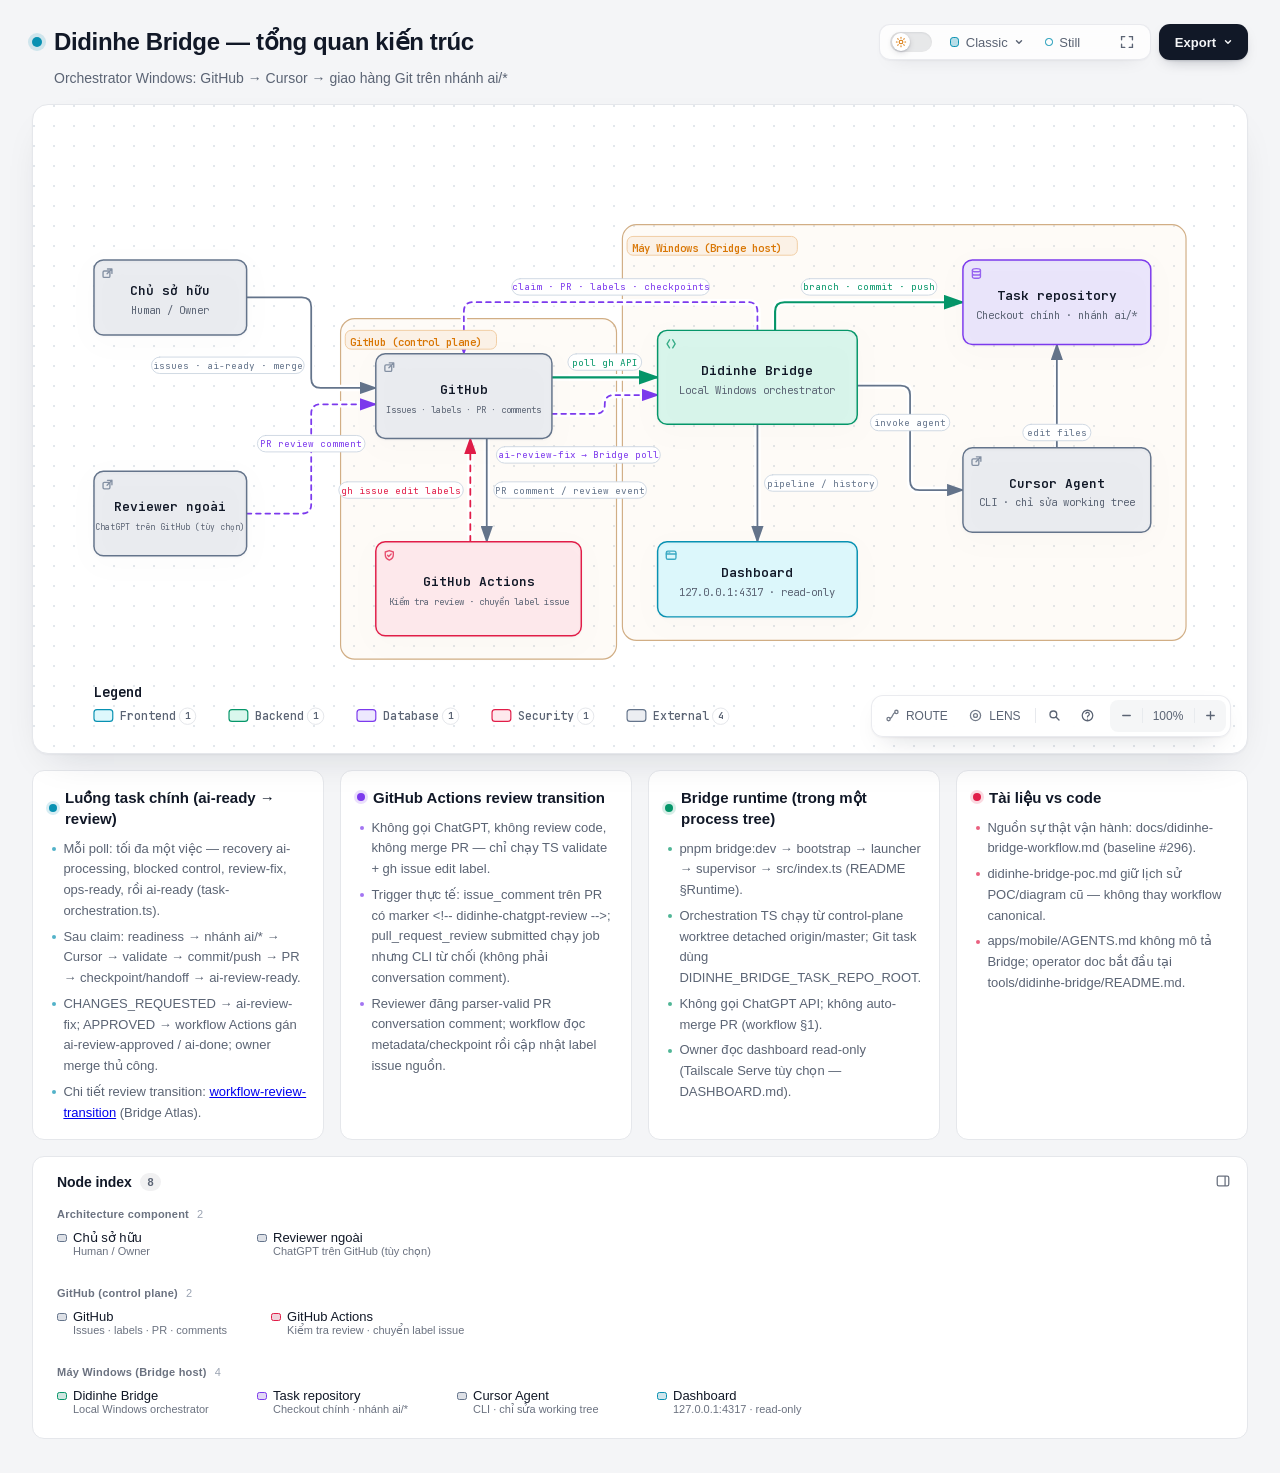
==== commit 67769ca5: "Thêm diagram review transition, Incident Lab và cập nhật tổng quan kiến trúc. Bổ sung workflow GitHu" ====
--- a/diagrams/architecture-overview.html
+++ b/diagrams/architecture-overview.html
@@ -5204,7 +5204,7 @@
     <!-- Main Diagram -->
     <div class="diagram-container" data-detail-level="read"
          data-preset-badge-editorial-plate="ARCHIFY / PLATE 04">
-      <svg viewBox="0 0 1010 520" role="img" lang="en" aria-labelledby="archify-diagram-title archify-diagram-description" data-animation="trace" data-preset="classic" data-quality-profile="showcase" data-node-ui="" data-reader-fit="intrinsic-height" data-reader-min-text="7.5" data-reader-primary-text="14">
+      <svg viewBox="0 0 1010 528" role="img" lang="en" aria-labelledby="archify-diagram-title archify-diagram-description" data-animation="trace" data-preset="classic" data-quality-profile="showcase" data-node-ui="" data-reader-fit="intrinsic-height" data-reader-min-text="7.5" data-reader-primary-text="14">
         <title id="archify-diagram-title">Didinhe Bridge — tổng quan kiến trúc</title>
         <desc id="archify-diagram-description">Orchestrator Windows: GitHub → Cursor → giao hàng Git trên nhánh ai/*</desc>
         <!-- Definitions -->
@@ -5253,7 +5253,7 @@
         <!-- Boundaries (behind everything) -->
         <rect data-graph-role="structural-frame" data-composition-frame-kind="region" data-composition-frame-id="0" data-composition-frame-label="Máy Windows (Bridge host)" x="490" y="90" width="480" height="354" rx="12" class="c-region" stroke-width="1"/>
 
-        <rect data-graph-role="structural-frame" data-composition-frame-kind="region" data-composition-frame-id="1" data-composition-frame-label="GitHub (control plane)" x="250" y="170" width="210" height="282" rx="12" class="c-region" stroke-width="1"/>
+        <rect data-graph-role="structural-frame" data-composition-frame-kind="region" data-composition-frame-id="1" data-composition-frame-label="GitHub (control plane)" x="250" y="170" width="235" height="290" rx="12" class="c-region" stroke-width="1"/>
 
         <!-- Connection paths (before components for correct z-order) -->
         <g data-graph-role="automatic-crossover" style="--step:0">
@@ -5265,36 +5265,40 @@
           <path data-edge-from="reviewer" data-edge-to="github" data-edge-label="PR review comment" data-edge-key="1" data-edge-id="reviewer-to-github" data-composition-points="170,336;225,336;225,243;280,243" data-composition-crossover="halo" data-composition-independent="true" d="M 170 336 L 217 336 Q 225 336 225 328 L 225 251 Q 225 243 233 243 L 280 243" class="a-dashed" data-animate="edge" style="--step:1" stroke-width="1.5" marker-end="url(#arrowhead-dashed)"/>
         </g>
         <g data-graph-role="automatic-crossover" style="--step:2">
-          <path data-graph-role="automatic-crossover-underlay" d="M 430 243 L 520 243" fill="none" stroke="var(--mask)" stroke-width="5.8" stroke-linecap="round" stroke-linejoin="round" pointer-events="none"/>
-          <path data-edge-from="github" data-edge-to="bridge" data-edge-label="poll gh API" data-edge-key="2" data-edge-id="github-to-bridge" data-composition-points="430,243;520,243" data-composition-crossover="halo" data-composition-independent="true" d="M 430 243 L 520 243" class="a-emphasis" data-animate="edge" style="--step:2" stroke-width="1.8" marker-end="url(#arrowhead-emphasis)"/>
+          <path data-graph-role="automatic-crossover-underlay" d="M 430 220 L 520 220" fill="none" stroke="var(--mask)" stroke-width="5.8" stroke-linecap="round" stroke-linejoin="round" pointer-events="none"/>
+          <path data-edge-from="github" data-edge-to="bridge" data-edge-label="poll gh API" data-edge-key="2" data-edge-id="github-to-bridge" data-composition-points="430,220;520,220" data-composition-crossover="halo" data-composition-independent="true" d="M 430 220 L 520 220" class="a-emphasis" data-animate="edge" style="--step:2" stroke-width="1.8" marker-end="url(#arrowhead-emphasis)"/>
         </g>
         <g data-graph-role="automatic-crossover" style="--step:3">
-          <path data-graph-role="automatic-crossover-underlay" d="M 591 260 L 591 288 Q 591 296 583 296 L 384 296 Q 376 296 376 288 L 376 272" fill="none" stroke="var(--mask)" stroke-width="5.5" stroke-linecap="round" stroke-linejoin="round" pointer-events="none"/>
-          <path data-edge-from="bridge" data-edge-to="github" data-edge-label="claim · PR · labels · checkpoints" data-edge-key="3" data-edge-id="bridge-to-github" data-composition-points="591,260;591,296;376,296;376,272" data-composition-crossover="halo" data-composition-independent="true" d="M 591 260 L 591 288 Q 591 296 583 296 L 384 296 Q 376 296 376 288 L 376 272" class="a-dashed" data-animate="edge" style="--step:3" stroke-width="1.5" marker-end="url(#arrowhead-dashed)"/>
+          <path data-graph-role="automatic-crossover-underlay" d="M 605 180 L 605 164 Q 605 156 597 156 L 363 156 Q 355 156 355 164 L 355 200" fill="none" stroke="var(--mask)" stroke-width="5.5" stroke-linecap="round" stroke-linejoin="round" pointer-events="none"/>
+          <path data-edge-from="bridge" data-edge-to="github" data-edge-label="claim · PR · labels · checkpoints" data-edge-key="3" data-edge-id="bridge-to-github" data-composition-points="605,180;605,156;355,156;355,200" data-composition-crossover="halo" data-composition-independent="true" d="M 605 180 L 605 164 Q 605 156 597 156 L 363 156 Q 355 156 355 164 L 355 200" class="a-dashed" data-animate="edge" style="--step:3" stroke-width="1.5" marker-end="url(#arrowhead-dashed)"/>
         </g>
         <g data-graph-role="automatic-crossover" style="--step:4">
-          <path data-graph-role="automatic-crossover-underlay" d="M 362 272 L 362 360" fill="none" stroke="var(--mask)" stroke-width="5.5" stroke-linecap="round" stroke-linejoin="round" pointer-events="none"/>
-          <path data-edge-from="github" data-edge-to="gh-actions" data-edge-label="comment / review event" data-edge-key="4" data-edge-id="github-to-actions" data-composition-points="362,272;362,360" data-composition-crossover="halo" data-composition-independent="true" d="M 362 272 L 362 360" class="a-default" data-animate="edge" style="--step:4" stroke-width="1.5" marker-end="url(#arrowhead)"/>
+          <path data-graph-role="automatic-crossover-underlay" d="M 374.5 272 L 374.5 360" fill="none" stroke="var(--mask)" stroke-width="5.5" stroke-linecap="round" stroke-linejoin="round" pointer-events="none"/>
+          <path data-edge-from="github" data-edge-to="gh-actions" data-edge-label="PR comment / review event" data-edge-key="4" data-edge-id="github-to-actions" data-composition-points="374.5,272;374.5,360" data-composition-crossover="halo" data-composition-independent="true" d="M 374.5 272 L 374.5 360" class="a-default" data-animate="edge" style="--step:4" stroke-width="1.5" marker-end="url(#arrowhead)"/>
         </g>
         <g data-graph-role="automatic-crossover" style="--step:5">
-          <path data-graph-role="automatic-crossover-underlay" d="M 348 360 L 348 272" fill="none" stroke="var(--mask)" stroke-width="5.5" stroke-linecap="round" stroke-linejoin="round" pointer-events="none"/>
-          <path data-edge-from="gh-actions" data-edge-to="github" data-edge-label="ai-review-* labels" data-edge-key="5" data-edge-id="actions-to-github" data-composition-points="348,360;348,272" data-composition-crossover="halo" data-composition-independent="true" d="M 348 360 L 348 272" class="a-security" data-animate="edge" style="--step:5" stroke-width="1.5" marker-end="url(#arrowhead-security)"/>
+          <path data-graph-role="automatic-crossover-underlay" d="M 360.5 360 L 360.5 272" fill="none" stroke="var(--mask)" stroke-width="5.5" stroke-linecap="round" stroke-linejoin="round" pointer-events="none"/>
+          <path data-edge-from="gh-actions" data-edge-to="github" data-edge-label="gh issue edit labels" data-edge-key="5" data-edge-id="actions-to-github" data-composition-points="360.5,360;360.5,272" data-composition-crossover="halo" data-composition-independent="true" d="M 360.5 360 L 360.5 272" class="a-security" data-animate="edge" style="--step:5" stroke-width="1.5" marker-end="url(#arrowhead-security)"/>
         </g>
         <g data-graph-role="automatic-crossover" style="--step:6">
-          <path data-graph-role="automatic-crossover-underlay" d="M 690 227 L 727 227 Q 735 227 735 235 L 735 308 Q 735 316 743 316 L 780 316" fill="none" stroke="var(--mask)" stroke-width="5.5" stroke-linecap="round" stroke-linejoin="round" pointer-events="none"/>
-          <path data-edge-from="bridge" data-edge-to="cursor" data-edge-label="invoke agent" data-edge-key="6" data-edge-id="bridge-to-cursor" data-composition-points="690,227;735,227;735,316;780,316" data-composition-crossover="halo" data-composition-independent="true" d="M 690 227 L 727 227 Q 735 227 735 235 L 735 308 Q 735 316 743 316 L 780 316" class="a-default" data-animate="edge" style="--step:6" stroke-width="1.5" marker-end="url(#arrowhead)"/>
+          <path data-graph-role="automatic-crossover-underlay" d="M 430 251.05 L 467 251.05 Q 475 251.05 475 243.05 L 475 243.05 Q 475 235.05 483 235.05 L 520 235.05" fill="none" stroke="var(--mask)" stroke-width="5.5" stroke-linecap="round" stroke-linejoin="round" pointer-events="none"/>
+          <path data-edge-from="github" data-edge-to="bridge" data-edge-label="ai-review-fix → Bridge poll" data-edge-key="6" data-edge-id="labels-to-bridge" data-composition-points="430,251.05;475,251.05;475,235.05;520,235.05" data-composition-crossover="halo" data-composition-independent="true" d="M 430 251.05 L 467 251.05 Q 475 251.05 475 243.05 L 475 243.05 Q 475 235.05 483 235.05 L 520 235.05" class="a-dashed" data-animate="edge" style="--step:6" stroke-width="1.5" marker-end="url(#arrowhead-dashed)"/>
         </g>
         <g data-graph-role="automatic-crossover" style="--step:7">
-          <path data-graph-role="automatic-crossover-underlay" d="M 860 280 L 860 192" fill="none" stroke="var(--mask)" stroke-width="5.5" stroke-linecap="round" stroke-linejoin="round" pointer-events="none"/>
-          <path data-edge-from="cursor" data-edge-to="task-repo" data-edge-label="edit files" data-edge-key="7" data-edge-id="cursor-to-repo" data-composition-points="860,280;860,192" data-composition-crossover="halo" data-composition-independent="true" d="M 860 280 L 860 192" class="a-default" data-animate="edge" style="--step:7" stroke-width="1.5" marker-end="url(#arrowhead)"/>
+          <path data-graph-role="automatic-crossover-underlay" d="M 690 227 L 727 227 Q 735 227 735 235 L 735 308 Q 735 316 743 316 L 780 316" fill="none" stroke="var(--mask)" stroke-width="5.5" stroke-linecap="round" stroke-linejoin="round" pointer-events="none"/>
+          <path data-edge-from="bridge" data-edge-to="cursor" data-edge-label="invoke agent" data-edge-key="7" data-edge-id="bridge-to-cursor" data-composition-points="690,227;735,227;735,316;780,316" data-composition-crossover="halo" data-composition-independent="true" d="M 690 227 L 727 227 Q 735 227 735 235 L 735 308 Q 735 316 743 316 L 780 316" class="a-default" data-animate="edge" style="--step:7" stroke-width="1.5" marker-end="url(#arrowhead)"/>
         </g>
         <g data-graph-role="automatic-crossover" style="--step:8">
-          <path data-graph-role="automatic-crossover-underlay" d="M 674 180 L 674 144 Q 674 136 682 136 L 780 136" fill="none" stroke="var(--mask)" stroke-width="5.8" stroke-linecap="round" stroke-linejoin="round" pointer-events="none"/>
-          <path data-edge-from="bridge" data-edge-to="task-repo" data-edge-label="branch · commit · push" data-edge-key="8" data-edge-id="bridge-to-repo" data-composition-points="674,180;674,136;780,136" data-composition-crossover="halo" data-composition-independent="true" d="M 674 180 L 674 144 Q 674 136 682 136 L 780 136" class="a-emphasis" data-animate="edge" style="--step:8" stroke-width="1.8" marker-end="url(#arrowhead-emphasis)"/>
+          <path data-graph-role="automatic-crossover-underlay" d="M 860 280 L 860 192" fill="none" stroke="var(--mask)" stroke-width="5.5" stroke-linecap="round" stroke-linejoin="round" pointer-events="none"/>
+          <path data-edge-from="cursor" data-edge-to="task-repo" data-edge-label="edit files" data-edge-key="8" data-edge-id="cursor-to-repo" data-composition-points="860,280;860,192" data-composition-crossover="halo" data-composition-independent="true" d="M 860 280 L 860 192" class="a-default" data-animate="edge" style="--step:8" stroke-width="1.5" marker-end="url(#arrowhead)"/>
         </g>
         <g data-graph-role="automatic-crossover" style="--step:9">
+          <path data-graph-role="automatic-crossover-underlay" d="M 620.05 180 L 620.05 164 Q 620.05 156 628.05 156 L 780 156" fill="none" stroke="var(--mask)" stroke-width="5.8" stroke-linecap="round" stroke-linejoin="round" pointer-events="none"/>
+          <path data-edge-from="bridge" data-edge-to="task-repo" data-edge-label="branch · commit · push" data-edge-key="9" data-edge-id="bridge-to-repo" data-composition-points="620.05,180;620.05,156;780,156" data-composition-crossover="halo" data-composition-independent="true" d="M 620.05 180 L 620.05 164 Q 620.05 156 628.05 156 L 780 156" class="a-emphasis" data-animate="edge" style="--step:9" stroke-width="1.8" marker-end="url(#arrowhead-emphasis)"/>
+        </g>
+        <g data-graph-role="automatic-crossover" style="--step:10">
           <path data-graph-role="automatic-crossover-underlay" d="M 605 260 L 605 360" fill="none" stroke="var(--mask)" stroke-width="5.5" stroke-linecap="round" stroke-linejoin="round" pointer-events="none"/>
-          <path data-edge-from="bridge" data-edge-to="dashboard" data-edge-label="pipeline / history" data-edge-key="9" data-edge-id="bridge-to-dashboard" data-composition-points="605,260;605,360" data-composition-crossover="halo" data-composition-independent="true" d="M 605 260 L 605 360" class="a-default" data-animate="edge" style="--step:9" stroke-width="1.5" marker-end="url(#arrowhead)"/>
+          <path data-edge-from="bridge" data-edge-to="dashboard" data-edge-label="pipeline / history" data-edge-key="10" data-edge-id="bridge-to-dashboard" data-composition-points="605,260;605,360" data-composition-crossover="halo" data-composition-independent="true" d="M 605 260 L 605 360" class="a-default" data-animate="edge" style="--step:10" stroke-width="1.5" marker-end="url(#arrowhead)"/>
         </g>
 
         <!-- Components -->
@@ -5334,16 +5338,17 @@
         <text data-detail="context" x="355" y="250" class="t-muted" font-size="7.6" text-anchor="middle">Issues · labels · PR · comments</text>
         </g>
 
-        <g id="node-gh-actions" data-node-id="gh-actions" data-node-label="GitHub Actions" tabindex="0" role="button" aria-label="Focus GitHub Actions, didinhe-chatgpt-review-transition, GitHub (control plane)" aria-pressed="false" data-node-kind="security" data-node-sublabel="didinhe-chatgpt-review-transition" data-node-context="GitHub (control plane)">
-          <title>GitHub Actions · didinhe-chatgpt-review-transition · GitHub (control plane)</title>
-          <rect x="280" y="360" width="150" height="72" rx="8" class="c-mask"/>
-          <rect x="280" y="360" width="150" height="72" rx="8" class="c-security" data-animate="node" style="--step:5" stroke-width="1.5"/>
+        <g id="node-gh-actions" data-node-id="gh-actions" data-node-label="GitHub Actions" tabindex="0" role="button" aria-label="Focus GitHub Actions, Kiểm tra review · chuyển label issue, GitHub (control plane)" aria-pressed="false" data-node-kind="security" data-node-sublabel="Kiểm tra review · chuyển label issue" data-node-tag="review-transition" data-node-context="GitHub (control plane)">
+          <title>GitHub Actions · Kiểm tra review · chuyển label issue · GitHub (control plane) · review-transition</title>
+          <rect x="280" y="360" width="175" height="80" rx="8" class="c-mask"/>
+          <rect x="280" y="360" width="175" height="80" rx="8" class="c-security" data-animate="node" style="--step:5" stroke-width="1.5"/>
           <g aria-hidden="true" data-semantic-sigil="security" class="semantic-sigil s-security" transform="translate(286 366) scale(0.6875)">
             <path d="M8 2.2 13 4v3.5c0 3.1-1.8 5.4-5 6.5-3.2-1.1-5-3.4-5-6.5V4Z"/>
             <path d="m5.8 8 1.5 1.5 3-3"/>
           </g>
-          <text data-node-label="" data-detail-anchor="" x="355" y="394" class="t-primary" font-size="11" font-weight="600" text-anchor="middle">GitHub Actions</text>
-        <text data-detail="context" x="355" y="410" class="t-muted" font-size="7.1" text-anchor="middle">didinhe-chatgpt-review-transition</text>
+          <text data-node-label="" data-detail-anchor="" x="367.5" y="398" class="t-primary" font-size="11" font-weight="600" text-anchor="middle">GitHub Actions</text>
+        <text data-detail="context" x="367.5" y="414" class="t-muted" font-size="7.7" text-anchor="middle">Kiểm tra review · chuyển label issue</text>
+        <text data-detail="fine" x="367.5" y="432" class="t-security" font-size="7" text-anchor="middle">review-transition</text>
         </g>
 
         <g id="node-bridge" data-node-id="bridge" data-node-label="Didinhe Bridge" tabindex="0" role="button" aria-label="Focus Didinhe Bridge, Local Windows orchestrator, Máy Windows (Bridge host)" aria-pressed="false" data-node-kind="backend" data-node-sublabel="Local Windows orchestrator" data-node-tag="poll 10s" data-node-context="Máy Windows (Bridge host)">
@@ -5361,7 +5366,7 @@
         <g id="node-task-repo" data-node-id="task-repo" data-node-label="Task repository" tabindex="0" role="button" aria-label="Focus Task repository, Checkout chính · nhánh ai/*, Máy Windows (Bridge host)" aria-pressed="false" data-node-kind="database" data-node-sublabel="Checkout chính · nhánh ai/*" data-node-context="Máy Windows (Bridge host)">
           <title>Task repository · Checkout chính · nhánh ai/* · Máy Windows (Bridge host)</title>
           <rect x="780" y="120" width="160" height="72" rx="8" class="c-mask"/>
-          <rect x="780" y="120" width="160" height="72" rx="8" class="c-database" data-animate="node" style="--step:8" stroke-width="1.5"/>
+          <rect x="780" y="120" width="160" height="72" rx="8" class="c-database" data-animate="node" style="--step:9" stroke-width="1.5"/>
           <g aria-hidden="true" data-semantic-sigil="database" class="semantic-sigil s-database" transform="translate(786 126) scale(0.6875)">
             <ellipse cx="8" cy="4" rx="5" ry="2"/>
             <path d="M3 4v8c0 1.1 2.2 2 5 2s5-.9 5-2V4M3 8c0 1.1 2.2 2 5 2s5-.9 5-2"/>
@@ -5373,7 +5378,7 @@
         <g id="node-cursor" data-node-id="cursor" data-node-label="Cursor Agent" tabindex="0" role="button" aria-label="Focus Cursor Agent, CLI · chỉ sửa working tree, Máy Windows (Bridge host)" aria-pressed="false" data-node-kind="external" data-node-sublabel="CLI · chỉ sửa working tree" data-node-context="Máy Windows (Bridge host)">
           <title>Cursor Agent · CLI · chỉ sửa working tree · Máy Windows (Bridge host)</title>
           <rect x="780" y="280" width="160" height="72" rx="8" class="c-mask"/>
-          <rect x="780" y="280" width="160" height="72" rx="8" class="c-external" data-animate="node" style="--step:7" stroke-width="1.5"/>
+          <rect x="780" y="280" width="160" height="72" rx="8" class="c-external" data-animate="node" style="--step:8" stroke-width="1.5"/>
           <g aria-hidden="true" data-semantic-sigil="external" class="semantic-sigil s-external" transform="translate(786 286) scale(0.6875)">
             <rect x="2.5" y="5" width="8.5" height="8" rx="1.5"/>
             <path d="M8 2.5h5.5V8M13.5 2.5 7.5 8.5"/>
@@ -5385,7 +5390,7 @@
         <g id="node-dashboard" data-node-id="dashboard" data-node-label="Dashboard" tabindex="0" role="button" aria-label="Focus Dashboard, 127.0.0.1:4317 · read-only, Máy Windows (Bridge host)" aria-pressed="false" data-node-kind="frontend" data-node-sublabel="127.0.0.1:4317 · read-only" data-node-context="Máy Windows (Bridge host)">
           <title>Dashboard · 127.0.0.1:4317 · read-only · Máy Windows (Bridge host)</title>
           <rect x="520" y="360" width="170" height="64" rx="8" class="c-mask"/>
-          <rect x="520" y="360" width="170" height="64" rx="8" class="c-frontend" data-animate="node" style="--step:10" stroke-width="1.5"/>
+          <rect x="520" y="360" width="170" height="64" rx="8" class="c-frontend" data-animate="node" style="--step:11" stroke-width="1.5"/>
           <g aria-hidden="true" data-semantic-sigil="frontend" class="semantic-sigil s-frontend" transform="translate(526 366) scale(0.6875)">
             <rect x="2" y="3" width="12" height="10" rx="2"/>
             <path d="M2 6.5h12"/>
@@ -5406,36 +5411,40 @@
           <text x="225" y="279.5" class="t-edge-dashed" font-size="8" text-anchor="middle">PR review comment</text>
         </g>
         <g data-detail="context" data-edge-from="github" data-edge-to="bridge" data-edge-label="poll gh API" data-edge-key="2" data-edge-id="github-to-bridge">
-          <rect x="443.6" y="223" width="62.8" height="14" rx="3" class="c-mask"/>
-          <text x="475" y="233" class="t-edge-emphasis" font-size="8" text-anchor="middle">poll gh API</text>
+          <rect x="443.6" y="200" width="62.8" height="14" rx="3" class="c-mask"/>
+          <text x="475" y="210" class="t-edge-emphasis" font-size="8" text-anchor="middle">poll gh API</text>
         </g>
         <g data-detail="context" data-edge-from="bridge" data-edge-to="github" data-edge-label="claim · PR · labels · checkpoints" data-edge-key="3" data-edge-id="bridge-to-github">
-          <rect x="399.3" y="276" width="168.4" height="14" rx="3" class="c-mask"/>
-          <text x="483.5" y="286" class="t-edge-dashed" font-size="8" text-anchor="middle">claim · PR · labels · checkpoints</text>
+          <rect x="395.8" y="136" width="168.4" height="14" rx="3" class="c-mask"/>
+          <text x="480" y="146" class="t-edge-dashed" font-size="8" text-anchor="middle">claim · PR · labels · checkpoints</text>
         </g>
-        <g data-detail="context" data-edge-from="github" data-edge-to="gh-actions" data-edge-label="comment / review event" data-edge-key="4" data-edge-id="github-to-actions">
-          <rect x="368" y="309" width="115.6" height="14" rx="3" class="c-mask"/>
-          <text x="425.8" y="319" class="t-edge-default" font-size="8" text-anchor="middle">comment / review event</text>
+        <g data-detail="context" data-edge-from="github" data-edge-to="gh-actions" data-edge-label="PR comment / review event" data-edge-key="4" data-edge-id="github-to-actions">
+          <rect x="380.5" y="309" width="130" height="14" rx="3" class="c-mask"/>
+          <text x="445.5" y="319" class="t-edge-default" font-size="8" text-anchor="middle">PR comment / review event</text>
         </g>
-        <g data-detail="context" data-edge-from="gh-actions" data-edge-to="github" data-edge-label="ai-review-* labels" data-edge-key="5" data-edge-id="actions-to-github">
-          <rect x="245.60000000000002" y="309" width="96.39999999999999" height="14" rx="3" class="c-mask"/>
-          <text x="293.8" y="319" class="t-edge-security" font-size="8" text-anchor="middle">ai-review-* labels</text>
+        <g data-detail="context" data-edge-from="gh-actions" data-edge-to="github" data-edge-label="gh issue edit labels" data-edge-key="5" data-edge-id="actions-to-github">
+          <rect x="248.5" y="309" width="106" height="14" rx="3" class="c-mask"/>
+          <text x="301.5" y="319" class="t-edge-security" font-size="8" text-anchor="middle">gh issue edit labels</text>
         </g>
-        <g data-detail="context" data-edge-from="bridge" data-edge-to="cursor" data-edge-label="invoke agent" data-edge-key="6" data-edge-id="bridge-to-cursor">
+        <g data-detail="context" data-edge-from="github" data-edge-to="bridge" data-edge-label="ai-review-fix → Bridge poll" data-edge-key="6" data-edge-id="labels-to-bridge">
+          <rect x="382.7" y="279.05" width="139.6" height="14" rx="3" class="c-mask"/>
+          <text x="452.5" y="289.05" class="t-edge-dashed" font-size="8" text-anchor="middle">ai-review-fix → Bridge poll</text>
+        </g>
+        <g data-detail="context" data-edge-from="bridge" data-edge-to="cursor" data-edge-label="invoke agent" data-edge-key="7" data-edge-id="bridge-to-cursor">
           <rect x="701.2" y="251.5" width="67.6" height="14" rx="3" class="c-mask"/>
           <text x="735" y="261.5" class="t-edge-default" font-size="8" text-anchor="middle">invoke agent</text>
         </g>
-        <g data-detail="context" data-edge-from="cursor" data-edge-to="task-repo" data-edge-label="edit files" data-edge-key="7" data-edge-id="cursor-to-repo">
+        <g data-detail="context" data-edge-from="cursor" data-edge-to="task-repo" data-edge-label="edit files" data-edge-key="8" data-edge-id="cursor-to-repo">
           <rect x="831" y="260" width="58" height="14" rx="3" class="c-mask"/>
           <text x="860" y="270" class="t-edge-default" font-size="8" text-anchor="middle">edit files</text>
         </g>
-        <g data-detail="context" data-edge-from="bridge" data-edge-to="task-repo" data-edge-label="branch · commit · push" data-edge-key="8" data-edge-id="bridge-to-repo">
-          <rect x="552.4000000000001" y="151" width="115.6" height="14" rx="3" class="c-mask"/>
-          <text x="610.2" y="161" class="t-edge-emphasis" font-size="8" text-anchor="middle">branch · commit · push</text>
+        <g data-detail="context" data-edge-from="bridge" data-edge-to="task-repo" data-edge-label="branch · commit · push" data-edge-key="9" data-edge-id="bridge-to-repo">
+          <rect x="642.225" y="136" width="115.6" height="14" rx="3" class="c-mask"/>
+          <text x="700.025" y="146" class="t-edge-emphasis" font-size="8" text-anchor="middle">branch · commit · push</text>
         </g>
-        <g data-detail="context" data-edge-from="bridge" data-edge-to="dashboard" data-edge-label="pipeline / history" data-edge-key="9" data-edge-id="bridge-to-dashboard">
-          <rect x="502.59999999999997" y="303" width="96.39999999999999" height="14" rx="3" class="c-mask"/>
-          <text x="550.8" y="313" class="t-edge-default" font-size="8" text-anchor="middle">pipeline / history</text>
+        <g data-detail="context" data-edge-from="bridge" data-edge-to="dashboard" data-edge-label="pipeline / history" data-edge-key="10" data-edge-id="bridge-to-dashboard">
+          <rect x="611" y="303" width="96.39999999999999" height="14" rx="3" class="c-mask"/>
+          <text x="659.2" y="313" class="t-edge-default" font-size="8" text-anchor="middle">pipeline / history</text>
         </g>
 
         <!-- Boundary labels (foreground masks keep routes out of titles) -->
@@ -5445,32 +5454,32 @@
         </g>
 
         <g data-graph-role="structural-frame-label" data-composition-frame-id="1" data-composition-frame-kind="region" data-composition-frame-label="GitHub (control plane)">
-          <rect data-graph-role="structural-frame-label-mask" x="298" y="180" width="128.8" height="16" rx="3" class="c-mask"/>
-          <text data-boundary-label="" x="302" y="193" class="t-cloud" font-size="9" font-weight="600">GitHub (control plane)</text>
+          <rect data-graph-role="structural-frame-label-mask" x="254" y="180" width="128.8" height="16" rx="3" class="c-mask"/>
+          <text data-boundary-label="" x="258" y="193" class="t-cloud" font-size="9" font-weight="600">GitHub (control plane)</text>
         </g>
 
         <!-- Legend -->
         <g data-legend="" data-legend-bridge="">
-          <text x="40" y="484" class="t-primary" font-size="12" font-weight="650">Legend</text>
-          <g data-legend-semantic-kind="frontend" data-legend-kind="frontend" data-legend-label="Frontend" data-legend-x="40" data-legend-baseline="504" data-legend-width="93">
-            <rect x="40" y="495" width="16" height="10" rx="2.5" class="c-frontend" stroke-width="1"/>
-            <text x="62" y="504" class="t-muted" font-size="10" font-weight="500">Frontend</text>
+          <text x="40" y="492" class="t-primary" font-size="12" font-weight="650">Legend</text>
+          <g data-legend-semantic-kind="frontend" data-legend-kind="frontend" data-legend-label="Frontend" data-legend-x="40" data-legend-baseline="512" data-legend-width="93">
+            <rect x="40" y="503" width="16" height="10" rx="2.5" class="c-frontend" stroke-width="1"/>
+            <text x="62" y="512" class="t-muted" font-size="10" font-weight="500">Frontend</text>
           </g>
-          <g data-legend-semantic-kind="backend" data-legend-kind="backend" data-legend-label="Backend" data-legend-x="155" data-legend-baseline="504" data-legend-width="87">
-            <rect x="155" y="495" width="16" height="10" rx="2.5" class="c-backend" stroke-width="1"/>
-            <text x="177" y="504" class="t-muted" font-size="10" font-weight="500">Backend</text>
+          <g data-legend-semantic-kind="backend" data-legend-kind="backend" data-legend-label="Backend" data-legend-x="155" data-legend-baseline="512" data-legend-width="87">
+            <rect x="155" y="503" width="16" height="10" rx="2.5" class="c-backend" stroke-width="1"/>
+            <text x="177" y="512" class="t-muted" font-size="10" font-weight="500">Backend</text>
           </g>
-          <g data-legend-semantic-kind="database" data-legend-kind="database" data-legend-label="Database" data-legend-x="264" data-legend-baseline="504" data-legend-width="93">
-            <rect x="264" y="495" width="16" height="10" rx="2.5" class="c-database" stroke-width="1"/>
-            <text x="286" y="504" class="t-muted" font-size="10" font-weight="500">Database</text>
+          <g data-legend-semantic-kind="database" data-legend-kind="database" data-legend-label="Database" data-legend-x="264" data-legend-baseline="512" data-legend-width="93">
+            <rect x="264" y="503" width="16" height="10" rx="2.5" class="c-database" stroke-width="1"/>
+            <text x="286" y="512" class="t-muted" font-size="10" font-weight="500">Database</text>
           </g>
-          <g data-legend-semantic-kind="security" data-legend-kind="security" data-legend-label="Security" data-legend-x="379" data-legend-baseline="504" data-legend-width="93">
-            <rect x="379" y="495" width="16" height="10" rx="2.5" class="c-security" stroke-width="1"/>
-            <text x="401" y="504" class="t-muted" font-size="10" font-weight="500">Security</text>
+          <g data-legend-semantic-kind="security" data-legend-kind="security" data-legend-label="Security" data-legend-x="379" data-legend-baseline="512" data-legend-width="93">
+            <rect x="379" y="503" width="16" height="10" rx="2.5" class="c-security" stroke-width="1"/>
+            <text x="401" y="512" class="t-muted" font-size="10" font-weight="500">Security</text>
           </g>
-          <g data-legend-semantic-kind="external" data-legend-kind="external" data-legend-label="External" data-legend-x="494" data-legend-baseline="504" data-legend-width="93">
-            <rect x="494" y="495" width="16" height="10" rx="2.5" class="c-external" stroke-width="1"/>
-            <text x="516" y="504" class="t-muted" font-size="10" font-weight="500">External</text>
+          <g data-legend-semantic-kind="external" data-legend-kind="external" data-legend-label="External" data-legend-x="494" data-legend-baseline="512" data-legend-width="93">
+            <rect x="494" y="503" width="16" height="10" rx="2.5" class="c-external" stroke-width="1"/>
+            <text x="516" y="512" class="t-muted" font-size="10" font-weight="500">External</text>
           </g>
         </g>
       </svg>
@@ -5659,6 +5668,19 @@
           <li>Mỗi poll: tối đa một việc — recovery ai-processing, blocked control, review-fix, ops-ready, rồi ai-ready (task-orchestration.ts).</li>
           <li>Sau claim: readiness → nhánh ai/* → Cursor → validate → commit/push → PR → checkpoint/handoff → ai-review-ready.</li>
           <li>CHANGES_REQUESTED → ai-review-fix; APPROVED → workflow Actions gán ai-review-approved / ai-done; owner merge thủ công.</li>
+          <li>Chi tiết review transition: <a href="workflow-review-transition.html">workflow-review-transition</a> (Bridge Atlas).</li>
+        </ul>
+      </div>
+
+      <div class="card">
+        <div class="card-header">
+          <div class="card-dot violet"></div>
+          <h3>GitHub Actions review transition</h3>
+        </div>
+        <ul>
+          <li>Không gọi ChatGPT, không review code, không merge PR — chỉ chạy TS validate + gh issue edit label.</li>
+          <li>Trigger thực tế: issue_comment trên PR có marker &lt;!-- didinhe-chatgpt-review --&gt;; pull_request_review submitted chạy job nhưng CLI từ chối (không phải conversation comment).</li>
+          <li>Reviewer đăng parser-valid PR conversation comment; workflow đọc metadata/checkpoint rồi cập nhật label issue nguồn.</li>
         </ul>
       </div>
 
